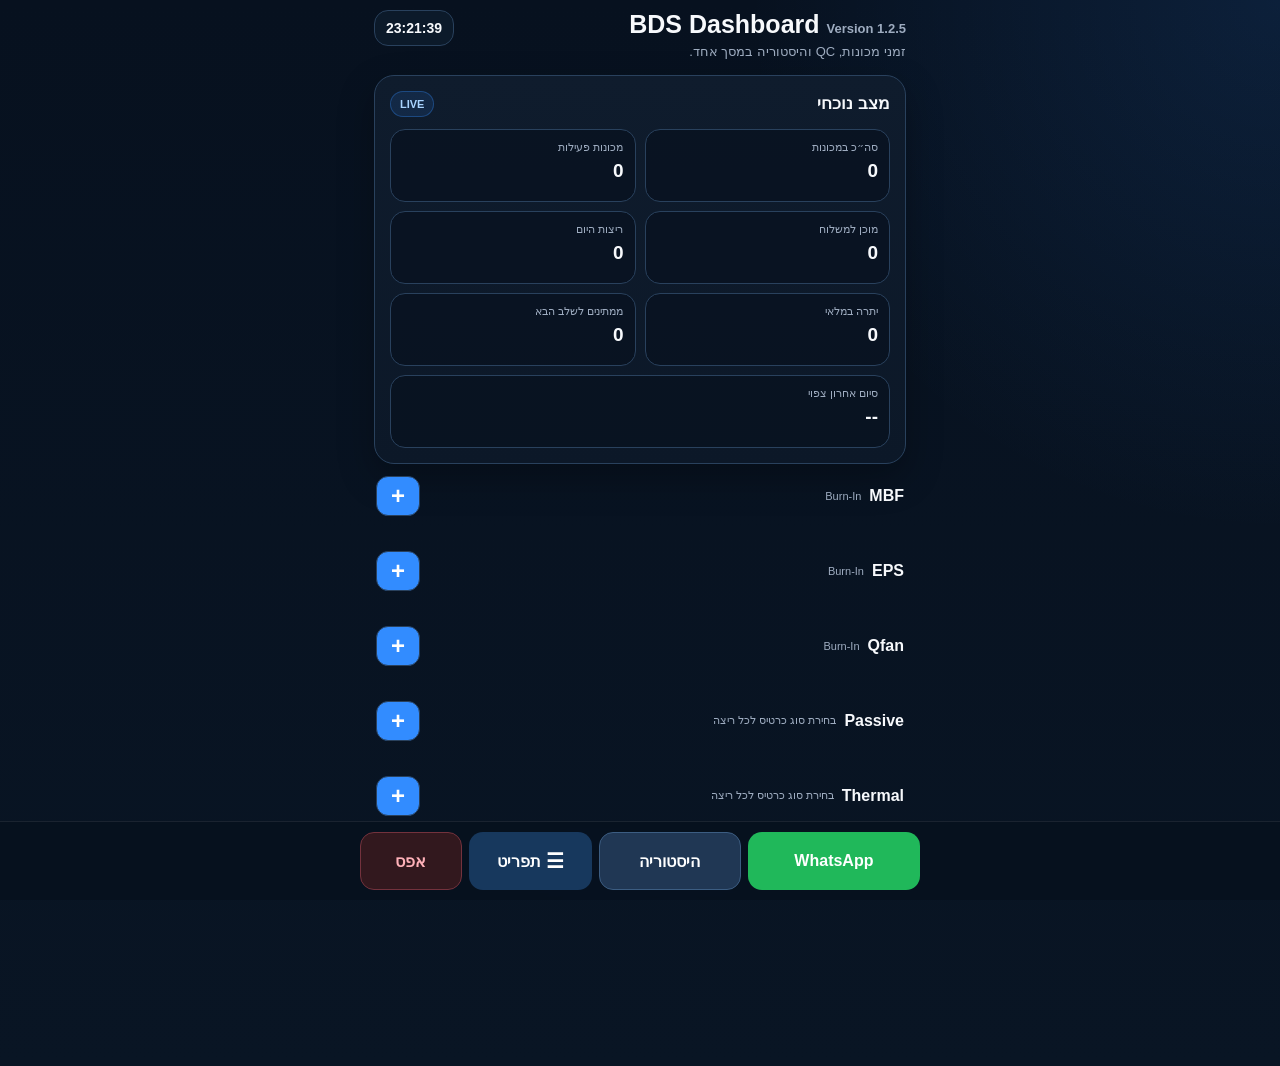
==== BDS217.htm @ fe570000 "Rename BDS217 to BDS217.htm" ====
<!DOCTYPE html>

<html dir="rtl" lang="he">
<head>
<meta charset="utf-8"/>
<meta content="width=device-width, initial-scale=1, viewport-fit=cover, user-scalable=no" name="viewport"/>
<meta content="#07111f" name="theme-color"/>
<meta content="yes" name="apple-mobile-web-app-capable"/>
<meta content="black-translucent" name="apple-mobile-web-app-status-bar-style"/>
<title>BDS Dashboard — Version 1.2.5</title>
<style>
:root{
  --bg:#07111f;
  --panel:#0f1c2d;
  --panel2:#0a1625;
  --line:#29415d;
  --text:#f7f9fc;
  --muted:#9eacc0;
  --blue:#328cff;
  --blue2:#58adff;
  --green:#21c779;
  --yellow:#ffbd45;
  --red:#ff5d6c;
  --purple:#9b7cff;
  --shadow:0 14px 36px rgba(0,0,0,.28);
  --radius:20px;
}
*{box-sizing:border-box;-webkit-tap-highlight-color:transparent}
html{background:var(--bg)}
body{
  margin:0;
  min-height:100vh;
  color:var(--text);
  font-family:-apple-system,BlinkMacSystemFont,"Segoe UI",Arial,sans-serif;
  background:
    radial-gradient(circle at top right,rgba(50,140,255,.12),transparent 32%),
    linear-gradient(180deg,#07111f 0%,#091524 100%);
  padding:calc(env(safe-area-inset-top) + 10px) 0 calc(env(safe-area-inset-bottom) + 108px);
}
button,input{font:inherit}
button{touch-action:manipulation}
.app{width:min(100%,560px);margin:auto;padding:0 14px}
.header{
  display:flex;justify-content:space-between;align-items:flex-start;gap:12px;
  margin-bottom:14px
}
.header h1{margin:0 0 4px;font-size:25px;line-height:1.15}
.header p{margin:0;color:var(--muted);font-size:13px;line-height:1.4}
.clock{
  flex:0 0 auto;background:#0c1a2a;border:1px solid var(--line);
  border-radius:14px;padding:9px 11px;font-size:14px;font-weight:900
}
.panel,.machine{
  background:linear-gradient(180deg,var(--panel),#0c1828);
  border:1px solid var(--line);border-radius:var(--radius);box-shadow:var(--shadow)
}
.summary{padding:15px;margin-bottom:12px}
.summary-head,.section-head,.machine-head{
  display:flex;align-items:center;justify-content:space-between;gap:10px
}
.summary-head{margin-bottom:12px}
.summary-head strong,.section-head strong{font-size:17px}
.live{
  font-size:11px;font-weight:900;color:#a9d4ff;background:rgba(50,140,255,.12);
  border:1px solid rgba(50,140,255,.32);border-radius:999px;padding:6px 9px
}
.metrics{display:grid;grid-template-columns:1fr 1fr;gap:9px}
.metric{
  background:rgba(7,17,31,.72);border:1px solid var(--line);
  border-radius:15px;padding:11px;min-height:73px
}
.metric span{display:block;color:var(--muted);font-size:11px;margin-bottom:6px}
.metric strong{display:block;font-size:19px;line-height:1.2}
.metric.wide{grid-column:1/-1}
.machines{display:grid;gap:11px}
.machine{
  position:relative;overflow:hidden;padding:14px
}
.machine::before{
  content:"";position:absolute;right:0;top:0;bottom:0;width:5px;background:var(--accent)
}
.machine[data-state="running"]{border-color:rgba(33,199,121,.5)}
.machine[data-state="finished"]{opacity:.86}
.machine-head{margin-bottom:12px}
.machine-title{display:flex;align-items:center;gap:10px}
.machine-icon{
  width:40px;height:40px;border-radius:13px;display:grid;place-items:center;
  background:#13263c;border:1px solid #355172;font-weight:900
}
.machine-title strong{display:block;font-size:18px}
.machine-title small{display:block;color:var(--muted);font-size:12px;margin-top:4px}
.state{
  flex:0 0 auto;border-radius:999px;padding:7px 10px;
  background:#081421;border:1px solid var(--line);color:#cbd5e1;
  font-size:11px;font-weight:900
}
.state.running{color:#80e8b4;border-color:rgba(33,199,121,.42);background:rgba(33,199,121,.1)}
.state.finished{color:#d0d7df}
.fields{display:grid;grid-template-columns:.72fr 1.28fr;gap:9px}
.field.full{grid-column:1/-1}
label{display:block;color:var(--muted);font-size:12px;font-weight:800;margin:0 0 7px}
input{
  width:100%;height:52px;border-radius:14px;border:1px solid #314967;
  background:#081421;color:#fff;padding:0 12px;outline:none;font-size:16px;
  appearance:none;-webkit-appearance:none
}
input:focus{border-color:var(--blue2);box-shadow:0 0 0 3px rgba(50,140,255,.14)}
input[type="number"]{text-align:center;font-size:21px;font-weight:900}
.actions{display:grid;grid-template-columns:1.15fr .95fr auto;gap:8px;margin-top:10px}
.btn{
  min-height:52px;border:0;border-radius:14px;font-weight:900;
  display:flex;align-items:center;justify-content:center;gap:7px;
  cursor:pointer;transition:transform .08s ease,filter .08s ease
}
.btn:active{transform:scale(.98);filter:brightness(.95)}
.btn-primary{background:linear-gradient(135deg,var(--blue),var(--blue2));color:#fff}
.btn-success{background:#153825;color:#83e8b6;border:1px solid #2d7653}
.btn-soft{background:#17263a;color:#e2e9f1;border:1px solid #314967}
.btn-danger{background:#32181e;color:#ffb1b9;border:1px solid #73323d}
.btn-whatsapp{background:#20b85a;color:#fff}
.btn-history{background:#203754;color:#fff;border:1px solid #3c5d82}
.btn-small{min-height:42px;padding:0 12px;font-size:13px}
.clear-btn{width:58px}
.result{
  display:grid;gap:8px;margin-top:12px;padding-top:12px;border-top:1px solid var(--line)
}
.result-row{display:flex;justify-content:space-between;gap:12px;align-items:flex-start}
.result-row span{color:var(--muted);font-size:12px}
.result-row strong{font-size:14px;text-align:left;line-height:1.35}
.countdown{font-size:19px!important}
.qc-panel{padding:14px;margin-top:12px}
.section-head{margin-bottom:12px}
.qc-grid{display:grid;grid-template-columns:1.2fr .7fr;gap:9px}
.qc-actions{display:grid;grid-template-columns:1fr auto;gap:8px;margin-top:10px}
.qc-list{display:grid;gap:8px;margin-top:11px}
.qc-row{
  display:grid;grid-template-columns:1fr auto;gap:10px;align-items:center;
  background:#081421;border:1px solid var(--line);border-radius:14px;padding:10px
}
.qc-row strong{font-size:15px}
.qc-meta{font-size:11px;color:var(--muted);margin-top:4px}
.qc-side{display:flex;align-items:center;gap:8px}
.qc-qty{font-size:22px;font-weight:900;color:#7de7b1;min-width:32px;text-align:center}
.qc-delete{
  min-width:52px;height:39px;border-radius:11px;border:1px solid #71303c;
  background:#30171d;color:#ffb0b8;font-size:12px;font-weight:900
}
.empty{
  text-align:center;color:var(--muted);font-size:13px;padding:14px;
  border:1px dashed #334b68;border-radius:14px
}
.bottom{
  position:fixed;z-index:50;right:0;left:0;bottom:0;
  padding:10px max(12px,env(safe-area-inset-right))
    calc(10px + env(safe-area-inset-bottom))
    max(12px,env(safe-area-inset-left));
  background:rgba(7,17,31,.95);backdrop-filter:blur(18px);
  -webkit-backdrop-filter:blur(18px);border-top:1px solid rgba(255,255,255,.08)
}
.bottom-inner{
  width:min(100%,560px);margin:auto;display:grid;
  grid-template-columns:1.15fr .95fr .82fr .68fr;gap:7px
}
.bottom .btn{min-height:58px}
.overlay{
  display:none;position:fixed;z-index:90;inset:0;background:rgba(0,0,0,.68);
  padding:calc(env(safe-area-inset-top) + 12px) 12px calc(env(safe-area-inset-bottom) + 12px)
}
.overlay.open{display:flex;align-items:flex-end;justify-content:center}
.sheet{
  width:min(100%,620px);max-height:92vh;overflow:auto;
  background:#0e1a2a;border:1px solid #34506f;border-radius:24px;
  box-shadow:0 24px 60px rgba(0,0,0,.45);padding:16px
}
.sheet-head{
  position:sticky;top:-16px;z-index:4;background:#0e1a2a;
  display:flex;justify-content:space-between;align-items:center;gap:10px;
  padding:4px 0 12px;border-bottom:1px solid var(--line);margin-bottom:13px
}
.sheet-head h2{margin:0;font-size:21px}
.close{
  width:42px;height:42px;border-radius:13px;border:1px solid #34506f;
  background:#17263a;color:#fff;font-size:22px
}
.filters,.history-metrics{display:grid;grid-template-columns:1fr 1fr;gap:9px}
.filter-actions,.confirm-actions,.history-actions{display:grid;grid-template-columns:1fr 1fr;gap:9px;margin-top:10px}
.history-section{margin-top:14px}
.history-section h3{margin:0 0 9px;font-size:15px}
.history-card{
  border:1px solid var(--line);background:#081421;border-radius:15px;
  padding:11px;margin-bottom:8px
}
.history-head{display:flex;justify-content:space-between;gap:10px;margin-bottom:7px}
.history-head strong{font-size:15px}
.history-head span{font-size:11px;color:var(--muted)}
.history-line{
  display:flex;justify-content:space-between;gap:10px;padding:5px 0;
  border-top:1px solid rgba(255,255,255,.06);font-size:13px
}
.history-line:first-of-type{border-top:0}
.history-line span{color:var(--muted)}
.toast{
  position:fixed;z-index:110;left:50%;bottom:calc(96px + env(safe-area-inset-bottom));
  transform:translate(-50%,20px);opacity:0;pointer-events:none;
  background:#101d2d;color:#fff;border:1px solid #36506f;border-radius:14px;
  padding:11px 14px;box-shadow:var(--shadow);font-size:13px;font-weight:900;
  transition:.2s ease;white-space:nowrap
}
.toast.show{opacity:1;transform:translate(-50%,0)}
.confirm-text{color:var(--muted);font-size:13px;line-height:1.5;margin:0 0 14px}
@media(max-width:390px){
  .actions{grid-template-columns:1.1fr .95fr auto}
  .btn{font-size:14px}
  h1{font-size:23px}
}
@media(max-width:350px){
  .header{flex-direction:column}
  .metrics,.filters,.history-metrics,.qc-grid{grid-template-columns:1fr}
  .metric.wide,.field.full{grid-column:auto}
  .fields,.actions{grid-template-columns:1fr}
  .clear-btn{width:100%}
  .bottom-inner{grid-template-columns:1fr 1fr}
  .bottom-inner .btn-danger{grid-column:1/-1}
}

.sim-panel{padding:14px;margin-top:12px}
.sim-intro{margin:0 0 12px;color:var(--muted);font-size:13px;line-height:1.45}
.sim-start{margin-bottom:12px}
.sim-machine{border:1px solid var(--line);background:#081421;border-radius:16px;padding:12px;margin-bottom:9px}
.sim-machine-head{display:flex;justify-content:space-between;align-items:center;gap:10px;margin-bottom:10px}
.sim-machine-head strong{font-size:15px}.sim-machine-head span{font-size:11px;color:var(--muted)}
.sim-fields{display:grid;grid-template-columns:1fr 1fr;gap:9px}
.sim-actions{display:grid;grid-template-columns:1fr auto;gap:8px;margin-top:10px}
.sim-results{display:none;margin-top:13px}.sim-results.show{display:block}
.sim-summary{display:grid;grid-template-columns:1fr 1fr;gap:9px;margin-bottom:11px}
.sim-list{display:grid;gap:8px}
.sim-item{border:1px solid var(--line);background:#081421;border-radius:14px;padding:11px}
.sim-item-head{display:flex;justify-content:space-between;gap:10px;align-items:center}
.sim-item-head strong{font-size:14px}.sim-item-head span{font-size:12px;color:var(--muted)}
.sim-batches{margin-top:8px;display:grid;gap:6px}
.sim-batch{display:flex;justify-content:space-between;gap:10px;padding-top:6px;border-top:1px solid rgba(255,255,255,.06);font-size:12px}
.sim-batch span{color:var(--muted)}
@media(max-width:350px){.sim-fields,.sim-summary{grid-template-columns:1fr}}


.machine-family{margin-bottom:16px}.family-head{display:flex;align-items:center;justify-content:space-between;gap:10px;margin:0 2px 8px}.family-title{display:flex;align-items:center;gap:8px}.family-title strong{font-size:16px}.family-title span{font-size:11px;color:var(--muted)}.family-add{width:44px;height:40px;border-radius:12px;border:1px solid var(--line);background:var(--blue);color:#fff;font-size:24px;font-weight:800;cursor:pointer}.family-machines{display:grid;gap:11px}.machine-tools{display:flex;align-items:center;gap:6px;flex-wrap:wrap;justify-content:flex-end}.machine-tool{height:34px;min-width:36px;padding:0 9px;border-radius:10px;border:1px solid var(--line);background:#111f2d;color:var(--text);font-weight:800;cursor:pointer}.machine-clone{font-size:20px}.machine-remove{color:#ff8b95}@media(max-width:420px){.machine-head{align-items:flex-start}.machine-tools{max-width:150px}.machine-tool{height:32px}}

.machine.is-inactive-hidden{display:none}

.app-page{display:none}
.app-page.is-active{display:block}
.page-nav{display:grid;grid-template-columns:1fr 1fr;gap:8px;margin:10px 0 14px}
.page-nav .btn.is-active{background:var(--accent);color:#fff;border-color:transparent}
.sim-page-head{display:flex;justify-content:space-between;align-items:center;gap:10px;margin-bottom:12px}
.sim-page-head h2{margin:0;font-size:20px}

/* MES flexible upgrade */
.page-nav{grid-template-columns:repeat(3,1fr)!important;position:sticky;top:0;z-index:20;background:rgba(6,15,24,.94);backdrop-filter:blur(12px);padding:8px 0}
.inventory-page{display:none}.inventory-page.is-active{display:block}
.inv-grid{display:grid;grid-template-columns:repeat(2,1fr);gap:9px}.inv-grid .wide{grid-column:1/-1}
.inv-form{display:grid;grid-template-columns:repeat(2,1fr);gap:9px}.inv-form .full{grid-column:1/-1}
textarea{width:100%;min-height:88px;resize:vertical;border:1px solid var(--line);border-radius:12px;background:#081421;color:var(--text);padding:11px;font:inherit}
.inv-list{display:grid;gap:9px;margin-top:12px}.inv-row{border:1px solid var(--line);background:#081421;border-radius:15px;padding:12px}.inv-row-head,.inv-row-actions{display:flex;align-items:center;justify-content:space-between;gap:8px}.inv-meta{font-size:12px;color:var(--muted);margin-top:6px;line-height:1.5}.inv-note{margin-top:7px;font-size:13px;white-space:pre-wrap}.inv-badge{display:inline-flex;padding:4px 8px;border-radius:999px;background:rgba(50,140,255,.15);font-size:11px;font-weight:800}.mini-actions{display:flex;gap:6px}.mini-btn{border:1px solid var(--line);background:#122131;color:var(--text);border-radius:9px;padding:7px 9px;font-weight:800}.mini-btn.danger{color:#ff8992}
.edit-grid{display:grid;grid-template-columns:repeat(2,1fr);gap:10px}.edit-grid .full{grid-column:1/-1}.modal-actions{display:grid;grid-template-columns:1fr 1fr;gap:9px;margin-top:14px}.machine-extra{display:grid;grid-template-columns:1fr 1fr;gap:9px;margin-top:9px}.machine-extra .full{grid-column:1/-1}.machine-notes{min-height:62px}
.qc-row .qc-actions-inline{display:flex;gap:6px;margin-top:7px}.qc-edit{border:1px solid var(--line);background:#122131;color:var(--text);border-radius:9px;padding:6px 9px;font-weight:800}.qc-delete{border-radius:9px!important;padding:6px 9px!important}
.status-low{color:#ffbd45}.status-ok{color:#21c779}.summary-label{font-size:11px;color:var(--muted);display:block;margin-bottom:3px}
@media(max-width:420px){.inv-form,.edit-grid,.machine-extra{grid-template-columns:1fr}.inv-form .full,.edit-grid .full,.machine-extra .full{grid-column:auto}.page-nav .btn{padding:10px 6px;font-size:13px}}


.legacy-page-nav{display:none!important}
.btn-menu{display:flex;align-items:center;justify-content:center;gap:5px;background:#17385d;color:#fff;border-color:#315d8e;font-weight:900}.btn-menu span:first-child{font-size:20px;line-height:1}.btn-menu:active{transform:scale(.97)}
.mode-menu-overlay{z-index:70}
.mode-sheet{padding-bottom:calc(18px + env(safe-area-inset-bottom))}
.mode-grid{display:grid;grid-template-columns:1fr 1fr;gap:10px}
.mode-option{min-height:104px;border:1px solid var(--line);border-radius:16px;background:#0a1726;color:var(--text);padding:13px;display:flex;flex-direction:column;align-items:flex-start;justify-content:center;gap:4px;text-align:right;cursor:pointer}
.mode-option span{font-size:25px}.mode-option strong{font-size:16px}.mode-option small{font-size:12px;color:var(--muted)}
.mode-option.is-current{border-color:var(--blue);background:rgba(50,140,255,.14)}
.mode-close{width:100%;margin-top:12px}
#qcPage .qc-panel{margin-top:0}
#editQcRubric{min-height:42px;padding:8px 12px}
@media(max-width:360px){.mode-grid{grid-template-columns:1fr}.mode-option{min-height:82px}}

@media(max-width:420px){
  .bottom-inner{grid-template-columns:1.08fr .92fr .78fr .62fr;gap:6px}
  .bottom .btn{min-height:55px;padding:8px 5px;font-size:12px}
  .btn-menu{flex-direction:column;gap:1px}
  .btn-menu span:first-child{font-size:18px}
}

.app-footer{margin:18px 0 86px;text-align:center;color:var(--muted);font-size:12px;font-weight:800;letter-spacing:.15px}.app-footer span{padding:0 5px}
</style>
</head>
<body>
<main class="app">
<div class="page-nav legacy-page-nav"><button class="btn btn-primary is-active" id="showLivePage" type="button">תפעול</button><button class="btn btn-soft" id="showSimulationPage" type="button">סימולציה</button><button class="btn btn-soft" id="showInventoryPage" type="button">קליטות ומלאי</button></div>
<div class="app-page is-active" id="livePage">
<header class="header">
<div>
<h1><span id="appNameView">BDS Dashboard</span> <span id="appVersionView" style="font-size:13px;color:var(--muted);font-weight:800;white-space:nowrap">Version 1.2.5</span></h1>
<p>זמני מכונות, QC והיסטוריה במסך אחד.</p>
</div>
<div class="clock" id="systemClock">--:--:--</div>
</header>
<section class="panel summary">
<div class="summary-head">
<strong>מצב נוכחי</strong>
<span class="live">LIVE</span>
</div>
<div class="metrics">
<div class="metric"><span>סה״כ במכונות</span><strong id="totalQty">0</strong></div>
<div class="metric"><span>מכונות פעילות</span><strong id="activeMachines">0</strong></div>
<div class="metric"><span>מוכן למשלוח</span><strong id="totalQc">0</strong></div>
<div class="metric"><span>ריצות היום</span><strong id="todayRuns">0</strong></div>
<div class="metric"><span>יתרה במלאי</span><strong id="liveInventoryTotal">0</strong></div><div class="metric"><span>ממתינים לשלב הבא</span><strong id="liveWaitingTotal">0</strong></div><div class="metric wide"><span>סיום אחרון צפוי</span><strong id="latestEnd">--</strong></div>
</div>
</section>
<section class="machines" id="machines"><div class="machine-family" data-family="MBF"><div class="family-head"><div class="family-title"><strong>MBF</strong><span>Burn-In</span></div><button class="family-add" data-add-family="MBF" type="button">+</button></div><div class="family-machines"><article class="machine" data-family="MBF" data-hours="12" data-name="MBF Burn-In" style="--accent:#328cff"><div class="machine-head"><div class="machine-title"><div class="machine-icon">M</div><div><strong class="machine-name-label">MBF Burn-In</strong><small>12 שעות</small></div></div><div class="machine-tools"><button class="machine-tool machine-edit" type="button">עריכה</button><button class="machine-tool machine-clone" type="button">+</button><button class="machine-tool machine-remove" type="button">×</button><span class="state">ממתין</span></div></div><div class="fields"><div class="field"><label>כמות</label><input class="qty" inputmode="numeric" min="0" type="number" value="0"/></div><div class="field"><label>מועד הכנסת מנה</label><input class="start" type="datetime-local"/></div><div class="field full"><label>סוג כרטיס</label><input class="cardType" list="cardTypes" placeholder="MBF" type="text"/></div><div class="machine-extra"><div class="field"><label>מספר מנה</label><input class="batchNo" placeholder="לדוגמה 32" type="text"/></div><div class="field"><label>שלב הבא</label><input class="nextStage" placeholder="Passive / Thermal / QC" type="text"/></div><div class="field full"><label>הערות למכונה</label><textarea class="machine-notes" placeholder="הערות, תקלה, הנחיות למשמרת הבאה"></textarea></div></div></div><div class="actions"><button class="btn btn-primary now" type="button">הכנס עכשיו</button><button class="btn btn-success finish" type="button">סיים ושמור</button><button class="btn btn-soft clear clear-btn" type="button">נקה</button></div><div class="result"><div class="result-row"><span>סיום צפוי</span><strong class="endText">--</strong></div><div class="result-row"><span>זמן שעבר</span><strong class="elapsedText">--</strong></div><div class="result-row"><span>זמן שנותר</span><strong class="leftText countdown">--</strong></div></div></article></div></div><div class="machine-family" data-family="EPS"><div class="family-head"><div class="family-title"><strong>EPS</strong><span>Burn-In</span></div><button class="family-add" data-add-family="EPS" type="button">+</button></div><div class="family-machines"><article class="machine" data-family="EPS" data-hours="8" data-name="EPS Burn-In" style="--accent:#21c779"><div class="machine-head"><div class="machine-title"><div class="machine-icon">E</div><div><strong class="machine-name-label">EPS Burn-In</strong><small>8 שעות</small></div></div><div class="machine-tools"><button class="machine-tool machine-edit" type="button">עריכה</button><button class="machine-tool machine-clone" type="button">+</button><button class="machine-tool machine-remove" type="button">×</button><span class="state">ממתין</span></div></div><div class="fields"><div class="field"><label>כמות</label><input class="qty" inputmode="numeric" min="0" type="number" value="0"/></div><div class="field"><label>מועד הכנסת מנה</label><input class="start" type="datetime-local"/></div><div class="field full"><label>סוג כרטיס</label><input class="cardType" list="cardTypes" placeholder="EPS" type="text"/></div><div class="machine-extra"><div class="field"><label>מספר מנה</label><input class="batchNo" placeholder="לדוגמה 32" type="text"/></div><div class="field"><label>שלב הבא</label><input class="nextStage" placeholder="Passive / Thermal / QC" type="text"/></div><div class="field full"><label>הערות למכונה</label><textarea class="machine-notes" placeholder="הערות, תקלה, הנחיות למשמרת הבאה"></textarea></div></div></div><div class="actions"><button class="btn btn-primary now" type="button">הכנס עכשיו</button><button class="btn btn-success finish" type="button">סיים ושמור</button><button class="btn btn-soft clear clear-btn" type="button">נקה</button></div><div class="result"><div class="result-row"><span>סיום צפוי</span><strong class="endText">--</strong></div><div class="result-row"><span>זמן שעבר</span><strong class="elapsedText">--</strong></div><div class="result-row"><span>זמן שנותר</span><strong class="leftText countdown">--</strong></div></div></article></div></div><div class="machine-family" data-family="QFAN"><div class="family-head"><div class="family-title"><strong>Qfan</strong><span>Burn-In</span></div><button class="family-add" data-add-family="QFAN" type="button">+</button></div><div class="family-machines"><article class="machine" data-family="QFAN" data-hours="8" data-name="Qfan Burn-In" style="--accent:#b578ff"><div class="machine-head"><div class="machine-title"><div class="machine-icon">Q</div><div><strong class="machine-name-label">Qfan Burn-In</strong><small>8 שעות</small></div></div><div class="machine-tools"><button class="machine-tool machine-edit" type="button">עריכה</button><button class="machine-tool machine-clone" type="button">+</button><button class="machine-tool machine-remove" type="button">×</button><span class="state">ממתין</span></div></div><div class="fields"><div class="field"><label>כמות</label><input class="qty" inputmode="numeric" min="0" type="number" value="0"/></div><div class="field"><label>מועד הכנסת מנה</label><input class="start" type="datetime-local"/></div><div class="field full"><label>סוג כרטיס</label><input class="cardType" list="cardTypes" placeholder="Qfan" type="text"/></div><div class="machine-extra"><div class="field"><label>מספר מנה</label><input class="batchNo" placeholder="לדוגמה 32" type="text"/></div><div class="field"><label>שלב הבא</label><input class="nextStage" placeholder="Passive / Thermal / QC" type="text"/></div><div class="field full"><label>הערות למכונה</label><textarea class="machine-notes" placeholder="הערות, תקלה, הנחיות למשמרת הבאה"></textarea></div></div></div><div class="actions"><button class="btn btn-primary now" type="button">הכנס עכשיו</button><button class="btn btn-success finish" type="button">סיים ושמור</button><button class="btn btn-soft clear clear-btn" type="button">נקה</button></div><div class="result"><div class="result-row"><span>סיום צפוי</span><strong class="endText">--</strong></div><div class="result-row"><span>זמן שעבר</span><strong class="elapsedText">--</strong></div><div class="result-row"><span>זמן שנותר</span><strong class="leftText countdown">--</strong></div></div></article></div></div><div class="machine-family" data-family="PASSIVE"><div class="family-head"><div class="family-title"><strong>Passive</strong><span>בחירת סוג כרטיס לכל ריצה</span></div><button class="family-add" data-add-family="PASSIVE" type="button">+</button></div><div class="family-machines"><article class="machine" data-color="#ffbd45" data-family="PASSIVE" data-hours="8" data-name="Passive" data-order="1" style="--accent:#ffbd45"><div class="machine-head"><div class="machine-title"><div class="machine-icon">P</div><div><strong class="machine-name-label">Passive</strong><small>8 שעות</small></div></div><div class="machine-tools"><button class="machine-tool machine-edit" type="button">עריכה</button><button class="machine-tool machine-clone" type="button">+</button><button class="machine-tool machine-remove" type="button">×</button><span class="state">ממתין</span></div></div><div class="fields"><div class="field"><label>כמות</label><input class="qty" inputmode="numeric" min="0" type="number" value="0"/></div><div class="field"><label>מועד הכנסת מנה</label><input class="start" type="datetime-local"/></div><div class="field full"><label>סוג כרטיס</label><input class="cardType" list="cardTypes" placeholder="MBF / EPS / Qfan / אחר" type="text"/></div><div class="machine-extra"><div class="field"><label>מספר מנה</label><input class="batchNo" placeholder="לדוגמה 32" type="text"/></div><div class="field"><label>שלב הבא</label><input class="nextStage" placeholder="Thermal / QC / שלב אחר" type="text"/></div><div class="field full"><label>הערות למכונה</label><textarea class="machine-notes" placeholder="הערות, תקלה, הנחיות למשמרת הבאה"></textarea></div></div></div><div class="actions"><button class="btn btn-primary now" type="button">הכנס עכשיו</button><button class="btn btn-success finish" type="button">סיים ושמור</button><button class="btn btn-soft clear clear-btn" type="button">נקה</button></div><div class="result"><div class="result-row"><span>סיום צפוי</span><strong class="endText">--</strong></div><div class="result-row"><span>זמן שעבר</span><strong class="elapsedText">--</strong></div><div class="result-row"><span>זמן שנותר</span><strong class="leftText countdown">--</strong></div></div></article></div></div><div class="machine-family" data-family="THERMAL"><div class="family-head"><div class="family-title"><strong>Thermal</strong><span>בחירת סוג כרטיס לכל ריצה</span></div><button class="family-add" data-add-family="THERMAL" type="button">+</button></div><div class="family-machines"><article class="machine" data-color="#ff5d6c" data-family="THERMAL" data-hours="14" data-name="Thermal" data-order="1" style="--accent:#ff5d6c"><div class="machine-head"><div class="machine-title"><div class="machine-icon">T</div><div><strong class="machine-name-label">Thermal</strong><small>14 שעות</small></div></div><div class="machine-tools"><button class="machine-tool machine-edit" type="button">עריכה</button><button class="machine-tool machine-clone" type="button">+</button><button class="machine-tool machine-remove" type="button">×</button><span class="state">ממתין</span></div></div><div class="fields"><div class="field"><label>כמות</label><input class="qty" inputmode="numeric" min="0" type="number" value="0"/></div><div class="field"><label>מועד הכנסת מנה</label><input class="start" type="datetime-local"/></div><div class="field full"><label>סוג כרטיס</label><input class="cardType" list="cardTypes" placeholder="MBF / EPS / Qfan / אחר" type="text"/></div><div class="machine-extra"><div class="field"><label>מספר מנה</label><input class="batchNo" placeholder="לדוגמה 32" type="text"/></div><div class="field"><label>שלב הבא</label><input class="nextStage" placeholder="QC / שלב אחר" type="text"/></div><div class="field full"><label>הערות למכונה</label><textarea class="machine-notes" placeholder="הערות, תקלה, הנחיות למשמרת הבאה"></textarea></div></div></div><div class="actions"><button class="btn btn-primary now" type="button">הכנס עכשיו</button><button class="btn btn-success finish" type="button">סיים ושמור</button><button class="btn btn-soft clear clear-btn" type="button">נקה</button></div><div class="result"><div class="result-row"><span>סיום צפוי</span><strong class="endText">--</strong></div><div class="result-row"><span>זמן שעבר</span><strong class="elapsedText">--</strong></div><div class="result-row"><span>זמן שנותר</span><strong class="leftText countdown">--</strong></div></div></article></div></div></section>
</div>
<div class="app-page" id="simulationPage">
<div class="sim-page-head"><h2>סימולציית תכנון</h2><span class="live">לא בזמן אמת</span></div>
<section class="panel sim-panel">
<p class="sim-intro">הזן מספר מנות וכמות בכל מנה. המערכת תציג מתי כל מנה מוכנה ומתי כלל העבודה מסתיימת.</p>
<div class="field sim-start"><label>תחילת הסימולציה</label><input id="simStart" type="datetime-local"/></div>
<div id="simMachines">
<div class="sim-machine" data-sim-hours="12" data-sim-name="FB Burn-In"><div class="sim-machine-head"><strong>FB Burn-In</strong><span>12 שעות למנה</span></div><div class="sim-fields"><div class="field"><label>מספר מנות</label><input class="sim-count" inputmode="numeric" min="0" type="number" value="0"/></div><div class="field"><label>כמות בכל מנה</label><input class="sim-qty" inputmode="numeric" min="0" type="number" value="0"/></div></div></div>
<div class="sim-machine" data-sim-hours="8" data-sim-name="Passive"><div class="sim-machine-head"><strong>Passive</strong><span>8 שעות למנה</span></div><div class="sim-fields"><div class="field"><label>מספר מנות</label><input class="sim-count" inputmode="numeric" min="0" type="number" value="0"/></div><div class="field"><label>כמות בכל מנה</label><input class="sim-qty" inputmode="numeric" min="0" type="number" value="0"/></div></div></div>
<div class="sim-machine" data-sim-hours="8" data-sim-name="EPS Burn-In"><div class="sim-machine-head"><strong>EPS Burn-In</strong><span>8 שעות למנה</span></div><div class="sim-fields"><div class="field"><label>מספר מנות</label><input class="sim-count" inputmode="numeric" min="0" type="number" value="0"/></div><div class="field"><label>כמות בכל מנה</label><input class="sim-qty" inputmode="numeric" min="0" type="number" value="0"/></div></div></div>
<div class="sim-machine" data-sim-hours="14" data-sim-name="Thermal"><div class="sim-machine-head"><strong>Thermal</strong><span>14 שעות למנה</span></div><div class="sim-fields"><div class="field"><label>מספר מנות</label><input class="sim-count" inputmode="numeric" min="0" type="number" value="0"/></div><div class="field"><label>כמות בכל מנה</label><input class="sim-qty" inputmode="numeric" min="0" type="number" value="0"/></div></div></div>
</div>
<div class="sim-actions"><button class="btn btn-primary" id="runSimulation" type="button">חשב תכנון</button><button class="btn btn-soft clear-btn" id="clearSimulation" type="button">נקה</button></div>
<div aria-live="polite" class="sim-results" id="simResults"><div class="sim-summary"><div class="metric"><span>סה״כ מנות</span><strong id="simTotalBatches">0</strong></div><div class="metric"><span>סה״כ כרטיסים</span><strong id="simTotalQty">0</strong></div><div class="metric wide"><span>כל העבודה תסתיים</span><strong id="simFinalEnd">--</strong></div></div><div class="sim-list" id="simList"></div></div>
</section>
</div>
<div class="app-page inventory-page" id="inventoryPage">
<div class="sim-page-head"><h2>קליטות ומלאי כרטיסים</h2><span class="live">מעקב מלא</span></div>
<section class="panel">
<div class="section-head"><strong>תמונת מצב מלאי</strong><span class="live">LIVE</span></div>
<div class="inv-grid">
<div class="metric"><span>סה״כ נקלטו</span><strong id="invReceived">0</strong></div>
<div class="metric"><span>יתרה במלאי</span><strong id="invStock">0</strong></div>
<div class="metric"><span>בתהליך</span><strong id="invProcess">0</strong></div>
<div class="metric"><span>ממתינים לשלב הבא</span><strong id="invWaiting">0</strong></div>
<div class="metric"><span>ב־QC</span><strong id="invQc">0</strong></div>
<div class="metric"><span>מוכנים למשלוח</span><strong id="invReady">0</strong></div>
</div>
</section>
<section class="panel" style="margin-top:12px">
<div class="section-head"><strong>קליטה חדשה</strong><span class="live">שמירה מקומית</span></div>
<div class="inv-form">
<div class="field"><label>סוג כרטיס</label><input id="invCardType" list="cardTypes" placeholder="MBF / EPS / Qfan" type="text"/></div>
<div class="field"><label>מספר מנה</label><input id="invBatch" placeholder="מספר מנה" type="text"/></div>
<div class="field"><label>כמות</label><input id="invQty" inputmode="numeric" min="0" type="number" value="0"/></div>
<div class="field"><label>מצב נוכחי</label><select id="invStatus"><option value="stock">במלאי – ממתין להתחלה</option><option value="waiting">ממתין לשלב הבא</option><option value="process">בתהליך</option><option value="qc">ב־QC</option><option value="ready">מוכן למשלוח</option></select></div>
<div class="field"><label>מקור / מחלקה</label><input id="invSource" placeholder="מקור הקליטה" type="text"/></div>
<div class="field"><label>השלב הבא</label><input id="invNext" placeholder="לאיזו מכונה או תהליך" type="text"/></div>
<div class="field full"><label>הערות שלי</label><textarea id="invNotes" placeholder="הערות חופשיות, תקלות, עדיפויות והנחיות"></textarea></div>
</div>
<div class="qc-actions"><button class="btn btn-primary" id="saveInventory" type="button">שמור קליטה</button><button class="btn btn-soft" id="clearInventoryForm" type="button">נקה שדות</button></div>
</section>
<section class="panel" style="margin-top:12px">
<div class="section-head"><strong>כרטיסים לפי מצב</strong><span class="live" id="invCount">0 רשומות</span></div>
<div class="fields"><div class="field full"><label>חיפוש</label><input id="invSearch" placeholder="חיפוש לפי סוג, מנה, הערה או שלב" type="search"/></div></div>
<div class="inv-list" id="inventoryList"></div>
</section>
</div>
<div class="app-page" id="qcPage"><div class="sim-page-head"><h2 id="qcPageTitle">QC</h2><button class="btn btn-soft" id="editQcRubric" type="button">עריכת כותרת</button></div><section class="panel qc-panel">
<div class="section-head">
<strong id="qcRubricTitleView">QC מוכן למשלוח</strong>
<span class="live" id="qcRubricSubtitleView">עדכון מהיר</span>
</div>
<div class="qc-grid">
<div class="field">
<label>סוג כרטיס</label>
<input id="qcCardType" list="cardTypes" placeholder="MBF" type="text"/>
</div>
<div class="field">
<label>כמות</label>
<input id="qcQty" inputmode="numeric" min="0" type="number" value="0"/>
</div>
<div class="field"><label>מספר מנה</label><input id="qcBatchNo" placeholder="מספר מנה" type="text"/></div>
<div class="field"><label>סטטוס</label><select id="qcStatus"><option>ב־QC</option><option>מוכן למשלוח</option><option>נדרש תיקון</option><option>מושהה</option></select></div>
<div class="field full"><label>הערות QC</label><textarea id="qcNotes" placeholder="הערות, פסולים, תיקונים או הנחיות"></textarea></div>
</div>
<div class="qc-actions">
<button class="btn btn-primary" id="saveQc" type="button">עדכן נכון לעכשיו</button>
<button class="btn btn-soft clear-btn" id="clearQc" type="button">נקה</button>
</div>
<div class="qc-list" id="qcList"></div>
</section></div>
<footer class="app-footer" id="appFooter" aria-label="פרטי גרסה">BDS Dashboard <span>•</span> Version 1.2.5</footer>
</main>
<datalist id="cardTypes">
<option value="MBF"></option>
<option value="EPS"></option>
<option value="FB"></option>
<option value="Qfan"></option><option value="ASIC"></option><option value="RF"></option></datalist>
<div aria-hidden="true" class="overlay mode-menu-overlay" id="modeMenuOverlay">
<div class="sheet mode-sheet">
<div class="sheet-head"><h2>בחר מסך</h2><button class="close" id="closeModeMenu" type="button">×</button></div>
<div class="mode-grid">
<button class="mode-option is-current" data-page="live" type="button"><span>🏭</span><strong>תפעול</strong><small>המסך הראשי</small></button>
<button class="mode-option" data-page="inventory" type="button"><span>📦</span><strong>קליטות ומלאי</strong><small>מלאי ותנועות</small></button>
<button class="mode-option" data-page="simulation" type="button"><span>📊</span><strong>סימולציה</strong><small>תכנון עתידי</small></button>
<button class="mode-option" data-page="qc" type="button"><span>✅</span><strong>QC</strong><small>בדיקה ומשלוח</small></button>
</div>
<button class="btn btn-soft mode-close" id="closeModeMenuBottom" type="button">סגור</button>
</div>
</div><div aria-hidden="true" class="overlay" id="qcRubricOverlay">
<div class="sheet">
<div class="sheet-head"><h2>עריכת אזור QC</h2><button class="close" id="closeQcRubric" type="button">×</button></div>
<div class="edit-grid">
<div class="field full"><label>כותרת המסך</label><input id="qcRubricPageTitle" type="text"/></div>
<div class="field full"><label>כותרת הרובריקה</label><input id="qcRubricTitle" type="text"/></div>
<div class="field full"><label>כותרת משנה</label><input id="qcRubricSubtitle" type="text"/></div>
</div>
<div class="modal-actions"><button class="btn btn-soft" id="cancelQcRubric" type="button">ביטול</button><button class="btn btn-primary" id="saveQcRubric" type="button">שמור</button></div>
</div>
</div><div class="bottom">
<div class="bottom-inner">
<button class="btn btn-whatsapp" id="shareBtn" type="button">WhatsApp</button>
<button class="btn btn-history" id="historyBtn" type="button">היסטוריה</button>
<button aria-label="פתח תפריט מסכים" class="btn btn-menu" id="modeFab" type="button"><span aria-hidden="true">☰</span><span>תפריט</span></button>
<button class="btn btn-danger" id="resetBtn" type="button">אפס</button>
</div>
</div>
<div aria-hidden="true" class="overlay" id="historyOverlay">
<div class="sheet">
<div class="sheet-head">
<h2>היסטוריה</h2>
<button class="close" id="closeHistory" type="button">×</button>
</div>
<div class="filters">
<div class="field"><label>מתאריך</label><input id="fromDate" type="date"/></div>
<div class="field"><label>עד תאריך</label><input id="toDate" type="date"/></div>
</div>
<div class="filter-actions">
<button class="btn btn-soft btn-small" id="todayFilter" type="button">היום</button>
<button class="btn btn-primary btn-small" id="applyFilter" type="button">הצג</button>
</div>
<div class="history-metrics" style="margin-top:10px">
<div class="metric"><span>ריצות</span><strong id="histRuns">0</strong></div>
<div class="metric"><span>כמות כוללת</span><strong id="histQty">0</strong></div>
</div>
<div class="history-section">
<h3>סיכום לפי ימים</h3>
<div id="dailySummary"></div>
</div>
<div class="history-section">
<h3>פירוט ריצות</h3>
<div id="runsList"></div>
</div>
<div class="history-actions">
<button class="btn btn-whatsapp btn-small" id="shareHistory" type="button">שתף סיכום</button>
<button class="btn btn-danger btn-small" id="deleteHistory" type="button">מחק היסטוריה</button>
</div>
</div>
</div>
<div aria-hidden="true" class="overlay" id="confirmOverlay">
<div class="sheet">
<div class="sheet-head">
<h2 id="confirmTitle">אישור</h2>
<button class="close" id="closeConfirm" type="button">×</button>
</div>
<p class="confirm-text" id="confirmText"></p>
<div class="confirm-actions">
<button class="btn btn-soft" id="cancelConfirm" type="button">ביטול</button>
<button class="btn btn-danger" id="confirmAction" type="button">אישור</button>
</div>
</div>
</div>
<div aria-hidden="true" class="overlay" id="machineEditOverlay"><div class="sheet"><div class="sheet-head"><h2>עריכת מכונה מלאה</h2><button class="close" id="closeMachineEdit" type="button">×</button></div><div class="edit-grid">
<div class="field full"><label>שם המכונה</label><input id="editMachineName" type="text"/></div><div class="field"><label>קבוצה / אזור</label><input id="editMachineFamily" type="text"/></div><div class="field"><label>משך עבודה בשעות</label><input id="editMachineHours" min="0" step="0.25" type="number"/></div><div class="field"><label>כמות</label><input id="editMachineQty" min="0" type="number"/></div><div class="field"><label>סוג כרטיס</label><input id="editMachineCard" list="cardTypes" type="text"/></div><div class="field"><label>מספר מנה</label><input id="editMachineBatch" type="text"/></div><div class="field"><label>שלב הבא</label><input id="editMachineNext" type="text"/></div><div class="field full"><label>זמן התחלה</label><input id="editMachineStart" type="datetime-local"/></div><div class="field full"><label>הערות</label><textarea id="editMachineNotes"></textarea></div><div class="field"><label>צבע המכונה</label><input id="editMachineColor" type="color" value="#328cff"/></div><div class="field"><label>סדר תצוגה</label><input id="editMachineOrder" min="1" step="1" type="number" value="1"/></div></div><div class="modal-actions"><button class="btn btn-soft" id="cancelMachineEdit" type="button">ביטול</button><button class="btn btn-primary" id="saveMachineEdit" type="button">שמור שינויים</button></div></div></div>
<div aria-hidden="true" class="overlay" id="qcEditOverlay"><div class="sheet"><div class="sheet-head"><h2>עריכת QC מלאה</h2><button class="close" id="closeQcEdit" type="button">×</button></div><div class="edit-grid"><div class="field"><label>סוג כרטיס</label><input id="editQcType" type="text"/></div><div class="field"><label>כמות</label><input id="editQcQty" min="0" type="number"/></div><div class="field"><label>מספר מנה</label><input id="editQcBatch" type="text"/></div><div class="field"><label>סטטוס</label><select id="editQcStatus"><option>ב־QC</option><option>מוכן למשלוח</option><option>נדרש תיקון</option><option>מושהה</option></select></div><div class="field full"><label>תאריך ושעה</label><input id="editQcTime" type="datetime-local"/></div><div class="field full"><label>הערות</label><textarea id="editQcNotes"></textarea></div></div><div class="modal-actions"><button class="btn btn-soft" id="cancelQcEdit" type="button">ביטול</button><button class="btn btn-primary" id="saveQcEdit" type="button">שמור שינויים</button></div></div></div>
<div class="toast" id="toast">נשמר</div>
<script>
const APP_NAME="BDS Dashboard";
const APP_VERSION="1.2.5";
const APP_VERSION_LABEL=`Version ${APP_VERSION}`;
"use strict";

const KEYS={
  current:"productionFlowCurrentV1",
  runs:"productionFlowRunsV1",
  qc:"productionFlowQcV1",
  machineConfig:"productionFlowMachineConfigV1"
};

let cards=[...document.querySelectorAll(".machine")];
function refreshCards(){cards=[...document.querySelectorAll(".machine")]}
const totalQtyEl=document.getElementById("totalQty");
const activeEl=document.getElementById("activeMachines");
const totalQcEl=document.getElementById("totalQc");
const todayRunsEl=document.getElementById("todayRuns");
const latestEndEl=document.getElementById("latestEnd");
const clockEl=document.getElementById("systemClock");
const qcListEl=document.getElementById("qcList");
const toastEl=document.getElementById("toast");
const historyOverlay=document.getElementById("historyOverlay");
const confirmOverlay=document.getElementById("confirmOverlay");

let runs=loadArray(KEYS.runs);
let qcHistory=loadArray(KEYS.qc);
let confirmCallback=null;

function pad(n){return String(n).padStart(2,"0")}
function safe(v){return String(v??"").trim()}
function qty(v){
  const n=Number(v);
  return Number.isFinite(n)&&n>=0?Math.floor(n):0;
}
function toInputDateTime(d){
  return `${d.getFullYear()}-${pad(d.getMonth()+1)}-${pad(d.getDate())}T${pad(d.getHours())}:${pad(d.getMinutes())}`;
}
function toDateInput(d){
  return `${d.getFullYear()}-${pad(d.getMonth()+1)}-${pad(d.getDate())}`;
}
function parseLocal(v){
  const m=String(v||"").match(/^(\d{4})-(\d{2})-(\d{2})T(\d{2}):(\d{2})$/);
  if(!m)return null;
  const d=new Date(+m[1],+m[2]-1,+m[3],+m[4],+m[5],0,0);
  return Number.isNaN(d.getTime())?null:d;
}
function formatDateTime(d){
  return `${pad(d.getDate())}/${pad(d.getMonth()+1)}/${d.getFullYear()} ${pad(d.getHours())}:${pad(d.getMinutes())}`;
}
function formatDateOnly(d){
  return `${pad(d.getDate())}/${pad(d.getMonth()+1)}/${d.getFullYear()}`;
}
function formatClock(d){
  return `${pad(d.getHours())}:${pad(d.getMinutes())}:${pad(d.getSeconds())}`;
}
function formatDuration(ms,ceilMode=false){
  if(ms<=0)return "00:00:00";
  const s=ceilMode?Math.ceil(ms/1000):Math.floor(ms/1000);
  const h=Math.floor(s/3600);
  const m=Math.floor((s%3600)/60);
  const sec=s%60;
  return `${pad(h)}:${pad(m)}:${pad(sec)}`;
}
function loadArray(key){
  try{
    const x=JSON.parse(localStorage.getItem(key)||"[]");
    return Array.isArray(x)?x:[];
  }catch{return []}
}
function saveHistories(){
  localStorage.setItem(KEYS.runs,JSON.stringify(runs));
  localStorage.setItem(KEYS.qc,JSON.stringify(qcHistory));
}
function haptic(){
  if(navigator.vibrate) navigator.vibrate(12);
}
function showToast(msg){
  toastEl.textContent=msg;
  toastEl.classList.add("show");
  clearTimeout(showToast.timer);
  showToast.timer=setTimeout(()=>toastEl.classList.remove("show"),1500);
}
function cardData(card){
  return{
    machine:card.dataset.name,
    hours:Number(card.dataset.hours),
    qty:qty(card.querySelector(".qty").value),
    startValue:card.querySelector(".start").value,
    cardType:safe(card.querySelector(".cardType").value)||card.dataset.name
  };
}
function updateCard(card,now){
  const data=cardData(card);
  const start=parseLocal(data.startValue);
  const state=card.querySelector(".state");
  const endEl=card.querySelector(".endText");
  const elapsedEl=card.querySelector(".elapsedText");
  const leftEl=card.querySelector(".leftText");
  let nextEl=card.querySelector(".nextStep");
  if(!nextEl){const d=document.createElement("div");d.className="result-row nextStep";d.innerHTML="<span>השלב הבא</span><strong>--</strong>";card.querySelector(".result").appendChild(d);nextEl=d.querySelector("strong");}

  if(!start){
    card.dataset.state="waiting";
    state.className="state";
    state.textContent="ממתין";
    endEl.textContent="--";
    elapsedEl.textContent="--";
    leftEl.textContent="--";
    nextEl.textContent="--";
    return null;
  }

  const end=new Date(start.getTime()+data.hours*3600000);
  const elapsed=Math.max(0,Math.min(now-start,data.hours*3600000));
  endEl.textContent=formatDateTime(end);
  elapsedEl.textContent=formatDuration(elapsed);

  if(now>=end){
    card.dataset.state="finished";
    state.className="state finished";
    state.textContent="הסתיים";
    leftEl.textContent="00:00:00";
    const nextMap={
      "FB Burn-In":"✅ הסתיים – העבר ל‑Passive",
      "Passive":"✅ הסתיים – העבר ל‑Thermal",
      "EPS Burn-In":"✅ הסתיים – העבר ל‑Thermal",
      "Thermal":"✅ הסתיים – מוכן ל‑QC"
    };
    nextEl.textContent=nextMap[data.machine]||"✅ הסתיים";
  }else{
    card.dataset.state="running";
    state.className="state running";
    state.textContent="פעיל";
    leftEl.textContent=formatDuration(end-now,true);
    nextEl.textContent="ממתין לסיום התהליך";
  }
  return {...data,start,end};
}
function currentQcMap(source=qcHistory){
  const map=new Map();
  [...source].sort((a,b)=>new Date(b.updatedAt)-new Date(a.updatedAt)).forEach(item=>{
    const key=safe(item.cardType).toLowerCase();
    if(key&&!map.has(key))map.set(key,item);
  });
  return map;
}
function currentQcTotal(){
  return [...currentQcMap().values()].reduce((s,x)=>s+qty(x.qty),0);
}
function calculate(save=true){
  const now=new Date();
  let total=0,active=0,latest=null;
  cards.forEach(card=>{
    const data=cardData(card);
    total+=data.qty;
    const r=updateCard(card,now);
    if(r){
      if(r.end>now)active++;
      if(!latest||r.end>latest)latest=r.end;
    }
  });
  totalQtyEl.textContent=String(total);
  activeEl.textContent=String(active);
  totalQcEl.textContent=String(currentQcTotal());
  latestEndEl.textContent=latest?formatDateTime(latest):"--";
  clockEl.textContent=formatClock(now);

  const today=toDateInput(now);
  todayRunsEl.textContent=String(runs.filter(r=>toDateInput(new Date(r.completedAt))===today).length);

  if(save)saveCurrent();
}
function saveCurrent(){
  const data=cards.map(card=>({
    qty:card.querySelector(".qty").value||"0",
    start:card.querySelector(".start").value||"",
    cardType:card.querySelector(".cardType").value||""
  }));
  localStorage.setItem(KEYS.current,JSON.stringify(data));
  saveMachineConfig();
}
function loadCurrent(){
  try{
    const data=JSON.parse(localStorage.getItem(KEYS.current)||"[]");
    cards.forEach((card,i)=>{
      if(!data[i])return;
      card.querySelector(".qty").value=data[i].qty??"0";
      card.querySelector(".start").value=data[i].start??"";
      card.querySelector(".cardType").value=data[i].cardType??"";
    });
  }catch{}
}
function clearCard(card,toast=true){
  card.querySelector(".qty").value="0";
  card.querySelector(".start").value="";
  card.querySelector(".cardType").value="";
  calculate(true);
  if(toast)showToast(`${card.dataset.name}: נוקה`);
}
function setNow(card){
  card.querySelector(".start").value=toInputDateTime(new Date());
  calculate(true);
  haptic();
  showToast(`${card.dataset.name}: התחלה עודכנה`);
}
function finishRun(card){
  const d=cardData(card);
  const start=parseLocal(d.startValue);
  if(!start){showToast("חסר מועד התחלה");return}
  if(d.qty<=0){showToast("חסרה כמות");return}

  const completedAt=new Date();
  const plannedEnd=new Date(start.getTime()+d.hours*3600000);
  runs.unshift({
    id:`run_${Date.now()}_${Math.random().toString(36).slice(2,7)}`,
    machine:d.machine,
    cardType:d.cardType,
    qty:d.qty,
    hours:d.hours,
    startedAt:start.toISOString(),
    plannedEnd:plannedEnd.toISOString(),
    completedAt:completedAt.toISOString()
  });
  saveHistories();
  clearCard(card,false);
  renderHistory();
  haptic();
  showToast(`${d.machine}: נשמר בהיסטוריה`);
}
function escapeHtml(v){
  return String(v)
    .replaceAll("&","&amp;")
    .replaceAll("<","&lt;")
    .replaceAll(">","&gt;")
    .replaceAll('"',"&quot;")
    .replaceAll("'","&#039;");
}
function renderQc(){
  const list=[...currentQcMap().values()].sort((a,b)=>a.cardType.localeCompare(b.cardType,"he"));
  if(!list.length){
    qcListEl.innerHTML='<div class="empty">אין עדיין נתוני QC</div>';
    return;
  }
  qcListEl.innerHTML=list.map(item=>{
    const t=new Date(item.updatedAt);
    return `<div class="qc-row">
      <div>
        <strong>${escapeHtml(item.cardType)}</strong>
        <div class="qc-meta">נכון ל־${escapeHtml(formatDateTime(t))}</div>
      </div>
      <div class="qc-side">
        <div class="qc-qty">${qty(item.qty)}</div>
        <button class="qc-delete" type="button" data-card="${escapeHtml(item.cardType)}">מחק</button>
      </div>
    </div>`;
  }).join("");

  qcListEl.querySelectorAll(".qc-delete").forEach(btn=>{
    btn.addEventListener("click",()=>{
      const type=btn.dataset.card||"";
      openConfirm(
        "מחיקת QC",
        `למחוק את נתוני ה-QC של ${type}?`,
        ()=>deleteQc(type)
      );
    });
  });
}
function saveQc(){
  const type=safe(document.getElementById("qcCardType").value);
  const amount=qty(document.getElementById("qcQty").value);
  if(!type){showToast("חסר סוג כרטיס");return}
  qcHistory.unshift({
    id:`qc_${Date.now()}_${Math.random().toString(36).slice(2,7)}`,
    cardType:type,
    qty:amount,
    updatedAt:new Date().toISOString()
  });
  saveHistories();
  renderQc();
  calculate(false);
  document.getElementById("qcQty").value="0";
  haptic();
  showToast(`QC עודכן: ${type}`);
}
function deleteQc(type){
  const key=safe(type).toLowerCase();
  qcHistory=qcHistory.filter(x=>safe(x.cardType).toLowerCase()!==key);
  saveHistories();
  renderQc();
  calculate(false);
  renderHistory();
  showToast(`QC נמחק: ${type}`);
}
function openHistory(){
  historyOverlay.classList.add("open");
  historyOverlay.setAttribute("aria-hidden","false");
  renderHistory();
}
function closeHistory(){
  historyOverlay.classList.remove("open");
  historyOverlay.setAttribute("aria-hidden","true");
}
function selectedRange(){
  const f=document.getElementById("fromDate").value;
  const t=document.getElementById("toDate").value;
  return{
    from:f?new Date(`${f}T00:00:00`):new Date(0),
    to:t?new Date(`${t}T23:59:59`):new Date(8640000000000000),
    fromValue:f,toValue:t
  };
}
function inRange(iso,range){
  const x=new Date(iso);
  return x>=range.from&&x<=range.to;
}
function group(items,keyFn,valueFn){
  const m=new Map();
  items.forEach(item=>{
    const k=safe(keyFn(item))||"ללא סוג";
    m.set(k,(m.get(k)||0)+qty(valueFn(item)));
  });
  return m;
}
function groupsText(map){
  return [...map.entries()].map(([k,v])=>`${k}: ${v}`).join(" | ")||"--";
}
function renderHistory(){
  const range=selectedRange();
  const filtered=runs.filter(r=>inRange(r.completedAt,range)).sort((a,b)=>new Date(b.completedAt)-new Date(a.completedAt));
  document.getElementById("histRuns").textContent=String(filtered.length);
  document.getElementById("histQty").textContent=String(filtered.reduce((s,x)=>s+qty(x.qty),0));

  const days=new Map();
  filtered.forEach(item=>{
    const key=toDateInput(new Date(item.completedAt));
    if(!days.has(key))days.set(key,[]);
    days.get(key).push(item);
  });

  const daily=document.getElementById("dailySummary");
  if(!days.size){
    daily.innerHTML='<div class="empty">אין נתונים בטווח</div>';
  }else{
    daily.innerHTML=[...days.entries()].sort((a,b)=>b[0].localeCompare(a[0])).map(([key,items])=>{
      const date=new Date(`${key}T12:00:00`);
      const total=items.reduce((s,x)=>s+qty(x.qty),0);
      const byMachine=group(items,x=>x.machine,x=>x.qty);
      const byCard=group(items,x=>x.cardType,x=>x.qty);
      return `<div class="history-card">
        <div class="history-head"><strong>${formatDateOnly(date)}</strong><span>${items.length} ריצות</span></div>
        <div class="history-line"><span>כמות</span><strong>${total}</strong></div>
        <div class="history-line"><span>לפי מכונה</span><strong>${escapeHtml(groupsText(byMachine))}</strong></div>
        <div class="history-line"><span>לפי כרטיס</span><strong>${escapeHtml(groupsText(byCard))}</strong></div>
      </div>`;
    }).join("");
  }

  const runsList=document.getElementById("runsList");
  if(!filtered.length){
    runsList.innerHTML='<div class="empty">אין ריצות שמורות</div>';
  }else{
    runsList.innerHTML=filtered.map(item=>`
      <div class="history-card">
        <div class="history-head"><strong>${escapeHtml(item.machine)}</strong><span>${escapeHtml(item.cardType)}</span></div>
        <div class="history-line"><span>כמות</span><strong>${qty(item.qty)}</strong></div>
        <div class="history-line"><span>התחלה</span><strong>${formatDateTime(new Date(item.startedAt))}</strong></div>
        <div class="history-line"><span>סיום מתוכנן</span><strong>${formatDateTime(new Date(item.plannedEnd))}</strong></div>
        <div class="history-line"><span>נשמר</span><strong>${formatDateTime(new Date(item.completedAt))}</strong></div>
      </div>`).join("");
  }
}
function shareText(){
  const now=new Date();
  const lines=[
    `*${APP_NAME}*`,
    `*${APP_VERSION_LABEL}*`,
    `נכון ל־${formatDateTime(now)}`,
    "────────────"
  ];
  let any=false;
  cards.forEach(card=>{
    const d=cardData(card);
    const start=parseLocal(d.startValue);
    if(d.qty===0&&!start)return;
    any=true;
    lines.push(`*${d.machine}*`);
    if(d.cardType!==d.machine)lines.push(`סוג כרטיס: ${d.cardType}`);
    lines.push(`כמות: *${d.qty}*`);
    if(start){
      const end=new Date(start.getTime()+d.hours*3600000);
      lines.push(`התחלה: ${formatDateTime(start)}`);
      lines.push(`סיום צפוי: ${formatDateTime(end)}`);
      lines.push(`מצב: ${end<=now?"✅ הסתיים":"🟢 פעיל"}`);
      if(end>now)lines.push(`זמן שנותר: ${formatDuration(end-now,true)}`);
    }else{
      lines.push("מצב: ⚪ טרם התחיל");
    }
    lines.push("");
  });
  if(!any)lines.push("אין כרגע מנות פעילות.","");
  lines.push("*QC מוכן למשלוח*");
  const q=[...currentQcMap().values()].sort((a,b)=>a.cardType.localeCompare(b.cardType,"he"));
  if(!q.length)lines.push("לא הוזנו נתוני QC.");
  else{
    q.forEach(item=>lines.push(`• ${item.cardType}: *${qty(item.qty)}* | ${formatDateTime(new Date(item.updatedAt))}`));
    lines.push(`סה״כ: *${currentQcTotal()}*`);
  }
  return lines.join("\n");
}
function historyShareText(){
  const range=selectedRange();
  const filtered=runs.filter(r=>inRange(r.completedAt,range));
  const total=filtered.reduce((s,x)=>s+qty(x.qty),0);
  const byMachine=group(filtered,x=>x.machine,x=>x.qty);
  const byCard=group(filtered,x=>x.cardType,x=>x.qty);
  const lines=[
    `*${APP_NAME} — סיכום היסטוריית ייצור*`,
    `*${APP_VERSION_LABEL}*`,
    `טווח: ${range.fromValue||"התחלה"} עד ${range.toValue||"היום"}`,
    `ריצות: *${filtered.length}*`,
    `כמות כוללת: *${total}*`,
    "",
    "*לפי מכונה*"
  ];
  [...byMachine.entries()].forEach(([k,v])=>lines.push(`• ${k}: *${v}*`));
  lines.push("","*לפי סוג כרטיס*");
  [...byCard.entries()].forEach(([k,v])=>lines.push(`• ${k}: *${v}*`));
  return lines.join("\n");
}
function shareWhatsApp(text){
  const url=`https://wa.me/?text=${encodeURIComponent(text)}`;
  const a=document.createElement("a");
  a.href=url;a.target="_blank";a.rel="noopener noreferrer";
  document.body.appendChild(a);a.click();a.remove();
}
function openConfirm(title,text,callback){
  document.getElementById("confirmTitle").textContent=title;
  document.getElementById("confirmText").textContent=text;
  confirmCallback=callback;
  confirmOverlay.classList.add("open");
  confirmOverlay.setAttribute("aria-hidden","false");
}
function closeConfirm(){
  confirmCallback=null;
  confirmOverlay.classList.remove("open");
  confirmOverlay.setAttribute("aria-hidden","true");
}
function resetCurrent(){
  cards.forEach(card=>clearCard(card,false));
  localStorage.removeItem(KEYS.current);
  calculate(false);
  showToast("המסך אופס");
}
function clearHistory(){
  runs=[];
  qcHistory=[];
  saveHistories();
  renderQc();
  renderHistory();
  calculate(false);
  showToast("ההיסטוריה נמחקה");
}

function bindMachineCard(card){
  if(card.dataset.bound==="1")return;card.dataset.bound="1";
  const q=card.querySelector(".qty"),s=card.querySelector(".start"),t=card.querySelector(".cardType");
  q.addEventListener("input",()=>{card.dataset.manualVisible="1";calculate(true)});q.addEventListener("blur",()=>{q.value=String(qty(q.value));calculate(true)});
  s.addEventListener("input",()=>{card.dataset.manualVisible="1";calculate(true)});s.addEventListener("change",()=>calculate(true));t.addEventListener("input",saveCurrent);
  card.querySelector(".now").addEventListener("click",()=>openConfirm(
    "אישור הכנסת מנה",
    `האם אתה בטוח שברצונך להכניס עכשיו מנה ל־${card.dataset.name}? זמן ההתחלה יוגדר לשעה הנוכחית.`,
    ()=>setNow(card)
  ));
  card.querySelector(".finish").addEventListener("click",()=>{
    const d=cardData(card);
    const start=parseLocal(d.startValue);
    if(!start){showToast("חסר מועד התחלה");return}
    if(d.qty<=0){showToast("חסרה כמות");return}
    openConfirm(
      "אישור סיום ושמירה",
      `האם אתה בטוח שברצונך לסיים ולשמור את ${d.machine}? הכמות ${d.qty} תישמר בהיסטוריה והכרטיס ינוקה.`,
      ()=>finishRun(card)
    );
  });
  card.querySelector(".clear").addEventListener("click",()=>openConfirm(
    "אישור ניקוי מכונה",
    `האם אתה בטוח שברצונך לנקות את ${card.dataset.name}? הכמות, סוג הכרטיס וזמן ההתחלה הנוכחיים יימחקו.`,
    ()=>{card.dataset.manualVisible="0";clearCard(card);refreshInactiveVisibility();saveMachineConfig()}
  ));
  card.querySelector(".machine-edit").addEventListener("click",()=>editMachineName(card));card.querySelector(".machine-clone").addEventListener("click",()=>cloneMachine(card));card.querySelector(".machine-remove").addEventListener("click",()=>removeMachine(card));
}
function saveMachineConfig(){localStorage.setItem(KEYS.machineConfig,JSON.stringify(cards.map(card=>({family:card.dataset.family,html:card.outerHTML}))));}
function editMachineName(card){const name=prompt("שם המכונה",card.dataset.name);if(name===null)return;const clean=safe(name);if(!clean){showToast("שם המכונה לא יכול להיות ריק");return}card.dataset.name=clean;card.querySelector(".machine-name-label").textContent=clean;saveMachineConfig();saveCurrent();calculate(false);showToast("שם המכונה עודכן");}
function cloneMachine(card){const clone=card.cloneNode(true);clone.classList.remove("is-inactive-hidden");clone.dataset.manualVisible="1";clone.removeAttribute("data-bound");clone.querySelector(".qty").value="0";clone.querySelector(".start").value="";clone.querySelector(".cardType").value="";const n=card.parentElement.querySelectorAll(".machine").length+1;const base=card.dataset.name.replace(/\s+\d+$/,'');clone.dataset.name=`${base} ${n}`;clone.querySelector(".machine-name-label").textContent=clone.dataset.name;card.parentElement.appendChild(clone);refreshCards();bindMachineCard(clone);saveMachineConfig();saveCurrent();calculate(false);showToast(`${clone.dataset.name}: נוספה מכונה`);}
function removeMachine(card){
  const machineName=card.dataset.name||"המכונה";
  openConfirm(
    "מחיקת מכונה",
    `האם אתה בטוח שברצונך למחוק את ${machineName}? כל הכמות, זמני ההפעלה והנתונים הנוכחיים של מכונה זו יימחקו.`,
    ()=>{
      const family=card.closest(".family-machines");
      const count=family?family.querySelectorAll(".machine").length:0;
      if(count<=1){
        clearCard(card,false);
        card.dataset.manualVisible="0";
        card.classList.add("is-inactive-hidden");
      }else{
        card.remove();
      }
      refreshCards();
      saveMachineConfig();
      saveCurrent();
      calculate(false);
      showToast(`${machineName}: המכונה נמחקה`);
    }
  );
}
function addFamilyMachine(family){
  const group=document.querySelector(`.machine-family[data-family="${family}"] .family-machines`);
  if(!group)return;
  const hidden=[...group.querySelectorAll(".machine.is-inactive-hidden")][0];
  if(hidden){hidden.classList.remove("is-inactive-hidden");hidden.dataset.manualVisible="1";hidden.querySelector(".qty").focus();saveMachineConfig();showToast(`${hidden.dataset.name}: המכונה הוצגה`);return;}
  const source=group.querySelector(".machine");if(source)cloneMachine(source);
}
function refreshInactiveVisibility(){
  cards.forEach(card=>{
    const hasStart=!!card.querySelector(".start").value;
    const hasQty=qty(card.querySelector(".qty").value)>0;
    const active=hasStart||hasQty||card.dataset.manualVisible==="1";
    card.classList.toggle("is-inactive-hidden",!active);
  });
}
function loadMachineConfig(){try{const config=JSON.parse(localStorage.getItem(KEYS.machineConfig)||"[]");if(!Array.isArray(config)||!config.length)return;document.querySelectorAll(".family-machines").forEach(x=>x.innerHTML="");config.forEach(item=>{let fam=String(item.family||"OTHER").toUpperCase();if(fam==="OTHER")fam=/thermal/i.test(item.html||"")?"THERMAL":"PASSIVE";const group=document.querySelector(`.machine-family[data-family="${fam}"] .family-machines`);if(!group)return;const box=document.createElement("div");box.innerHTML=String(item.html||"").replace(/data-family="OTHER"/g,`data-family="${fam}"`);const card=box.firstElementChild;if(card){card.dataset.family=fam;card.removeAttribute("data-bound");group.appendChild(card)}});refreshCards()}catch{}}
loadMachineConfig();refreshCards();cards.forEach(bindMachineCard);refreshInactiveVisibility();document.querySelectorAll("[data-add-family]").forEach(btn=>btn.addEventListener("click",()=>addFamilyMachine(btn.dataset.addFamily)));

function switchAppPage(page){
  const live=page==="live";
  document.getElementById("livePage").classList.toggle("is-active",live);
  document.getElementById("simulationPage").classList.toggle("is-active",!live);
  document.getElementById("showLivePage").classList.toggle("is-active",live);
  document.getElementById("showSimulationPage").classList.toggle("is-active",!live);
  document.getElementById("showLivePage").classList.toggle("btn-primary",live);
  document.getElementById("showLivePage").classList.toggle("btn-soft",!live);
  document.getElementById("showSimulationPage").classList.toggle("btn-primary",!live);
  document.getElementById("showSimulationPage").classList.toggle("btn-soft",live);
  window.scrollTo({top:0,behavior:"smooth"});
}
document.getElementById("showLivePage").addEventListener("click",()=>switchAppPage("live"));
document.getElementById("showSimulationPage").addEventListener("click",()=>switchAppPage("simulation"));

document.getElementById("saveQc").addEventListener("click",saveQc);
document.getElementById("clearQc").addEventListener("click",()=>openConfirm(
  "אישור ניקוי שדות QC",
  "האם אתה בטוח שברצונך לנקות את סוג הכרטיס והכמות שהוזנו בשדות QC? נתוני QC שכבר נשמרו לא יימחקו.",
  ()=>{
    document.getElementById("qcCardType").value="";
    document.getElementById("qcQty").value="0";
    showToast("שדות QC נוקו");
  }
));
document.getElementById("shareBtn").addEventListener("click",()=>shareWhatsApp(shareText()));
document.getElementById("historyBtn").addEventListener("click",openHistory);
document.getElementById("closeHistory").addEventListener("click",closeHistory);
document.getElementById("todayFilter").addEventListener("click",()=>{
  const today=toDateInput(new Date());
  document.getElementById("fromDate").value=today;
  document.getElementById("toDate").value=today;
  renderHistory();
});
document.getElementById("applyFilter").addEventListener("click",renderHistory);
document.getElementById("shareHistory").addEventListener("click",()=>shareWhatsApp(historyShareText()));
document.getElementById("deleteHistory").addEventListener("click",()=>openConfirm(
  "מחיקת היסטוריה",
  "כל הריצות ונתוני ה-QC יימחקו לצמיתות.",
  clearHistory
));
document.getElementById("resetBtn").addEventListener("click",()=>openConfirm(
  "איפוס המסך",
  "הכמויות וזמני ההתחלה הנוכחיים יימחקו. ההיסטוריה תישמר.",
  resetCurrent
));
document.getElementById("closeConfirm").addEventListener("click",closeConfirm);
document.getElementById("cancelConfirm").addEventListener("click",closeConfirm);
document.getElementById("confirmAction").addEventListener("click",()=>{
  const cb=confirmCallback;
  closeConfirm();
  if(cb)cb();
});
historyOverlay.addEventListener("click",e=>{if(e.target===historyOverlay)closeHistory()});
confirmOverlay.addEventListener("click",e=>{if(e.target===confirmOverlay)closeConfirm()});

const today=toDateInput(new Date());
document.getElementById("fromDate").value=today;
document.getElementById("toDate").value=today;

loadCurrent();
renderQc();
calculate(false);
renderHistory();
setInterval(()=>calculate(false),1000);

const simStartEl=document.getElementById("simStart");
const simRows=[...document.querySelectorAll(".sim-machine")];
const simResultsEl=document.getElementById("simResults");
const simListEl=document.getElementById("simList");
function runSimulation(){
  const start=parseLocal(simStartEl.value);if(!start){showToast("בחר מועד התחלה לסימולציה");return}
  let totalBatches=0,totalQuantity=0,finalEnd=null;const result=[];
  simRows.forEach(row=>{const name=row.dataset.simName;const hours=Number(row.dataset.simHours);const count=qty(row.querySelector(".sim-count").value);const perBatch=qty(row.querySelector(".sim-qty").value);if(count<=0)return;const batches=[];for(let i=1;i<=count;i++){const batchStart=new Date(start.getTime()+(i-1)*hours*3600000);const batchEnd=new Date(batchStart.getTime()+hours*3600000);batches.push({number:i,start:batchStart,end:batchEnd,quantity:perBatch});if(!finalEnd||batchEnd>finalEnd)finalEnd=batchEnd}totalBatches+=count;totalQuantity+=count*perBatch;result.push({name,hours,count,perBatch,batches,machineEnd:batches[batches.length-1].end})});
  if(!result.length){simResultsEl.classList.remove("show");showToast("הזן לפחות מנה אחת");return}
  result.sort((a,b)=>a.machineEnd-b.machineEnd);document.getElementById("simTotalBatches").textContent=String(totalBatches);document.getElementById("simTotalQty").textContent=String(totalQuantity);document.getElementById("simFinalEnd").textContent=finalEnd?formatDateTime(finalEnd):"--";
  simListEl.innerHTML=result.map(machine=>`<div class="sim-item"><div class="sim-item-head"><strong>${escapeHtml(machine.name)}</strong><span>סיום המכונה: ${formatDateTime(machine.machineEnd)}</span></div><div class="sim-batches">${machine.batches.map(batch=>`<div class="sim-batch"><span>מנה ${batch.number} · ${batch.quantity} כרטיסים</span><strong>מוכנה: ${formatDateTime(batch.end)}</strong></div>`).join("")}</div></div>`).join("");
  simResultsEl.classList.add("show");haptic();showToast("הסימולציה חושבה")
}
function clearSimulation(){simRows.forEach(row=>{row.querySelector(".sim-count").value="0";row.querySelector(".sim-qty").value="0"});simStartEl.value=toInputDateTime(new Date());simResultsEl.classList.remove("show");simListEl.innerHTML="";document.getElementById("simTotalBatches").textContent="0";document.getElementById("simTotalQty").textContent="0";document.getElementById("simFinalEnd").textContent="--";showToast("הסימולציה נוקתה")}
simStartEl.value=toInputDateTime(new Date());
document.getElementById("runSimulation").addEventListener("click",runSimulation);
document.getElementById("clearSimulation").addEventListener("click",()=>openConfirm(
  "אישור ניקוי סימולציה",
  "האם אתה בטוח שברצונך לנקות את כל הכמויות, מספרי המנות ותוצאות הסימולציה?",
  clearSimulation
));
simRows.forEach(row=>{row.querySelectorAll("input").forEach(input=>{input.addEventListener("keydown",e=>{if(e.key==="Enter")runSimulation()})})});


/* Complete flexible MES upgrade */
const INVENTORY_KEY="productionFlowInventoryV2";
let inventoryRecords=[];let editingMachine=null;let editingQcId=null;
try{inventoryRecords=JSON.parse(localStorage.getItem(INVENTORY_KEY)||"[]");if(!Array.isArray(inventoryRecords))inventoryRecords=[]}catch{inventoryRecords=[]}
function saveInventoryData(){localStorage.setItem(INVENTORY_KEY,JSON.stringify(inventoryRecords));renderInventory();updateInventoryMetrics()}
function statusLabel(s){return({stock:"במלאי – ממתין להתחלה",waiting:"ממתין לשלב הבא",process:"בתהליך",qc:"ב־QC",ready:"מוכן למשלוח"})[s]||s}
function inventoryTotals(){const t={received:0,stock:0,waiting:0,process:0,qc:0,ready:0};inventoryRecords.forEach(r=>{const q=qty(r.qty);if(r.kind!=="movement")t.received+=q;if(t[r.status]!==undefined)t[r.status]+=q});return t}
function updateInventoryMetrics(){const t=inventoryTotals();["Received","Stock","Waiting","Process","Qc","Ready"].forEach(k=>{const el=document.getElementById("inv"+k);if(el)el.textContent=t[k.toLowerCase()]||0});const a=document.getElementById("liveInventoryTotal"),b=document.getElementById("liveWaitingTotal");if(a)a.textContent=t.stock;if(b)b.textContent=t.waiting}
function clearInventoryFields(){["invCardType","invBatch","invSource","invNext","invNotes"].forEach(id=>document.getElementById(id).value="");document.getElementById("invQty").value="0";document.getElementById("invStatus").value="stock"}
function saveInventoryRecord(){const type=safe(document.getElementById("invCardType").value),amount=qty(document.getElementById("invQty").value);if(!type){showToast("חסר סוג כרטיס");return}if(amount<=0){showToast("חסרה כמות");return}const rec={id:"inv_"+Date.now()+Math.random().toString(36).slice(2,6),cardType:type,batch:safe(document.getElementById("invBatch").value),qty:amount,status:document.getElementById("invStatus").value,source:safe(document.getElementById("invSource").value),nextStage:safe(document.getElementById("invNext").value),notes:safe(document.getElementById("invNotes").value),createdAt:new Date().toISOString(),updatedAt:new Date().toISOString()};inventoryRecords.unshift(rec);saveInventoryData();clearInventoryFields();showToast("הקליטה נשמרה")}
function renderInventory(){
  const box=document.getElementById("inventoryList");
  if(!box)return;
  const searchEl=document.getElementById("invSearch");
  const term=safe(searchEl?searchEl.value:"").toLowerCase();
  const list=inventoryRecords.filter(r=>{
    const hay=[r.cardType,r.batch,r.source,r.nextStage,r.notes,statusLabel(r.status)].join(" ").toLowerCase();
    return !term||hay.includes(term);
  });
  document.getElementById("invCount").textContent=`${list.length} רשומות`;
  if(!list.length){box.innerHTML='<div class="empty">אין רשומות להצגה</div>';return;}
  box.innerHTML=list.map(r=>{
    const source=r.source?` · מקור: ${escapeHtml(r.source)}`:"";
    const next=r.nextStage?`<br>שלב הבא: ${escapeHtml(r.nextStage)}`:"";
    const note=r.notes?`<div class="inv-note">${escapeHtml(r.notes)}</div>`:"";
    return `<div class="inv-row">
      <div class="inv-row-head"><div><strong>${escapeHtml(r.cardType)}</strong> <span class="inv-badge">${escapeHtml(statusLabel(r.status))}</span></div><strong>${qty(r.qty)}</strong></div>
      <div class="inv-meta">מנה: ${escapeHtml(r.batch||"—")} · נקלט: ${escapeHtml(formatDateTime(new Date(r.createdAt)))}${source}${next}</div>
      ${note}
      <div class="inv-row-actions"><span></span><div class="mini-actions"><button class="mini-btn inv-edit" data-id="${r.id}" type="button">ערוך</button><button class="mini-btn danger inv-delete" data-id="${r.id}" type="button">מחק</button></div></div>
    </div>`;
  }).join("");
  box.querySelectorAll(".inv-edit").forEach(b=>b.addEventListener("click",()=>editInventoryRecord(b.dataset.id)));
  box.querySelectorAll(".inv-delete").forEach(b=>b.addEventListener("click",()=>{
    openConfirm("מחיקת קליטה","האם אתה בטוח שברצונך למחוק את הרשומה?",()=>{
      inventoryRecords=inventoryRecords.filter(r=>r.id!==b.dataset.id);
      saveInventoryData();
      showToast("הרשומה נמחקה");
    });
  }));
}
function editInventoryRecord(id){const r=inventoryRecords.find(x=>x.id===id);if(!r)return;document.getElementById("invCardType").value=r.cardType;document.getElementById("invBatch").value=r.batch||"";document.getElementById("invQty").value=r.qty;document.getElementById("invStatus").value=r.status;document.getElementById("invSource").value=r.source||"";document.getElementById("invNext").value=r.nextStage||"";document.getElementById("invNotes").value=r.notes||"";inventoryRecords=inventoryRecords.filter(x=>x.id!==id);saveInventoryData();document.getElementById("inventoryPage").scrollIntoView({behavior:"smooth"});showToast("ערוך את הנתונים ושמור מחדש")}
function allocateInventory(type,amount,status="process",batch="",nextStage="",notes=""){let remaining=amount;const key=safe(type).toLowerCase();for(const r of inventoryRecords){if(remaining<=0)break;if(r.status==="stock"&&safe(r.cardType).toLowerCase()===key&&r.qty>0){const take=Math.min(r.qty,remaining);r.qty-=take;remaining-=take}}inventoryRecords=inventoryRecords.filter(r=>r.qty>0);inventoryRecords.unshift({id:"mov_"+Date.now()+Math.random().toString(36).slice(2,5),kind:"movement",cardType:type,batch,qty:amount-remaining,status,nextStage,notes,source:"העברה אוטומטית מהמכונה",createdAt:new Date().toISOString(),updatedAt:new Date().toISOString()});saveInventoryData();if(remaining>0)showToast(`אזהרה: חסרים ${remaining} כרטיסים במלאי ${type}`)}
// Full machine editor
document.querySelectorAll(".machine").forEach(card=>{if(!card.querySelector(".batchNo")){const extra=document.createElement("div");extra.className="machine-extra";extra.innerHTML='<div class="field"><label>מספר מנה</label><input class="batchNo" type="text"></div><div class="field"><label>שלב הבא</label><input class="nextStage" type="text"></div><div class="field full"><label>הערות למכונה</label><textarea class="machine-notes"></textarea></div>';card.querySelector(".fields").after(extra)}});
editMachineName=function(card){editingMachine=card;document.getElementById("editMachineName").value=card.dataset.name||"";document.getElementById("editMachineFamily").value=card.dataset.family||"";document.getElementById("editMachineHours").value=card.dataset.hours||0;document.getElementById("editMachineQty").value=card.querySelector(".qty").value;document.getElementById("editMachineCard").value=card.querySelector(".cardType").value;document.getElementById("editMachineBatch").value=card.querySelector(".batchNo")?.value||"";document.getElementById("editMachineNext").value=card.querySelector(".nextStage")?.value||"";document.getElementById("editMachineStart").value=card.querySelector(".start").value;document.getElementById("editMachineNotes").value=card.querySelector(".machine-notes")?.value||"";machineEditOverlay.classList.add("open")}
function closeMachineEditor(){machineEditOverlay.classList.remove("open");editingMachine=null}
document.getElementById("saveMachineEdit").addEventListener("click",()=>{if(!editingMachine)return;const name=safe(document.getElementById("editMachineName").value),hours=Number(document.getElementById("editMachineHours").value);if(!name||!Number.isFinite(hours)||hours<0){showToast("בדוק שם וזמן מכונה");return}editingMachine.dataset.name=name;editingMachine.dataset.family=safe(document.getElementById("editMachineFamily").value)||"OTHER";editingMachine.dataset.hours=String(hours);editingMachine.querySelector(".machine-name-label").textContent=name;editingMachine.querySelector(".machine-title small").textContent=`${hours} שעות`;editingMachine.querySelector(".machine-icon").textContent=name.charAt(0).toUpperCase();editingMachine.querySelector(".qty").value=String(qty(document.getElementById("editMachineQty").value));editingMachine.querySelector(".cardType").value=safe(document.getElementById("editMachineCard").value);editingMachine.querySelector(".batchNo").value=safe(document.getElementById("editMachineBatch").value);editingMachine.querySelector(".nextStage").value=safe(document.getElementById("editMachineNext").value);editingMachine.querySelector(".start").value=document.getElementById("editMachineStart").value;editingMachine.querySelector(".machine-notes").value=safe(document.getElementById("editMachineNotes").value);editingMachine.dataset.manualVisible="1";saveMachineConfig();saveCurrent();calculate(false);closeMachineEditor();showToast("כל נתוני המכונה עודכנו")});["closeMachineEdit","cancelMachineEdit"].forEach(id=>document.getElementById(id).addEventListener("click",closeMachineEditor));
// Extend machine inventory behavior
const originalSetNow=setNow;setNow=function(card){const already=card.dataset.inventoryAllocated==="1";originalSetNow(card);if(!already){const d=cardData(card),batch=card.querySelector(".batchNo")?.value||"",next=card.querySelector(".nextStage")?.value||"";if(d.qty>0&&d.cardType){allocateInventory(d.cardType,d.qty,"process",batch,next,`הוכנס ל-${d.machine}`);card.dataset.inventoryAllocated="1";saveMachineConfig()}}};
const originalFinishRun=finishRun;finishRun=function(card){const d=cardData(card),batch=card.querySelector(".batchNo")?.value||"",next=card.querySelector(".nextStage")?.value||"",notes=card.querySelector(".machine-notes")?.value||"";originalFinishRun(card);inventoryRecords=inventoryRecords.filter(r=>!(r.kind==="movement"&&r.status==="process"&&safe(r.cardType).toLowerCase()===safe(d.cardType).toLowerCase()&&qty(r.qty)===qty(d.qty)));inventoryRecords.unshift({id:"wait_"+Date.now(),kind:"movement",cardType:d.cardType,batch,qty:d.qty,status:next.toLowerCase().includes("qc")?"qc":"waiting",nextStage:next,notes:notes||`הסתיים ב-${d.machine}`,source:d.machine,createdAt:new Date().toISOString(),updatedAt:new Date().toISOString()});card.dataset.inventoryAllocated="0";saveInventoryData();saveMachineConfig()}
// QC complete editor
saveQc=function(){const type=safe(document.getElementById("qcCardType").value),amount=qty(document.getElementById("qcQty").value);if(!type){showToast("חסר סוג כרטיס");return}if(amount<=0){showToast("חסרה כמות");return}qcHistory.unshift({id:`qc_${Date.now()}_${Math.random().toString(36).slice(2,7)}`,cardType:type,qty:amount,batch:safe(document.getElementById("qcBatchNo").value),status:document.getElementById("qcStatus").value,notes:safe(document.getElementById("qcNotes").value),updatedAt:new Date().toISOString()});saveHistories();renderQc();calculate(false);document.getElementById("qcQty").value="0";document.getElementById("qcBatchNo").value="";document.getElementById("qcNotes").value="";showToast(`QC עודכן: ${type}`)}
renderQc=function(){const list=[...currentQcMap().values()].sort((a,b)=>a.cardType.localeCompare(b.cardType,"he"));if(!list.length){qcListEl.innerHTML='<div class="empty">אין עדיין נתוני QC</div>';return}qcListEl.innerHTML=list.map(item=>`<div class="qc-row"><div><strong>${escapeHtml(item.cardType)}</strong><div class="qc-meta">מנה: ${escapeHtml(item.batch||"—")} · ${escapeHtml(item.status||"מוכן למשלוח")}<br>נכון ל־${escapeHtml(formatDateTime(new Date(item.updatedAt)))}</div>${item.notes?`<div class="inv-note">${escapeHtml(item.notes)}</div>`:""}<div class="qc-actions-inline"><button class="qc-edit" data-id="${item.id}" type="button">ערוך הכל</button><button class="qc-delete" data-card="${escapeHtml(item.cardType)}" type="button">מחק</button></div></div><div class="qc-qty">${qty(item.qty)}</div></div>`).join("");qcListEl.querySelectorAll(".qc-edit").forEach(b=>b.addEventListener("click",()=>openQcEditor(b.dataset.id)));qcListEl.querySelectorAll(".qc-delete").forEach(btn=>btn.addEventListener("click",()=>openConfirm("מחיקת QC",`למחוק את נתוני ה-QC של ${btn.dataset.card}?`,()=>deleteQc(btn.dataset.card))))}
function openQcEditor(id){const item=qcHistory.find(x=>x.id===id);if(!item)return;editingQcId=id;document.getElementById("editQcType").value=item.cardType||"";document.getElementById("editQcQty").value=item.qty||0;document.getElementById("editQcBatch").value=item.batch||"";document.getElementById("editQcStatus").value=item.status||"ב־QC";document.getElementById("editQcTime").value=toInputDateTime(new Date(item.updatedAt));document.getElementById("editQcNotes").value=item.notes||"";qcEditOverlay.classList.add("open")}
function closeQcEditor(){qcEditOverlay.classList.remove("open");editingQcId=null}["closeQcEdit","cancelQcEdit"].forEach(id=>document.getElementById(id).addEventListener("click",closeQcEditor));document.getElementById("saveQcEdit").addEventListener("click",()=>{const item=qcHistory.find(x=>x.id===editingQcId);if(!item)return;item.cardType=safe(document.getElementById("editQcType").value);item.qty=qty(document.getElementById("editQcQty").value);item.batch=safe(document.getElementById("editQcBatch").value);item.status=document.getElementById("editQcStatus").value;item.updatedAt=parseLocal(document.getElementById("editQcTime").value)?.toISOString()||new Date().toISOString();item.notes=safe(document.getElementById("editQcNotes").value);saveHistories();renderQc();calculate(false);closeQcEditor();showToast("נתוני QC עודכנו")});
// Three-page navigation
switchAppPage=function(page){["live","simulation","inventory"].forEach(p=>{const pageEl=document.getElementById(p==="live"?"livePage":p==="simulation"?"simulationPage":"inventoryPage");const btn=document.getElementById(p==="live"?"showLivePage":p==="simulation"?"showSimulationPage":"showInventoryPage");const on=p===page;pageEl.classList.toggle("is-active",on);btn.classList.toggle("is-active",on);btn.classList.toggle("btn-primary",on);btn.classList.toggle("btn-soft",!on)});window.scrollTo({top:0,behavior:"smooth"})};document.getElementById("showInventoryPage").addEventListener("click",()=>switchAppPage("inventory"));
// Events
document.getElementById("saveInventory").addEventListener("click",()=>openConfirm("שמירת קליטה","האם אתה בטוח שברצונך לשמור את הקליטה במלאי?",saveInventoryRecord));document.getElementById("clearInventoryForm").addEventListener("click",()=>openConfirm("ניקוי שדות","לנקות את כל שדות הקליטה שלא נשמרו?",()=>{clearInventoryFields();showToast("שדות הקליטה נוקו")}));document.getElementById("invSearch").addEventListener("input",renderInventory);
// Ensure extra fields persist on input
refreshCards();cards.forEach(card=>card.querySelectorAll(".batchNo,.nextStage,.machine-notes").forEach(el=>el.addEventListener("input",()=>{saveMachineConfig();saveCurrent()})));
renderInventory();updateInventoryMetrics();renderQc();


// Bottom mode menu and dedicated QC screen
const modeFab=document.getElementById("modeFab");
const modeMenuOverlay=document.getElementById("modeMenuOverlay");
function openModeMenu(){modeMenuOverlay.classList.add("open");modeMenuOverlay.setAttribute("aria-hidden","false")}
function closeModeMenu(){modeMenuOverlay.classList.remove("open");modeMenuOverlay.setAttribute("aria-hidden","true")}
modeFab.addEventListener("click",openModeMenu);
["closeModeMenu","closeModeMenuBottom"].forEach(id=>document.getElementById(id).addEventListener("click",closeModeMenu));
modeMenuOverlay.addEventListener("click",e=>{if(e.target===modeMenuOverlay)closeModeMenu()});

switchAppPage=function(page){
  const map={live:"livePage",simulation:"simulationPage",inventory:"inventoryPage",qc:"qcPage"};
  Object.entries(map).forEach(([key,id])=>{const el=document.getElementById(id);if(el)el.classList.toggle("is-active",key===page)});
  document.querySelectorAll(".mode-option").forEach(btn=>btn.classList.toggle("is-current",btn.dataset.page===page));
  closeModeMenu();window.scrollTo({top:0,behavior:"smooth"});
};
document.querySelectorAll(".mode-option").forEach(btn=>btn.addEventListener("click",()=>switchAppPage(btn.dataset.page)));
// Always open on operations screen
switchAppPage("live");

// Editable QC rubric
const qcRubricOverlay=document.getElementById("qcRubricOverlay");
const QC_RUBRIC_KEY="productionFlowQcRubricV1";
function getQcRubric(){try{return JSON.parse(localStorage.getItem(QC_RUBRIC_KEY)||"{}")||{}}catch(e){return{}}}
function applyQcRubric(){const s=getQcRubric();document.getElementById("qcPageTitle").textContent=s.pageTitle||"QC";document.getElementById("qcRubricTitleView").textContent=s.title||"QC מוכן למשלוח";document.getElementById("qcRubricSubtitleView").textContent=s.subtitle||"עדכון מהיר"}
function openQcRubric(){const s=getQcRubric();document.getElementById("qcRubricPageTitle").value=s.pageTitle||"QC";document.getElementById("qcRubricTitle").value=s.title||"QC מוכן למשלוח";document.getElementById("qcRubricSubtitle").value=s.subtitle||"עדכון מהיר";qcRubricOverlay.classList.add("open")}
function closeQcRubric(){qcRubricOverlay.classList.remove("open")}
document.getElementById("editQcRubric").addEventListener("click",openQcRubric);
["closeQcRubric","cancelQcRubric"].forEach(id=>document.getElementById(id).addEventListener("click",closeQcRubric));
document.getElementById("saveQcRubric").addEventListener("click",()=>openConfirm("שמירת הגדרות QC","האם אתה בטוח שברצונך לשמור את כותרות אזור ה-QC?",()=>{localStorage.setItem(QC_RUBRIC_KEY,JSON.stringify({pageTitle:safe(document.getElementById("qcRubricPageTitle").value)||"QC",title:safe(document.getElementById("qcRubricTitle").value)||"QC מוכן למשלוח",subtitle:safe(document.getElementById("qcRubricSubtitle").value)||"עדכון מהיר"}));applyQcRubric();closeQcRubric();showToast("אזור QC עודכן")}));
applyQcRubric();
</script>
<script>
/* Reliability audit patch v3 */
(function(){
  const CURRENT_V2='productionFlowCurrentV2';
  const INVENTORY_EDIT_KEY='productionFlowInventoryEditDraftV1';
  let editingInventoryId=null;

  function ensureMachineIds(){
    refreshCards();
    cards.forEach((card,i)=>{
      if(!card.dataset.machineId){
        card.dataset.machineId='machine_'+Date.now().toString(36)+'_'+i+'_'+Math.random().toString(36).slice(2,7);
      }
    });
  }

  function machineSnapshot(card){
    return {
      id:card.dataset.machineId,
      name:card.dataset.name||'',
      family:card.dataset.family||'OTHER',
      hours:Number(card.dataset.hours)||0,
      qty:card.querySelector('.qty')?.value||'0',
      start:card.querySelector('.start')?.value||'',
      cardType:card.querySelector('.cardType')?.value||'',
      batch:card.querySelector('.batchNo')?.value||'',
      nextStage:card.querySelector('.nextStage')?.value||'',
      notes:card.querySelector('.machine-notes')?.value||'',
      manualVisible:card.dataset.manualVisible||'0',
      inventoryAllocated:card.dataset.inventoryAllocated||'0',
      inventoryMovementId:card.dataset.inventoryMovementId||''
    };
  }

  const oldSaveMachineConfig=saveMachineConfig;
  saveCurrent=function(){
    ensureMachineIds();
    localStorage.setItem(CURRENT_V2,JSON.stringify(cards.map(machineSnapshot)));
    oldSaveMachineConfig();
  };

  function loadCurrentV2(){
    let data=[];
    try{data=JSON.parse(localStorage.getItem(CURRENT_V2)||'[]')}catch{}
    if(!Array.isArray(data)||!data.length){ saveCurrent(); return; }
    const byId=new Map(data.map(x=>[x.id,x]));
    cards.forEach((card,i)=>{
      const x=byId.get(card.dataset.machineId)||data[i];
      if(!x)return;
      card.dataset.machineId=x.id||card.dataset.machineId;
      card.dataset.name=x.name||card.dataset.name;
      card.dataset.family=x.family||card.dataset.family;
      card.dataset.hours=String(Number(x.hours)||Number(card.dataset.hours)||0);
      card.dataset.manualVisible=x.manualVisible||'0';
      card.dataset.inventoryAllocated=x.inventoryAllocated||'0';
      card.dataset.inventoryMovementId=x.inventoryMovementId||'';
      card.querySelector('.machine-name-label').textContent=card.dataset.name;
      card.querySelector('.machine-title small').textContent=`${card.dataset.hours} שעות`;
      card.querySelector('.qty').value=x.qty??'0';
      card.querySelector('.start').value=x.start??'';
      card.querySelector('.cardType').value=x.cardType??'';
      if(card.querySelector('.batchNo'))card.querySelector('.batchNo').value=x.batch??'';
      if(card.querySelector('.nextStage'))card.querySelector('.nextStage').value=x.nextStage??'';
      if(card.querySelector('.machine-notes'))card.querySelector('.machine-notes').value=x.notes??'';
    });
  }

  const oldCloneMachine=cloneMachine;
  cloneMachine=function(card){
    oldCloneMachine(card);
    ensureMachineIds();
    saveCurrent();
  };

  // Preserve intake history while keeping available stock mutable.
  inventoryRecords.forEach(r=>{
    if(r.kind!=='movement' && r.originalQty==null) r.originalQty=qty(r.qty);
  });

  inventoryTotals=function(){
    const t={received:0,stock:0,waiting:0,process:0,qc:0,ready:0};
    inventoryRecords.forEach(r=>{
      const current=qty(r.qty);
      if(r.kind!=='movement')t.received+=qty(r.originalQty==null?r.qty:r.originalQty);
      if(Object.prototype.hasOwnProperty.call(t,r.status))t[r.status]+=current;
    });
    return t;
  };

  function inventoryAvailable(type){
    const key=safe(type).toLowerCase();
    return inventoryRecords.reduce((sum,r)=>sum+(r.status==='stock'&&safe(r.cardType).toLowerCase()===key?qty(r.qty):0),0);
  }

  allocateInventory=function(type,amount,status='process',batch='',nextStage='',notes='',machineId=''){
    let remaining=qty(amount);
    const requested=remaining;
    const key=safe(type).toLowerCase();
    for(const r of inventoryRecords){
      if(remaining<=0)break;
      if(r.status==='stock'&&safe(r.cardType).toLowerCase()===key&&qty(r.qty)>0){
        const take=Math.min(qty(r.qty),remaining);
        r.qty=qty(r.qty)-take;
        remaining-=take;
        r.updatedAt=new Date().toISOString();
      }
    }
    const allocated=requested-remaining;
    let movementId='';
    if(allocated>0){
      movementId='mov_'+Date.now()+'_'+Math.random().toString(36).slice(2,7);
      inventoryRecords.unshift({id:movementId,kind:'movement',machineId,cardType:type,batch,qty:allocated,status,nextStage,notes,source:'העברה אוטומטית מהמכונה',createdAt:new Date().toISOString(),updatedAt:new Date().toISOString()});
    }
    saveInventoryData();
    return {allocated,missing:remaining,movementId};
  };

  setNow=function(card){
    const d=cardData(card);
    if(d.qty<=0){showToast('חסרה כמות');return false;}
    if(!safe(d.cardType)){showToast('חסר סוג כרטיס');return false;}
    if(card.dataset.inventoryAllocated!=='1'){
      const available=inventoryAvailable(d.cardType);
      if(available<d.qty){showToast(`אין מספיק מלאי: קיימים ${available} מתוך ${d.qty}`);return false;}
      const batch=card.querySelector('.batchNo')?.value||'';
      const next=card.querySelector('.nextStage')?.value||'';
      const a=allocateInventory(d.cardType,d.qty,'process',batch,next,`הוכנס ל-${d.machine}`,card.dataset.machineId||'');
      if(a.allocated!==d.qty)return false;
      card.dataset.inventoryAllocated='1';
      card.dataset.inventoryMovementId=a.movementId;
    }
    card.querySelector('.start').value=toInputDateTime(new Date());
    calculate(true);haptic();showToast(`${card.dataset.name}: התחלה עודכנה`);
    return true;
  };

  finishRun=function(card){
    const d=cardData(card);
    const start=parseLocal(d.startValue);
    if(!start){showToast('חסר מועד התחלה');return false;}
    if(d.qty<=0){showToast('חסרה כמות');return false;}
    const completedAt=new Date();
    const plannedEnd=new Date(start.getTime()+d.hours*3600000);
    const batch=card.querySelector('.batchNo')?.value||'';
    const next=card.querySelector('.nextStage')?.value||'';
    const notes=card.querySelector('.machine-notes')?.value||'';
    runs.unshift({
      id:`run_${Date.now()}_${Math.random().toString(36).slice(2,7)}`,
      machineId:card.dataset.machineId||'',machine:d.machine,cardType:d.cardType,qty:d.qty,hours:d.hours,
      batch,nextStage:next,notes,startedAt:start.toISOString(),plannedEnd:plannedEnd.toISOString(),
      completedAt:completedAt.toISOString(),actualDurationMs:completedAt-start,
      finishedOnTime:completedAt<=plannedEnd
    });
    const movementId=card.dataset.inventoryMovementId||'';
    if(movementId)inventoryRecords=inventoryRecords.filter(r=>r.id!==movementId);
    inventoryRecords.unshift({id:'wait_'+Date.now()+'_'+Math.random().toString(36).slice(2,6),kind:'movement',machineId:card.dataset.machineId||'',cardType:d.cardType,batch,qty:d.qty,status:safe(next).toLowerCase().includes('qc')?'qc':'waiting',nextStage:next,notes:notes||`הסתיים ב-${d.machine}`,source:d.machine,createdAt:completedAt.toISOString(),updatedAt:completedAt.toISOString()});
    saveHistories();saveInventoryData();
    card.dataset.inventoryAllocated='0';card.dataset.inventoryMovementId='';
    clearCard(card,false);renderHistory();saveCurrent();haptic();showToast(`${d.machine}: נשמר בהיסטוריה`);
    return true;
  };

  // Inventory editing is transactional: cancel no longer deletes the original row.
  editInventoryRecord=function(id){
    const r=inventoryRecords.find(x=>x.id===id);if(!r)return;
    editingInventoryId=id;
    document.getElementById('invCardType').value=r.cardType||'';
    document.getElementById('invBatch').value=r.batch||'';
    document.getElementById('invQty').value=qty(r.qty);
    document.getElementById('invStatus').value=r.status||'stock';
    document.getElementById('invSource').value=r.source||'';
    document.getElementById('invNext').value=r.nextStage||'';
    document.getElementById('invNotes').value=r.notes||'';
    document.getElementById('inventoryPage').scrollIntoView({behavior:'smooth'});
    showToast('מצב עריכת קליטה');
  };

  saveInventoryRecord=function(){
    const type=safe(document.getElementById('invCardType').value),amount=qty(document.getElementById('invQty').value);
    if(!type){showToast('חסר סוג כרטיס');return;}
    if(amount<=0){showToast('חסרה כמות');return;}
    const now=new Date().toISOString();
    if(editingInventoryId){
      const rec=inventoryRecords.find(x=>x.id===editingInventoryId);
      if(!rec){editingInventoryId=null;showToast('הרשומה לא נמצאה');return;}
      rec.cardType=type;rec.batch=safe(document.getElementById('invBatch').value);rec.qty=amount;
      if(rec.kind!=='movement')rec.originalQty=Math.max(qty(rec.originalQty),amount);
      rec.status=document.getElementById('invStatus').value;rec.source=safe(document.getElementById('invSource').value);
      rec.nextStage=safe(document.getElementById('invNext').value);rec.notes=safe(document.getElementById('invNotes').value);rec.updatedAt=now;
      editingInventoryId=null;
    }else{
      inventoryRecords.unshift({id:'inv_'+Date.now()+Math.random().toString(36).slice(2,6),cardType:type,batch:safe(document.getElementById('invBatch').value),qty:amount,originalQty:amount,status:document.getElementById('invStatus').value,source:safe(document.getElementById('invSource').value),nextStage:safe(document.getElementById('invNext').value),notes:safe(document.getElementById('invNotes').value),createdAt:now,updatedAt:now});
    }
    saveInventoryData();clearInventoryFields();showToast('הקליטה נשמרה');
  };

  // QC records are independent by batch; totals sum all visible records.
  currentQcTotal=function(){return qcHistory.reduce((s,x)=>s+qty(x.qty),0);};
  deleteQc=function(id){
    const item=qcHistory.find(x=>x.id===id);
    qcHistory=qcHistory.filter(x=>x.id!==id);
    saveHistories();renderQc();calculate(false);renderHistory();showToast(`QC נמחק${item?' '+item.cardType:''}`);
  };
  renderQc=function(){
    const list=[...qcHistory].sort((a,b)=>new Date(b.updatedAt)-new Date(a.updatedAt));
    if(!list.length){qcListEl.innerHTML='<div class="empty">אין עדיין נתוני QC</div>';return;}
    qcListEl.innerHTML=list.map(item=>`<div class="qc-row"><div><strong>${escapeHtml(item.cardType)}</strong><div class="qc-meta">מנה: ${escapeHtml(item.batch||'—')} · ${escapeHtml(item.status||'מוכן למשלוח')}<br>נכון ל־${escapeHtml(formatDateTime(new Date(item.updatedAt)))}</div>${item.notes?`<div class="inv-note">${escapeHtml(item.notes)}</div>`:''}<div class="qc-actions-inline"><button class="qc-edit" data-id="${item.id}" type="button">ערוך הכל</button><button class="qc-delete" data-id="${item.id}" type="button">מחק</button></div></div><div class="qc-qty">${qty(item.qty)}</div></div>`).join('');
    qcListEl.querySelectorAll('.qc-edit').forEach(b=>b.addEventListener('click',()=>openQcEditor(b.dataset.id)));
    qcListEl.querySelectorAll('.qc-delete').forEach(b=>b.addEventListener('click',()=>{const item=qcHistory.find(x=>x.id===b.dataset.id);openConfirm('מחיקת QC',`למחוק את רשומת ה-QC${item?' של '+item.cardType:''}?`,()=>deleteQc(b.dataset.id));}));
  };

  saveQc=function(){
    const type=safe(document.getElementById('qcCardType').value),amount=qty(document.getElementById('qcQty').value);
    if(!type){showToast('חסר סוג כרטיס');return;}
    if(amount<=0){showToast('חסרה כמות');return;}
    qcHistory.unshift({id:`qc_${Date.now()}_${Math.random().toString(36).slice(2,7)}`,cardType:type,qty:amount,batch:safe(document.getElementById('qcBatchNo').value),status:document.getElementById('qcStatus').value,notes:safe(document.getElementById('qcNotes').value),updatedAt:new Date().toISOString()});
    saveHistories();renderQc();calculate(false);
    document.getElementById('qcQty').value='0';document.getElementById('qcBatchNo').value='';document.getElementById('qcNotes').value='';
    showToast(`QC עודכן: ${type}`);
  };

  // Replace the old QC listener that captured the obsolete function.
  const oldSaveQcBtn=document.getElementById('saveQc');
  const newSaveQcBtn=oldSaveQcBtn.cloneNode(true);
  oldSaveQcBtn.replaceWith(newSaveQcBtn);
  newSaveQcBtn.addEventListener('click',()=>openConfirm('שמירת נתוני QC','האם אתה בטוח שברצונך לשמור את נתוני ה-QC?',saveQc));

  // Persist all machine fields after edits and inputs.
  ensureMachineIds();loadCurrentV2();refreshCards();
  cards.forEach(card=>{
    card.querySelectorAll('.qty,.start,.cardType,.batchNo,.nextStage,.machine-notes').forEach(el=>{
      el.addEventListener('input',saveCurrent);el.addEventListener('change',saveCurrent);
    });
  });
  saveInventoryData();renderQc();calculate(false);saveCurrent();

  window.__productionFlowAudit={
    version:'3.0',
    checks(){return {
      machines:cards.length,
      machineIdsUnique:new Set(cards.map(c=>c.dataset.machineId)).size===cards.length,
      runs:Array.isArray(runs),qc:Array.isArray(qcHistory),inventory:Array.isArray(inventoryRecords),
      storageEnabled:(()=>{try{localStorage.setItem('__pf_test','1');localStorage.removeItem('__pf_test');return true}catch{return false}})()
    }}
  };
})();
</script>
<script>
/* Passive / Thermal flexible card-type patch */
(function(){
  const FAMILY_META={
    PASSIVE:{title:'Passive',subtitle:'בחירת סוג כרטיס לכל ריצה',hours:8,color:'#ffbd45',next:'Thermal'},
    THERMAL:{title:'Thermal',subtitle:'בחירת סוג כרטיס לכל ריצה',hours:14,color:'#ff5d6c',next:'QC'}
  };
  function normFamily(card){
    let f=(card.dataset.family||'').toUpperCase();
    const n=(card.dataset.name||'').toLowerCase();
    if(f==='OTHER') f=n.includes('thermal')?'THERMAL':'PASSIVE';
    return f;
  }
  function familyGroup(f){return document.querySelector(`.machine-family[data-family="${f}"] .family-machines`)}
  function sortFamily(f){
    const g=familyGroup(f); if(!g)return;
    [...g.querySelectorAll('.machine')].sort((a,b)=>(Number(a.dataset.order)||999)-(Number(b.dataset.order)||999)).forEach(x=>g.appendChild(x));
  }
  function migrateMachines(){
    refreshCards();
    cards.forEach((card,i)=>{
      const f=normFamily(card); card.dataset.family=f;
      if(!card.dataset.order)card.dataset.order=String(i+1);
      if(!card.dataset.color){const c=getComputedStyle(card).getPropertyValue('--accent').trim();card.dataset.color=c||FAMILY_META[f]?.color||'#328cff'}
      card.style.setProperty('--accent',card.dataset.color);
      if(f==='PASSIVE'||f==='THERMAL'){
        const ct=card.querySelector('.cardType'); if(ct)ct.placeholder='MBF / EPS / Qfan / אחר';
        const group=familyGroup(f); if(group&&card.parentElement!==group)group.appendChild(card);
      }
    });
    refreshCards(); sortFamily('PASSIVE');sortFamily('THERMAL');
  }
  // Migrate old stored OTHER configuration before future reloads.
  try{
    const key=KEYS.machineConfig, cfg=JSON.parse(localStorage.getItem(key)||'[]');
    if(Array.isArray(cfg)&&cfg.some(x=>String(x.family).toUpperCase()==='OTHER')){
      cfg.forEach(x=>{if(String(x.family).toUpperCase()==='OTHER'){const t=/thermal/i.test(x.html||'');x.family=t?'THERMAL':'PASSIVE';x.html=(x.html||'').replace(/data-family="OTHER"/g,`data-family="${x.family}"`);}});
      localStorage.setItem(key,JSON.stringify(cfg));
    }
  }catch(e){}
  migrateMachines();
  document.querySelectorAll('.machine-family[data-family="PASSIVE"] .family-add,.machine-family[data-family="THERMAL"] .family-add').forEach(btn=>{
    if(btn.dataset.flexBound)return;btn.dataset.flexBound='1';btn.addEventListener('click',()=>addFamilyMachine(btn.dataset.addFamily));
  });
  document.querySelectorAll('.machine').forEach(card=>{
    const edit=card.querySelector('.machine-edit');
    if(edit&&!edit.dataset.flexEditor){edit.dataset.flexEditor='1';edit.addEventListener('click',()=>{
      document.getElementById('editMachineColor').value=card.dataset.color||'#328cff';
      document.getElementById('editMachineOrder').value=card.dataset.order||'1';
    });}
  });
  document.getElementById('saveMachineEdit').addEventListener('click',()=>{
    if(!editingMachine)return;
    const f=normFamily(editingMachine);
    editingMachine.dataset.family=f;
    editingMachine.dataset.color=document.getElementById('editMachineColor').value||'#328cff';
    editingMachine.dataset.order=String(Math.max(1,Number(document.getElementById('editMachineOrder').value)||1));
    editingMachine.style.setProperty('--accent',editingMachine.dataset.color);
    const target=familyGroup(f);if(target&&editingMachine.parentElement!==target)target.appendChild(editingMachine);
    sortFamily(f);refreshCards();saveMachineConfig();saveCurrent();calculate(false);
  });
  // New generic machine defaults in Passive and Thermal.
  const oldClone=cloneMachine;
  cloneMachine=function(card){
    const f=normFamily(card); oldClone(card); migrateMachines();
    const g=familyGroup(f), arr=[...g.querySelectorAll('.machine')], clone=arr[arr.length-1];
    if(clone&&clone!==card){
      clone.dataset.family=f; clone.dataset.color=FAMILY_META[f]?.color||card.dataset.color||'#328cff';
      clone.dataset.order=String(arr.length); clone.style.setProperty('--accent',clone.dataset.color);
      clone.querySelector('.cardType').value=''; clone.querySelector('.batchNo').value=''; clone.querySelector('.qty').value='0';
      clone.querySelector('.nextStage').value=FAMILY_META[f]?.next||'';
      clone.querySelector('.machine-notes').value='';
      clone.dataset.name=`${FAMILY_META[f]?.title||card.dataset.name} ${arr.length}`;
      clone.querySelector('.machine-name-label').textContent=clone.dataset.name;
      saveMachineConfig();saveCurrent();
    }
  };
  // Persist relevant fields immediately.
  document.querySelectorAll('.machine-family[data-family="PASSIVE"] .machine,.machine-family[data-family="THERMAL"] .machine').forEach(card=>{
    card.querySelectorAll('.cardType,.qty,.batchNo,.nextStage,.start,.machine-notes').forEach(el=>{
      if(el.dataset.flexPersist)return;el.dataset.flexPersist='1';el.addEventListener('input',()=>{card.dataset.manualVisible='1';saveMachineConfig();saveCurrent();calculate(false)});
    });
  });
  saveMachineConfig();saveCurrent();
})();
</script>
<script>
/* Thermal complete + usability/integrity patch v4 */
(function(){
  'use strict';
  const META={
    PASSIVE:{name:'Passive',hours:8,color:'#ffbd45',next:'Thermal',icon:'P'},
    THERMAL:{name:'Thermal',hours:14,color:'#ff5d6c',next:'QC',icon:'T'}
  };
  const safeText=v=>String(v??'').trim();
  const positiveInt=v=>Math.max(0,Math.floor(Number(v)||0));
  const familyBox=f=>document.querySelector(`.machine-family[data-family="${f}"] .family-machines`);

  function prepareCard(card,family,index){
    const meta=META[family];
    card.dataset.family=family;
    card.dataset.name=card.dataset.name||`${meta.name}${index>1?' '+index:''}`;
    card.dataset.hours=String(Number(card.dataset.hours)||meta.hours);
    card.dataset.color=card.dataset.color||meta.color;
    card.dataset.order=String(Number(card.dataset.order)||index);
    card.dataset.manualVisible='1';
    card.classList.remove('is-inactive-hidden');
    card.style.setProperty('--accent',card.dataset.color);
    const name=card.querySelector('.machine-name-label'); if(name) name.textContent=card.dataset.name;
    const small=card.querySelector('.machine-title small'); if(small) small.textContent=`${card.dataset.hours} שעות`;
    const icon=card.querySelector('.machine-icon'); if(icon) icon.textContent=meta.icon;
    const ct=card.querySelector('.cardType'); if(ct) ct.placeholder='MBF / EPS / Qfan / סוג אחר';
    const next=card.querySelector('.nextStage'); if(next&&!safeText(next.value)) next.value=meta.next;
    if(typeof ensureMachineIds==='function') ensureMachineIds();
    return card;
  }

  function ensureFamilyMachine(family){
    const box=familyBox(family); if(!box)return null;
    let cards=[...box.querySelectorAll('.machine')];
    if(!cards.length){
      const source=document.querySelector('.machine-family[data-family="PASSIVE"] .machine')||document.querySelector('.machine');
      if(!source)return null;
      const card=source.cloneNode(true);
      card.removeAttribute('data-bound');
      card.removeAttribute('data-machine-id');
      card.querySelector('.qty').value='0';
      card.querySelector('.start').value='';
      card.querySelector('.cardType').value='';
      card.querySelector('.batchNo').value='';
      card.querySelector('.nextStage').value=META[family].next;
      card.querySelector('.machine-notes').value='';
      card.dataset.inventoryAllocated='0';
      box.appendChild(card);
      if(typeof refreshCards==='function')refreshCards();
      if(typeof bindMachineCard==='function')bindMachineCard(card);
      cards=[card];
    }
    cards.forEach((c,i)=>prepareCard(c,family,i+1));
    return cards[0];
  }

  function addGenericMachine(family){
    const box=familyBox(family); if(!box)return;
    const base=ensureFamilyMachine(family);
    const card=base.cloneNode(true);
    card.removeAttribute('data-bound');
    card.removeAttribute('data-machine-id');
    const number=box.querySelectorAll('.machine').length+1;
    card.dataset.name=`${META[family].name} ${number}`;
    card.dataset.order=String(number);
    card.dataset.color=META[family].color;
    card.dataset.hours=String(META[family].hours);
    card.dataset.inventoryAllocated='0';
    card.dataset.manualVisible='1';
    card.querySelector('.qty').value='0';
    card.querySelector('.start').value='';
    card.querySelector('.cardType').value='';
    card.querySelector('.batchNo').value='';
    card.querySelector('.nextStage').value=META[family].next;
    card.querySelector('.machine-notes').value='';
    box.appendChild(card);
    prepareCard(card,family,number);
    if(typeof refreshCards==='function')refreshCards();
    if(typeof bindMachineCard==='function')bindMachineCard(card);
    if(typeof ensureMachineIds==='function')ensureMachineIds();
    if(typeof saveMachineConfig==='function')saveMachineConfig();
    if(typeof saveCurrent==='function')saveCurrent();
    if(typeof calculate==='function')calculate(false);
    if(typeof showToast==='function')showToast(`${card.dataset.name}: נוספה מכונת ${META[family].name}`);
    card.scrollIntoView({behavior:'smooth',block:'center'});
    setTimeout(()=>card.querySelector('.cardType')?.focus(),250);
  }

  ['PASSIVE','THERMAL'].forEach(f=>{
    ensureFamilyMachine(f);
    const old=document.querySelector(`.machine-family[data-family="${f}"] .family-add`);
    if(old){
      const fresh=old.cloneNode(true);
      old.replaceWith(fresh);
      fresh.addEventListener('click',()=>addGenericMachine(f));
      fresh.setAttribute('aria-label',`הוסף מכונת ${META[f].name}`);
      fresh.title=`הוסף מכונת ${META[f].name}`;
    }
  });

  // Replace the save button to remove conflicting legacy listeners and save every editable field atomically.
  const oldSave=document.getElementById('saveMachineEdit');
  if(oldSave){
    const saveBtn=oldSave.cloneNode(true); oldSave.replaceWith(saveBtn);
    saveBtn.addEventListener('click',()=>{
      if(!window.editingMachine){ if(typeof showToast==='function')showToast('לא נבחרה מכונה לעריכה'); return; }
      const card=window.editingMachine;
      const name=safeText(document.getElementById('editMachineName')?.value);
      const hours=Number(document.getElementById('editMachineHours')?.value);
      const amount=positiveInt(document.getElementById('editMachineQty')?.value);
      let family=safeText(document.getElementById('editMachineFamily')?.value).toUpperCase();
      if(family==='OTHER')family=/thermal/i.test(name)?'THERMAL':'PASSIVE';
      if(!document.querySelector(`.machine-family[data-family="${family}"]`)) family=card.dataset.family||'PASSIVE';
      if(!name||!Number.isFinite(hours)||hours<=0){ if(typeof showToast==='function')showToast('יש להזין שם מכונה וזמן עבודה תקין'); return; }
      card.dataset.name=name;
      card.dataset.family=family;
      card.dataset.hours=String(hours);
      card.dataset.color=document.getElementById('editMachineColor')?.value||card.dataset.color||'#328cff';
      card.dataset.order=String(Math.max(1,positiveInt(document.getElementById('editMachineOrder')?.value)||1));
      card.dataset.manualVisible='1';
      card.classList.remove('is-inactive-hidden');
      card.style.setProperty('--accent',card.dataset.color);
      card.querySelector('.machine-name-label').textContent=name;
      card.querySelector('.machine-title small').textContent=`${hours} שעות`;
      card.querySelector('.machine-icon').textContent=(family==='THERMAL'?'T':family==='PASSIVE'?'P':name.charAt(0).toUpperCase());
      card.querySelector('.qty').value=String(amount);
      card.querySelector('.cardType').value=safeText(document.getElementById('editMachineCard')?.value);
      card.querySelector('.batchNo').value=safeText(document.getElementById('editMachineBatch')?.value);
      card.querySelector('.nextStage').value=safeText(document.getElementById('editMachineNext')?.value)||(META[family]?.next||'');
      card.querySelector('.start').value=document.getElementById('editMachineStart')?.value||'';
      card.querySelector('.machine-notes').value=safeText(document.getElementById('editMachineNotes')?.value);
      const target=familyBox(family); if(target&&card.parentElement!==target)target.appendChild(card);
      if(target)[...target.querySelectorAll('.machine')].sort((a,b)=>(Number(a.dataset.order)||999)-(Number(b.dataset.order)||999)).forEach(x=>target.appendChild(x));
      if(typeof refreshCards==='function')refreshCards();
      if(typeof ensureMachineIds==='function')ensureMachineIds();
      if(typeof saveMachineConfig==='function')saveMachineConfig();
      if(typeof saveCurrent==='function')saveCurrent();
      if(typeof calculate==='function')calculate(false);
      if(typeof closeMachineEditor==='function')closeMachineEditor();
      else document.getElementById('machineEditOverlay')?.classList.remove('open');
      if(typeof showToast==='function')showToast('כל נתוני המכונה נשמרו');
    });
  }

  // Re-save on every operational field change; protects quantities/batches/notes after closing Safari.
  function bindPersistence(){
    document.querySelectorAll('.machine').forEach(card=>{
      card.querySelectorAll('.qty,.start,.cardType,.batchNo,.nextStage,.machine-notes').forEach(el=>{
        if(el.dataset.integrityBound)return; el.dataset.integrityBound='1';
        const persist=()=>{card.dataset.manualVisible='1';if(typeof saveMachineConfig==='function')saveMachineConfig();if(typeof saveCurrent==='function')saveCurrent();if(typeof calculate==='function')calculate(false)};
        el.addEventListener('change',persist); el.addEventListener('blur',persist);
      });
    });
  }
  bindPersistence();
  const machineRoot=document.getElementById('machines');
  if(machineRoot)new MutationObserver(bindPersistence).observe(machineRoot,{childList:true,subtree:true});

  // Defensive storage backup of all operational datasets.
  function backup(){
    try{
      const payload={at:new Date().toISOString(),runs:window.runs||[],qcHistory:window.qcHistory||[],inventoryRecords:window.inventoryRecords||[]};
      localStorage.setItem('productionFlow_integrityBackup_v4',JSON.stringify(payload));
    }catch(e){console.warn('Backup failed',e)}
  }
  window.addEventListener('pagehide',()=>{try{if(typeof saveMachineConfig==='function')saveMachineConfig();if(typeof saveCurrent==='function')saveCurrent();if(typeof saveInventoryData==='function')saveInventoryData();backup()}catch(e){console.warn(e)}});
  document.addEventListener('visibilitychange',()=>{if(document.visibilityState==='hidden')backup()});
  backup();

  window.__productionFlowAuditV4={
    version:'4.0-thermal-complete',
    checks(){
      const all=[...document.querySelectorAll('.machine')];
      const passive=[...document.querySelectorAll('.machine-family[data-family="PASSIVE"] .machine')];
      const thermal=[...document.querySelectorAll('.machine-family[data-family="THERMAL"] .machine')];
      return {
        passiveMachines:passive.length,
        thermalMachines:thermal.length,
        thermalVisible:thermal.some(x=>!x.classList.contains('is-inactive-hidden')),
        thermalHasCardType:thermal.every(x=>!!x.querySelector('.cardType')),
        thermalHasBatch:thermal.every(x=>!!x.querySelector('.batchNo')),
        thermalHasQuantity:thermal.every(x=>!!x.querySelector('.qty')),
        thermalHasNotes:thermal.every(x=>!!x.querySelector('.machine-notes')),
        machineIdsUnique:new Set(all.map(x=>x.dataset.machineId)).size===all.length,
        historyArray:Array.isArray(window.runs),qcArray:Array.isArray(window.qcHistory),inventoryArray:Array.isArray(window.inventoryRecords),
        storage:(()=>{try{localStorage.setItem('__mes_v4_test','1');localStorage.removeItem('__mes_v4_test');return true}catch(e){return false}})()
      };
    }
  };
  if(typeof refreshCards==='function')refreshCards();
  if(typeof ensureMachineIds==='function')ensureMachineIds();
  if(typeof saveMachineConfig==='function')saveMachineConfig();
  if(typeof saveCurrent==='function')saveCurrent();
  if(typeof calculate==='function')calculate(false);
})();
</script>

<script>
/* Hide idle Burn-In ovens while preserving configuration and history. */
(function(){
  const OVEN_FAMILIES=new Set(['MBF','EPS','QFAN']);
  const isOven=card=>card&&OVEN_FAMILIES.has(String(card.dataset.family||'').toUpperCase());
  const hasOperationalData=card=>{
    const start=card.querySelector('.start')?.value||'';
    const amount=Math.max(0,Number(card.querySelector('.qty')?.value)||0);
    return Boolean(start)||amount>0;
  };

  const baseRefresh=window.refreshInactiveVisibility;
  window.refreshInactiveVisibility=function(){
    if(typeof baseRefresh==='function')baseRefresh();
    document.querySelectorAll('.machine').forEach(card=>{
      if(!isOven(card))return;
      const working=hasOperationalData(card);
      const explicitlyOpened=card.dataset.manualVisible==='1';
      card.classList.toggle('is-inactive-hidden',!(working||explicitlyOpened));
    });
  };
  refreshInactiveVisibility=window.refreshInactiveVisibility;

  const baseFinish=window.finishRun;
  window.finishRun=function(card){
    const result=baseFinish(card);
    if(result!==false&&isOven(card)){
      card.dataset.manualVisible='0';
      card.classList.add('is-inactive-hidden');
      if(typeof saveMachineConfig==='function')saveMachineConfig();
      if(typeof saveCurrent==='function')saveCurrent();
    }
    return result;
  };
  finishRun=window.finishRun;

  // Remove stale visibility left by older versions. Ovens with no quantity/start stay hidden.
  document.querySelectorAll('.machine').forEach(card=>{
    if(isOven(card)&&!hasOperationalData(card))card.dataset.manualVisible='0';
  });
  window.refreshInactiveVisibility();
  if(typeof saveMachineConfig==='function')saveMachineConfig();
})();
</script>


<script>
/* Visibility and completion behavior: hide every idle machine; keep completed runs visible until manual clear. */
(function(){
  const hasOperationalData=card=>{
    const start=card.querySelector('.start')?.value||'';
    const amount=Math.max(0,Number(card.querySelector('.qty')?.value)||0);
    return Boolean(start)||amount>0;
  };
  const isFinished=card=>card?.dataset.runFinished==='1';

  function paintFinished(card){
    if(!card)return;
    card.dataset.state='finished';
    card.classList.remove('is-inactive-hidden');
    card.dataset.manualVisible='1';
    const state=card.querySelector('.state');
    if(state){state.className='state finished';state.textContent='הסתיים';}
    const nextEl=card.querySelector('.next');
    const next=card.querySelector('.nextStage')?.value||'';
    if(nextEl)nextEl.textContent=next?`✅ הסתיים – ${next}`:'✅ הסתיים – ממתין לסגירה';
    const finishBtn=card.querySelector('.finish');
    if(finishBtn){finishBtn.disabled=true;finishBtn.textContent='נשמר בהיסטוריה';}
  }

  window.refreshInactiveVisibility=function(){
    document.querySelectorAll('.machine').forEach(card=>{
      const visible=hasOperationalData(card)||isFinished(card)||card.dataset.manualVisible==='1';
      card.classList.toggle('is-inactive-hidden',!visible);
      if(isFinished(card))paintFinished(card);
    });
  };
  refreshInactiveVisibility=window.refreshInactiveVisibility;

  const previousSetNow=window.setNow;
  window.setNow=function(card){
    card.dataset.runFinished='0';
    card.dataset.completedAt='';
    const finishBtn=card.querySelector('.finish');
    if(finishBtn){finishBtn.disabled=false;finishBtn.textContent='סיים ושמור';}
    const result=previousSetNow(card);
    if(result!==false){card.dataset.manualVisible='1';saveMachineConfig?.();saveCurrent?.();}
    return result;
  };
  setNow=window.setNow;

  window.finishRun=function(card){
    if(card.dataset.runFinished==='1'){showToast('הריצה כבר נשמרה בהיסטוריה');return false;}
    const d=cardData(card);
    const start=parseLocal(d.startValue);
    if(!start){showToast('חסר מועד התחלה');return false;}
    if(d.qty<=0){showToast('חסרה כמות');return false;}
    if(!safe(d.cardType)){showToast('חסר סוג כרטיס');return false;}

    const completedAt=new Date();
    const plannedEnd=new Date(start.getTime()+d.hours*3600000);
    const batch=card.querySelector('.batchNo')?.value||'';
    const next=card.querySelector('.nextStage')?.value||'';
    const notes=card.querySelector('.machine-notes')?.value||'';

    runs.unshift({
      id:`run_${Date.now()}_${Math.random().toString(36).slice(2,7)}`,
      machineId:card.dataset.machineId||'',machine:d.machine,cardType:d.cardType,qty:d.qty,hours:d.hours,
      batch,nextStage:next,notes,startedAt:start.toISOString(),plannedEnd:plannedEnd.toISOString(),
      completedAt:completedAt.toISOString(),actualDurationMs:completedAt-start,finishedOnTime:completedAt<=plannedEnd
    });

    const movementId=card.dataset.inventoryMovementId||'';
    if(movementId)inventoryRecords=inventoryRecords.filter(r=>r.id!==movementId);
    inventoryRecords.unshift({
      id:'wait_'+Date.now()+'_'+Math.random().toString(36).slice(2,6),kind:'movement',
      machineId:card.dataset.machineId||'',cardType:d.cardType,batch,qty:d.qty,
      status:safe(next).toLowerCase().includes('qc')?'qc':'waiting',nextStage:next,
      notes:notes||`הסתיים ב-${d.machine}`,source:d.machine,
      createdAt:completedAt.toISOString(),updatedAt:completedAt.toISOString()
    });

    card.dataset.inventoryAllocated='0';
    card.dataset.inventoryMovementId='';
    card.dataset.runFinished='1';
    card.dataset.completedAt=completedAt.toISOString();
    card.dataset.manualVisible='1';
    paintFinished(card);

    saveHistories();
    saveInventoryData();
    renderHistory();
    saveMachineConfig();
    saveCurrent();
    calculate(false);
    paintFinished(card);
    haptic();
    showToast(`${d.machine}: הסתיים ונשמר בהיסטוריה`);
    return true;
  };
  finishRun=window.finishRun;

  const previousClearCard=window.clearCard;
  window.clearCard=function(card,...args){
    const result=previousClearCard(card,...args);
    card.dataset.runFinished='0';
    card.dataset.completedAt='';
    card.dataset.manualVisible='0';
    const finishBtn=card.querySelector('.finish');
    if(finishBtn){finishBtn.disabled=false;finishBtn.textContent='סיים ושמור';}
    window.refreshInactiveVisibility();
    saveMachineConfig?.();
    saveCurrent?.();
    return result;
  };
  clearCard=window.clearCard;

  document.querySelectorAll('.machine').forEach(card=>{
    if(isFinished(card))paintFinished(card);
    else if(!hasOperationalData(card))card.dataset.manualVisible='0';
  });
  window.refreshInactiveVisibility();
  saveMachineConfig?.();
})();
</script>

<script>
/* Final acceptance hardening: storage, controls and WhatsApp delivery. */
(function(){
  'use strict';
  const FINAL_VERSION=APP_VERSION;

  function persistAll(){
    try{ if(typeof saveMachineConfig==='function')saveMachineConfig(); }catch(e){console.error(e)}
    try{ if(typeof saveCurrent==='function')saveCurrent(); }catch(e){console.error(e)}
    try{ if(typeof saveInventoryData==='function')saveInventoryData(); }catch(e){console.error(e)}
    try{ if(typeof saveHistories==='function')saveHistories(); }catch(e){console.error(e)}
    try{ localStorage.setItem('productionFlow_lastSuccessfulSave',new Date().toISOString()); }catch(e){}
  }

  // WhatsApp: save the latest screen state, validate the message and use a direct user-gesture navigation.
  window.shareWhatsApp=function(message){
    persistAll();
    const text=String(message||'').trim();
    if(!text){ if(typeof showToast==='function')showToast('אין נתונים לשליחה'); return false; }
    const url='https://wa.me/?text='+encodeURIComponent(text);
    try{
      const popup=window.open(url,'_blank','noopener,noreferrer');
      if(!popup) window.location.href=url;
      if(typeof showToast==='function')showToast('פותח את WhatsApp');
      return true;
    }catch(e){
      try{ window.location.href=url; return true; }
      catch(_){ if(typeof showToast==='function')showToast('לא ניתן לפתוח את WhatsApp'); return false; }
    }
  };
  try{ shareWhatsApp=window.shareWhatsApp; }catch(e){}

  // Add clear accessibility labels and prevent accidental double taps on destructive confirmation.
  document.querySelectorAll('button').forEach(btn=>{
    if(!btn.getAttribute('aria-label')){
      const label=(btn.textContent||'').replace(/\s+/g,' ').trim();
      if(label)btn.setAttribute('aria-label',label);
    }
  });
  const confirmBtn=document.getElementById('confirmAction');
  if(confirmBtn){
    confirmBtn.addEventListener('click',()=>{
      confirmBtn.disabled=true;
      setTimeout(()=>{confirmBtn.disabled=false},500);
    },true);
  }

  // Runtime acceptance check. It does not change production data.
  const requiredIds=[
    'shareBtn','historyBtn','modeFab','resetBtn','livePage','simulationPage','inventoryPage',
    'historyOverlay','confirmOverlay','machineEditOverlay','qcEditOverlay','modeMenuOverlay',
    'saveInventory','saveQc','saveMachineEdit','shareHistory'
  ];
  const missing=requiredIds.filter(id=>!document.getElementById(id));
  const machineProblems=[...document.querySelectorAll('.machine')].filter(card=>
    !card.querySelector('.qty')||!card.querySelector('.start')||!card.querySelector('.cardType')||
    !card.querySelector('.now')||!card.querySelector('.finish')||!card.querySelector('.clear')
  ).length;
  let storageOK=false;
  try{localStorage.setItem('__pf_acceptance','1');storageOK=localStorage.getItem('__pf_acceptance')==='1';localStorage.removeItem('__pf_acceptance')}catch(e){}
  window.PRODUCTION_FLOW_ACCEPTANCE={
    version:FINAL_VERSION,
    checkedAt:new Date().toISOString(),
    missingElements:missing,
    machineProblems,
    storageOK,
    machineCount:document.querySelectorAll('.machine').length,
    buttonCount:document.querySelectorAll('button').length,
    passed:missing.length===0&&machineProblems===0&&storageOK
  };
  try{localStorage.setItem('productionFlow_acceptanceReport',JSON.stringify(window.PRODUCTION_FLOW_ACCEPTANCE))}catch(e){}
  if(missing.length||machineProblems)console.error('Production Flow acceptance failed',window.PRODUCTION_FLOW_ACCEPTANCE);

  // Save on every lifecycle exit and before opening external WhatsApp.
  window.addEventListener('beforeunload',persistAll);
  window.addEventListener('pagehide',persistAll);
  document.addEventListener('visibilitychange',()=>{if(document.visibilityState==='hidden')persistAll()});
  persistAll();
})();
</script>

<script>
/* Centralized application branding. */
(function(){
  'use strict';
  document.title=`${APP_NAME} — ${APP_VERSION_LABEL}`;
  const nameView=document.getElementById('appNameView');
  const versionView=document.getElementById('appVersionView');
  const footer=document.getElementById('appFooter');
  if(nameView)nameView.textContent=APP_NAME;
  if(versionView)versionView.textContent=APP_VERSION_LABEL;
  if(footer)footer.textContent=`${APP_NAME} • ${APP_VERSION_LABEL}`;
  document.documentElement.dataset.appVersion=APP_VERSION;
  window.BDS_APP={name:APP_NAME,version:APP_VERSION,label:APP_VERSION_LABEL};
})();
</script>

</body>
</html>
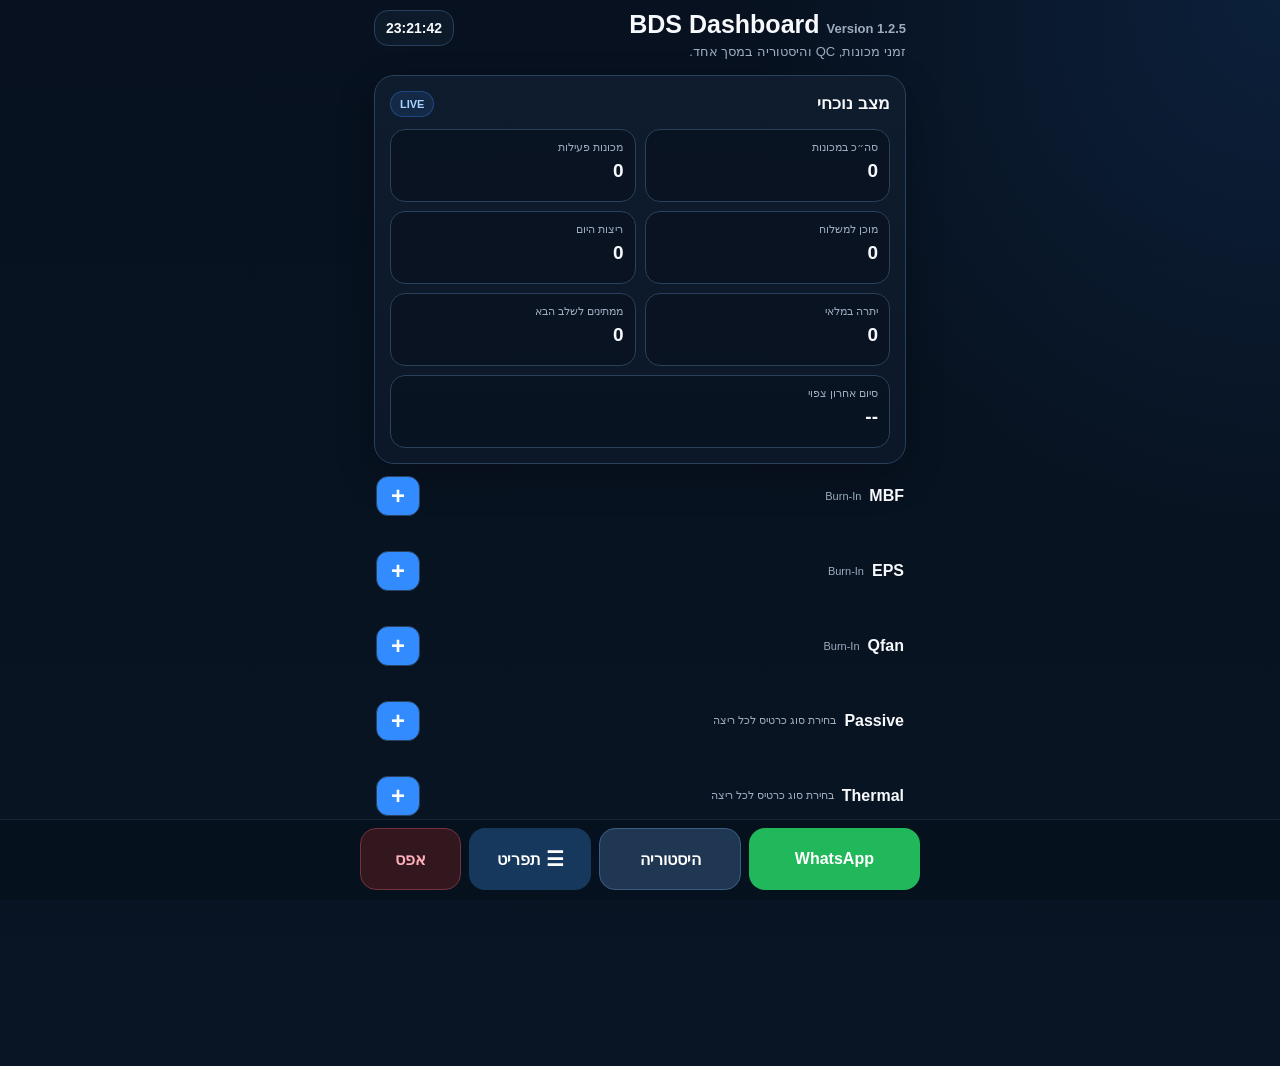
==== commit 1841ec0a: "Enhance UX with safety layer and mobile UI updates Added UX safety layer and premium mobile UI refin" ====
--- a/BDS217.htm
+++ b/BDS217.htm
@@ -1989,5 +1989,241 @@
 })();
 </script>
 
+
+<style>
+/* UX safety layer — Version 1.2.5 */
+.machine .machine-extra{display:grid;grid-template-columns:1fr 1fr;gap:12px;margin-top:12px}
+.machine .machine-extra .field.full{grid-column:1/-1}
+.machine .nextStage,.machine .machine-notes{min-height:58px}
+.machine .machine-notes{resize:vertical;max-height:130px}
+.machine.is-run-locked .fields input,
+.machine.is-run-locked .fields textarea,
+.machine.is-run-locked .machine-extra input,
+.machine.is-run-locked .machine-extra textarea{opacity:.86;background:#0b1623;border-color:#28405a;color:#eaf4ff;pointer-events:none}
+.machine.is-run-locked .machine-edit,
+.machine.is-run-locked .machine-clone,
+.machine.is-run-locked .machine-remove,
+.machine.is-run-locked .now,
+.machine.is-run-locked .clear{opacity:.35;filter:grayscale(.35);pointer-events:none}
+.machine-lock-banner{display:none;align-items:center;justify-content:center;gap:8px;margin:12px 0 2px;padding:12px;border:1px solid rgba(33,199,121,.45);border-radius:14px;background:rgba(24,105,70,.28);color:#9af0c0;font-weight:900;text-align:center}
+.machine.is-run-locked .machine-lock-banner{display:flex}
+.machine .finish{position:relative}
+.machine .finish.is-armed{background:#a26a13!important;border-color:#ffbd45!important;color:#fff!important;animation:safePulse .7s ease-in-out infinite alternate}
+@keyframes safePulse{from{transform:scale(1)}to{transform:scale(1.025)}}
+.machine.is-run-finished .finish{background:#18334c!important;color:#a9bdd0!important;pointer-events:none}
+.machine.is-run-finished .machine-lock-banner{display:flex;border-color:rgba(50,140,255,.5);background:rgba(38,91,153,.22);color:#b9d8ff}
+.machine-summary{display:grid;grid-template-columns:1fr 1fr;gap:10px;margin:12px 0}
+.machine-summary .summary-box{border:1px solid var(--line);background:#0c1927;border-radius:14px;padding:12px;min-height:78px;display:flex;flex-direction:column;justify-content:center}
+.machine-summary .summary-box span{color:var(--muted);font-size:12px;font-weight:800;margin-bottom:6px}
+.machine-summary .summary-box strong{font-size:15px;line-height:1.45;word-break:break-word}
+.machine-summary .summary-box.notes{grid-column:1/-1}
+@media(max-width:520px){
+  .machine .machine-extra{grid-template-columns:1fr}
+  .machine .machine-extra .field.full{grid-column:auto}
+  .machine-summary{grid-template-columns:1fr 1fr}
+  .machine-summary .summary-box.notes{grid-column:1/-1}
+  .machine .actions{grid-template-columns:1.35fr 1fr!important}
+  .machine .actions .clear{grid-column:1/-1;width:100%!important}
+}
+</style>
+<script>
+/* Professional run-lock and accidental-tap protection. */
+(function(){
+  'use strict';
+  const ARM_MS=4500;
+
+  function hasStarted(card){
+    return Boolean(card.querySelector('.start')?.value) && card.dataset.runFinished!=='1';
+  }
+  function addUx(card){
+    if(!card || card.dataset.safeUx==='1') return;
+    card.dataset.safeUx='1';
+    const actions=card.querySelector('.actions');
+    if(actions && !card.querySelector('.machine-lock-banner')){
+      const banner=document.createElement('div');
+      banner.className='machine-lock-banner';
+      banner.innerHTML='<span aria-hidden="true">🔒</span><span class="lock-copy">הריצה פעילה — הנתונים נעולים למניעת שינוי בטעות</span>';
+      actions.before(banner);
+    }
+    if(!card.querySelector('.machine-summary')){
+      const summary=document.createElement('div');
+      summary.className='machine-summary';
+      summary.innerHTML='<div class="summary-box"><span>שלב הבא</span><strong class="summary-next">לא הוגדר</strong></div><div class="summary-box notes"><span>הערות למכונה</span><strong class="summary-notes">אין הערות</strong></div>';
+      const result=card.querySelector('.result');
+      if(result) result.before(summary);
+    }
+    ['.nextStage','.machine-notes','.batchNo','.cardType','.qty','.start'].forEach(sel=>{
+      const el=card.querySelector(sel);
+      if(el){el.addEventListener('input',()=>{updateSummary(card);syncLock(card)});el.addEventListener('change',()=>{updateSummary(card);syncLock(card)})}
+    });
+    updateSummary(card);
+    syncLock(card);
+  }
+
+  function updateSummary(card){
+    const next=safe(card.querySelector('.nextStage')?.value||'');
+    const notes=safe(card.querySelector('.machine-notes')?.value||'');
+    const n=card.querySelector('.summary-next');
+    const t=card.querySelector('.summary-notes');
+    if(n)n.textContent=next||'לא הוגדר';
+    if(t)t.textContent=notes||'אין הערות';
+  }
+
+  function setDisabled(card,locked){
+    card.classList.toggle('is-run-locked',locked);
+    card.classList.toggle('is-run-finished',card.dataset.runFinished==='1');
+    const copy=card.querySelector('.lock-copy');
+    if(copy)copy.textContent=card.dataset.runFinished==='1'?'הריצה הסתיימה ונשמרה — לחץ נקה כדי לפנות את המכונה':'הריצה פעילה — הנתונים והפעולות המסוכנות נעולים';
+    ['.qty','.start','.cardType','.batchNo','.nextStage','.machine-notes'].forEach(sel=>{
+      const el=card.querySelector(sel);
+      if(el){el.readOnly=locked;el.setAttribute('aria-readonly',locked?'true':'false')}
+    });
+    ['.machine-edit','.machine-clone','.machine-remove','.now','.clear'].forEach(sel=>{
+      const b=card.querySelector(sel);
+      if(b){b.disabled=locked;b.setAttribute('aria-disabled',locked?'true':'false')}
+    });
+    const finish=card.querySelector('.finish');
+    if(finish){
+      finish.disabled=card.dataset.runFinished==='1';
+      if(card.dataset.runFinished==='1')finish.textContent='נשמר בהיסטוריה';
+      else if(!finish.classList.contains('is-armed'))finish.textContent='סיים שלב';
+    }
+  }
+
+  function syncLock(card){
+    if(!card)return;
+    setDisabled(card,hasStarted(card)||card.dataset.runFinished==='1');
+    updateSummary(card);
+  }
+
+  function armFinish(card,btn){
+    document.querySelectorAll('.finish.is-armed').forEach(other=>{
+      if(other!==btn){other.classList.remove('is-armed');other.textContent='סיים שלב';delete other.dataset.armedUntil}
+    });
+    const now=Date.now();
+    const until=Number(btn.dataset.armedUntil||0);
+    if(until>now){
+      btn.classList.remove('is-armed');delete btn.dataset.armedUntil;btn.textContent='סיים שלב';
+      openConfirm('אישור סיום שלב',`לסיים את ${card.dataset.name}? הריצה תישמר בהיסטוריה והכמות תועבר לשלב הבא.`,()=>{finishRun(card);syncLock(card)});
+      return;
+    }
+    btn.dataset.armedUntil=String(now+ARM_MS);
+    btn.classList.add('is-armed');
+    btn.textContent='לחץ שוב לסיום';
+    showToast('הגנת לחיצה: לחץ שוב בתוך 4 שניות');
+    setTimeout(()=>{
+      if(Number(btn.dataset.armedUntil||0)<=Date.now()){
+        btn.classList.remove('is-armed');delete btn.dataset.armedUntil;
+        if(card.dataset.runFinished!=='1')btn.textContent='סיים שלב';
+      }
+    },ARM_MS+150);
+  }
+
+  document.addEventListener('click',function(e){
+    const btn=e.target.closest('.machine .finish');
+    if(!btn)return;
+    const card=btn.closest('.machine');
+    if(!card||card.dataset.runFinished==='1')return;
+    e.preventDefault();e.stopPropagation();e.stopImmediatePropagation();
+    const d=cardData(card);
+    if(!parseLocal(d.startValue)){showToast('חסר מועד התחלה');return}
+    if(d.qty<=0){showToast('חסרה כמות');return}
+    if(!safe(d.cardType)){showToast('חסר סוג כרטיס');return}
+    armFinish(card,btn);
+  },true);
+
+  const originalSetNow=window.setNow;
+  window.setNow=function(card){
+    const result=originalSetNow(card);
+    setTimeout(()=>syncLock(card),0);
+    return result;
+  };
+  setNow=window.setNow;
+
+  const originalClear=window.clearCard;
+  window.clearCard=function(card,...args){
+    const r=originalClear(card,...args);
+    card.classList.remove('is-run-locked','is-run-finished');
+    setTimeout(()=>syncLock(card),0);
+    return r;
+  };
+  clearCard=window.clearCard;
+
+  const originalRefresh=window.refreshCards;
+  window.refreshCards=function(){
+    if(typeof originalRefresh==='function')originalRefresh();
+    document.querySelectorAll('.machine').forEach(addUx);
+  };
+  refreshCards=window.refreshCards;
+
+  document.querySelectorAll('.machine').forEach(addUx);
+  setInterval(()=>document.querySelectorAll('.machine').forEach(syncLock),1000);
+})();
+</script>
+
+<style>
+/* Premium mobile UI refinement */
+.machine{padding:0;border-radius:22px;border-color:#2c4765;background:linear-gradient(180deg,#0d1d30 0%,#091624 100%);box-shadow:0 14px 34px rgba(0,0,0,.28)}
+.machine::before{width:4px}
+.machine-head{padding:17px 18px 15px;margin:0;border-bottom:1px solid rgba(255,255,255,.07)}
+.machine-icon{width:48px;height:48px;border-radius:15px;font-size:20px;background:color-mix(in srgb,var(--accent) 18%,#11243a);border-color:color-mix(in srgb,var(--accent) 45%,#34506d);color:#fff}
+.machine-title strong{font-size:21px}.machine-title small{font-size:13px}
+.machine-tools{display:flex;flex-wrap:wrap;justify-content:flex-end;gap:7px}.machine-tool{min-height:40px;padding:0 13px;border-radius:12px}
+.machine>.fields{margin:16px 18px 0}.machine .machine-extra{margin:12px 18px 0}
+.machine .fields,.machine .machine-extra{gap:11px}
+.machine input,.machine textarea{background:#081522;border-color:#2f4b69;border-radius:15px}
+.machine textarea{padding:13px;line-height:1.45}
+.machine-lock-banner{margin:15px 18px 0;border-radius:15px;min-height:58px;font-size:14px}
+.machine-summary{margin:14px 18px 0;gap:11px}
+.machine-summary .summary-box{min-height:96px;border-radius:16px;background:linear-gradient(180deg,#0b1928,#081522);border-color:#2b4562;padding:14px}
+.machine-summary .summary-box strong{font-size:17px}.machine-summary .summary-box.notes{grid-column:auto}
+.machine .actions{margin:15px 18px 0;grid-template-columns:1.25fr 1fr auto;gap:10px}
+.machine .actions .btn{min-height:60px;border-radius:16px;font-size:16px}
+.machine .result{margin:16px 18px 18px;padding:14px 0 0}
+.machine[data-state="running"] .fields,.machine.is-run-locked .fields,.machine.is-run-locked .machine-extra{display:none}
+.machine:not(.is-run-locked) .machine-summary{display:none}
+.machine.is-run-locked .machine-summary{display:grid}
+.machine.is-run-locked .machine-edit,.machine.is-run-locked .machine-clone,.machine.is-run-locked .machine-remove{display:none}
+.machine.is-run-locked .actions{grid-template-columns:1fr}
+.machine.is-run-locked .actions .now,.machine.is-run-locked .actions .clear{display:none}
+.machine.is-run-finished .actions .clear{display:flex!important;pointer-events:auto;opacity:1;width:100%!important}
+.machine.is-run-finished .actions{grid-template-columns:1fr 1fr}
+.runtime-panel{margin:14px 18px 0;padding:17px;border:1px solid #2d4967;border-radius:18px;background:radial-gradient(circle at 80% 10%,rgba(50,140,255,.12),transparent 36%),#081522;display:none;grid-template-columns:1fr auto;align-items:center;gap:16px}
+.machine.is-run-locked .runtime-panel{display:grid}
+.runtime-caption{color:var(--muted);font-size:13px;font-weight:800;margin-bottom:7px}.runtime-value{font-size:34px;font-weight:950;letter-spacing:1px}.runtime-end{margin-top:12px;padding-top:11px;border-top:1px solid rgba(255,255,255,.08);color:var(--muted);font-size:12px}.runtime-end strong{display:block;color:#62dc9c;font-size:17px;margin-top:4px}
+.progress-ring{--p:0;width:104px;height:104px;border-radius:50%;display:grid;place-items:center;background:conic-gradient(#35ce7d calc(var(--p)*1%),#1d3348 0);position:relative;box-shadow:inset 0 0 18px rgba(0,0,0,.26)}
+.progress-ring::before{content:"";position:absolute;inset:11px;border-radius:50%;background:#0a1725}.progress-ring strong{position:relative;font-size:24px}
+.machine.is-run-locked .result{display:none}
+.state.running{font-size:12px;padding:8px 12px}
+.bottom{padding-top:8px}.bottom-inner{gap:8px}.bottom .btn{border-radius:16px;min-height:62px}
+@media(max-width:520px){.machine-summary{grid-template-columns:1fr 1fr}.machine-summary .summary-box.notes{grid-column:auto}.runtime-value{font-size:31px}.progress-ring{width:92px;height:92px}.machine.is-run-finished .actions{grid-template-columns:1fr}.machine .actions{grid-template-columns:1fr 1fr}.machine .actions .clear{grid-column:1/-1}.machine-head{align-items:flex-start}}
+@media(max-width:380px){.runtime-panel{grid-template-columns:1fr}.progress-ring{margin:auto}.runtime-copy{text-align:center}.machine-summary{grid-template-columns:1fr}.machine-summary .summary-box.notes{grid-column:auto}}
+</style>
+<script>
+(function(){
+  'use strict';
+  function ensureRuntime(card){
+    if(card.querySelector('.runtime-panel'))return;
+    const p=document.createElement('div');p.className='runtime-panel';
+    p.innerHTML='<div class="runtime-copy"><div class="runtime-caption">זמן שעבר</div><div class="runtime-value">00:00:00</div><div class="runtime-end">סיום משוער<strong>--</strong></div></div><div class="progress-ring" style="--p:0"><strong>0%</strong></div>';
+    const actions=card.querySelector('.actions'); if(actions)actions.before(p);
+  }
+  function parseStart(v){if(!v)return null;const d=new Date(v);return isNaN(d)?null:d}
+  function pad(n){return String(Math.max(0,Math.floor(n))).padStart(2,'0')}
+  function updatePremium(card){
+    ensureRuntime(card);
+    const start=parseStart(card.querySelector('.start')?.value);const hours=Number(card.dataset.hours||0);const panel=card.querySelector('.runtime-panel');if(!panel)return;
+    if(!start||!hours){panel.querySelector('.runtime-value').textContent='00:00:00';panel.querySelector('.runtime-end strong').textContent='--';return}
+    const now=Date.now(), total=hours*3600000, elapsed=Math.max(0,now-start.getTime()), pct=Math.max(0,Math.min(100,elapsed/total*100));
+    const sec=Math.floor(elapsed/1000);panel.querySelector('.runtime-value').textContent=`${pad(sec/3600)}:${pad((sec%3600)/60)}:${pad(sec%60)}`;
+    const end=new Date(start.getTime()+total);panel.querySelector('.runtime-end strong').textContent=end.toLocaleString('he-IL',{day:'2-digit',month:'2-digit',year:'numeric',hour:'2-digit',minute:'2-digit'});
+    const ring=panel.querySelector('.progress-ring');ring.style.setProperty('--p',pct.toFixed(1));ring.querySelector('strong').textContent=`${Math.floor(pct)}%`;
+  }
+  function run(){document.querySelectorAll('.machine').forEach(updatePremium)}
+  run();setInterval(run,1000);
+  const mo=new MutationObserver(run);mo.observe(document.getElementById('machines')||document.body,{childList:true,subtree:true});
+})();
+</script>
+
 </body>
 </html>
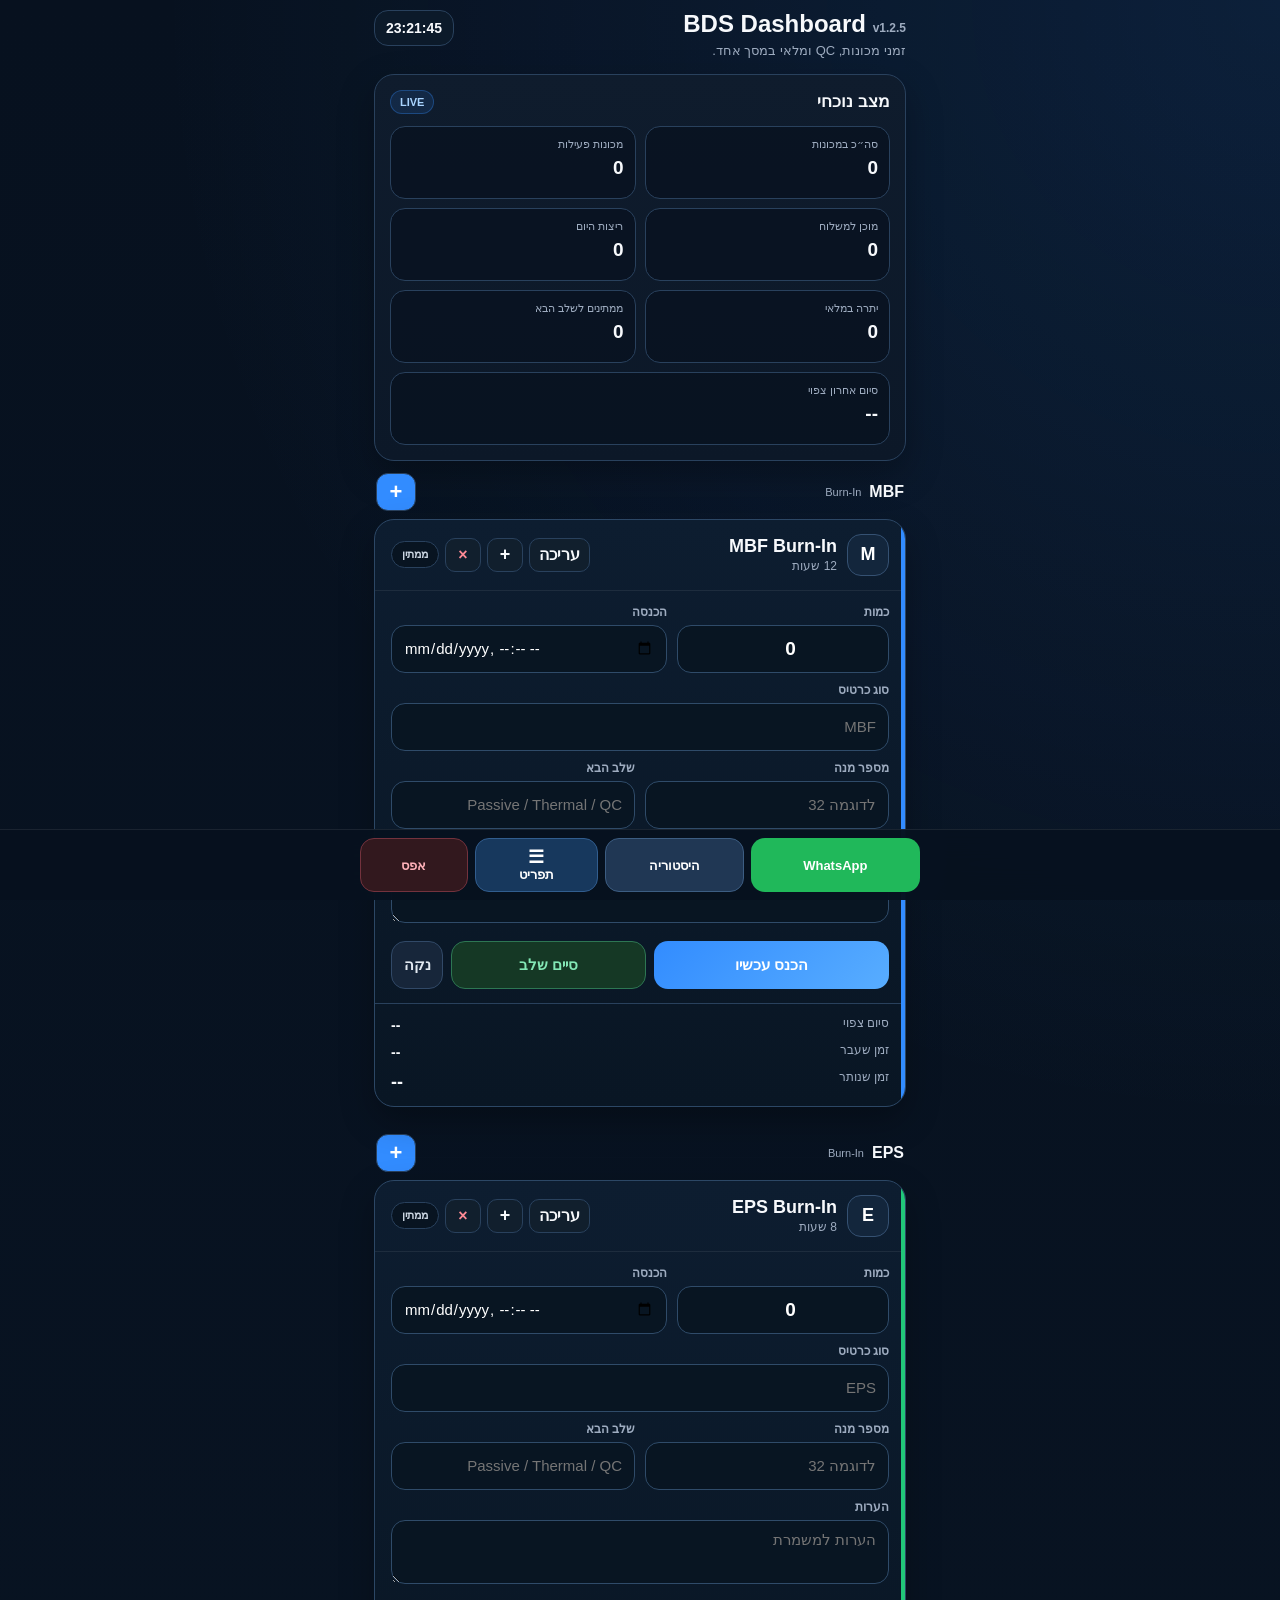
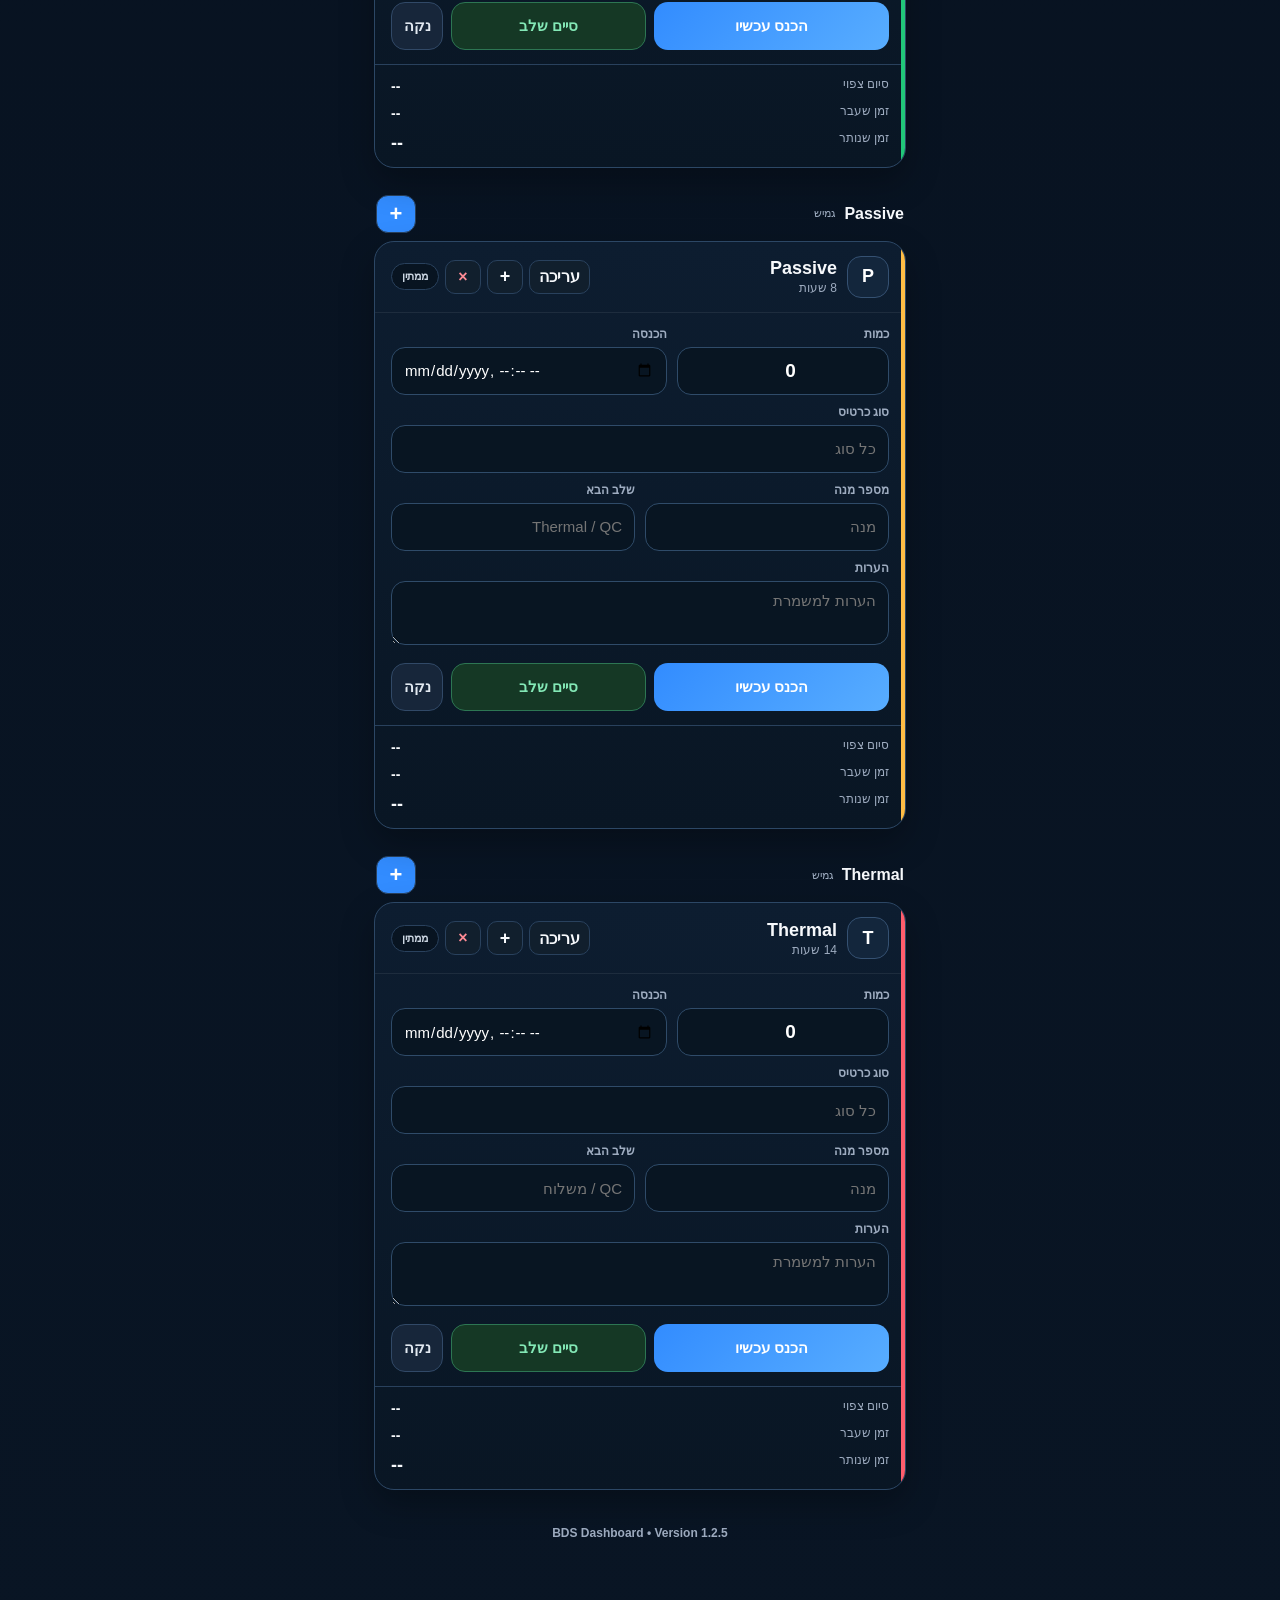
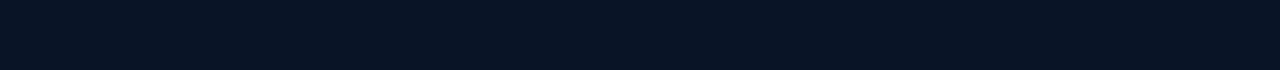
==== commit 4953b861: "Update print statement from 'Hello' to 'Goodbye'" ====
--- a/BDS217.htm
+++ b/BDS217.htm
@@ -1,2229 +1,1404 @@
 <!DOCTYPE html>
-
 <html dir="rtl" lang="he">
 <head>
 <meta charset="utf-8"/>
-<meta content="width=device-width, initial-scale=1, viewport-fit=cover, user-scalable=no" name="viewport"/>
+<meta content="width=device-width, initial-scale=1.0, viewport-fit=cover, user-scalable=no" name="viewport"/>
 <meta content="#07111f" name="theme-color"/>
 <meta content="yes" name="apple-mobile-web-app-capable"/>
 <meta content="black-translucent" name="apple-mobile-web-app-status-bar-style"/>
 <title>BDS Dashboard — Version 1.2.5</title>
 <style>
-:root{
-  --bg:#07111f;
-  --panel:#0f1c2d;
-  --panel2:#0a1625;
-  --line:#29415d;
-  --text:#f7f9fc;
-  --muted:#9eacc0;
-  --blue:#328cff;
-  --blue2:#58adff;
-  --green:#21c779;
-  --yellow:#ffbd45;
-  --red:#ff5d6c;
-  --purple:#9b7cff;
-  --shadow:0 14px 36px rgba(0,0,0,.28);
-  --radius:20px;
-}
-*{box-sizing:border-box;-webkit-tap-highlight-color:transparent}
-html{background:var(--bg)}
-body{
-  margin:0;
-  min-height:100vh;
-  color:var(--text);
-  font-family:-apple-system,BlinkMacSystemFont,"Segoe UI",Arial,sans-serif;
-  background:
-    radial-gradient(circle at top right,rgba(50,140,255,.12),transparent 32%),
-    linear-gradient(180deg,#07111f 0%,#091524 100%);
-  padding:calc(env(safe-area-inset-top) + 10px) 0 calc(env(safe-area-inset-bottom) + 108px);
-}
-button,input{font:inherit}
-button{touch-action:manipulation}
-.app{width:min(100%,560px);margin:auto;padding:0 14px}
-.header{
-  display:flex;justify-content:space-between;align-items:flex-start;gap:12px;
-  margin-bottom:14px
-}
-.header h1{margin:0 0 4px;font-size:25px;line-height:1.15}
-.header p{margin:0;color:var(--muted);font-size:13px;line-height:1.4}
-.clock{
-  flex:0 0 auto;background:#0c1a2a;border:1px solid var(--line);
-  border-radius:14px;padding:9px 11px;font-size:14px;font-weight:900
-}
-.panel,.machine{
-  background:linear-gradient(180deg,var(--panel),#0c1828);
-  border:1px solid var(--line);border-radius:var(--radius);box-shadow:var(--shadow)
-}
-.summary{padding:15px;margin-bottom:12px}
-.summary-head,.section-head,.machine-head{
-  display:flex;align-items:center;justify-content:space-between;gap:10px
-}
-.summary-head{margin-bottom:12px}
-.summary-head strong,.section-head strong{font-size:17px}
-.live{
-  font-size:11px;font-weight:900;color:#a9d4ff;background:rgba(50,140,255,.12);
-  border:1px solid rgba(50,140,255,.32);border-radius:999px;padding:6px 9px
-}
-.metrics{display:grid;grid-template-columns:1fr 1fr;gap:9px}
-.metric{
-  background:rgba(7,17,31,.72);border:1px solid var(--line);
-  border-radius:15px;padding:11px;min-height:73px
-}
-.metric span{display:block;color:var(--muted);font-size:11px;margin-bottom:6px}
-.metric strong{display:block;font-size:19px;line-height:1.2}
-.metric.wide{grid-column:1/-1}
-.machines{display:grid;gap:11px}
-.machine{
-  position:relative;overflow:hidden;padding:14px
-}
-.machine::before{
-  content:"";position:absolute;right:0;top:0;bottom:0;width:5px;background:var(--accent)
-}
-.machine[data-state="running"]{border-color:rgba(33,199,121,.5)}
-.machine[data-state="finished"]{opacity:.86}
-.machine-head{margin-bottom:12px}
-.machine-title{display:flex;align-items:center;gap:10px}
-.machine-icon{
-  width:40px;height:40px;border-radius:13px;display:grid;place-items:center;
-  background:#13263c;border:1px solid #355172;font-weight:900
-}
-.machine-title strong{display:block;font-size:18px}
-.machine-title small{display:block;color:var(--muted);font-size:12px;margin-top:4px}
-.state{
-  flex:0 0 auto;border-radius:999px;padding:7px 10px;
-  background:#081421;border:1px solid var(--line);color:#cbd5e1;
-  font-size:11px;font-weight:900
-}
-.state.running{color:#80e8b4;border-color:rgba(33,199,121,.42);background:rgba(33,199,121,.1)}
-.state.finished{color:#d0d7df}
-.fields{display:grid;grid-template-columns:.72fr 1.28fr;gap:9px}
-.field.full{grid-column:1/-1}
-label{display:block;color:var(--muted);font-size:12px;font-weight:800;margin:0 0 7px}
-input{
-  width:100%;height:52px;border-radius:14px;border:1px solid #314967;
-  background:#081421;color:#fff;padding:0 12px;outline:none;font-size:16px;
-  appearance:none;-webkit-appearance:none
-}
-input:focus{border-color:var(--blue2);box-shadow:0 0 0 3px rgba(50,140,255,.14)}
-input[type="number"]{text-align:center;font-size:21px;font-weight:900}
-.actions{display:grid;grid-template-columns:1.15fr .95fr auto;gap:8px;margin-top:10px}
-.btn{
-  min-height:52px;border:0;border-radius:14px;font-weight:900;
-  display:flex;align-items:center;justify-content:center;gap:7px;
-  cursor:pointer;transition:transform .08s ease,filter .08s ease
-}
-.btn:active{transform:scale(.98);filter:brightness(.95)}
-.btn-primary{background:linear-gradient(135deg,var(--blue),var(--blue2));color:#fff}
-.btn-success{background:#153825;color:#83e8b6;border:1px solid #2d7653}
-.btn-soft{background:#17263a;color:#e2e9f1;border:1px solid #314967}
-.btn-danger{background:#32181e;color:#ffb1b9;border:1px solid #73323d}
-.btn-whatsapp{background:#20b85a;color:#fff}
-.btn-history{background:#203754;color:#fff;border:1px solid #3c5d82}
-.btn-small{min-height:42px;padding:0 12px;font-size:13px}
-.clear-btn{width:58px}
-.result{
-  display:grid;gap:8px;margin-top:12px;padding-top:12px;border-top:1px solid var(--line)
-}
-.result-row{display:flex;justify-content:space-between;gap:12px;align-items:flex-start}
-.result-row span{color:var(--muted);font-size:12px}
-.result-row strong{font-size:14px;text-align:left;line-height:1.35}
-.countdown{font-size:19px!important}
-.qc-panel{padding:14px;margin-top:12px}
-.section-head{margin-bottom:12px}
-.qc-grid{display:grid;grid-template-columns:1.2fr .7fr;gap:9px}
-.qc-actions{display:grid;grid-template-columns:1fr auto;gap:8px;margin-top:10px}
-.qc-list{display:grid;gap:8px;margin-top:11px}
-.qc-row{
-  display:grid;grid-template-columns:1fr auto;gap:10px;align-items:center;
-  background:#081421;border:1px solid var(--line);border-radius:14px;padding:10px
-}
-.qc-row strong{font-size:15px}
-.qc-meta{font-size:11px;color:var(--muted);margin-top:4px}
-.qc-side{display:flex;align-items:center;gap:8px}
-.qc-qty{font-size:22px;font-weight:900;color:#7de7b1;min-width:32px;text-align:center}
-.qc-delete{
-  min-width:52px;height:39px;border-radius:11px;border:1px solid #71303c;
-  background:#30171d;color:#ffb0b8;font-size:12px;font-weight:900
-}
-.empty{
-  text-align:center;color:var(--muted);font-size:13px;padding:14px;
-  border:1px dashed #334b68;border-radius:14px
-}
-.bottom{
-  position:fixed;z-index:50;right:0;left:0;bottom:0;
-  padding:10px max(12px,env(safe-area-inset-right))
-    calc(10px + env(safe-area-inset-bottom))
-    max(12px,env(safe-area-inset-left));
-  background:rgba(7,17,31,.95);backdrop-filter:blur(18px);
-  -webkit-backdrop-filter:blur(18px);border-top:1px solid rgba(255,255,255,.08)
-}
-.bottom-inner{
-  width:min(100%,560px);margin:auto;display:grid;
-  grid-template-columns:1.15fr .95fr .82fr .68fr;gap:7px
-}
-.bottom .btn{min-height:58px}
-.overlay{
-  display:none;position:fixed;z-index:90;inset:0;background:rgba(0,0,0,.68);
-  padding:calc(env(safe-area-inset-top) + 12px) 12px calc(env(safe-area-inset-bottom) + 12px)
-}
-.overlay.open{display:flex;align-items:flex-end;justify-content:center}
-.sheet{
-  width:min(100%,620px);max-height:92vh;overflow:auto;
-  background:#0e1a2a;border:1px solid #34506f;border-radius:24px;
-  box-shadow:0 24px 60px rgba(0,0,0,.45);padding:16px
-}
-.sheet-head{
-  position:sticky;top:-16px;z-index:4;background:#0e1a2a;
-  display:flex;justify-content:space-between;align-items:center;gap:10px;
-  padding:4px 0 12px;border-bottom:1px solid var(--line);margin-bottom:13px
-}
-.sheet-head h2{margin:0;font-size:21px}
-.close{
-  width:42px;height:42px;border-radius:13px;border:1px solid #34506f;
-  background:#17263a;color:#fff;font-size:22px
-}
-.filters,.history-metrics{display:grid;grid-template-columns:1fr 1fr;gap:9px}
-.filter-actions,.confirm-actions,.history-actions{display:grid;grid-template-columns:1fr 1fr;gap:9px;margin-top:10px}
-.history-section{margin-top:14px}
-.history-section h3{margin:0 0 9px;font-size:15px}
-.history-card{
-  border:1px solid var(--line);background:#081421;border-radius:15px;
-  padding:11px;margin-bottom:8px
-}
-.history-head{display:flex;justify-content:space-between;gap:10px;margin-bottom:7px}
-.history-head strong{font-size:15px}
-.history-head span{font-size:11px;color:var(--muted)}
-.history-line{
-  display:flex;justify-content:space-between;gap:10px;padding:5px 0;
-  border-top:1px solid rgba(255,255,255,.06);font-size:13px
-}
-.history-line:first-of-type{border-top:0}
-.history-line span{color:var(--muted)}
-.toast{
-  position:fixed;z-index:110;left:50%;bottom:calc(96px + env(safe-area-inset-bottom));
-  transform:translate(-50%,20px);opacity:0;pointer-events:none;
-  background:#101d2d;color:#fff;border:1px solid #36506f;border-radius:14px;
-  padding:11px 14px;box-shadow:var(--shadow);font-size:13px;font-weight:900;
-  transition:.2s ease;white-space:nowrap
-}
-.toast.show{opacity:1;transform:translate(-50%,0)}
-.confirm-text{color:var(--muted);font-size:13px;line-height:1.5;margin:0 0 14px}
-@media(max-width:390px){
-  .actions{grid-template-columns:1.1fr .95fr auto}
-  .btn{font-size:14px}
-  h1{font-size:23px}
-}
-@media(max-width:350px){
-  .header{flex-direction:column}
-  .metrics,.filters,.history-metrics,.qc-grid{grid-template-columns:1fr}
-  .metric.wide,.field.full{grid-column:auto}
-  .fields,.actions{grid-template-columns:1fr}
-  .clear-btn{width:100%}
-  .bottom-inner{grid-template-columns:1fr 1fr}
-  .bottom-inner .btn-danger{grid-column:1/-1}
-}
-
-.sim-panel{padding:14px;margin-top:12px}
-.sim-intro{margin:0 0 12px;color:var(--muted);font-size:13px;line-height:1.45}
-.sim-start{margin-bottom:12px}
-.sim-machine{border:1px solid var(--line);background:#081421;border-radius:16px;padding:12px;margin-bottom:9px}
-.sim-machine-head{display:flex;justify-content:space-between;align-items:center;gap:10px;margin-bottom:10px}
-.sim-machine-head strong{font-size:15px}.sim-machine-head span{font-size:11px;color:var(--muted)}
-.sim-fields{display:grid;grid-template-columns:1fr 1fr;gap:9px}
-.sim-actions{display:grid;grid-template-columns:1fr auto;gap:8px;margin-top:10px}
-.sim-results{display:none;margin-top:13px}.sim-results.show{display:block}
-.sim-summary{display:grid;grid-template-columns:1fr 1fr;gap:9px;margin-bottom:11px}
-.sim-list{display:grid;gap:8px}
-.sim-item{border:1px solid var(--line);background:#081421;border-radius:14px;padding:11px}
-.sim-item-head{display:flex;justify-content:space-between;gap:10px;align-items:center}
-.sim-item-head strong{font-size:14px}.sim-item-head span{font-size:12px;color:var(--muted)}
-.sim-batches{margin-top:8px;display:grid;gap:6px}
-.sim-batch{display:flex;justify-content:space-between;gap:10px;padding-top:6px;border-top:1px solid rgba(255,255,255,.06);font-size:12px}
-.sim-batch span{color:var(--muted)}
-@media(max-width:350px){.sim-fields,.sim-summary{grid-template-columns:1fr}}
-
-
-.machine-family{margin-bottom:16px}.family-head{display:flex;align-items:center;justify-content:space-between;gap:10px;margin:0 2px 8px}.family-title{display:flex;align-items:center;gap:8px}.family-title strong{font-size:16px}.family-title span{font-size:11px;color:var(--muted)}.family-add{width:44px;height:40px;border-radius:12px;border:1px solid var(--line);background:var(--blue);color:#fff;font-size:24px;font-weight:800;cursor:pointer}.family-machines{display:grid;gap:11px}.machine-tools{display:flex;align-items:center;gap:6px;flex-wrap:wrap;justify-content:flex-end}.machine-tool{height:34px;min-width:36px;padding:0 9px;border-radius:10px;border:1px solid var(--line);background:#111f2d;color:var(--text);font-weight:800;cursor:pointer}.machine-clone{font-size:20px}.machine-remove{color:#ff8b95}@media(max-width:420px){.machine-head{align-items:flex-start}.machine-tools{max-width:150px}.machine-tool{height:32px}}
-
-.machine.is-inactive-hidden{display:none}
-
-.app-page{display:none}
-.app-page.is-active{display:block}
-.page-nav{display:grid;grid-template-columns:1fr 1fr;gap:8px;margin:10px 0 14px}
-.page-nav .btn.is-active{background:var(--accent);color:#fff;border-color:transparent}
-.sim-page-head{display:flex;justify-content:space-between;align-items:center;gap:10px;margin-bottom:12px}
-.sim-page-head h2{margin:0;font-size:20px}
-
-/* MES flexible upgrade */
-.page-nav{grid-template-columns:repeat(3,1fr)!important;position:sticky;top:0;z-index:20;background:rgba(6,15,24,.94);backdrop-filter:blur(12px);padding:8px 0}
-.inventory-page{display:none}.inventory-page.is-active{display:block}
-.inv-grid{display:grid;grid-template-columns:repeat(2,1fr);gap:9px}.inv-grid .wide{grid-column:1/-1}
-.inv-form{display:grid;grid-template-columns:repeat(2,1fr);gap:9px}.inv-form .full{grid-column:1/-1}
-textarea{width:100%;min-height:88px;resize:vertical;border:1px solid var(--line);border-radius:12px;background:#081421;color:var(--text);padding:11px;font:inherit}
-.inv-list{display:grid;gap:9px;margin-top:12px}.inv-row{border:1px solid var(--line);background:#081421;border-radius:15px;padding:12px}.inv-row-head,.inv-row-actions{display:flex;align-items:center;justify-content:space-between;gap:8px}.inv-meta{font-size:12px;color:var(--muted);margin-top:6px;line-height:1.5}.inv-note{margin-top:7px;font-size:13px;white-space:pre-wrap}.inv-badge{display:inline-flex;padding:4px 8px;border-radius:999px;background:rgba(50,140,255,.15);font-size:11px;font-weight:800}.mini-actions{display:flex;gap:6px}.mini-btn{border:1px solid var(--line);background:#122131;color:var(--text);border-radius:9px;padding:7px 9px;font-weight:800}.mini-btn.danger{color:#ff8992}
-.edit-grid{display:grid;grid-template-columns:repeat(2,1fr);gap:10px}.edit-grid .full{grid-column:1/-1}.modal-actions{display:grid;grid-template-columns:1fr 1fr;gap:9px;margin-top:14px}.machine-extra{display:grid;grid-template-columns:1fr 1fr;gap:9px;margin-top:9px}.machine-extra .full{grid-column:1/-1}.machine-notes{min-height:62px}
-.qc-row .qc-actions-inline{display:flex;gap:6px;margin-top:7px}.qc-edit{border:1px solid var(--line);background:#122131;color:var(--text);border-radius:9px;padding:6px 9px;font-weight:800}.qc-delete{border-radius:9px!important;padding:6px 9px!important}
-.status-low{color:#ffbd45}.status-ok{color:#21c779}.summary-label{font-size:11px;color:var(--muted);display:block;margin-bottom:3px}
-@media(max-width:420px){.inv-form,.edit-grid,.machine-extra{grid-template-columns:1fr}.inv-form .full,.edit-grid .full,.machine-extra .full{grid-column:auto}.page-nav .btn{padding:10px 6px;font-size:13px}}
-
-
-.legacy-page-nav{display:none!important}
-.btn-menu{display:flex;align-items:center;justify-content:center;gap:5px;background:#17385d;color:#fff;border-color:#315d8e;font-weight:900}.btn-menu span:first-child{font-size:20px;line-height:1}.btn-menu:active{transform:scale(.97)}
-.mode-menu-overlay{z-index:70}
-.mode-sheet{padding-bottom:calc(18px + env(safe-area-inset-bottom))}
-.mode-grid{display:grid;grid-template-columns:1fr 1fr;gap:10px}
-.mode-option{min-height:104px;border:1px solid var(--line);border-radius:16px;background:#0a1726;color:var(--text);padding:13px;display:flex;flex-direction:column;align-items:flex-start;justify-content:center;gap:4px;text-align:right;cursor:pointer}
-.mode-option span{font-size:25px}.mode-option strong{font-size:16px}.mode-option small{font-size:12px;color:var(--muted)}
-.mode-option.is-current{border-color:var(--blue);background:rgba(50,140,255,.14)}
-.mode-close{width:100%;margin-top:12px}
-#qcPage .qc-panel{margin-top:0}
-#editQcRubric{min-height:42px;padding:8px 12px}
-@media(max-width:360px){.mode-grid{grid-template-columns:1fr}.mode-option{min-height:82px}}
-
-@media(max-width:420px){
-  .bottom-inner{grid-template-columns:1.08fr .92fr .78fr .62fr;gap:6px}
-  .bottom .btn{min-height:55px;padding:8px 5px;font-size:12px}
-  .btn-menu{flex-direction:column;gap:1px}
-  .btn-menu span:first-child{font-size:18px}
-}
-
-.app-footer{margin:18px 0 86px;text-align:center;color:var(--muted);font-size:12px;font-weight:800;letter-spacing:.15px}.app-footer span{padding:0 5px}
+:root {
+  --bg: #07111f;
+  --panel: #0f1c2d;
+  --panel2: #0a1625;
+  --line: #29415d;
+  --text: #f7f9fc;
+  --muted: #9eacc0;
+  --blue: #328cff;
+  --blue2: #58adff;
+  --green: #21c779;
+  --yellow: #ffbd45;
+  --red: #ff5d6c;
+  --purple: #9b7cff;
+  --shadow: 0 14px 36px rgba(0,0,0,.28);
+  --radius: 20px;
+  --accent: #328cff;
+}
+
+* {
+  box-sizing: border-box;
+  -webkit-tap-highlight-color: transparent;
+}
+
+html {
+  background: var(--bg);
+  -webkit-text-size-adjust: 100%;
+}
+
+body {
+  margin: 0;
+  min-height: 100vh;
+  min-height: -webkit-fill-available;
+  color: var(--text);
+  font-family: -apple-system, BlinkMacSystemFont, "Segoe UI", Roboto, Helvetica, Arial, sans-serif;
+  background: radial-gradient(circle at top right, rgba(50,140,255,.12), transparent 32%), linear-gradient(180deg, #07111f 0%, #091524 100%);
+  padding: calc(env(safe-area-inset-top) + 10px) 0 calc(env(safe-area-inset-bottom) + 110px);
+}
+
+button, input, select, textarea {
+  font: inherit;
+  color: inherit;
+}
+
+button {
+  touch-action: manipulation;
+  cursor: pointer;
+}
+
+.app {
+  width: min(100%, 560px);
+  margin: auto;
+  padding: 0 14px;
+}
+
+.header {
+  display: flex;
+  justify-content: space-between;
+  align-items: flex-start;
+  gap: 12px;
+  margin-bottom: 14px;
+}
+
+.header h1 {
+  margin: 0 0 4px;
+  font-size: 24px;
+  line-height: 1.15;
+}
+
+.header p {
+  margin: 0;
+  color: var(--muted);
+  font-size: 13px;
+  line-height: 1.4;
+}
+
+.clock {
+  flex: 0 0 auto;
+  background: #0c1a2a;
+  border: 1px solid var(--line);
+  border-radius: 14px;
+  padding: 9px 11px;
+  font-size: 14px;
+  font-weight: 900;
+  font-variant-numeric: tabular-nums;
+}
+
+.panel, .machine {
+  background: linear-gradient(180deg, var(--panel), #0c1828);
+  border: 1px solid var(--line);
+  border-radius: var(--radius);
+  box-shadow: var(--shadow);
+}
+
+.summary {
+  padding: 15px;
+  margin-bottom: 12px;
+}
+
+.summary-head, .section-head, .machine-head {
+  display: flex;
+  align-items: center;
+  justify-content: space-between;
+  gap: 10px;
+}
+
+.summary-head {
+  margin-bottom: 12px;
+}
+
+.summary-head strong, .section-head strong {
+  font-size: 17px;
+}
+
+.live {
+  font-size: 11px;
+  font-weight: 900;
+  color: #a9d4ff;
+  background: rgba(50,140,255,.12);
+  border: 1px solid rgba(50,140,255,.32);
+  border-radius: 999px;
+  padding: 5px 9px;
+}
+
+.metrics {
+  display: grid;
+  grid-template-columns: 1fr 1fr;
+  gap: 9px;
+}
+
+.metric {
+  background: rgba(7,17,31,.72);
+  border: 1px solid var(--line);
+  border-radius: 15px;
+  padding: 11px;
+  min-height: 73px;
+}
+
+.metric span {
+  display: block;
+  color: var(--muted);
+  font-size: 11px;
+  margin-bottom: 6px;
+}
+
+.metric strong {
+  display: block;
+  font-size: 19px;
+  line-height: 1.2;
+}
+
+.metric.wide {
+  grid-column: 1/-1;
+}
+
+.machines {
+  display: grid;
+  gap: 11px;
+}
+
+.machine-family {
+  margin-bottom: 16px;
+}
+
+.family-head {
+  display: flex;
+  align-items: center;
+  justify-content: space-between;
+  gap: 10px;
+  margin: 0 2px 8px;
+}
+
+.family-title {
+  display: flex;
+  align-items: center;
+  gap: 8px;
+}
+
+.family-title strong {
+  font-size: 16px;
+}
+
+.family-title span {
+  font-size: 11px;
+  color: var(--muted);
+}
+
+.family-add {
+  width: 40px;
+  height: 38px;
+  border-radius: 12px;
+  border: 1px solid var(--line);
+  background: var(--blue);
+  color: #fff;
+  font-size: 22px;
+  font-weight: 800;
+}
+
+.family-machines {
+  display: grid;
+  gap: 11px;
+}
+
+.machine {
+  position: relative;
+  overflow: hidden;
+  padding: 0;
+  border-radius: 20px;
+  border-color: #2c4765;
+  background: linear-gradient(180deg, #0d1d30 0%, #091624 100%);
+  box-shadow: 0 14px 34px rgba(0,0,0,.28);
+}
+
+.machine::before {
+  content: "";
+  position: absolute;
+  right: 0;
+  top: 0;
+  bottom: 0;
+  width: 4px;
+  background: var(--accent);
+}
+
+.machine.is-inactive-hidden {
+  display: none !important;
+}
+
+.machine-head {
+  padding: 14px 16px;
+  margin: 0;
+  border-bottom: 1px solid rgba(255,255,255,.07);
+}
+
+.machine-title {
+  display: flex;
+  align-items: center;
+  gap: 10px;
+}
+
+.machine-icon {
+  width: 42px;
+  height: 42px;
+  border-radius: 14px;
+  display: grid;
+  place-items: center;
+  background: #13263c;
+  border: 1px solid #355172;
+  font-weight: 900;
+  font-size: 18px;
+  color: #fff;
+}
+
+.machine-title strong {
+  display: block;
+  font-size: 18px;
+}
+
+.machine-title small {
+  display: block;
+  color: var(--muted);
+  font-size: 12px;
+  margin-top: 2px;
+}
+
+.machine-tools {
+  display: flex;
+  align-items: center;
+  gap: 6px;
+  flex-wrap: wrap;
+  justify-content: flex-end;
+}
+
+.machine-tool {
+  height: 34px;
+  min-width: 36px;
+  padding: 0 9px;
+  border-radius: 10px;
+  border: 1px solid var(--line);
+  background: #111f2d;
+  color: var(--text);
+  font-weight: 800;
+}
+
+.machine-clone {
+  font-size: 18px;
+}
+
+.machine-remove {
+  color: #ff8b95;
+}
+
+.state {
+  flex: 0 0 auto;
+  border-radius: 999px;
+  padding: 6px 10px;
+  background: #081421;
+  border: 1px solid var(--line);
+  color: #cbd5e1;
+  font-size: 11px;
+  font-weight: 900;
+}
+
+.state.running {
+  color: #80e8b4;
+  border-color: rgba(33,199,121,.42);
+  background: rgba(33,199,121,.1);
+}
+
+.state.finished {
+  color: #d0d7df;
+}
+
+.fields {
+  display: grid;
+  grid-template-columns: 1fr 1.3fr;
+  gap: 10px;
+  padding: 14px 16px 0;
+}
+
+.field.full {
+  grid-column: 1/-1;
+}
+
+label {
+  display: block;
+  color: var(--muted);
+  font-size: 12px;
+  font-weight: 800;
+  margin: 0 0 6px;
+}
+
+input, select, textarea {
+  width: 100%;
+  border-radius: 14px;
+  border: 1px solid #2f4b69;
+  background: #081522;
+  color: #fff;
+  padding: 0 12px;
+  outline: none;
+  font-size: 15px;
+  appearance: none;
+  -webkit-appearance: none;
+}
+
+input {
+  height: 48px;
+}
+
+input:focus, select:focus, textarea:focus {
+  border-color: var(--blue2);
+  box-shadow: 0 0 0 3px rgba(50,140,255,.14);
+}
+
+input[type="number"] {
+  text-align: center;
+  font-size: 19px;
+  font-weight: 900;
+}
+
+textarea {
+  padding: 10px 12px;
+  min-height: 64px;
+  resize: vertical;
+}
+
+.machine-extra {
+  display: grid;
+  grid-template-columns: 1fr 1fr;
+  gap: 10px;
+  padding: 10px 16px 0;
+}
+
+.machine-extra .field.full {
+  grid-column: 1/-1;
+}
+
+.machine-lock-banner {
+  display: none;
+  align-items: center;
+  justify-content: center;
+  gap: 8px;
+  margin: 12px 16px 0;
+  padding: 10px;
+  border: 1px solid rgba(33,199,121,.45);
+  border-radius: 14px;
+  background: rgba(24,105,70,.28);
+  color: #9af0c0;
+  font-weight: 900;
+  font-size: 13px;
+  text-align: center;
+}
+
+.machine.is-run-locked .machine-lock-banner {
+  display: flex;
+}
+
+.machine-summary {
+  display: none;
+  grid-template-columns: 1fr 1fr;
+  gap: 10px;
+  margin: 12px 16px 0;
+}
+
+.machine.is-run-locked .machine-summary {
+  display: grid;
+}
+
+.machine-summary .summary-box {
+  border: 1px solid #2b4562;
+  background: linear-gradient(180deg, #0b1928, #081522);
+  border-radius: 14px;
+  padding: 12px;
+  min-height: 70px;
+  display: flex;
+  flex-direction: column;
+  justify-content: center;
+}
+
+.machine-summary .summary-box span {
+  color: var(--muted);
+  font-size: 11px;
+  font-weight: 800;
+  margin-bottom: 4px;
+}
+
+.machine-summary .summary-box strong {
+  font-size: 14px;
+  line-height: 1.35;
+  word-break: break-word;
+}
+
+.runtime-panel {
+  margin: 12px 16px 0;
+  padding: 14px;
+  border: 1px solid #2d4967;
+  border-radius: 16px;
+  background: radial-gradient(circle at 80% 10%, rgba(50,140,255,.12), transparent 36%), #081522;
+  display: none;
+  grid-template-columns: 1fr auto;
+  align-items: center;
+  gap: 14px;
+}
+
+.machine.is-run-locked .runtime-panel {
+  display: grid;
+}
+
+.runtime-caption {
+  color: var(--muted);
+  font-size: 12px;
+  font-weight: 800;
+  margin-bottom: 4px;
+}
+
+.runtime-value {
+  font-size: 28px;
+  font-weight: 900;
+  letter-spacing: 1px;
+  font-variant-numeric: tabular-nums;
+}
+
+.runtime-end {
+  margin-top: 8px;
+  padding-top: 8px;
+  border-top: 1px solid rgba(255,255,255,.08);
+  color: var(--muted);
+  font-size: 12px;
+}
+
+.runtime-end strong {
+  display: block;
+  color: #62dc9c;
+  font-size: 15px;
+  margin-top: 2px;
+}
+
+.progress-ring {
+  --p: 0;
+  width: 86px;
+  height: 86px;
+  border-radius: 50%;
+  display: grid;
+  place-items: center;
+  background: conic-gradient(#35ce7d calc(var(--p)*1%), #1d3348 0);
+  position: relative;
+}
+
+.progress-ring::before {
+  content: "";
+  position: absolute;
+  inset: 9px;
+  border-radius: 50%;
+  background: #0a1725;
+}
+
+.progress-ring strong {
+  position: relative;
+  font-size: 20px;
+}
+
+.actions {
+  display: grid;
+  grid-template-columns: 1.2fr 1fr auto;
+  gap: 8px;
+  padding: 14px 16px;
+}
+
+.machine.is-run-locked .actions {
+  grid-template-columns: 1fr;
+}
+
+.machine.is-run-locked .fields,
+.machine.is-run-locked .machine-extra,
+.machine.is-run-locked .now,
+.machine.is-run-locked .machine-edit,
+.machine.is-run-locked .machine-clone,
+.machine.is-run-locked .machine-remove {
+  display: none !important;
+}
+
+.machine.is-run-finished .actions {
+  grid-template-columns: 1fr 1fr;
+}
+
+.btn {
+  min-height: 48px;
+  border: 0;
+  border-radius: 14px;
+  font-weight: 900;
+  font-size: 15px;
+  display: flex;
+  align-items: center;
+  justify-content: center;
+  gap: 7px;
+  transition: transform .08s ease, filter .08s ease;
+  user-select: none;
+}
+
+.btn:active {
+  transform: scale(.97);
+  filter: brightness(.95);
+}
+
+.btn-primary { background: linear-gradient(135deg, var(--blue), var(--blue2)); color: #fff; }
+.btn-success { background: #153825; color: #83e8b6; border: 1px solid #2d7653; }
+.btn-soft { background: #17263a; color: #e2e9f1; border: 1px solid #314967; }
+.btn-danger { background: #32181e; color: #ffb1b9; border: 1px solid #73323d; }
+.btn-whatsapp { background: #20b85a; color: #fff; }
+.btn-history { background: #203754; color: #fff; border: 1px solid #3c5d82; }
+.btn-small { min-height: 40px; padding: 0 12px; font-size: 13px; }
+.clear-btn { width: 52px; }
+
+.finish.is-armed {
+  background: #a26a13 !important;
+  border-color: #ffbd45 !important;
+  color: #fff !important;
+  animation: safePulse .7s ease-in-out infinite alternate;
+}
+
+@keyframes safePulse {
+  from { transform: scale(1); }
+  to { transform: scale(1.02); }
+}
+
+.result {
+  display: grid;
+  gap: 8px;
+  padding: 12px 16px;
+  border-top: 1px solid var(--line);
+}
+
+.machine.is-run-locked .result {
+  display: none;
+}
+
+.result-row {
+  display: flex;
+  justify-content: space-between;
+  gap: 12px;
+  align-items: flex-start;
+}
+
+.result-row span { color: var(--muted); font-size: 12px; }
+.result-row strong { font-size: 14px; text-align: left; line-height: 1.35; }
+.countdown { font-size: 18px !important; font-variant-numeric: tabular-nums; }
+
+.app-page { display: none; }
+.app-page.is-active { display: block; }
+
+.sim-panel, .qc-panel { padding: 14px; margin-top: 12px; }
+.sim-intro { margin: 0 0 12px; color: var(--muted); font-size: 13px; line-height: 1.45; }
+.sim-start { margin-bottom: 12px; }
+.sim-machine { border: 1px solid var(--line); background: #081421; border-radius: 16px; padding: 12px; margin-bottom: 9px; }
+.sim-machine-head { display: flex; justify-content: space-between; align-items: center; gap: 10px; margin-bottom: 10px; }
+.sim-fields { display: grid; grid-template-columns: 1fr 1fr; gap: 9px; }
+.sim-actions, .qc-actions { display: grid; grid-template-columns: 1fr auto; gap: 8px; margin-top: 10px; }
+.sim-results { display: none; margin-top: 13px; }
+.sim-results.show { display: block; }
+.sim-summary { display: grid; grid-template-columns: 1fr 1fr; gap: 9px; margin-bottom: 11px; }
+.sim-list { display: grid; gap: 8px; }
+.sim-item { border: 1px solid var(--line); background: #081421; border-radius: 14px; padding: 11px; }
+.sim-item-head { display: flex; justify-content: space-between; gap: 10px; align-items: center; }
+
+.inv-grid { display: grid; grid-template-columns: repeat(2,1fr); gap: 9px; }
+.inv-form { display: grid; grid-template-columns: repeat(2,1fr); gap: 9px; }
+.inv-form .full { grid-column: 1/-1; }
+.inv-list { display: grid; gap: 9px; margin-top: 12px; }
+.inv-row { border: 1px solid var(--line); background: #081421; border-radius: 15px; padding: 12px; }
+.inv-row-head, .inv-row-actions { display: flex; align-items: center; justify-content: space-between; gap: 8px; }
+.inv-meta { font-size: 12px; color: var(--muted); margin-top: 6px; line-height: 1.5; }
+.inv-note { margin-top: 7px; font-size: 13px; white-space: pre-wrap; background: rgba(0,0,0,.2); padding: 6px 10px; border-radius: 8px; }
+.inv-badge { display: inline-flex; padding: 3px 8px; border-radius: 999px; background: rgba(50,140,255,.15); font-size: 11px; font-weight: 800; color: #8ec2ff; }
+.mini-actions { display: flex; gap: 6px; }
+.mini-btn { border: 1px solid var(--line); background: #122131; color: var(--text); border-radius: 9px; padding: 6px 10px; font-weight: 800; font-size: 12px; }
+.mini-btn.danger { color: #ff8992; border-color: #632a32; }
+
+.qc-grid { display: grid; grid-template-columns: 1.2fr .8fr; gap: 9px; }
+.qc-list { display: grid; gap: 8px; margin-top: 11px; }
+.qc-row { display: grid; grid-template-columns: 1fr auto; gap: 10px; align-items: center; background: #081421; border: 1px solid var(--line); border-radius: 14px; padding: 12px; }
+.qc-row strong { font-size: 15px; }
+.qc-meta { font-size: 11px; color: var(--muted); margin-top: 4px; }
+.qc-side { display: flex; align-items: center; gap: 8px; }
+.qc-qty { font-size: 22px; font-weight: 900; color: #7de7b1; min-width: 32px; text-align: center; }
+.qc-delete { min-width: 48px; height: 38px; border-radius: 10px; border: 1px solid #71303c; background: #30171d; color: #ffb0b8; font-size: 12px; font-weight: 900; }
+.qc-actions-inline { display: flex; gap: 6px; margin-top: 8px; }
+
+.empty { text-align: center; color: var(--muted); font-size: 13px; padding: 16px; border: 1px dashed #334b68; border-radius: 14px; }
+
+.bottom {
+  position: fixed;
+  z-index: 50;
+  right: 0;
+  left: 0;
+  bottom: 0;
+  padding: 8px max(12px, env(safe-area-inset-right)) calc(8px + env(safe-area-inset-bottom)) max(12px, env(safe-area-inset-left));
+  background: rgba(7,17,31,.95);
+  backdrop-filter: blur(18px);
+  -webkit-backdrop-filter: blur(18px);
+  border-top: 1px solid rgba(255,255,255,.08);
+}
+
+.bottom-inner {
+  width: min(100%, 560px);
+  margin: auto;
+  display: grid;
+  grid-template-columns: 1.1fr .9fr .8fr .7fr;
+  gap: 7px;
+}
+
+.bottom .btn { min-height: 54px; font-size: 13px; }
+.btn-menu { display: flex; flex-direction: column; align-items: center; justify-content: center; gap: 1px; background: #17385d; color: #fff; border: 1px solid #315d8e; }
+.btn-menu span:first-child { font-size: 18px; line-height: 1; }
+
+.overlay {
+  display: none;
+  position: fixed;
+  z-index: 90;
+  inset: 0;
+  background: rgba(0,0,0,.75);
+  padding: calc(env(safe-area-inset-top) + 12px) 12px calc(env(safe-area-inset-bottom) + 12px);
+}
+
+.overlay.open {
+  display: flex;
+  align-items: flex-end;
+  justify-content: center;
+}
+
+.sheet {
+  width: min(100%, 580px);
+  max-height: 88vh;
+  overflow-y: auto;
+  -webkit-overflow-scrolling: touch;
+  background: #0e1a2a;
+  border: 1px solid #34506f;
+  border-radius: 24px 24px 0 0;
+  box-shadow: 0 -10px 40px rgba(0,0,0,.5);
+  padding: 16px;
+}
+
+.sheet-head {
+  position: sticky;
+  top: -16px;
+  z-index: 4;
+  background: #0e1a2a;
+  display: flex;
+  justify-content: space-between;
+  align-items: center;
+  gap: 10px;
+  padding: 4px 0 12px;
+  border-bottom: 1px solid var(--line);
+  margin-bottom: 13px;
+}
+
+.sheet-head h2 { margin: 0; font-size: 20px; }
+.close { width: 40px; height: 40px; border-radius: 12px; border: 1px solid #34506f; background: #17263a; color: #fff; font-size: 22px; }
+
+.edit-grid, .filters, .history-metrics { display: grid; grid-template-columns: 1fr 1fr; gap: 9px; }
+.edit-grid .full { grid-column: 1/-1; }
+.modal-actions, .filter-actions, .confirm-actions, .history-actions { display: grid; grid-template-columns: 1fr 1fr; gap: 9px; margin-top: 12px; }
+
+.mode-grid { display: grid; grid-template-columns: 1fr 1fr; gap: 10px; }
+.mode-option {
+  min-height: 90px;
+  border: 1px solid var(--line);
+  border-radius: 16px;
+  background: #0a1726;
+  color: var(--text);
+  padding: 12px;
+  display: flex;
+  flex-direction: column;
+  align-items: flex-start;
+  justify-content: center;
+  gap: 4px;
+  text-align: right;
+}
+
+.mode-option span { font-size: 22px; }
+.mode-option strong { font-size: 15px; }
+.mode-option small { font-size: 11px; color: var(--muted); }
+.mode-option.is-current { border-color: var(--blue); background: rgba(50,140,255,.14); }
+
+.history-section { margin-top: 14px; }
+.history-section h3 { margin: 0 0 9px; font-size: 15px; }
+.history-card { border: 1px solid var(--line); background: #081421; border-radius: 15px; padding: 11px; margin-bottom: 8px; }
+.history-head { display: flex; justify-content: space-between; gap: 10px; margin-bottom: 7px; }
+.history-line { display: flex; justify-content: space-between; gap: 10px; padding: 5px 0; border-top: 1px solid rgba(255,255,255,.06); font-size: 13px; }
+.history-line:first-of-type { border-top: 0; }
+
+.toast {
+  position: fixed;
+  z-index: 110;
+  left: 50%;
+  bottom: calc(80px + env(safe-area-inset-bottom));
+  transform: translate(-50%, 20px);
+  opacity: 0;
+  pointer-events: none;
+  background: #101d2d;
+  color: #fff;
+  border: 1px solid #36506f;
+  border-radius: 14px;
+  padding: 10px 16px;
+  box-shadow: var(--shadow);
+  font-size: 13px;
+  font-weight: 900;
+  transition: .2s ease;
+  white-space: nowrap;
+}
+
+.toast.show { opacity: 1; transform: translate(-50%, 0); }
+.confirm-text { color: var(--muted); font-size: 14px; line-height: 1.5; margin: 0 0 14px; }
+.app-footer { margin: 20px 0 20px; text-align: center; color: var(--muted); font-size: 12px; font-weight: 800; }
+
+@media (max-width: 480px) {
+  .actions { grid-template-columns: 1fr 1fr; }
+  .actions .clear-btn { grid-column: 1/-1; width: 100%; }
+  .inv-form, .qc-grid, .edit-grid { grid-template-columns: 1fr; }
+  .inv-form .full, .qc-grid .full, .edit-grid .full { grid-column: auto; }
+}
+
+@media (max-width: 360px) {
+  .metrics, .mode-grid { grid-template-columns: 1fr; }
+  .bottom-inner { grid-template-columns: 1fr 1fr; }
+  .bottom-inner .btn-danger { grid-column: 1/-1; }
+}
 </style>
 </head>
 <body>
 <main class="app">
-<div class="page-nav legacy-page-nav"><button class="btn btn-primary is-active" id="showLivePage" type="button">תפעול</button><button class="btn btn-soft" id="showSimulationPage" type="button">סימולציה</button><button class="btn btn-soft" id="showInventoryPage" type="button">קליטות ומלאי</button></div>
 <div class="app-page is-active" id="livePage">
-<header class="header">
-<div>
-<h1><span id="appNameView">BDS Dashboard</span> <span id="appVersionView" style="font-size:13px;color:var(--muted);font-weight:800;white-space:nowrap">Version 1.2.5</span></h1>
-<p>זמני מכונות, QC והיסטוריה במסך אחד.</p>
+  <header class="header">
+    <div>
+      <h1><span id="appNameView">BDS Dashboard</span> <span id="appVersionView" style="font-size:12px;color:var(--muted);font-weight:800;">v1.2.5</span></h1>
+      <p>זמני מכונות, QC ומלאי במסך אחד.</p>
+    </div>
+    <div class="clock" id="systemClock">--:--:--</div>
+  </header>
+
+  <section class="panel summary">
+    <div class="summary-head">
+      <strong>מצב נוכחי</strong>
+      <span class="live">LIVE</span>
+    </div>
+    <div class="metrics">
+      <div class="metric"><span>סה״כ במכונות</span><strong id="totalQty">0</strong></div>
+      <div class="metric"><span>מכונות פעילות</span><strong id="activeMachines">0</strong></div>
+      <div class="metric"><span>מוכן למשלוח</span><strong id="totalQc">0</strong></div>
+      <div class="metric"><span>ריצות היום</span><strong id="todayRuns">0</strong></div>
+      <div class="metric"><span>יתרה במלאי</span><strong id="liveInventoryTotal">0</strong></div>
+      <div class="metric"><span>ממתינים לשלב הבא</span><strong id="liveWaitingTotal">0</strong></div>
+      <div class="metric wide"><span>סיום אחרון צפוי</span><strong id="latestEnd">--</strong></div>
+    </div>
+  </section>
+
+  <section class="machines" id="machines">
+    <div class="machine-family" data-family="MBF">
+      <div class="family-head">
+        <div class="family-title"><strong>MBF</strong><span>Burn-In</span></div>
+        <button class="family-add" data-add-family="MBF" type="button">+</button>
+      </div>
+      <div class="family-machines">
+        <article class="machine" data-family="MBF" data-hours="12" data-name="MBF Burn-In" style="--accent:#328cff">
+          <div class="machine-head">
+            <div class="machine-title">
+              <div class="machine-icon">M</div>
+              <div><strong class="machine-name-label">MBF Burn-In</strong><small>12 שעות</small></div>
+            </div>
+            <div class="machine-tools">
+              <button class="machine-tool machine-edit" type="button">עריכה</button>
+              <button class="machine-tool machine-clone" type="button">+</button>
+              <button class="machine-tool machine-remove" type="button">×</button>
+              <span class="state">ממתין</span>
+            </div>
+          </div>
+          <div class="fields">
+            <div class="field"><label>כמות</label><input class="qty" inputmode="numeric" min="0" type="number" value="0"/></div>
+            <div class="field"><label>הכנסה</label><input class="start" type="datetime-local"/></div>
+            <div class="field full"><label>סוג כרטיס</label><input class="cardType" list="cardTypes" placeholder="MBF" type="text"/></div>
+          </div>
+          <div class="machine-extra">
+            <div class="field"><label>מספר מנה</label><input class="batchNo" placeholder="לדוגמה 32" type="text"/></div>
+            <div class="field"><label>שלב הבא</label><input class="nextStage" placeholder="Passive / Thermal / QC" type="text"/></div>
+            <div class="field full"><label>הערות</label><textarea class="machine-notes" placeholder="הערות למשמרת"></textarea></div>
+          </div>
+          <div class="actions">
+            <button class="btn btn-primary now" type="button">הכנס עכשיו</button>
+            <button class="btn btn-success finish" type="button">סיים שלב</button>
+            <button class="btn btn-soft clear clear-btn" type="button">נקה</button>
+          </div>
+          <div class="result">
+            <div class="result-row"><span>סיום צפוי</span><strong class="endText">--</strong></div>
+            <div class="result-row"><span>זמן שעבר</span><strong class="elapsedText">--</strong></div>
+            <div class="result-row"><span>זמן שנותר</span><strong class="leftText countdown">--</strong></div>
+          </div>
+        </article>
+      </div>
+    </div>
+
+    <div class="machine-family" data-family="EPS">
+      <div class="family-head">
+        <div class="family-title"><strong>EPS</strong><span>Burn-In</span></div>
+        <button class="family-add" data-add-family="EPS" type="button">+</button>
+      </div>
+      <div class="family-machines">
+        <article class="machine" data-family="EPS" data-hours="8" data-name="EPS Burn-In" style="--accent:#21c779">
+          <div class="machine-head">
+            <div class="machine-title">
+              <div class="machine-icon">E</div>
+              <div><strong class="machine-name-label">EPS Burn-In</strong><small>8 שעות</small></div>
+            </div>
+            <div class="machine-tools">
+              <button class="machine-tool machine-edit" type="button">עריכה</button>
+              <button class="machine-tool machine-clone" type="button">+</button>
+              <button class="machine-tool machine-remove" type="button">×</button>
+              <span class="state">ממתין</span>
+            </div>
+          </div>
+          <div class="fields">
+            <div class="field"><label>כמות</label><input class="qty" inputmode="numeric" min="0" type="number" value="0"/></div>
+            <div class="field"><label>הכנסה</label><input class="start" type="datetime-local"/></div>
+            <div class="field full"><label>סוג כרטיס</label><input class="cardType" list="cardTypes" placeholder="EPS" type="text"/></div>
+          </div>
+          <div class="machine-extra">
+            <div class="field"><label>מספר מנה</label><input class="batchNo" placeholder="לדוגמה 32" type="text"/></div>
+            <div class="field"><label>שלב הבא</label><input class="nextStage" placeholder="Passive / Thermal / QC" type="text"/></div>
+            <div class="field full"><label>הערות</label><textarea class="machine-notes" placeholder="הערות למשמרת"></textarea></div>
+          </div>
+          <div class="actions">
+            <button class="btn btn-primary now" type="button">הכנס עכשיו</button>
+            <button class="btn btn-success finish" type="button">סיים שלב</button>
+            <button class="btn btn-soft clear clear-btn" type="button">נקה</button>
+          </div>
+          <div class="result">
+            <div class="result-row"><span>סיום צפוי</span><strong class="endText">--</strong></div>
+            <div class="result-row"><span>זמן שעבר</span><strong class="elapsedText">--</strong></div>
+            <div class="result-row"><span>זמן שנותר</span><strong class="leftText countdown">--</strong></div>
+          </div>
+        </article>
+      </div>
+    </div>
+
+    <div class="machine-family" data-family="PASSIVE">
+      <div class="family-head">
+        <div class="family-title"><strong>Passive</strong><span>גמיש</span></div>
+        <button class="family-add" data-add-family="PASSIVE" type="button">+</button>
+      </div>
+      <div class="family-machines">
+        <article class="machine" data-family="PASSIVE" data-hours="8" data-name="Passive" style="--accent:#ffbd45">
+          <div class="machine-head">
+            <div class="machine-title">
+              <div class="machine-icon">P</div>
+              <div><strong class="machine-name-label">Passive</strong><small>8 שעות</small></div>
+            </div>
+            <div class="machine-tools">
+              <button class="machine-tool machine-edit" type="button">עריכה</button>
+              <button class="machine-tool machine-clone" type="button">+</button>
+              <button class="machine-tool machine-remove" type="button">×</button>
+              <span class="state">ממתין</span>
+            </div>
+          </div>
+          <div class="fields">
+            <div class="field"><label>כמות</label><input class="qty" inputmode="numeric" min="0" type="number" value="0"/></div>
+            <div class="field"><label>הכנסה</label><input class="start" type="datetime-local"/></div>
+            <div class="field full"><label>סוג כרטיס</label><input class="cardType" list="cardTypes" placeholder="כל סוג" type="text"/></div>
+          </div>
+          <div class="machine-extra">
+            <div class="field"><label>מספר מנה</label><input class="batchNo" placeholder="מנה" type="text"/></div>
+            <div class="field"><label>שלב הבא</label><input class="nextStage" placeholder="Thermal / QC" type="text"/></div>
+            <div class="field full"><label>הערות</label><textarea class="machine-notes" placeholder="הערות למשמרת"></textarea></div>
+          </div>
+          <div class="actions">
+            <button class="btn btn-primary now" type="button">הכנס עכשיו</button>
+            <button class="btn btn-success finish" type="button">סיים שלב</button>
+            <button class="btn btn-soft clear clear-btn" type="button">נקה</button>
+          </div>
+          <div class="result">
+            <div class="result-row"><span>סיום צפוי</span><strong class="endText">--</strong></div>
+            <div class="result-row"><span>זמן שעבר</span><strong class="elapsedText">--</strong></div>
+            <div class="result-row"><span>זמן שנותר</span><strong class="leftText countdown">--</strong></div>
+          </div>
+        </article>
+      </div>
+    </div>
+
+    <div class="machine-family" data-family="THERMAL">
+      <div class="family-head">
+        <div class="family-title"><strong>Thermal</strong><span>גמיש</span></div>
+        <button class="family-add" data-add-family="THERMAL" type="button">+</button>
+      </div>
+      <div class="family-machines">
+        <article class="machine" data-family="THERMAL" data-hours="14" data-name="Thermal" style="--accent:#ff5d6c">
+          <div class="machine-head">
+            <div class="machine-title">
+              <div class="machine-icon">T</div>
+              <div><strong class="machine-name-label">Thermal</strong><small>14 שעות</small></div>
+            </div>
+            <div class="machine-tools">
+              <button class="machine-tool machine-edit" type="button">עריכה</button>
+              <button class="machine-tool machine-clone" type="button">+</button>
+              <button class="machine-tool machine-remove" type="button">×</button>
+              <span class="state">ממתין</span>
+            </div>
+          </div>
+          <div class="fields">
+            <div class="field"><label>כמות</label><input class="qty" inputmode="numeric" min="0" type="number" value="0"/></div>
+            <div class="field"><label>הכנסה</label><input class="start" type="datetime-local"/></div>
+            <div class="field full"><label>סוג כרטיס</label><input class="cardType" list="cardTypes" placeholder="כל סוג" type="text"/></div>
+          </div>
+          <div class="machine-extra">
+            <div class="field"><label>מספר מנה</label><input class="batchNo" placeholder="מנה" type="text"/></div>
+            <div class="field"><label>שלב הבא</label><input class="nextStage" placeholder="QC / משלוח" type="text"/></div>
+            <div class="field full"><label>הערות</label><textarea class="machine-notes" placeholder="הערות למשמרת"></textarea></div>
+          </div>
+          <div class="actions">
+            <button class="btn btn-primary now" type="button">הכנס עכשיו</button>
+            <button class="btn btn-success finish" type="button">סיים שלב</button>
+            <button class="btn btn-soft clear clear-btn" type="button">נקה</button>
+          </div>
+          <div class="result">
+            <div class="result-row"><span>סיום צפוי</span><strong class="endText">--</strong></div>
+            <div class="result-row"><span>זמן שעבר</span><strong class="elapsedText">--</strong></div>
+            <div class="result-row"><span>זמן שנותר</span><strong class="leftText countdown">--</strong></div>
+          </div>
+        </article>
+      </div>
+    </div>
+  </section>
 </div>
-<div class="clock" id="systemClock">--:--:--</div>
-</header>
-<section class="panel summary">
-<div class="summary-head">
-<strong>מצב נוכחי</strong>
-<span class="live">LIVE</span>
+
+<div class="app-page" id="simulationPage">
+  <div class="sim-page-head"><h2>סימולציית תכנון</h2><span class="live">תכנון עתידי</span></div>
+  <section class="panel sim-panel">
+    <p class="sim-intro">הזן מנות וכמויות. המערכת תחשב זמני סיום צפויים.</p>
+    <div class="field sim-start"><label>תחילת הסימולציה</label><input id="simStart" type="datetime-local"/></div>
+    <div id="simMachines">
+      <div class="sim-machine" data-sim-hours="12" data-sim-name="MBF Burn-In"><div class="sim-machine-head"><strong>MBF Burn-In</strong><span>12 שעות למנה</span></div><div class="sim-fields"><div class="field"><label>מנות</label><input class="sim-count" min="0" type="number" value="0"/></div><div class="field"><label>כמות למנה</label><input class="sim-qty" min="0" type="number" value="0"/></div></div></div>
+      <div class="sim-machine" data-sim-hours="8" data-sim-name="Passive"><div class="sim-machine-head"><strong>Passive</strong><span>8 שעות למנה</span></div><div class="sim-fields"><div class="field"><label>מנות</label><input class="sim-count" min="0" type="number" value="0"/></div><div class="field"><label>כמות למנה</label><input class="sim-qty" min="0" type="number" value="0"/></div></div></div>
+      <div class="sim-machine" data-sim-hours="14" data-sim-name="Thermal"><div class="sim-machine-head"><strong>Thermal</strong><span>14 שעות למנה</span></div><div class="sim-fields"><div class="field"><label>מנות</label><input class="sim-count" min="0" type="number" value="0"/></div><div class="field"><label>כמות למנה</label><input class="sim-qty" min="0" type="number" value="0"/></div></div></div>
+    </div>
+    <div class="sim-actions"><button class="btn btn-primary" id="runSimulation" type="button">חשב תכנון</button><button class="btn btn-soft clear-btn" id="clearSimulation" type="button">נקה</button></div>
+    <div class="sim-results" id="simResults">
+      <div class="sim-summary">
+        <div class="metric"><span>סה״כ מנות</span><strong id="simTotalBatches">0</strong></div>
+        <div class="metric"><span>סה״כ כרטיסים</span><strong id="simTotalQty">0</strong></div>
+        <div class="metric wide"><span>סיום משוער</span><strong id="simFinalEnd">--</strong></div>
+      </div>
+      <div class="sim-list" id="simList"></div>
+    </div>
+  </section>
 </div>
-<div class="metrics">
-<div class="metric"><span>סה״כ במכונות</span><strong id="totalQty">0</strong></div>
-<div class="metric"><span>מכונות פעילות</span><strong id="activeMachines">0</strong></div>
-<div class="metric"><span>מוכן למשלוח</span><strong id="totalQc">0</strong></div>
-<div class="metric"><span>ריצות היום</span><strong id="todayRuns">0</strong></div>
-<div class="metric"><span>יתרה במלאי</span><strong id="liveInventoryTotal">0</strong></div><div class="metric"><span>ממתינים לשלב הבא</span><strong id="liveWaitingTotal">0</strong></div><div class="metric wide"><span>סיום אחרון צפוי</span><strong id="latestEnd">--</strong></div>
+
+<div class="app-page" id="inventoryPage">
+  <div class="sim-page-head"><h2>קליטות ומלאי</h2><span class="live">מעקב</span></div>
+  <section class="panel">
+    <div class="section-head"><strong>תמונת מצב</strong><span class="live">LIVE</span></div>
+    <div class="inv-grid">
+      <div class="metric"><span>סה״כ נקלטו</span><strong id="invReceived">0</strong></div>
+      <div class="metric"><span>יתרה במלאי</span><strong id="invStock">0</strong></div>
+      <div class="metric"><span>בתהליך</span><strong id="invProcess">0</strong></div>
+      <div class="metric"><span>ממתינים</span><strong id="invWaiting">0</strong></div>
+      <div class="metric"><span>ב־QC</span><strong id="invQc">0</strong></div>
+      <div class="metric"><span>מוכנים</span><strong id="invReady">0</strong></div>
+    </div>
+  </section>
+  <section class="panel" style="margin-top:12px">
+    <div class="section-head"><strong>קליטה חדשה</strong></div>
+    <div class="inv-form">
+      <div class="field"><label>סוג כרטיס</label><input id="invCardType" list="cardTypes" placeholder="סוג" type="text"/></div>
+      <div class="field"><label>מנה</label><input id="invBatch" placeholder="מנה" type="text"/></div>
+      <div class="field"><label>כמות</label><input id="invQty" min="0" type="number" value="0"/></div>
+      <div class="field"><label>סטטוס</label><select id="invStatus"><option value="stock">במלאי</option><option value="waiting">ממתין לשלב הבא</option><option value="process">בתהליך</option><option value="qc">ב־QC</option><option value="ready">מוכן למשלוח</option></select></div>
+      <div class="field full"><label>הערות</label><textarea id="invNotes" placeholder="הערות"></textarea></div>
+    </div>
+    <div class="qc-actions"><button class="btn btn-primary" id="saveInventory" type="button">שמור קליטה</button><button class="btn btn-soft" id="clearInventoryForm" type="button">נקה</button></div>
+  </section>
+  <section class="panel" style="margin-top:12px">
+    <div class="section-head"><strong>רשימת מלאי</strong><span class="live" id="invCount">0 רשומות</span></div>
+    <div class="field full" style="margin-bottom:10px;"><input id="invSearch" placeholder="חיפוש לפי סוג או מנה" type="search"/></div>
+    <div class="inv-list" id="inventoryList"></div>
+  </section>
 </div>
-</section>
-<section class="machines" id="machines"><div class="machine-family" data-family="MBF"><div class="family-head"><div class="family-title"><strong>MBF</strong><span>Burn-In</span></div><button class="family-add" data-add-family="MBF" type="button">+</button></div><div class="family-machines"><article class="machine" data-family="MBF" data-hours="12" data-name="MBF Burn-In" style="--accent:#328cff"><div class="machine-head"><div class="machine-title"><div class="machine-icon">M</div><div><strong class="machine-name-label">MBF Burn-In</strong><small>12 שעות</small></div></div><div class="machine-tools"><button class="machine-tool machine-edit" type="button">עריכה</button><button class="machine-tool machine-clone" type="button">+</button><button class="machine-tool machine-remove" type="button">×</button><span class="state">ממתין</span></div></div><div class="fields"><div class="field"><label>כמות</label><input class="qty" inputmode="numeric" min="0" type="number" value="0"/></div><div class="field"><label>מועד הכנסת מנה</label><input class="start" type="datetime-local"/></div><div class="field full"><label>סוג כרטיס</label><input class="cardType" list="cardTypes" placeholder="MBF" type="text"/></div><div class="machine-extra"><div class="field"><label>מספר מנה</label><input class="batchNo" placeholder="לדוגמה 32" type="text"/></div><div class="field"><label>שלב הבא</label><input class="nextStage" placeholder="Passive / Thermal / QC" type="text"/></div><div class="field full"><label>הערות למכונה</label><textarea class="machine-notes" placeholder="הערות, תקלה, הנחיות למשמרת הבאה"></textarea></div></div></div><div class="actions"><button class="btn btn-primary now" type="button">הכנס עכשיו</button><button class="btn btn-success finish" type="button">סיים ושמור</button><button class="btn btn-soft clear clear-btn" type="button">נקה</button></div><div class="result"><div class="result-row"><span>סיום צפוי</span><strong class="endText">--</strong></div><div class="result-row"><span>זמן שעבר</span><strong class="elapsedText">--</strong></div><div class="result-row"><span>זמן שנותר</span><strong class="leftText countdown">--</strong></div></div></article></div></div><div class="machine-family" data-family="EPS"><div class="family-head"><div class="family-title"><strong>EPS</strong><span>Burn-In</span></div><button class="family-add" data-add-family="EPS" type="button">+</button></div><div class="family-machines"><article class="machine" data-family="EPS" data-hours="8" data-name="EPS Burn-In" style="--accent:#21c779"><div class="machine-head"><div class="machine-title"><div class="machine-icon">E</div><div><strong class="machine-name-label">EPS Burn-In</strong><small>8 שעות</small></div></div><div class="machine-tools"><button class="machine-tool machine-edit" type="button">עריכה</button><button class="machine-tool machine-clone" type="button">+</button><button class="machine-tool machine-remove" type="button">×</button><span class="state">ממתין</span></div></div><div class="fields"><div class="field"><label>כמות</label><input class="qty" inputmode="numeric" min="0" type="number" value="0"/></div><div class="field"><label>מועד הכנסת מנה</label><input class="start" type="datetime-local"/></div><div class="field full"><label>סוג כרטיס</label><input class="cardType" list="cardTypes" placeholder="EPS" type="text"/></div><div class="machine-extra"><div class="field"><label>מספר מנה</label><input class="batchNo" placeholder="לדוגמה 32" type="text"/></div><div class="field"><label>שלב הבא</label><input class="nextStage" placeholder="Passive / Thermal / QC" type="text"/></div><div class="field full"><label>הערות למכונה</label><textarea class="machine-notes" placeholder="הערות, תקלה, הנחיות למשמרת הבאה"></textarea></div></div></div><div class="actions"><button class="btn btn-primary now" type="button">הכנס עכשיו</button><button class="btn btn-success finish" type="button">סיים ושמור</button><button class="btn btn-soft clear clear-btn" type="button">נקה</button></div><div class="result"><div class="result-row"><span>סיום צפוי</span><strong class="endText">--</strong></div><div class="result-row"><span>זמן שעבר</span><strong class="elapsedText">--</strong></div><div class="result-row"><span>זמן שנותר</span><strong class="leftText countdown">--</strong></div></div></article></div></div><div class="machine-family" data-family="QFAN"><div class="family-head"><div class="family-title"><strong>Qfan</strong><span>Burn-In</span></div><button class="family-add" data-add-family="QFAN" type="button">+</button></div><div class="family-machines"><article class="machine" data-family="QFAN" data-hours="8" data-name="Qfan Burn-In" style="--accent:#b578ff"><div class="machine-head"><div class="machine-title"><div class="machine-icon">Q</div><div><strong class="machine-name-label">Qfan Burn-In</strong><small>8 שעות</small></div></div><div class="machine-tools"><button class="machine-tool machine-edit" type="button">עריכה</button><button class="machine-tool machine-clone" type="button">+</button><button class="machine-tool machine-remove" type="button">×</button><span class="state">ממתין</span></div></div><div class="fields"><div class="field"><label>כמות</label><input class="qty" inputmode="numeric" min="0" type="number" value="0"/></div><div class="field"><label>מועד הכנסת מנה</label><input class="start" type="datetime-local"/></div><div class="field full"><label>סוג כרטיס</label><input class="cardType" list="cardTypes" placeholder="Qfan" type="text"/></div><div class="machine-extra"><div class="field"><label>מספר מנה</label><input class="batchNo" placeholder="לדוגמה 32" type="text"/></div><div class="field"><label>שלב הבא</label><input class="nextStage" placeholder="Passive / Thermal / QC" type="text"/></div><div class="field full"><label>הערות למכונה</label><textarea class="machine-notes" placeholder="הערות, תקלה, הנחיות למשמרת הבאה"></textarea></div></div></div><div class="actions"><button class="btn btn-primary now" type="button">הכנס עכשיו</button><button class="btn btn-success finish" type="button">סיים ושמור</button><button class="btn btn-soft clear clear-btn" type="button">נקה</button></div><div class="result"><div class="result-row"><span>סיום צפוי</span><strong class="endText">--</strong></div><div class="result-row"><span>זמן שעבר</span><strong class="elapsedText">--</strong></div><div class="result-row"><span>זמן שנותר</span><strong class="leftText countdown">--</strong></div></div></article></div></div><div class="machine-family" data-family="PASSIVE"><div class="family-head"><div class="family-title"><strong>Passive</strong><span>בחירת סוג כרטיס לכל ריצה</span></div><button class="family-add" data-add-family="PASSIVE" type="button">+</button></div><div class="family-machines"><article class="machine" data-color="#ffbd45" data-family="PASSIVE" data-hours="8" data-name="Passive" data-order="1" style="--accent:#ffbd45"><div class="machine-head"><div class="machine-title"><div class="machine-icon">P</div><div><strong class="machine-name-label">Passive</strong><small>8 שעות</small></div></div><div class="machine-tools"><button class="machine-tool machine-edit" type="button">עריכה</button><button class="machine-tool machine-clone" type="button">+</button><button class="machine-tool machine-remove" type="button">×</button><span class="state">ממתין</span></div></div><div class="fields"><div class="field"><label>כמות</label><input class="qty" inputmode="numeric" min="0" type="number" value="0"/></div><div class="field"><label>מועד הכנסת מנה</label><input class="start" type="datetime-local"/></div><div class="field full"><label>סוג כרטיס</label><input class="cardType" list="cardTypes" placeholder="MBF / EPS / Qfan / אחר" type="text"/></div><div class="machine-extra"><div class="field"><label>מספר מנה</label><input class="batchNo" placeholder="לדוגמה 32" type="text"/></div><div class="field"><label>שלב הבא</label><input class="nextStage" placeholder="Thermal / QC / שלב אחר" type="text"/></div><div class="field full"><label>הערות למכונה</label><textarea class="machine-notes" placeholder="הערות, תקלה, הנחיות למשמרת הבאה"></textarea></div></div></div><div class="actions"><button class="btn btn-primary now" type="button">הכנס עכשיו</button><button class="btn btn-success finish" type="button">סיים ושמור</button><button class="btn btn-soft clear clear-btn" type="button">נקה</button></div><div class="result"><div class="result-row"><span>סיום צפוי</span><strong class="endText">--</strong></div><div class="result-row"><span>זמן שעבר</span><strong class="elapsedText">--</strong></div><div class="result-row"><span>זמן שנותר</span><strong class="leftText countdown">--</strong></div></div></article></div></div><div class="machine-family" data-family="THERMAL"><div class="family-head"><div class="family-title"><strong>Thermal</strong><span>בחירת סוג כרטיס לכל ריצה</span></div><button class="family-add" data-add-family="THERMAL" type="button">+</button></div><div class="family-machines"><article class="machine" data-color="#ff5d6c" data-family="THERMAL" data-hours="14" data-name="Thermal" data-order="1" style="--accent:#ff5d6c"><div class="machine-head"><div class="machine-title"><div class="machine-icon">T</div><div><strong class="machine-name-label">Thermal</strong><small>14 שעות</small></div></div><div class="machine-tools"><button class="machine-tool machine-edit" type="button">עריכה</button><button class="machine-tool machine-clone" type="button">+</button><button class="machine-tool machine-remove" type="button">×</button><span class="state">ממתין</span></div></div><div class="fields"><div class="field"><label>כמות</label><input class="qty" inputmode="numeric" min="0" type="number" value="0"/></div><div class="field"><label>מועד הכנסת מנה</label><input class="start" type="datetime-local"/></div><div class="field full"><label>סוג כרטיס</label><input class="cardType" list="cardTypes" placeholder="MBF / EPS / Qfan / אחר" type="text"/></div><div class="machine-extra"><div class="field"><label>מספר מנה</label><input class="batchNo" placeholder="לדוגמה 32" type="text"/></div><div class="field"><label>שלב הבא</label><input class="nextStage" placeholder="QC / שלב אחר" type="text"/></div><div class="field full"><label>הערות למכונה</label><textarea class="machine-notes" placeholder="הערות, תקלה, הנחיות למשמרת הבאה"></textarea></div></div></div><div class="actions"><button class="btn btn-primary now" type="button">הכנס עכשיו</button><button class="btn btn-success finish" type="button">סיים ושמור</button><button class="btn btn-soft clear clear-btn" type="button">נקה</button></div><div class="result"><div class="result-row"><span>סיום צפוי</span><strong class="endText">--</strong></div><div class="result-row"><span>זמן שעבר</span><strong class="elapsedText">--</strong></div><div class="result-row"><span>זמן שנותר</span><strong class="leftText countdown">--</strong></div></div></article></div></div></section>
+
+<div class="app-page" id="qcPage">
+  <div class="sim-page-head"><h2 id="qcPageTitle">QC</h2><button class="btn btn-soft" id="editQcRubric" type="button">עריכה</button></div>
+  <section class="panel qc-panel">
+    <div class="section-head"><strong id="qcRubricTitleView">QC מוכן למשלוח</strong><span class="live" id="qcRubricSubtitleView">עדכון</span></div>
+    <div class="qc-grid">
+      <div class="field"><label>סוג כרטיס</label><input id="qcCardType" list="cardTypes" placeholder="MBF" type="text"/></div>
+      <div class="field"><label>כמות</label><input id="qcQty" min="0" type="number" value="0"/></div>
+      <div class="field"><label>מספר מנה</label><input id="qcBatchNo" placeholder="מנה" type="text"/></div>
+      <div class="field"><label>סטטוס</label><select id="qcStatus"><option>ב־QC</option><option>מוכן למשלוח</option><option>נדרש תיקון</option><option>מושהה</option></select></div>
+      <div class="field full"><label>הערות QC</label><textarea id="qcNotes" placeholder="הערות"></textarea></div>
+    </div>
+    <div class="qc-actions"><button class="btn btn-primary" id="saveQc" type="button">עדכן QC</button><button class="btn btn-soft clear-btn" id="clearQc" type="button">נקה</button></div>
+    <div class="qc-list" id="qcList"></div>
+  </section>
 </div>
-<div class="app-page" id="simulationPage">
-<div class="sim-page-head"><h2>סימולציית תכנון</h2><span class="live">לא בזמן אמת</span></div>
-<section class="panel sim-panel">
-<p class="sim-intro">הזן מספר מנות וכמות בכל מנה. המערכת תציג מתי כל מנה מוכנה ומתי כלל העבודה מסתיימת.</p>
-<div class="field sim-start"><label>תחילת הסימולציה</label><input id="simStart" type="datetime-local"/></div>
-<div id="simMachines">
-<div class="sim-machine" data-sim-hours="12" data-sim-name="FB Burn-In"><div class="sim-machine-head"><strong>FB Burn-In</strong><span>12 שעות למנה</span></div><div class="sim-fields"><div class="field"><label>מספר מנות</label><input class="sim-count" inputmode="numeric" min="0" type="number" value="0"/></div><div class="field"><label>כמות בכל מנה</label><input class="sim-qty" inputmode="numeric" min="0" type="number" value="0"/></div></div></div>
-<div class="sim-machine" data-sim-hours="8" data-sim-name="Passive"><div class="sim-machine-head"><strong>Passive</strong><span>8 שעות למנה</span></div><div class="sim-fields"><div class="field"><label>מספר מנות</label><input class="sim-count" inputmode="numeric" min="0" type="number" value="0"/></div><div class="field"><label>כמות בכל מנה</label><input class="sim-qty" inputmode="numeric" min="0" type="number" value="0"/></div></div></div>
-<div class="sim-machine" data-sim-hours="8" data-sim-name="EPS Burn-In"><div class="sim-machine-head"><strong>EPS Burn-In</strong><span>8 שעות למנה</span></div><div class="sim-fields"><div class="field"><label>מספר מנות</label><input class="sim-count" inputmode="numeric" min="0" type="number" value="0"/></div><div class="field"><label>כמות בכל מנה</label><input class="sim-qty" inputmode="numeric" min="0" type="number" value="0"/></div></div></div>
-<div class="sim-machine" data-sim-hours="14" data-sim-name="Thermal"><div class="sim-machine-head"><strong>Thermal</strong><span>14 שעות למנה</span></div><div class="sim-fields"><div class="field"><label>מספר מנות</label><input class="sim-count" inputmode="numeric" min="0" type="number" value="0"/></div><div class="field"><label>כמות בכל מנה</label><input class="sim-qty" inputmode="numeric" min="0" type="number" value="0"/></div></div></div>
+
+<footer class="app-footer" id="appFooter">BDS Dashboard • Version 1.2.5</footer>
+</main>
+
+<datalist id="cardTypes">
+  <option value="MBF"></option>
+  <option value="EPS"></option>
+  <option value="FB"></option>
+  <option value="Qfan"></option>
+  <option value="ASIC"></option>
+  <option value="RF"></option>
+</datalist>
+
+<div class="bottom">
+  <div class="bottom-inner">
+    <button class="btn btn-whatsapp" id="shareBtn" type="button">WhatsApp</button>
+    <button class="btn btn-history" id="historyBtn" type="button">היסטוריה</button>
+    <button class="btn btn-menu" id="modeFab" type="button"><span>☰</span><span>תפריט</span></button>
+    <button class="btn btn-danger" id="resetBtn" type="button">אפס</button>
+  </div>
 </div>
-<div class="sim-actions"><button class="btn btn-primary" id="runSimulation" type="button">חשב תכנון</button><button class="btn btn-soft clear-btn" id="clearSimulation" type="button">נקה</button></div>
-<div aria-live="polite" class="sim-results" id="simResults"><div class="sim-summary"><div class="metric"><span>סה״כ מנות</span><strong id="simTotalBatches">0</strong></div><div class="metric"><span>סה״כ כרטיסים</span><strong id="simTotalQty">0</strong></div><div class="metric wide"><span>כל העבודה תסתיים</span><strong id="simFinalEnd">--</strong></div></div><div class="sim-list" id="simList"></div></div>
-</section>
+
+<div class="overlay" id="modeMenuOverlay">
+  <div class="sheet">
+    <div class="sheet-head"><h2>בחר מסך</h2><button class="close" id="closeModeMenu" type="button">×</button></div>
+    <div class="mode-grid">
+      <button class="mode-option is-current" data-page="live" type="button"><span>🏭</span><strong>תפעול</strong><small>מכונות ולוח ראשי</small></button>
+      <button class="mode-option" data-page="inventory" type="button"><span>📦</span><strong>מלאי</strong><small>קליטות ותנועות</small></button>
+      <button class="mode-option" data-page="simulation" type="button"><span>📊</span><strong>סימולציה</strong><small>תכנון זמנים</small></button>
+      <button class="mode-option" data-page="qc" type="button"><span>✅</span><strong>QC</strong><small>איכות ומשלוח</small></button>
+    </div>
+  </div>
 </div>
-<div class="app-page inventory-page" id="inventoryPage">
-<div class="sim-page-head"><h2>קליטות ומלאי כרטיסים</h2><span class="live">מעקב מלא</span></div>
-<section class="panel">
-<div class="section-head"><strong>תמונת מצב מלאי</strong><span class="live">LIVE</span></div>
-<div class="inv-grid">
-<div class="metric"><span>סה״כ נקלטו</span><strong id="invReceived">0</strong></div>
-<div class="metric"><span>יתרה במלאי</span><strong id="invStock">0</strong></div>
-<div class="metric"><span>בתהליך</span><strong id="invProcess">0</strong></div>
-<div class="metric"><span>ממתינים לשלב הבא</span><strong id="invWaiting">0</strong></div>
-<div class="metric"><span>ב־QC</span><strong id="invQc">0</strong></div>
-<div class="metric"><span>מוכנים למשלוח</span><strong id="invReady">0</strong></div>
+
+<div class="overlay" id="historyOverlay">
+  <div class="sheet">
+    <div class="sheet-head"><h2>היסטוריה</h2><button class="close" id="closeHistory" type="button">×</button></div>
+    <div class="filters">
+      <div class="field"><label>מתאריך</label><input id="fromDate" type="date"/></div>
+      <div class="field"><label>עד תאריך</label><input id="toDate" type="date"/></div>
+    </div>
+    <div class="filter-actions"><button class="btn btn-soft btn-small" id="todayFilter" type="button">היום</button><button class="btn btn-primary btn-small" id="applyFilter" type="button">הצג</button></div>
+    <div class="history-metrics" style="margin-top:10px">
+      <div class="metric"><span>ריצות</span><strong id="histRuns">0</strong></div>
+      <div class="metric"><span>כמות</span><strong id="histQty">0</strong></div>
+    </div>
+    <div class="history-section"><h3>סיכום יומיומי</h3><div id="dailySummary"></div></div>
+    <div class="history-section"><h3>פירוט ריצות</h3><div id="runsList"></div></div>
+    <div class="history-actions"><button class="btn btn-whatsapp btn-small" id="shareHistory" type="button">שתף</button><button class="btn btn-danger btn-small" id="deleteHistory" type="button">מחק היסטוריה</button></div>
+  </div>
 </div>
-</section>
-<section class="panel" style="margin-top:12px">
-<div class="section-head"><strong>קליטה חדשה</strong><span class="live">שמירה מקומית</span></div>
-<div class="inv-form">
-<div class="field"><label>סוג כרטיס</label><input id="invCardType" list="cardTypes" placeholder="MBF / EPS / Qfan" type="text"/></div>
-<div class="field"><label>מספר מנה</label><input id="invBatch" placeholder="מספר מנה" type="text"/></div>
-<div class="field"><label>כמות</label><input id="invQty" inputmode="numeric" min="0" type="number" value="0"/></div>
-<div class="field"><label>מצב נוכחי</label><select id="invStatus"><option value="stock">במלאי – ממתין להתחלה</option><option value="waiting">ממתין לשלב הבא</option><option value="process">בתהליך</option><option value="qc">ב־QC</option><option value="ready">מוכן למשלוח</option></select></div>
-<div class="field"><label>מקור / מחלקה</label><input id="invSource" placeholder="מקור הקליטה" type="text"/></div>
-<div class="field"><label>השלב הבא</label><input id="invNext" placeholder="לאיזו מכונה או תהליך" type="text"/></div>
-<div class="field full"><label>הערות שלי</label><textarea id="invNotes" placeholder="הערות חופשיות, תקלות, עדיפויות והנחיות"></textarea></div>
+
+<div class="overlay" id="confirmOverlay">
+  <div class="sheet">
+    <div class="sheet-head"><h2 id="confirmTitle">אישור</h2><button class="close" id="closeConfirm" type="button">×</button></div>
+    <p class="confirm-text" id="confirmText"></p>
+    <div class="confirm-actions"><button class="btn btn-soft" id="cancelConfirm" type="button">ביטול</button><button class="btn btn-danger" id="confirmAction" type="button">אישור</button></div>
+  </div>
 </div>
-<div class="qc-actions"><button class="btn btn-primary" id="saveInventory" type="button">שמור קליטה</button><button class="btn btn-soft" id="clearInventoryForm" type="button">נקה שדות</button></div>
-</section>
-<section class="panel" style="margin-top:12px">
-<div class="section-head"><strong>כרטיסים לפי מצב</strong><span class="live" id="invCount">0 רשומות</span></div>
-<div class="fields"><div class="field full"><label>חיפוש</label><input id="invSearch" placeholder="חיפוש לפי סוג, מנה, הערה או שלב" type="search"/></div></div>
-<div class="inv-list" id="inventoryList"></div>
-</section>
+
+<div class="overlay" id="machineEditOverlay">
+  <div class="sheet">
+    <div class="sheet-head"><h2>עריכת מכונה</h2><button class="close" id="closeMachineEdit" type="button">×</button></div>
+    <div class="edit-grid">
+      <div class="field full"><label>שם המכונה</label><input id="editMachineName" type="text"/></div>
+      <div class="field"><label>משך בשעות</label><input id="editMachineHours" min="0" step="0.5" type="number"/></div>
+      <div class="field"><label>כמות</label><input id="editMachineQty" min="0" type="number"/></div>
+      <div class="field"><label>סוג כרטיס</label><input id="editMachineCard" list="cardTypes" type="text"/></div>
+      <div class="field"><label>מספר מנה</label><input id="editMachineBatch" type="text"/></div>
+      <div class="field full"><label>הערות</label><textarea id="editMachineNotes"></textarea></div>
+    </div>
+    <div class="modal-actions"><button class="btn btn-soft" id="cancelMachineEdit" type="button">ביטול</button><button class="btn btn-primary" id="saveMachineEdit" type="button">שמור</button></div>
+  </div>
 </div>
-<div class="app-page" id="qcPage"><div class="sim-page-head"><h2 id="qcPageTitle">QC</h2><button class="btn btn-soft" id="editQcRubric" type="button">עריכת כותרת</button></div><section class="panel qc-panel">
-<div class="section-head">
-<strong id="qcRubricTitleView">QC מוכן למשלוח</strong>
-<span class="live" id="qcRubricSubtitleView">עדכון מהיר</span>
-</div>
-<div class="qc-grid">
-<div class="field">
-<label>סוג כרטיס</label>
-<input id="qcCardType" list="cardTypes" placeholder="MBF" type="text"/>
-</div>
-<div class="field">
-<label>כמות</label>
-<input id="qcQty" inputmode="numeric" min="0" type="number" value="0"/>
-</div>
-<div class="field"><label>מספר מנה</label><input id="qcBatchNo" placeholder="מספר מנה" type="text"/></div>
-<div class="field"><label>סטטוס</label><select id="qcStatus"><option>ב־QC</option><option>מוכן למשלוח</option><option>נדרש תיקון</option><option>מושהה</option></select></div>
-<div class="field full"><label>הערות QC</label><textarea id="qcNotes" placeholder="הערות, פסולים, תיקונים או הנחיות"></textarea></div>
-</div>
-<div class="qc-actions">
-<button class="btn btn-primary" id="saveQc" type="button">עדכן נכון לעכשיו</button>
-<button class="btn btn-soft clear-btn" id="clearQc" type="button">נקה</button>
-</div>
-<div class="qc-list" id="qcList"></div>
-</section></div>
-<footer class="app-footer" id="appFooter" aria-label="פרטי גרסה">BDS Dashboard <span>•</span> Version 1.2.5</footer>
-</main>
-<datalist id="cardTypes">
-<option value="MBF"></option>
-<option value="EPS"></option>
-<option value="FB"></option>
-<option value="Qfan"></option><option value="ASIC"></option><option value="RF"></option></datalist>
-<div aria-hidden="true" class="overlay mode-menu-overlay" id="modeMenuOverlay">
-<div class="sheet mode-sheet">
-<div class="sheet-head"><h2>בחר מסך</h2><button class="close" id="closeModeMenu" type="button">×</button></div>
-<div class="mode-grid">
-<button class="mode-option is-current" data-page="live" type="button"><span>🏭</span><strong>תפעול</strong><small>המסך הראשי</small></button>
-<button class="mode-option" data-page="inventory" type="button"><span>📦</span><strong>קליטות ומלאי</strong><small>מלאי ותנועות</small></button>
-<button class="mode-option" data-page="simulation" type="button"><span>📊</span><strong>סימולציה</strong><small>תכנון עתידי</small></button>
-<button class="mode-option" data-page="qc" type="button"><span>✅</span><strong>QC</strong><small>בדיקה ומשלוח</small></button>
-</div>
-<button class="btn btn-soft mode-close" id="closeModeMenuBottom" type="button">סגור</button>
-</div>
-</div><div aria-hidden="true" class="overlay" id="qcRubricOverlay">
-<div class="sheet">
-<div class="sheet-head"><h2>עריכת אזור QC</h2><button class="close" id="closeQcRubric" type="button">×</button></div>
-<div class="edit-grid">
-<div class="field full"><label>כותרת המסך</label><input id="qcRubricPageTitle" type="text"/></div>
-<div class="field full"><label>כותרת הרובריקה</label><input id="qcRubricTitle" type="text"/></div>
-<div class="field full"><label>כותרת משנה</label><input id="qcRubricSubtitle" type="text"/></div>
-</div>
-<div class="modal-actions"><button class="btn btn-soft" id="cancelQcRubric" type="button">ביטול</button><button class="btn btn-primary" id="saveQcRubric" type="button">שמור</button></div>
-</div>
-</div><div class="bottom">
-<div class="bottom-inner">
-<button class="btn btn-whatsapp" id="shareBtn" type="button">WhatsApp</button>
-<button class="btn btn-history" id="historyBtn" type="button">היסטוריה</button>
-<button aria-label="פתח תפריט מסכים" class="btn btn-menu" id="modeFab" type="button"><span aria-hidden="true">☰</span><span>תפריט</span></button>
-<button class="btn btn-danger" id="resetBtn" type="button">אפס</button>
-</div>
-</div>
-<div aria-hidden="true" class="overlay" id="historyOverlay">
-<div class="sheet">
-<div class="sheet-head">
-<h2>היסטוריה</h2>
-<button class="close" id="closeHistory" type="button">×</button>
-</div>
-<div class="filters">
-<div class="field"><label>מתאריך</label><input id="fromDate" type="date"/></div>
-<div class="field"><label>עד תאריך</label><input id="toDate" type="date"/></div>
-</div>
-<div class="filter-actions">
-<button class="btn btn-soft btn-small" id="todayFilter" type="button">היום</button>
-<button class="btn btn-primary btn-small" id="applyFilter" type="button">הצג</button>
-</div>
-<div class="history-metrics" style="margin-top:10px">
-<div class="metric"><span>ריצות</span><strong id="histRuns">0</strong></div>
-<div class="metric"><span>כמות כוללת</span><strong id="histQty">0</strong></div>
-</div>
-<div class="history-section">
-<h3>סיכום לפי ימים</h3>
-<div id="dailySummary"></div>
-</div>
-<div class="history-section">
-<h3>פירוט ריצות</h3>
-<div id="runsList"></div>
-</div>
-<div class="history-actions">
-<button class="btn btn-whatsapp btn-small" id="shareHistory" type="button">שתף סיכום</button>
-<button class="btn btn-danger btn-small" id="deleteHistory" type="button">מחק היסטוריה</button>
-</div>
-</div>
-</div>
-<div aria-hidden="true" class="overlay" id="confirmOverlay">
-<div class="sheet">
-<div class="sheet-head">
-<h2 id="confirmTitle">אישור</h2>
-<button class="close" id="closeConfirm" type="button">×</button>
-</div>
-<p class="confirm-text" id="confirmText"></p>
-<div class="confirm-actions">
-<button class="btn btn-soft" id="cancelConfirm" type="button">ביטול</button>
-<button class="btn btn-danger" id="confirmAction" type="button">אישור</button>
-</div>
-</div>
-</div>
-<div aria-hidden="true" class="overlay" id="machineEditOverlay"><div class="sheet"><div class="sheet-head"><h2>עריכת מכונה מלאה</h2><button class="close" id="closeMachineEdit" type="button">×</button></div><div class="edit-grid">
-<div class="field full"><label>שם המכונה</label><input id="editMachineName" type="text"/></div><div class="field"><label>קבוצה / אזור</label><input id="editMachineFamily" type="text"/></div><div class="field"><label>משך עבודה בשעות</label><input id="editMachineHours" min="0" step="0.25" type="number"/></div><div class="field"><label>כמות</label><input id="editMachineQty" min="0" type="number"/></div><div class="field"><label>סוג כרטיס</label><input id="editMachineCard" list="cardTypes" type="text"/></div><div class="field"><label>מספר מנה</label><input id="editMachineBatch" type="text"/></div><div class="field"><label>שלב הבא</label><input id="editMachineNext" type="text"/></div><div class="field full"><label>זמן התחלה</label><input id="editMachineStart" type="datetime-local"/></div><div class="field full"><label>הערות</label><textarea id="editMachineNotes"></textarea></div><div class="field"><label>צבע המכונה</label><input id="editMachineColor" type="color" value="#328cff"/></div><div class="field"><label>סדר תצוגה</label><input id="editMachineOrder" min="1" step="1" type="number" value="1"/></div></div><div class="modal-actions"><button class="btn btn-soft" id="cancelMachineEdit" type="button">ביטול</button><button class="btn btn-primary" id="saveMachineEdit" type="button">שמור שינויים</button></div></div></div>
-<div aria-hidden="true" class="overlay" id="qcEditOverlay"><div class="sheet"><div class="sheet-head"><h2>עריכת QC מלאה</h2><button class="close" id="closeQcEdit" type="button">×</button></div><div class="edit-grid"><div class="field"><label>סוג כרטיס</label><input id="editQcType" type="text"/></div><div class="field"><label>כמות</label><input id="editQcQty" min="0" type="number"/></div><div class="field"><label>מספר מנה</label><input id="editQcBatch" type="text"/></div><div class="field"><label>סטטוס</label><select id="editQcStatus"><option>ב־QC</option><option>מוכן למשלוח</option><option>נדרש תיקון</option><option>מושהה</option></select></div><div class="field full"><label>תאריך ושעה</label><input id="editQcTime" type="datetime-local"/></div><div class="field full"><label>הערות</label><textarea id="editQcNotes"></textarea></div></div><div class="modal-actions"><button class="btn btn-soft" id="cancelQcEdit" type="button">ביטול</button><button class="btn btn-primary" id="saveQcEdit" type="button">שמור שינויים</button></div></div></div>
+
 <div class="toast" id="toast">נשמר</div>
+
 <script>
-const APP_NAME="BDS Dashboard";
-const APP_VERSION="1.2.5";
-const APP_VERSION_LABEL=`Version ${APP_VERSION}`;
 "use strict";
 
-const KEYS={
-  current:"productionFlowCurrentV1",
-  runs:"productionFlowRunsV1",
-  qc:"productionFlowQcV1",
-  machineConfig:"productionFlowMachineConfigV1"
+const APP_NAME = "BDS Dashboard";
+const APP_VERSION = "1.2.5";
+
+const KEYS = {
+  current: "productionFlowCurrentV2",
+  runs: "productionFlowRunsV1",
+  qc: "productionFlowQcV1",
+  inventory: "productionFlowInventoryV2"
 };
 
-let cards=[...document.querySelectorAll(".machine")];
-function refreshCards(){cards=[...document.querySelectorAll(".machine")]}
-const totalQtyEl=document.getElementById("totalQty");
-const activeEl=document.getElementById("activeMachines");
-const totalQcEl=document.getElementById("totalQc");
-const todayRunsEl=document.getElementById("todayRuns");
-const latestEndEl=document.getElementById("latestEnd");
-const clockEl=document.getElementById("systemClock");
-const qcListEl=document.getElementById("qcList");
-const toastEl=document.getElementById("toast");
-const historyOverlay=document.getElementById("historyOverlay");
-const confirmOverlay=document.getElementById("confirmOverlay");
-
-let runs=loadArray(KEYS.runs);
-let qcHistory=loadArray(KEYS.qc);
-let confirmCallback=null;
-
-function pad(n){return String(n).padStart(2,"0")}
-function safe(v){return String(v??"").trim()}
-function qty(v){
-  const n=Number(v);
-  return Number.isFinite(n)&&n>=0?Math.floor(n):0;
-}
-function toInputDateTime(d){
+let runs = loadArray(KEYS.runs);
+let qcHistory = loadArray(KEYS.qc);
+let inventoryRecords = loadArray(KEYS.inventory);
+let confirmCallback = null;
+let editingMachine = null;
+
+function pad(n) { return String(n).padStart(2, "0"); }
+function safe(v) { return String(v ?? "").trim(); }
+function qty(v) { const n = Number(v); return Number.isFinite(n) && n >= 0 ? Math.floor(n) : 0; }
+
+function toInputDateTime(d) {
   return `${d.getFullYear()}-${pad(d.getMonth()+1)}-${pad(d.getDate())}T${pad(d.getHours())}:${pad(d.getMinutes())}`;
 }
-function toDateInput(d){
-  return `${d.getFullYear()}-${pad(d.getMonth()+1)}-${pad(d.getDate())}`;
-}
-function parseLocal(v){
-  const m=String(v||"").match(/^(\d{4})-(\d{2})-(\d{2})T(\d{2}):(\d{2})$/);
-  if(!m)return null;
-  const d=new Date(+m[1],+m[2]-1,+m[3],+m[4],+m[5],0,0);
-  return Number.isNaN(d.getTime())?null:d;
-}
-function formatDateTime(d){
-  return `${pad(d.getDate())}/${pad(d.getMonth()+1)}/${d.getFullYear()} ${pad(d.getHours())}:${pad(d.getMinutes())}`;
-}
-function formatDateOnly(d){
-  return `${pad(d.getDate())}/${pad(d.getMonth()+1)}/${d.getFullYear()}`;
-}
-function formatClock(d){
-  return `${pad(d.getHours())}:${pad(d.getMinutes())}:${pad(d.getSeconds())}`;
-}
-function formatDuration(ms,ceilMode=false){
-  if(ms<=0)return "00:00:00";
-  const s=ceilMode?Math.ceil(ms/1000):Math.floor(ms/1000);
-  const h=Math.floor(s/3600);
-  const m=Math.floor((s%3600)/60);
-  const sec=s%60;
+
+function parseLocal(v) {
+  if (!v) return null;
+  const d = new Date(v);
+  return Number.isNaN(d.getTime()) ? null : d;
+}
+
+function formatDateTime(d) {
+  if (!d) return "--";
+  return `${pad(d.getDate())}/${pad(d.getMonth()+1)} ${pad(d.getHours())}:${pad(d.getMinutes())}`;
+}
+
+function formatDuration(ms) {
+  if (ms <= 0) return "00:00:00";
+  const s = Math.floor(ms / 1000);
+  const h = Math.floor(s / 3600);
+  const m = Math.floor((s % 3600) / 60);
+  const sec = s % 60;
   return `${pad(h)}:${pad(m)}:${pad(sec)}`;
 }
-function loadArray(key){
-  try{
-    const x=JSON.parse(localStorage.getItem(key)||"[]");
-    return Array.isArray(x)?x:[];
-  }catch{return []}
-}
-function saveHistories(){
-  localStorage.setItem(KEYS.runs,JSON.stringify(runs));
-  localStorage.setItem(KEYS.qc,JSON.stringify(qcHistory));
-}
-function haptic(){
-  if(navigator.vibrate) navigator.vibrate(12);
-}
-function showToast(msg){
-  toastEl.textContent=msg;
-  toastEl.classList.add("show");
+
+function loadArray(key) {
+  try {
+    const x = JSON.parse(localStorage.getItem(key) || "[]");
+    return Array.isArray(x) ? x : [];
+  } catch { return []; }
+}
+
+function saveHistories() {
+  localStorage.setItem(KEYS.runs, JSON.stringify(runs));
+  localStorage.setItem(KEYS.qc, JSON.stringify(qcHistory));
+  localStorage.setItem(KEYS.inventory, JSON.stringify(inventoryRecords));
+}
+
+function showToast(msg) {
+  const t = document.getElementById("toast");
+  t.textContent = msg;
+  t.classList.add("show");
   clearTimeout(showToast.timer);
-  showToast.timer=setTimeout(()=>toastEl.classList.remove("show"),1500);
-}
-function cardData(card){
-  return{
-    machine:card.dataset.name,
-    hours:Number(card.dataset.hours),
-    qty:qty(card.querySelector(".qty").value),
-    startValue:card.querySelector(".start").value,
-    cardType:safe(card.querySelector(".cardType").value)||card.dataset.name
-  };
-}
-function updateCard(card,now){
-  const data=cardData(card);
-  const start=parseLocal(data.startValue);
-  const state=card.querySelector(".state");
-  const endEl=card.querySelector(".endText");
-  const elapsedEl=card.querySelector(".elapsedText");
-  const leftEl=card.querySelector(".leftText");
-  let nextEl=card.querySelector(".nextStep");
-  if(!nextEl){const d=document.createElement("div");d.className="result-row nextStep";d.innerHTML="<span>השלב הבא</span><strong>--</strong>";card.querySelector(".result").appendChild(d);nextEl=d.querySelector("strong");}
-
-  if(!start){
-    card.dataset.state="waiting";
-    state.className="state";
-    state.textContent="ממתין";
-    endEl.textContent="--";
-    elapsedEl.textContent="--";
-    leftEl.textContent="--";
-    nextEl.textContent="--";
+  showToast.timer = setTimeout(() => t.classList.remove("show"), 1600);
+}
+
+function updateCard(card, now) {
+  const hours = Number(card.dataset.hours) || 0;
+  const startVal = card.querySelector(".start").value;
+  const start = parseLocal(startVal);
+  const state = card.querySelector(".state");
+  const endEl = card.querySelector(".endText");
+  const elapsedEl = card.querySelector(".elapsedText");
+  const leftEl = card.querySelector(".leftText");
+
+  if (!start) {
+    state.className = "state";
+    state.textContent = "ממתין";
+    endEl.textContent = "--";
+    elapsedEl.textContent = "--";
+    leftEl.textContent = "--";
+    card.classList.remove("is-run-locked");
     return null;
   }
 
-  const end=new Date(start.getTime()+data.hours*3600000);
-  const elapsed=Math.max(0,Math.min(now-start,data.hours*3600000));
-  endEl.textContent=formatDateTime(end);
-  elapsedEl.textContent=formatDuration(elapsed);
-
-  if(now>=end){
-    card.dataset.state="finished";
-    state.className="state finished";
-    state.textContent="הסתיים";
-    leftEl.textContent="00:00:00";
-    const nextMap={
-      "FB Burn-In":"✅ הסתיים – העבר ל‑Passive",
-      "Passive":"✅ הסתיים – העבר ל‑Thermal",
-      "EPS Burn-In":"✅ הסתיים – העבר ל‑Thermal",
-      "Thermal":"✅ הסתיים – מוכן ל‑QC"
-    };
-    nextEl.textContent=nextMap[data.machine]||"✅ הסתיים";
-  }else{
-    card.dataset.state="running";
-    state.className="state running";
-    state.textContent="פעיל";
-    leftEl.textContent=formatDuration(end-now,true);
-    nextEl.textContent="ממתין לסיום התהליך";
+  const end = new Date(start.getTime() + hours * 3600000);
+  const elapsed = Math.max(0, now - start);
+  const remaining = end - now;
+
+  endEl.textContent = formatDateTime(end);
+  elapsedEl.textContent = formatDuration(elapsed);
+
+  if (now >= end) {
+    state.className = "state finished";
+    state.textContent = "הסתיים";
+    leftEl.textContent = "00:00:00";
+  } else {
+    state.className = "state running";
+    state.textContent = "פעיל";
+    leftEl.textContent = formatDuration(remaining);
   }
-  return {...data,start,end};
-}
-function currentQcMap(source=qcHistory){
-  const map=new Map();
-  [...source].sort((a,b)=>new Date(b.updatedAt)-new Date(a.updatedAt)).forEach(item=>{
-    const key=safe(item.cardType).toLowerCase();
-    if(key&&!map.has(key))map.set(key,item);
-  });
-  return map;
-}
-function currentQcTotal(){
-  return [...currentQcMap().values()].reduce((s,x)=>s+qty(x.qty),0);
-}
-function calculate(save=true){
-  const now=new Date();
-  let total=0,active=0,latest=null;
-  cards.forEach(card=>{
-    const data=cardData(card);
-    total+=data.qty;
-    const r=updateCard(card,now);
-    if(r){
-      if(r.end>now)active++;
-      if(!latest||r.end>latest)latest=r.end;
+
+  card.classList.add("is-run-locked");
+  return { start, end };
+}
+
+function calculate() {
+  const now = new Date();
+  let total = 0, active = 0, latest = null;
+
+  document.querySelectorAll(".machine").forEach(card => {
+    const q = qty(card.querySelector(".qty").value);
+    total += q;
+    const r = updateCard(card, now);
+    if (r) {
+      if (r.end > now) active++;
+      if (!latest || r.end > latest) latest = r.end;
     }
   });
-  totalQtyEl.textContent=String(total);
-  activeEl.textContent=String(active);
-  totalQcEl.textContent=String(currentQcTotal());
-  latestEndEl.textContent=latest?formatDateTime(latest):"--";
-  clockEl.textContent=formatClock(now);
-
-  const today=toDateInput(now);
-  todayRunsEl.textContent=String(runs.filter(r=>toDateInput(new Date(r.completedAt))===today).length);
-
-  if(save)saveCurrent();
-}
-function saveCurrent(){
-  const data=cards.map(card=>({
-    qty:card.querySelector(".qty").value||"0",
-    start:card.querySelector(".start").value||"",
-    cardType:card.querySelector(".cardType").value||""
-  }));
-  localStorage.setItem(KEYS.current,JSON.stringify(data));
-  saveMachineConfig();
-}
-function loadCurrent(){
-  try{
-    const data=JSON.parse(localStorage.getItem(KEYS.current)||"[]");
-    cards.forEach((card,i)=>{
-      if(!data[i])return;
-      card.querySelector(".qty").value=data[i].qty??"0";
-      card.querySelector(".start").value=data[i].start??"";
-      card.querySelector(".cardType").value=data[i].cardType??"";
+
+  document.getElementById("totalQty").textContent = String(total);
+  document.getElementById("activeMachines").textContent = String(active);
+  document.getElementById("latestEnd").textContent = latest ? formatDateTime(latest) : "--";
+  document.getElementById("systemClock").textContent = `${pad(now.getHours())}:${pad(now.getMinutes())}:${pad(now.getSeconds())}`;
+
+  const todayStr = `${now.getFullYear()}-${pad(now.getMonth()+1)}-${pad(now.getDate())}`;
+  document.getElementById("todayRuns").textContent = String(runs.filter(r => (r.completedAt || "").startsWith(todayStr)).length);
+  document.getElementById("totalQc").textContent = String(qcHistory.reduce((a, b) => a + qty(b.qty), 0));
+}
+
+function bindMachineEvents(card) {
+  if (card.dataset.bound === "1") return;
+  card.dataset.bound = "1";
+
+  const inputs = card.querySelectorAll("input, textarea");
+  inputs.forEach(i => i.addEventListener("input", calculate));
+
+  card.querySelector(".now").addEventListener("click", () => {
+    card.querySelector(".start").value = toInputDateTime(new Date());
+    calculate();
+    showToast(`${card.dataset.name}: עודכן עכשיו`);
+  });
+
+  card.querySelector(".finish").addEventListener("click", () => {
+    const q = qty(card.querySelector(".qty").value);
+    const startVal = card.querySelector(".start").value;
+    if (!startVal || q <= 0) { showToast("חסר זמן התחלה או כמות"); return; }
+
+    runs.unshift({
+      id: Date.now(),
+      machine: card.dataset.name,
+      cardType: card.querySelector(".cardType").value,
+      qty: q,
+      completedAt: new Date().toISOString()
     });
-  }catch{}
-}
-function clearCard(card,toast=true){
-  card.querySelector(".qty").value="0";
-  card.querySelector(".start").value="";
-  card.querySelector(".cardType").value="";
-  calculate(true);
-  if(toast)showToast(`${card.dataset.name}: נוקה`);
-}
-function setNow(card){
-  card.querySelector(".start").value=toInputDateTime(new Date());
-  calculate(true);
-  haptic();
-  showToast(`${card.dataset.name}: התחלה עודכנה`);
-}
-function finishRun(card){
-  const d=cardData(card);
-  const start=parseLocal(d.startValue);
-  if(!start){showToast("חסר מועד התחלה");return}
-  if(d.qty<=0){showToast("חסרה כמות");return}
-
-  const completedAt=new Date();
-  const plannedEnd=new Date(start.getTime()+d.hours*3600000);
-  runs.unshift({
-    id:`run_${Date.now()}_${Math.random().toString(36).slice(2,7)}`,
-    machine:d.machine,
-    cardType:d.cardType,
-    qty:d.qty,
-    hours:d.hours,
-    startedAt:start.toISOString(),
-    plannedEnd:plannedEnd.toISOString(),
-    completedAt:completedAt.toISOString()
+
+    card.querySelector(".qty").value = "0";
+    card.querySelector(".start").value = "";
+    card.querySelector(".cardType").value = "";
+    saveHistories();
+    calculate();
+    showToast(`${card.dataset.name}: נשמר בהיסטוריה`);
   });
-  saveHistories();
-  clearCard(card,false);
-  renderHistory();
-  haptic();
-  showToast(`${d.machine}: נשמר בהיסטוריה`);
-}
-function escapeHtml(v){
-  return String(v)
-    .replaceAll("&","&amp;")
-    .replaceAll("<","&lt;")
-    .replaceAll(">","&gt;")
-    .replaceAll('"',"&quot;")
-    .replaceAll("'","&#039;");
-}
-function renderQc(){
-  const list=[...currentQcMap().values()].sort((a,b)=>a.cardType.localeCompare(b.cardType,"he"));
-  if(!list.length){
-    qcListEl.innerHTML='<div class="empty">אין עדיין נתוני QC</div>';
-    return;
-  }
-  qcListEl.innerHTML=list.map(item=>{
-    const t=new Date(item.updatedAt);
-    return `<div class="qc-row">
-      <div>
-        <strong>${escapeHtml(item.cardType)}</strong>
-        <div class="qc-meta">נכון ל־${escapeHtml(formatDateTime(t))}</div>
-      </div>
-      <div class="qc-side">
-        <div class="qc-qty">${qty(item.qty)}</div>
-        <button class="qc-delete" type="button" data-card="${escapeHtml(item.cardType)}">מחק</button>
-      </div>
-    </div>`;
-  }).join("");
-
-  qcListEl.querySelectorAll(".qc-delete").forEach(btn=>{
-    btn.addEventListener("click",()=>{
-      const type=btn.dataset.card||"";
-      openConfirm(
-        "מחיקת QC",
-        `למחוק את נתוני ה-QC של ${type}?`,
-        ()=>deleteQc(type)
-      );
-    });
+
+  card.querySelector(".clear").addEventListener("click", () => {
+    card.querySelector(".qty").value = "0";
+    card.querySelector(".start").value = "";
+    card.querySelector(".cardType").value = "";
+    calculate();
+    showToast("נוקה");
   });
-}
-function saveQc(){
-  const type=safe(document.getElementById("qcCardType").value);
-  const amount=qty(document.getElementById("qcQty").value);
-  if(!type){showToast("חסר סוג כרטיס");return}
-  qcHistory.unshift({
-    id:`qc_${Date.now()}_${Math.random().toString(36).slice(2,7)}`,
-    cardType:type,
-    qty:amount,
-    updatedAt:new Date().toISOString()
+
+  card.querySelector(".machine-edit").addEventListener("click", () => {
+    editingMachine = card;
+    document.getElementById("editMachineName").value = card.dataset.name;
+    document.getElementById("editMachineHours").value = card.dataset.hours;
+    document.getElementById("editMachineQty").value = card.querySelector(".qty").value;
+    document.getElementById("editMachineCard").value = card.querySelector(".cardType").value;
+    document.getElementById("machineEditOverlay").classList.add("open");
   });
-  saveHistories();
-  renderQc();
-  calculate(false);
-  document.getElementById("qcQty").value="0";
-  haptic();
-  showToast(`QC עודכן: ${type}`);
-}
-function deleteQc(type){
-  const key=safe(type).toLowerCase();
-  qcHistory=qcHistory.filter(x=>safe(x.cardType).toLowerCase()!==key);
-  saveHistories();
-  renderQc();
-  calculate(false);
-  renderHistory();
-  showToast(`QC נמחק: ${type}`);
-}
-function openHistory(){
-  historyOverlay.classList.add("open");
-  historyOverlay.setAttribute("aria-hidden","false");
-  renderHistory();
-}
-function closeHistory(){
-  historyOverlay.classList.remove("open");
-  historyOverlay.setAttribute("aria-hidden","true");
-}
-function selectedRange(){
-  const f=document.getElementById("fromDate").value;
-  const t=document.getElementById("toDate").value;
-  return{
-    from:f?new Date(`${f}T00:00:00`):new Date(0),
-    to:t?new Date(`${t}T23:59:59`):new Date(8640000000000000),
-    fromValue:f,toValue:t
-  };
-}
-function inRange(iso,range){
-  const x=new Date(iso);
-  return x>=range.from&&x<=range.to;
-}
-function group(items,keyFn,valueFn){
-  const m=new Map();
-  items.forEach(item=>{
-    const k=safe(keyFn(item))||"ללא סוג";
-    m.set(k,(m.get(k)||0)+qty(valueFn(item)));
+}
+
+function openConfirm(title, text, cb) {
+  document.getElementById("confirmTitle").textContent = title;
+  document.getElementById("confirmText").textContent = text;
+  confirmCallback = cb;
+  document.getElementById("confirmOverlay").classList.add("open");
+}
+
+document.getElementById("confirmAction").addEventListener("click", () => {
+  if (confirmCallback) confirmCallback();
+  document.getElementById("confirmOverlay").classList.remove("open");
+});
+
+document.getElementById("cancelConfirm").addEventListener("click", () => {
+  document.getElementById("confirmOverlay").classList.remove("open");
+});
+
+document.getElementById("closeConfirm").addEventListener("click", () => {
+  document.getElementById("confirmOverlay").classList.remove("open");
+});
+
+function switchPage(pageId) {
+  document.querySelectorAll(".app-page").forEach(p => p.classList.remove("is-active"));
+  document.getElementById(`${pageId}Page`).classList.add("is-active");
+  document.querySelectorAll(".mode-option").forEach(m => {
+    m.classList.toggle("is-current", m.dataset.page === pageId);
   });
-  return m;
-}
-function groupsText(map){
-  return [...map.entries()].map(([k,v])=>`${k}: ${v}`).join(" | ")||"--";
-}
-function renderHistory(){
-  const range=selectedRange();
-  const filtered=runs.filter(r=>inRange(r.completedAt,range)).sort((a,b)=>new Date(b.completedAt)-new Date(a.completedAt));
-  document.getElementById("histRuns").textContent=String(filtered.length);
-  document.getElementById("histQty").textContent=String(filtered.reduce((s,x)=>s+qty(x.qty),0));
-
-  const days=new Map();
-  filtered.forEach(item=>{
-    const key=toDateInput(new Date(item.completedAt));
-    if(!days.has(key))days.set(key,[]);
-    days.get(key).push(item);
-  });
-
-  const daily=document.getElementById("dailySummary");
-  if(!days.size){
-    daily.innerHTML='<div class="empty">אין נתונים בטווח</div>';
-  }else{
-    daily.innerHTML=[...days.entries()].sort((a,b)=>b[0].localeCompare(a[0])).map(([key,items])=>{
-      const date=new Date(`${key}T12:00:00`);
-      const total=items.reduce((s,x)=>s+qty(x.qty),0);
-      const byMachine=group(items,x=>x.machine,x=>x.qty);
-      const byCard=group(items,x=>x.cardType,x=>x.qty);
-      return `<div class="history-card">
-        <div class="history-head"><strong>${formatDateOnly(date)}</strong><span>${items.length} ריצות</span></div>
-        <div class="history-line"><span>כמות</span><strong>${total}</strong></div>
-        <div class="history-line"><span>לפי מכונה</span><strong>${escapeHtml(groupsText(byMachine))}</strong></div>
-        <div class="history-line"><span>לפי כרטיס</span><strong>${escapeHtml(groupsText(byCard))}</strong></div>
-      </div>`;
-    }).join("");
-  }
-
-  const runsList=document.getElementById("runsList");
-  if(!filtered.length){
-    runsList.innerHTML='<div class="empty">אין ריצות שמורות</div>';
-  }else{
-    runsList.innerHTML=filtered.map(item=>`
-      <div class="history-card">
-        <div class="history-head"><strong>${escapeHtml(item.machine)}</strong><span>${escapeHtml(item.cardType)}</span></div>
-        <div class="history-line"><span>כמות</span><strong>${qty(item.qty)}</strong></div>
-        <div class="history-line"><span>התחלה</span><strong>${formatDateTime(new Date(item.startedAt))}</strong></div>
-        <div class="history-line"><span>סיום מתוכנן</span><strong>${formatDateTime(new Date(item.plannedEnd))}</strong></div>
-        <div class="history-line"><span>נשמר</span><strong>${formatDateTime(new Date(item.completedAt))}</strong></div>
-      </div>`).join("");
-  }
-}
-function shareText(){
-  const now=new Date();
-  const lines=[
-    `*${APP_NAME}*`,
-    `*${APP_VERSION_LABEL}*`,
-    `נכון ל־${formatDateTime(now)}`,
-    "────────────"
-  ];
-  let any=false;
-  cards.forEach(card=>{
-    const d=cardData(card);
-    const start=parseLocal(d.startValue);
-    if(d.qty===0&&!start)return;
-    any=true;
-    lines.push(`*${d.machine}*`);
-    if(d.cardType!==d.machine)lines.push(`סוג כרטיס: ${d.cardType}`);
-    lines.push(`כמות: *${d.qty}*`);
-    if(start){
-      const end=new Date(start.getTime()+d.hours*3600000);
-      lines.push(`התחלה: ${formatDateTime(start)}`);
-      lines.push(`סיום צפוי: ${formatDateTime(end)}`);
-      lines.push(`מצב: ${end<=now?"✅ הסתיים":"🟢 פעיל"}`);
-      if(end>now)lines.push(`זמן שנותר: ${formatDuration(end-now,true)}`);
-    }else{
-      lines.push("מצב: ⚪ טרם התחיל");
-    }
-    lines.push("");
-  });
-  if(!any)lines.push("אין כרגע מנות פעילות.","");
-  lines.push("*QC מוכן למשלוח*");
-  const q=[...currentQcMap().values()].sort((a,b)=>a.cardType.localeCompare(b.cardType,"he"));
-  if(!q.length)lines.push("לא הוזנו נתוני QC.");
-  else{
-    q.forEach(item=>lines.push(`• ${item.cardType}: *${qty(item.qty)}* | ${formatDateTime(new Date(item.updatedAt))}`));
-    lines.push(`סה״כ: *${currentQcTotal()}*`);
-  }
-  return lines.join("\n");
-}
-function historyShareText(){
-  const range=selectedRange();
-  const filtered=runs.filter(r=>inRange(r.completedAt,range));
-  const total=filtered.reduce((s,x)=>s+qty(x.qty),0);
-  const byMachine=group(filtered,x=>x.machine,x=>x.qty);
-  const byCard=group(filtered,x=>x.cardType,x=>x.qty);
-  const lines=[
-    `*${APP_NAME} — סיכום היסטוריית ייצור*`,
-    `*${APP_VERSION_LABEL}*`,
-    `טווח: ${range.fromValue||"התחלה"} עד ${range.toValue||"היום"}`,
-    `ריצות: *${filtered.length}*`,
-    `כמות כוללת: *${total}*`,
-    "",
-    "*לפי מכונה*"
-  ];
-  [...byMachine.entries()].forEach(([k,v])=>lines.push(`• ${k}: *${v}*`));
-  lines.push("","*לפי סוג כרטיס*");
-  [...byCard.entries()].forEach(([k,v])=>lines.push(`• ${k}: *${v}*`));
-  return lines.join("\n");
-}
-function shareWhatsApp(text){
-  const url=`https://wa.me/?text=${encodeURIComponent(text)}`;
-  const a=document.createElement("a");
-  a.href=url;a.target="_blank";a.rel="noopener noreferrer";
-  document.body.appendChild(a);a.click();a.remove();
-}
-function openConfirm(title,text,callback){
-  document.getElementById("confirmTitle").textContent=title;
-  document.getElementById("confirmText").textContent=text;
-  confirmCallback=callback;
-  confirmOverlay.classList.add("open");
-  confirmOverlay.setAttribute("aria-hidden","false");
-}
-function closeConfirm(){
-  confirmCallback=null;
-  confirmOverlay.classList.remove("open");
-  confirmOverlay.setAttribute("aria-hidden","true");
-}
-function resetCurrent(){
-  cards.forEach(card=>clearCard(card,false));
-  localStorage.removeItem(KEYS.current);
-  calculate(false);
-  showToast("המסך אופס");
-}
-function clearHistory(){
-  runs=[];
-  qcHistory=[];
-  saveHistories();
-  renderQc();
-  renderHistory();
-  calculate(false);
-  showToast("ההיסטוריה נמחקה");
-}
-
-function bindMachineCard(card){
-  if(card.dataset.bound==="1")return;card.dataset.bound="1";
-  const q=card.querySelector(".qty"),s=card.querySelector(".start"),t=card.querySelector(".cardType");
-  q.addEventListener("input",()=>{card.dataset.manualVisible="1";calculate(true)});q.addEventListener("blur",()=>{q.value=String(qty(q.value));calculate(true)});
-  s.addEventListener("input",()=>{card.dataset.manualVisible="1";calculate(true)});s.addEventListener("change",()=>calculate(true));t.addEventListener("input",saveCurrent);
-  card.querySelector(".now").addEventListener("click",()=>openConfirm(
-    "אישור הכנסת מנה",
-    `האם אתה בטוח שברצונך להכניס עכשיו מנה ל־${card.dataset.name}? זמן ההתחלה יוגדר לשעה הנוכחית.`,
-    ()=>setNow(card)
-  ));
-  card.querySelector(".finish").addEventListener("click",()=>{
-    const d=cardData(card);
-    const start=parseLocal(d.startValue);
-    if(!start){showToast("חסר מועד התחלה");return}
-    if(d.qty<=0){showToast("חסרה כמות");return}
-    openConfirm(
-      "אישור סיום ושמירה",
-      `האם אתה בטוח שברצונך לסיים ולשמור את ${d.machine}? הכמות ${d.qty} תישמר בהיסטוריה והכרטיס ינוקה.`,
-      ()=>finishRun(card)
-    );
-  });
-  card.querySelector(".clear").addEventListener("click",()=>openConfirm(
-    "אישור ניקוי מכונה",
-    `האם אתה בטוח שברצונך לנקות את ${card.dataset.name}? הכמות, סוג הכרטיס וזמן ההתחלה הנוכחיים יימחקו.`,
-    ()=>{card.dataset.manualVisible="0";clearCard(card);refreshInactiveVisibility();saveMachineConfig()}
-  ));
-  card.querySelector(".machine-edit").addEventListener("click",()=>editMachineName(card));card.querySelector(".machine-clone").addEventListener("click",()=>cloneMachine(card));card.querySelector(".machine-remove").addEventListener("click",()=>removeMachine(card));
-}
-function saveMachineConfig(){localStorage.setItem(KEYS.machineConfig,JSON.stringify(cards.map(card=>({family:card.dataset.family,html:card.outerHTML}))));}
-function editMachineName(card){const name=prompt("שם המכונה",card.dataset.name);if(name===null)return;const clean=safe(name);if(!clean){showToast("שם המכונה לא יכול להיות ריק");return}card.dataset.name=clean;card.querySelector(".machine-name-label").textContent=clean;saveMachineConfig();saveCurrent();calculate(false);showToast("שם המכונה עודכן");}
-function cloneMachine(card){const clone=card.cloneNode(true);clone.classList.remove("is-inactive-hidden");clone.dataset.manualVisible="1";clone.removeAttribute("data-bound");clone.querySelector(".qty").value="0";clone.querySelector(".start").value="";clone.querySelector(".cardType").value="";const n=card.parentElement.querySelectorAll(".machine").length+1;const base=card.dataset.name.replace(/\s+\d+$/,'');clone.dataset.name=`${base} ${n}`;clone.querySelector(".machine-name-label").textContent=clone.dataset.name;card.parentElement.appendChild(clone);refreshCards();bindMachineCard(clone);saveMachineConfig();saveCurrent();calculate(false);showToast(`${clone.dataset.name}: נוספה מכונה`);}
-function removeMachine(card){
-  const machineName=card.dataset.name||"המכונה";
-  openConfirm(
-    "מחיקת מכונה",
-    `האם אתה בטוח שברצונך למחוק את ${machineName}? כל הכמות, זמני ההפעלה והנתונים הנוכחיים של מכונה זו יימחקו.`,
-    ()=>{
-      const family=card.closest(".family-machines");
-      const count=family?family.querySelectorAll(".machine").length:0;
-      if(count<=1){
-        clearCard(card,false);
-        card.dataset.manualVisible="0";
-        card.classList.add("is-inactive-hidden");
-      }else{
-        card.remove();
-      }
-      refreshCards();
-      saveMachineConfig();
-      saveCurrent();
-      calculate(false);
-      showToast(`${machineName}: המכונה נמחקה`);
-    }
-  );
-}
-function addFamilyMachine(family){
-  const group=document.querySelector(`.machine-family[data-family="${family}"] .family-machines`);
-  if(!group)return;
-  const hidden=[...group.querySelectorAll(".machine.is-inactive-hidden")][0];
-  if(hidden){hidden.classList.remove("is-inactive-hidden");hidden.dataset.manualVisible="1";hidden.querySelector(".qty").focus();saveMachineConfig();showToast(`${hidden.dataset.name}: המכונה הוצגה`);return;}
-  const source=group.querySelector(".machine");if(source)cloneMachine(source);
-}
-function refreshInactiveVisibility(){
-  cards.forEach(card=>{
-    const hasStart=!!card.querySelector(".start").value;
-    const hasQty=qty(card.querySelector(".qty").value)>0;
-    const active=hasStart||hasQty||card.dataset.manualVisible==="1";
-    card.classList.toggle("is-inactive-hidden",!active);
-  });
-}
-function loadMachineConfig(){try{const config=JSON.parse(localStorage.getItem(KEYS.machineConfig)||"[]");if(!Array.isArray(config)||!config.length)return;document.querySelectorAll(".family-machines").forEach(x=>x.innerHTML="");config.forEach(item=>{let fam=String(item.family||"OTHER").toUpperCase();if(fam==="OTHER")fam=/thermal/i.test(item.html||"")?"THERMAL":"PASSIVE";const group=document.querySelector(`.machine-family[data-family="${fam}"] .family-machines`);if(!group)return;const box=document.createElement("div");box.innerHTML=String(item.html||"").replace(/data-family="OTHER"/g,`data-family="${fam}"`);const card=box.firstElementChild;if(card){card.dataset.family=fam;card.removeAttribute("data-bound");group.appendChild(card)}});refreshCards()}catch{}}
-loadMachineConfig();refreshCards();cards.forEach(bindMachineCard);refreshInactiveVisibility();document.querySelectorAll("[data-add-family]").forEach(btn=>btn.addEventListener("click",()=>addFamilyMachine(btn.dataset.addFamily)));
-
-function switchAppPage(page){
-  const live=page==="live";
-  document.getElementById("livePage").classList.toggle("is-active",live);
-  document.getElementById("simulationPage").classList.toggle("is-active",!live);
-  document.getElementById("showLivePage").classList.toggle("is-active",live);
-  document.getElementById("showSimulationPage").classList.toggle("is-active",!live);
-  document.getElementById("showLivePage").classList.toggle("btn-primary",live);
-  document.getElementById("showLivePage").classList.toggle("btn-soft",!live);
-  document.getElementById("showSimulationPage").classList.toggle("btn-primary",!live);
-  document.getElementById("showSimulationPage").classList.toggle("btn-soft",live);
-  window.scrollTo({top:0,behavior:"smooth"});
-}
-document.getElementById("showLivePage").addEventListener("click",()=>switchAppPage("live"));
-document.getElementById("showSimulationPage").addEventListener("click",()=>switchAppPage("simulation"));
-
-document.getElementById("saveQc").addEventListener("click",saveQc);
-document.getElementById("clearQc").addEventListener("click",()=>openConfirm(
-  "אישור ניקוי שדות QC",
-  "האם אתה בטוח שברצונך לנקות את סוג הכרטיס והכמות שהוזנו בשדות QC? נתוני QC שכבר נשמרו לא יימחקו.",
-  ()=>{
-    document.getElementById("qcCardType").value="";
-    document.getElementById("qcQty").value="0";
-    showToast("שדות QC נוקו");
-  }
-));
-document.getElementById("shareBtn").addEventListener("click",()=>shareWhatsApp(shareText()));
-document.getElementById("historyBtn").addEventListener("click",openHistory);
-document.getElementById("closeHistory").addEventListener("click",closeHistory);
-document.getElementById("todayFilter").addEventListener("click",()=>{
-  const today=toDateInput(new Date());
-  document.getElementById("fromDate").value=today;
-  document.getElementById("toDate").value=today;
-  renderHistory();
+  document.getElementById("modeMenuOverlay").classList.remove("open");
+  window.scrollTo({ top: 0, behavior: "smooth" });
+}
+
+document.querySelectorAll(".mode-option").forEach(btn => {
+  btn.addEventListener("click", () => switchPage(btn.dataset.page));
 });
-document.getElementById("applyFilter").addEventListener("click",renderHistory);
-document.getElementById("shareHistory").addEventListener("click",()=>shareWhatsApp(historyShareText()));
-document.getElementById("deleteHistory").addEventListener("click",()=>openConfirm(
-  "מחיקת היסטוריה",
-  "כל הריצות ונתוני ה-QC יימחקו לצמיתות.",
-  clearHistory
-));
-document.getElementById("resetBtn").addEventListener("click",()=>openConfirm(
-  "איפוס המסך",
-  "הכמויות וזמני ההתחלה הנוכחיים יימחקו. ההיסטוריה תישמר.",
-  resetCurrent
-));
-document.getElementById("closeConfirm").addEventListener("click",closeConfirm);
-document.getElementById("cancelConfirm").addEventListener("click",closeConfirm);
-document.getElementById("confirmAction").addEventListener("click",()=>{
-  const cb=confirmCallback;
-  closeConfirm();
-  if(cb)cb();
+
+document.getElementById("modeFab").addEventListener("click", () => {
+  document.getElementById("modeMenuOverlay").classList.add("open");
 });
-historyOverlay.addEventListener("click",e=>{if(e.target===historyOverlay)closeHistory()});
-confirmOverlay.addEventListener("click",e=>{if(e.target===confirmOverlay)closeConfirm()});
-
-const today=toDateInput(new Date());
-document.getElementById("fromDate").value=today;
-document.getElementById("toDate").value=today;
-
-loadCurrent();
-renderQc();
-calculate(false);
-renderHistory();
-setInterval(()=>calculate(false),1000);
-
-const simStartEl=document.getElementById("simStart");
-const simRows=[...document.querySelectorAll(".sim-machine")];
-const simResultsEl=document.getElementById("simResults");
-const simListEl=document.getElementById("simList");
-function runSimulation(){
-  const start=parseLocal(simStartEl.value);if(!start){showToast("בחר מועד התחלה לסימולציה");return}
-  let totalBatches=0,totalQuantity=0,finalEnd=null;const result=[];
-  simRows.forEach(row=>{const name=row.dataset.simName;const hours=Number(row.dataset.simHours);const count=qty(row.querySelector(".sim-count").value);const perBatch=qty(row.querySelector(".sim-qty").value);if(count<=0)return;const batches=[];for(let i=1;i<=count;i++){const batchStart=new Date(start.getTime()+(i-1)*hours*3600000);const batchEnd=new Date(batchStart.getTime()+hours*3600000);batches.push({number:i,start:batchStart,end:batchEnd,quantity:perBatch});if(!finalEnd||batchEnd>finalEnd)finalEnd=batchEnd}totalBatches+=count;totalQuantity+=count*perBatch;result.push({name,hours,count,perBatch,batches,machineEnd:batches[batches.length-1].end})});
-  if(!result.length){simResultsEl.classList.remove("show");showToast("הזן לפחות מנה אחת");return}
-  result.sort((a,b)=>a.machineEnd-b.machineEnd);document.getElementById("simTotalBatches").textContent=String(totalBatches);document.getElementById("simTotalQty").textContent=String(totalQuantity);document.getElementById("simFinalEnd").textContent=finalEnd?formatDateTime(finalEnd):"--";
-  simListEl.innerHTML=result.map(machine=>`<div class="sim-item"><div class="sim-item-head"><strong>${escapeHtml(machine.name)}</strong><span>סיום המכונה: ${formatDateTime(machine.machineEnd)}</span></div><div class="sim-batches">${machine.batches.map(batch=>`<div class="sim-batch"><span>מנה ${batch.number} · ${batch.quantity} כרטיסים</span><strong>מוכנה: ${formatDateTime(batch.end)}</strong></div>`).join("")}</div></div>`).join("");
-  simResultsEl.classList.add("show");haptic();showToast("הסימולציה חושבה")
-}
-function clearSimulation(){simRows.forEach(row=>{row.querySelector(".sim-count").value="0";row.querySelector(".sim-qty").value="0"});simStartEl.value=toInputDateTime(new Date());simResultsEl.classList.remove("show");simListEl.innerHTML="";document.getElementById("simTotalBatches").textContent="0";document.getElementById("simTotalQty").textContent="0";document.getElementById("simFinalEnd").textContent="--";showToast("הסימולציה נוקתה")}
-simStartEl.value=toInputDateTime(new Date());
-document.getElementById("runSimulation").addEventListener("click",runSimulation);
-document.getElementById("clearSimulation").addEventListener("click",()=>openConfirm(
-  "אישור ניקוי סימולציה",
-  "האם אתה בטוח שברצונך לנקות את כל הכמויות, מספרי המנות ותוצאות הסימולציה?",
-  clearSimulation
-));
-simRows.forEach(row=>{row.querySelectorAll("input").forEach(input=>{input.addEventListener("keydown",e=>{if(e.key==="Enter")runSimulation()})})});
-
-
-/* Complete flexible MES upgrade */
-const INVENTORY_KEY="productionFlowInventoryV2";
-let inventoryRecords=[];let editingMachine=null;let editingQcId=null;
-try{inventoryRecords=JSON.parse(localStorage.getItem(INVENTORY_KEY)||"[]");if(!Array.isArray(inventoryRecords))inventoryRecords=[]}catch{inventoryRecords=[]}
-function saveInventoryData(){localStorage.setItem(INVENTORY_KEY,JSON.stringify(inventoryRecords));renderInventory();updateInventoryMetrics()}
-function statusLabel(s){return({stock:"במלאי – ממתין להתחלה",waiting:"ממתין לשלב הבא",process:"בתהליך",qc:"ב־QC",ready:"מוכן למשלוח"})[s]||s}
-function inventoryTotals(){const t={received:0,stock:0,waiting:0,process:0,qc:0,ready:0};inventoryRecords.forEach(r=>{const q=qty(r.qty);if(r.kind!=="movement")t.received+=q;if(t[r.status]!==undefined)t[r.status]+=q});return t}
-function updateInventoryMetrics(){const t=inventoryTotals();["Received","Stock","Waiting","Process","Qc","Ready"].forEach(k=>{const el=document.getElementById("inv"+k);if(el)el.textContent=t[k.toLowerCase()]||0});const a=document.getElementById("liveInventoryTotal"),b=document.getElementById("liveWaitingTotal");if(a)a.textContent=t.stock;if(b)b.textContent=t.waiting}
-function clearInventoryFields(){["invCardType","invBatch","invSource","invNext","invNotes"].forEach(id=>document.getElementById(id).value="");document.getElementById("invQty").value="0";document.getElementById("invStatus").value="stock"}
-function saveInventoryRecord(){const type=safe(document.getElementById("invCardType").value),amount=qty(document.getElementById("invQty").value);if(!type){showToast("חסר סוג כרטיס");return}if(amount<=0){showToast("חסרה כמות");return}const rec={id:"inv_"+Date.now()+Math.random().toString(36).slice(2,6),cardType:type,batch:safe(document.getElementById("invBatch").value),qty:amount,status:document.getElementById("invStatus").value,source:safe(document.getElementById("invSource").value),nextStage:safe(document.getElementById("invNext").value),notes:safe(document.getElementById("invNotes").value),createdAt:new Date().toISOString(),updatedAt:new Date().toISOString()};inventoryRecords.unshift(rec);saveInventoryData();clearInventoryFields();showToast("הקליטה נשמרה")}
-function renderInventory(){
-  const box=document.getElementById("inventoryList");
-  if(!box)return;
-  const searchEl=document.getElementById("invSearch");
-  const term=safe(searchEl?searchEl.value:"").toLowerCase();
-  const list=inventoryRecords.filter(r=>{
-    const hay=[r.cardType,r.batch,r.source,r.nextStage,r.notes,statusLabel(r.status)].join(" ").toLowerCase();
-    return !term||hay.includes(term);
-  });
-  document.getElementById("invCount").textContent=`${list.length} רשומות`;
-  if(!list.length){box.innerHTML='<div class="empty">אין רשומות להצגה</div>';return;}
-  box.innerHTML=list.map(r=>{
-    const source=r.source?` · מקור: ${escapeHtml(r.source)}`:"";
-    const next=r.nextStage?`<br>שלב הבא: ${escapeHtml(r.nextStage)}`:"";
-    const note=r.notes?`<div class="inv-note">${escapeHtml(r.notes)}</div>`:"";
-    return `<div class="inv-row">
-      <div class="inv-row-head"><div><strong>${escapeHtml(r.cardType)}</strong> <span class="inv-badge">${escapeHtml(statusLabel(r.status))}</span></div><strong>${qty(r.qty)}</strong></div>
-      <div class="inv-meta">מנה: ${escapeHtml(r.batch||"—")} · נקלט: ${escapeHtml(formatDateTime(new Date(r.createdAt)))}${source}${next}</div>
-      ${note}
-      <div class="inv-row-actions"><span></span><div class="mini-actions"><button class="mini-btn inv-edit" data-id="${r.id}" type="button">ערוך</button><button class="mini-btn danger inv-delete" data-id="${r.id}" type="button">מחק</button></div></div>
-    </div>`;
-  }).join("");
-  box.querySelectorAll(".inv-edit").forEach(b=>b.addEventListener("click",()=>editInventoryRecord(b.dataset.id)));
-  box.querySelectorAll(".inv-delete").forEach(b=>b.addEventListener("click",()=>{
-    openConfirm("מחיקת קליטה","האם אתה בטוח שברצונך למחוק את הרשומה?",()=>{
-      inventoryRecords=inventoryRecords.filter(r=>r.id!==b.dataset.id);
-      saveInventoryData();
-      showToast("הרשומה נמחקה");
-    });
-  }));
-}
-function editInventoryRecord(id){const r=inventoryRecords.find(x=>x.id===id);if(!r)return;document.getElementById("invCardType").value=r.cardType;document.getElementById("invBatch").value=r.batch||"";document.getElementById("invQty").value=r.qty;document.getElementById("invStatus").value=r.status;document.getElementById("invSource").value=r.source||"";document.getElementById("invNext").value=r.nextStage||"";document.getElementById("invNotes").value=r.notes||"";inventoryRecords=inventoryRecords.filter(x=>x.id!==id);saveInventoryData();document.getElementById("inventoryPage").scrollIntoView({behavior:"smooth"});showToast("ערוך את הנתונים ושמור מחדש")}
-function allocateInventory(type,amount,status="process",batch="",nextStage="",notes=""){let remaining=amount;const key=safe(type).toLowerCase();for(const r of inventoryRecords){if(remaining<=0)break;if(r.status==="stock"&&safe(r.cardType).toLowerCase()===key&&r.qty>0){const take=Math.min(r.qty,remaining);r.qty-=take;remaining-=take}}inventoryRecords=inventoryRecords.filter(r=>r.qty>0);inventoryRecords.unshift({id:"mov_"+Date.now()+Math.random().toString(36).slice(2,5),kind:"movement",cardType:type,batch,qty:amount-remaining,status,nextStage,notes,source:"העברה אוטומטית מהמכונה",createdAt:new Date().toISOString(),updatedAt:new Date().toISOString()});saveInventoryData();if(remaining>0)showToast(`אזהרה: חסרים ${remaining} כרטיסים במלאי ${type}`)}
-// Full machine editor
-document.querySelectorAll(".machine").forEach(card=>{if(!card.querySelector(".batchNo")){const extra=document.createElement("div");extra.className="machine-extra";extra.innerHTML='<div class="field"><label>מספר מנה</label><input class="batchNo" type="text"></div><div class="field"><label>שלב הבא</label><input class="nextStage" type="text"></div><div class="field full"><label>הערות למכונה</label><textarea class="machine-notes"></textarea></div>';card.querySelector(".fields").after(extra)}});
-editMachineName=function(card){editingMachine=card;document.getElementById("editMachineName").value=card.dataset.name||"";document.getElementById("editMachineFamily").value=card.dataset.family||"";document.getElementById("editMachineHours").value=card.dataset.hours||0;document.getElementById("editMachineQty").value=card.querySelector(".qty").value;document.getElementById("editMachineCard").value=card.querySelector(".cardType").value;document.getElementById("editMachineBatch").value=card.querySelector(".batchNo")?.value||"";document.getElementById("editMachineNext").value=card.querySelector(".nextStage")?.value||"";document.getElementById("editMachineStart").value=card.querySelector(".start").value;document.getElementById("editMachineNotes").value=card.querySelector(".machine-notes")?.value||"";machineEditOverlay.classList.add("open")}
-function closeMachineEditor(){machineEditOverlay.classList.remove("open");editingMachine=null}
-document.getElementById("saveMachineEdit").addEventListener("click",()=>{if(!editingMachine)return;const name=safe(document.getElementById("editMachineName").value),hours=Number(document.getElementById("editMachineHours").value);if(!name||!Number.isFinite(hours)||hours<0){showToast("בדוק שם וזמן מכונה");return}editingMachine.dataset.name=name;editingMachine.dataset.family=safe(document.getElementById("editMachineFamily").value)||"OTHER";editingMachine.dataset.hours=String(hours);editingMachine.querySelector(".machine-name-label").textContent=name;editingMachine.querySelector(".machine-title small").textContent=`${hours} שעות`;editingMachine.querySelector(".machine-icon").textContent=name.charAt(0).toUpperCase();editingMachine.querySelector(".qty").value=String(qty(document.getElementById("editMachineQty").value));editingMachine.querySelector(".cardType").value=safe(document.getElementById("editMachineCard").value);editingMachine.querySelector(".batchNo").value=safe(document.getElementById("editMachineBatch").value);editingMachine.querySelector(".nextStage").value=safe(document.getElementById("editMachineNext").value);editingMachine.querySelector(".start").value=document.getElementById("editMachineStart").value;editingMachine.querySelector(".machine-notes").value=safe(document.getElementById("editMachineNotes").value);editingMachine.dataset.manualVisible="1";saveMachineConfig();saveCurrent();calculate(false);closeMachineEditor();showToast("כל נתוני המכונה עודכנו")});["closeMachineEdit","cancelMachineEdit"].forEach(id=>document.getElementById(id).addEventListener("click",closeMachineEditor));
-// Extend machine inventory behavior
-const originalSetNow=setNow;setNow=function(card){const already=card.dataset.inventoryAllocated==="1";originalSetNow(card);if(!already){const d=cardData(card),batch=card.querySelector(".batchNo")?.value||"",next=card.querySelector(".nextStage")?.value||"";if(d.qty>0&&d.cardType){allocateInventory(d.cardType,d.qty,"process",batch,next,`הוכנס ל-${d.machine}`);card.dataset.inventoryAllocated="1";saveMachineConfig()}}};
-const originalFinishRun=finishRun;finishRun=function(card){const d=cardData(card),batch=card.querySelector(".batchNo")?.value||"",next=card.querySelector(".nextStage")?.value||"",notes=card.querySelector(".machine-notes")?.value||"";originalFinishRun(card);inventoryRecords=inventoryRecords.filter(r=>!(r.kind==="movement"&&r.status==="process"&&safe(r.cardType).toLowerCase()===safe(d.cardType).toLowerCase()&&qty(r.qty)===qty(d.qty)));inventoryRecords.unshift({id:"wait_"+Date.now(),kind:"movement",cardType:d.cardType,batch,qty:d.qty,status:next.toLowerCase().includes("qc")?"qc":"waiting",nextStage:next,notes:notes||`הסתיים ב-${d.machine}`,source:d.machine,createdAt:new Date().toISOString(),updatedAt:new Date().toISOString()});card.dataset.inventoryAllocated="0";saveInventoryData();saveMachineConfig()}
-// QC complete editor
-saveQc=function(){const type=safe(document.getElementById("qcCardType").value),amount=qty(document.getElementById("qcQty").value);if(!type){showToast("חסר סוג כרטיס");return}if(amount<=0){showToast("חסרה כמות");return}qcHistory.unshift({id:`qc_${Date.now()}_${Math.random().toString(36).slice(2,7)}`,cardType:type,qty:amount,batch:safe(document.getElementById("qcBatchNo").value),status:document.getElementById("qcStatus").value,notes:safe(document.getElementById("qcNotes").value),updatedAt:new Date().toISOString()});saveHistories();renderQc();calculate(false);document.getElementById("qcQty").value="0";document.getElementById("qcBatchNo").value="";document.getElementById("qcNotes").value="";showToast(`QC עודכן: ${type}`)}
-renderQc=function(){const list=[...currentQcMap().values()].sort((a,b)=>a.cardType.localeCompare(b.cardType,"he"));if(!list.length){qcListEl.innerHTML='<div class="empty">אין עדיין נתוני QC</div>';return}qcListEl.innerHTML=list.map(item=>`<div class="qc-row"><div><strong>${escapeHtml(item.cardType)}</strong><div class="qc-meta">מנה: ${escapeHtml(item.batch||"—")} · ${escapeHtml(item.status||"מוכן למשלוח")}<br>נכון ל־${escapeHtml(formatDateTime(new Date(item.updatedAt)))}</div>${item.notes?`<div class="inv-note">${escapeHtml(item.notes)}</div>`:""}<div class="qc-actions-inline"><button class="qc-edit" data-id="${item.id}" type="button">ערוך הכל</button><button class="qc-delete" data-card="${escapeHtml(item.cardType)}" type="button">מחק</button></div></div><div class="qc-qty">${qty(item.qty)}</div></div>`).join("");qcListEl.querySelectorAll(".qc-edit").forEach(b=>b.addEventListener("click",()=>openQcEditor(b.dataset.id)));qcListEl.querySelectorAll(".qc-delete").forEach(btn=>btn.addEventListener("click",()=>openConfirm("מחיקת QC",`למחוק את נתוני ה-QC של ${btn.dataset.card}?`,()=>deleteQc(btn.dataset.card))))}
-function openQcEditor(id){const item=qcHistory.find(x=>x.id===id);if(!item)return;editingQcId=id;document.getElementById("editQcType").value=item.cardType||"";document.getElementById("editQcQty").value=item.qty||0;document.getElementById("editQcBatch").value=item.batch||"";document.getElementById("editQcStatus").value=item.status||"ב־QC";document.getElementById("editQcTime").value=toInputDateTime(new Date(item.updatedAt));document.getElementById("editQcNotes").value=item.notes||"";qcEditOverlay.classList.add("open")}
-function closeQcEditor(){qcEditOverlay.classList.remove("open");editingQcId=null}["closeQcEdit","cancelQcEdit"].forEach(id=>document.getElementById(id).addEventListener("click",closeQcEditor));document.getElementById("saveQcEdit").addEventListener("click",()=>{const item=qcHistory.find(x=>x.id===editingQcId);if(!item)return;item.cardType=safe(document.getElementById("editQcType").value);item.qty=qty(document.getElementById("editQcQty").value);item.batch=safe(document.getElementById("editQcBatch").value);item.status=document.getElementById("editQcStatus").value;item.updatedAt=parseLocal(document.getElementById("editQcTime").value)?.toISOString()||new Date().toISOString();item.notes=safe(document.getElementById("editQcNotes").value);saveHistories();renderQc();calculate(false);closeQcEditor();showToast("נתוני QC עודכנו")});
-// Three-page navigation
-switchAppPage=function(page){["live","simulation","inventory"].forEach(p=>{const pageEl=document.getElementById(p==="live"?"livePage":p==="simulation"?"simulationPage":"inventoryPage");const btn=document.getElementById(p==="live"?"showLivePage":p==="simulation"?"showSimulationPage":"showInventoryPage");const on=p===page;pageEl.classList.toggle("is-active",on);btn.classList.toggle("is-active",on);btn.classList.toggle("btn-primary",on);btn.classList.toggle("btn-soft",!on)});window.scrollTo({top:0,behavior:"smooth"})};document.getElementById("showInventoryPage").addEventListener("click",()=>switchAppPage("inventory"));
-// Events
-document.getElementById("saveInventory").addEventListener("click",()=>openConfirm("שמירת קליטה","האם אתה בטוח שברצונך לשמור את הקליטה במלאי?",saveInventoryRecord));document.getElementById("clearInventoryForm").addEventListener("click",()=>openConfirm("ניקוי שדות","לנקות את כל שדות הקליטה שלא נשמרו?",()=>{clearInventoryFields();showToast("שדות הקליטה נוקו")}));document.getElementById("invSearch").addEventListener("input",renderInventory);
-// Ensure extra fields persist on input
-refreshCards();cards.forEach(card=>card.querySelectorAll(".batchNo,.nextStage,.machine-notes").forEach(el=>el.addEventListener("input",()=>{saveMachineConfig();saveCurrent()})));
-renderInventory();updateInventoryMetrics();renderQc();
-
-
-// Bottom mode menu and dedicated QC screen
-const modeFab=document.getElementById("modeFab");
-const modeMenuOverlay=document.getElementById("modeMenuOverlay");
-function openModeMenu(){modeMenuOverlay.classList.add("open");modeMenuOverlay.setAttribute("aria-hidden","false")}
-function closeModeMenu(){modeMenuOverlay.classList.remove("open");modeMenuOverlay.setAttribute("aria-hidden","true")}
-modeFab.addEventListener("click",openModeMenu);
-["closeModeMenu","closeModeMenuBottom"].forEach(id=>document.getElementById(id).addEventListener("click",closeModeMenu));
-modeMenuOverlay.addEventListener("click",e=>{if(e.target===modeMenuOverlay)closeModeMenu()});
-
-switchAppPage=function(page){
-  const map={live:"livePage",simulation:"simulationPage",inventory:"inventoryPage",qc:"qcPage"};
-  Object.entries(map).forEach(([key,id])=>{const el=document.getElementById(id);if(el)el.classList.toggle("is-active",key===page)});
-  document.querySelectorAll(".mode-option").forEach(btn=>btn.classList.toggle("is-current",btn.dataset.page===page));
-  closeModeMenu();window.scrollTo({top:0,behavior:"smooth"});
-};
-document.querySelectorAll(".mode-option").forEach(btn=>btn.addEventListener("click",()=>switchAppPage(btn.dataset.page)));
-// Always open on operations screen
-switchAppPage("live");
-
-// Editable QC rubric
-const qcRubricOverlay=document.getElementById("qcRubricOverlay");
-const QC_RUBRIC_KEY="productionFlowQcRubricV1";
-function getQcRubric(){try{return JSON.parse(localStorage.getItem(QC_RUBRIC_KEY)||"{}")||{}}catch(e){return{}}}
-function applyQcRubric(){const s=getQcRubric();document.getElementById("qcPageTitle").textContent=s.pageTitle||"QC";document.getElementById("qcRubricTitleView").textContent=s.title||"QC מוכן למשלוח";document.getElementById("qcRubricSubtitleView").textContent=s.subtitle||"עדכון מהיר"}
-function openQcRubric(){const s=getQcRubric();document.getElementById("qcRubricPageTitle").value=s.pageTitle||"QC";document.getElementById("qcRubricTitle").value=s.title||"QC מוכן למשלוח";document.getElementById("qcRubricSubtitle").value=s.subtitle||"עדכון מהיר";qcRubricOverlay.classList.add("open")}
-function closeQcRubric(){qcRubricOverlay.classList.remove("open")}
-document.getElementById("editQcRubric").addEventListener("click",openQcRubric);
-["closeQcRubric","cancelQcRubric"].forEach(id=>document.getElementById(id).addEventListener("click",closeQcRubric));
-document.getElementById("saveQcRubric").addEventListener("click",()=>openConfirm("שמירת הגדרות QC","האם אתה בטוח שברצונך לשמור את כותרות אזור ה-QC?",()=>{localStorage.setItem(QC_RUBRIC_KEY,JSON.stringify({pageTitle:safe(document.getElementById("qcRubricPageTitle").value)||"QC",title:safe(document.getElementById("qcRubricTitle").value)||"QC מוכן למשלוח",subtitle:safe(document.getElementById("qcRubricSubtitle").value)||"עדכון מהיר"}));applyQcRubric();closeQcRubric();showToast("אזור QC עודכן")}));
-applyQcRubric();
-</script>
-<script>
-/* Reliability audit patch v3 */
-(function(){
-  const CURRENT_V2='productionFlowCurrentV2';
-  const INVENTORY_EDIT_KEY='productionFlowInventoryEditDraftV1';
-  let editingInventoryId=null;
-
-  function ensureMachineIds(){
-    refreshCards();
-    cards.forEach((card,i)=>{
-      if(!card.dataset.machineId){
-        card.dataset.machineId='machine_'+Date.now().toString(36)+'_'+i+'_'+Math.random().toString(36).slice(2,7);
-      }
-    });
-  }
-
-  function machineSnapshot(card){
-    return {
-      id:card.dataset.machineId,
-      name:card.dataset.name||'',
-      family:card.dataset.family||'OTHER',
-      hours:Number(card.dataset.hours)||0,
-      qty:card.querySelector('.qty')?.value||'0',
-      start:card.querySelector('.start')?.value||'',
-      cardType:card.querySelector('.cardType')?.value||'',
-      batch:card.querySelector('.batchNo')?.value||'',
-      nextStage:card.querySelector('.nextStage')?.value||'',
-      notes:card.querySelector('.machine-notes')?.value||'',
-      manualVisible:card.dataset.manualVisible||'0',
-      inventoryAllocated:card.dataset.inventoryAllocated||'0',
-      inventoryMovementId:card.dataset.inventoryMovementId||''
-    };
-  }
-
-  const oldSaveMachineConfig=saveMachineConfig;
-  saveCurrent=function(){
-    ensureMachineIds();
-    localStorage.setItem(CURRENT_V2,JSON.stringify(cards.map(machineSnapshot)));
-    oldSaveMachineConfig();
-  };
-
-  function loadCurrentV2(){
-    let data=[];
-    try{data=JSON.parse(localStorage.getItem(CURRENT_V2)||'[]')}catch{}
-    if(!Array.isArray(data)||!data.length){ saveCurrent(); return; }
-    const byId=new Map(data.map(x=>[x.id,x]));
-    cards.forEach((card,i)=>{
-      const x=byId.get(card.dataset.machineId)||data[i];
-      if(!x)return;
-      card.dataset.machineId=x.id||card.dataset.machineId;
-      card.dataset.name=x.name||card.dataset.name;
-      card.dataset.family=x.family||card.dataset.family;
-      card.dataset.hours=String(Number(x.hours)||Number(card.dataset.hours)||0);
-      card.dataset.manualVisible=x.manualVisible||'0';
-      card.dataset.inventoryAllocated=x.inventoryAllocated||'0';
-      card.dataset.inventoryMovementId=x.inventoryMovementId||'';
-      card.querySelector('.machine-name-label').textContent=card.dataset.name;
-      card.querySelector('.machine-title small').textContent=`${card.dataset.hours} שעות`;
-      card.querySelector('.qty').value=x.qty??'0';
-      card.querySelector('.start').value=x.start??'';
-      card.querySelector('.cardType').value=x.cardType??'';
-      if(card.querySelector('.batchNo'))card.querySelector('.batchNo').value=x.batch??'';
-      if(card.querySelector('.nextStage'))card.querySelector('.nextStage').value=x.nextStage??'';
-      if(card.querySelector('.machine-notes'))card.querySelector('.machine-notes').value=x.notes??'';
-    });
-  }
-
-  const oldCloneMachine=cloneMachine;
-  cloneMachine=function(card){
-    oldCloneMachine(card);
-    ensureMachineIds();
-    saveCurrent();
-  };
-
-  // Preserve intake history while keeping available stock mutable.
-  inventoryRecords.forEach(r=>{
-    if(r.kind!=='movement' && r.originalQty==null) r.originalQty=qty(r.qty);
-  });
-
-  inventoryTotals=function(){
-    const t={received:0,stock:0,waiting:0,process:0,qc:0,ready:0};
-    inventoryRecords.forEach(r=>{
-      const current=qty(r.qty);
-      if(r.kind!=='movement')t.received+=qty(r.originalQty==null?r.qty:r.originalQty);
-      if(Object.prototype.hasOwnProperty.call(t,r.status))t[r.status]+=current;
-    });
-    return t;
-  };
-
-  function inventoryAvailable(type){
-    const key=safe(type).toLowerCase();
-    return inventoryRecords.reduce((sum,r)=>sum+(r.status==='stock'&&safe(r.cardType).toLowerCase()===key?qty(r.qty):0),0);
-  }
-
-  allocateInventory=function(type,amount,status='process',batch='',nextStage='',notes='',machineId=''){
-    let remaining=qty(amount);
-    const requested=remaining;
-    const key=safe(type).toLowerCase();
-    for(const r of inventoryRecords){
-      if(remaining<=0)break;
-      if(r.status==='stock'&&safe(r.cardType).toLowerCase()===key&&qty(r.qty)>0){
-        const take=Math.min(qty(r.qty),remaining);
-        r.qty=qty(r.qty)-take;
-        remaining-=take;
-        r.updatedAt=new Date().toISOString();
-      }
-    }
-    const allocated=requested-remaining;
-    let movementId='';
-    if(allocated>0){
-      movementId='mov_'+Date.now()+'_'+Math.random().toString(36).slice(2,7);
-      inventoryRecords.unshift({id:movementId,kind:'movement',machineId,cardType:type,batch,qty:allocated,status,nextStage,notes,source:'העברה אוטומטית מהמכונה',createdAt:new Date().toISOString(),updatedAt:new Date().toISOString()});
-    }
-    saveInventoryData();
-    return {allocated,missing:remaining,movementId};
-  };
-
-  setNow=function(card){
-    const d=cardData(card);
-    if(d.qty<=0){showToast('חסרה כמות');return false;}
-    if(!safe(d.cardType)){showToast('חסר סוג כרטיס');return false;}
-    if(card.dataset.inventoryAllocated!=='1'){
-      const available=inventoryAvailable(d.cardType);
-      if(available<d.qty){showToast(`אין מספיק מלאי: קיימים ${available} מתוך ${d.qty}`);return false;}
-      const batch=card.querySelector('.batchNo')?.value||'';
-      const next=card.querySelector('.nextStage')?.value||'';
-      const a=allocateInventory(d.cardType,d.qty,'process',batch,next,`הוכנס ל-${d.machine}`,card.dataset.machineId||'');
-      if(a.allocated!==d.qty)return false;
-      card.dataset.inventoryAllocated='1';
-      card.dataset.inventoryMovementId=a.movementId;
-    }
-    card.querySelector('.start').value=toInputDateTime(new Date());
-    calculate(true);haptic();showToast(`${card.dataset.name}: התחלה עודכנה`);
-    return true;
-  };
-
-  finishRun=function(card){
-    const d=cardData(card);
-    const start=parseLocal(d.startValue);
-    if(!start){showToast('חסר מועד התחלה');return false;}
-    if(d.qty<=0){showToast('חסרה כמות');return false;}
-    const completedAt=new Date();
-    const plannedEnd=new Date(start.getTime()+d.hours*3600000);
-    const batch=card.querySelector('.batchNo')?.value||'';
-    const next=card.querySelector('.nextStage')?.value||'';
-    const notes=card.querySelector('.machine-notes')?.value||'';
-    runs.unshift({
-      id:`run_${Date.now()}_${Math.random().toString(36).slice(2,7)}`,
-      machineId:card.dataset.machineId||'',machine:d.machine,cardType:d.cardType,qty:d.qty,hours:d.hours,
-      batch,nextStage:next,notes,startedAt:start.toISOString(),plannedEnd:plannedEnd.toISOString(),
-      completedAt:completedAt.toISOString(),actualDurationMs:completedAt-start,
-      finishedOnTime:completedAt<=plannedEnd
-    });
-    const movementId=card.dataset.inventoryMovementId||'';
-    if(movementId)inventoryRecords=inventoryRecords.filter(r=>r.id!==movementId);
-    inventoryRecords.unshift({id:'wait_'+Date.now()+'_'+Math.random().toString(36).slice(2,6),kind:'movement',machineId:card.dataset.machineId||'',cardType:d.cardType,batch,qty:d.qty,status:safe(next).toLowerCase().includes('qc')?'qc':'waiting',nextStage:next,notes:notes||`הסתיים ב-${d.machine}`,source:d.machine,createdAt:completedAt.toISOString(),updatedAt:completedAt.toISOString()});
-    saveHistories();saveInventoryData();
-    card.dataset.inventoryAllocated='0';card.dataset.inventoryMovementId='';
-    clearCard(card,false);renderHistory();saveCurrent();haptic();showToast(`${d.machine}: נשמר בהיסטוריה`);
-    return true;
-  };
-
-  // Inventory editing is transactional: cancel no longer deletes the original row.
-  editInventoryRecord=function(id){
-    const r=inventoryRecords.find(x=>x.id===id);if(!r)return;
-    editingInventoryId=id;
-    document.getElementById('invCardType').value=r.cardType||'';
-    document.getElementById('invBatch').value=r.batch||'';
-    document.getElementById('invQty').value=qty(r.qty);
-    document.getElementById('invStatus').value=r.status||'stock';
-    document.getElementById('invSource').value=r.source||'';
-    document.getElementById('invNext').value=r.nextStage||'';
-    document.getElementById('invNotes').value=r.notes||'';
-    document.getElementById('inventoryPage').scrollIntoView({behavior:'smooth'});
-    showToast('מצב עריכת קליטה');
-  };
-
-  saveInventoryRecord=function(){
-    const type=safe(document.getElementById('invCardType').value),amount=qty(document.getElementById('invQty').value);
-    if(!type){showToast('חסר סוג כרטיס');return;}
-    if(amount<=0){showToast('חסרה כמות');return;}
-    const now=new Date().toISOString();
-    if(editingInventoryId){
-      const rec=inventoryRecords.find(x=>x.id===editingInventoryId);
-      if(!rec){editingInventoryId=null;showToast('הרשומה לא נמצאה');return;}
-      rec.cardType=type;rec.batch=safe(document.getElementById('invBatch').value);rec.qty=amount;
-      if(rec.kind!=='movement')rec.originalQty=Math.max(qty(rec.originalQty),amount);
-      rec.status=document.getElementById('invStatus').value;rec.source=safe(document.getElementById('invSource').value);
-      rec.nextStage=safe(document.getElementById('invNext').value);rec.notes=safe(document.getElementById('invNotes').value);rec.updatedAt=now;
-      editingInventoryId=null;
-    }else{
-      inventoryRecords.unshift({id:'inv_'+Date.now()+Math.random().toString(36).slice(2,6),cardType:type,batch:safe(document.getElementById('invBatch').value),qty:amount,originalQty:amount,status:document.getElementById('invStatus').value,source:safe(document.getElementById('invSource').value),nextStage:safe(document.getElementById('invNext').value),notes:safe(document.getElementById('invNotes').value),createdAt:now,updatedAt:now});
-    }
-    saveInventoryData();clearInventoryFields();showToast('הקליטה נשמרה');
-  };
-
-  // QC records are independent by batch; totals sum all visible records.
-  currentQcTotal=function(){return qcHistory.reduce((s,x)=>s+qty(x.qty),0);};
-  deleteQc=function(id){
-    const item=qcHistory.find(x=>x.id===id);
-    qcHistory=qcHistory.filter(x=>x.id!==id);
-    saveHistories();renderQc();calculate(false);renderHistory();showToast(`QC נמחק${item?' '+item.cardType:''}`);
-  };
-  renderQc=function(){
-    const list=[...qcHistory].sort((a,b)=>new Date(b.updatedAt)-new Date(a.updatedAt));
-    if(!list.length){qcListEl.innerHTML='<div class="empty">אין עדיין נתוני QC</div>';return;}
-    qcListEl.innerHTML=list.map(item=>`<div class="qc-row"><div><strong>${escapeHtml(item.cardType)}</strong><div class="qc-meta">מנה: ${escapeHtml(item.batch||'—')} · ${escapeHtml(item.status||'מוכן למשלוח')}<br>נכון ל־${escapeHtml(formatDateTime(new Date(item.updatedAt)))}</div>${item.notes?`<div class="inv-note">${escapeHtml(item.notes)}</div>`:''}<div class="qc-actions-inline"><button class="qc-edit" data-id="${item.id}" type="button">ערוך הכל</button><button class="qc-delete" data-id="${item.id}" type="button">מחק</button></div></div><div class="qc-qty">${qty(item.qty)}</div></div>`).join('');
-    qcListEl.querySelectorAll('.qc-edit').forEach(b=>b.addEventListener('click',()=>openQcEditor(b.dataset.id)));
-    qcListEl.querySelectorAll('.qc-delete').forEach(b=>b.addEventListener('click',()=>{const item=qcHistory.find(x=>x.id===b.dataset.id);openConfirm('מחיקת QC',`למחוק את רשומת ה-QC${item?' של '+item.cardType:''}?`,()=>deleteQc(b.dataset.id));}));
-  };
-
-  saveQc=function(){
-    const type=safe(document.getElementById('qcCardType').value),amount=qty(document.getElementById('qcQty').value);
-    if(!type){showToast('חסר סוג כרטיס');return;}
-    if(amount<=0){showToast('חסרה כמות');return;}
-    qcHistory.unshift({id:`qc_${Date.now()}_${Math.random().toString(36).slice(2,7)}`,cardType:type,qty:amount,batch:safe(document.getElementById('qcBatchNo').value),status:document.getElementById('qcStatus').value,notes:safe(document.getElementById('qcNotes').value),updatedAt:new Date().toISOString()});
-    saveHistories();renderQc();calculate(false);
-    document.getElementById('qcQty').value='0';document.getElementById('qcBatchNo').value='';document.getElementById('qcNotes').value='';
-    showToast(`QC עודכן: ${type}`);
-  };
-
-  // Replace the old QC listener that captured the obsolete function.
-  const oldSaveQcBtn=document.getElementById('saveQc');
-  const newSaveQcBtn=oldSaveQcBtn.cloneNode(true);
-  oldSaveQcBtn.replaceWith(newSaveQcBtn);
-  newSaveQcBtn.addEventListener('click',()=>openConfirm('שמירת נתוני QC','האם אתה בטוח שברצונך לשמור את נתוני ה-QC?',saveQc));
-
-  // Persist all machine fields after edits and inputs.
-  ensureMachineIds();loadCurrentV2();refreshCards();
-  cards.forEach(card=>{
-    card.querySelectorAll('.qty,.start,.cardType,.batchNo,.nextStage,.machine-notes').forEach(el=>{
-      el.addEventListener('input',saveCurrent);el.addEventListener('change',saveCurrent);
-    });
-  });
-  saveInventoryData();renderQc();calculate(false);saveCurrent();
-
-  window.__productionFlowAudit={
-    version:'3.0',
-    checks(){return {
-      machines:cards.length,
-      machineIdsUnique:new Set(cards.map(c=>c.dataset.machineId)).size===cards.length,
-      runs:Array.isArray(runs),qc:Array.isArray(qcHistory),inventory:Array.isArray(inventoryRecords),
-      storageEnabled:(()=>{try{localStorage.setItem('__pf_test','1');localStorage.removeItem('__pf_test');return true}catch{return false}})()
-    }}
-  };
-})();
-</script>
-<script>
-/* Passive / Thermal flexible card-type patch */
-(function(){
-  const FAMILY_META={
-    PASSIVE:{title:'Passive',subtitle:'בחירת סוג כרטיס לכל ריצה',hours:8,color:'#ffbd45',next:'Thermal'},
-    THERMAL:{title:'Thermal',subtitle:'בחירת סוג כרטיס לכל ריצה',hours:14,color:'#ff5d6c',next:'QC'}
-  };
-  function normFamily(card){
-    let f=(card.dataset.family||'').toUpperCase();
-    const n=(card.dataset.name||'').toLowerCase();
-    if(f==='OTHER') f=n.includes('thermal')?'THERMAL':'PASSIVE';
-    return f;
-  }
-  function familyGroup(f){return document.querySelector(`.machine-family[data-family="${f}"] .family-machines`)}
-  function sortFamily(f){
-    const g=familyGroup(f); if(!g)return;
-    [...g.querySelectorAll('.machine')].sort((a,b)=>(Number(a.dataset.order)||999)-(Number(b.dataset.order)||999)).forEach(x=>g.appendChild(x));
-  }
-  function migrateMachines(){
-    refreshCards();
-    cards.forEach((card,i)=>{
-      const f=normFamily(card); card.dataset.family=f;
-      if(!card.dataset.order)card.dataset.order=String(i+1);
-      if(!card.dataset.color){const c=getComputedStyle(card).getPropertyValue('--accent').trim();card.dataset.color=c||FAMILY_META[f]?.color||'#328cff'}
-      card.style.setProperty('--accent',card.dataset.color);
-      if(f==='PASSIVE'||f==='THERMAL'){
-        const ct=card.querySelector('.cardType'); if(ct)ct.placeholder='MBF / EPS / Qfan / אחר';
-        const group=familyGroup(f); if(group&&card.parentElement!==group)group.appendChild(card);
-      }
-    });
-    refreshCards(); sortFamily('PASSIVE');sortFamily('THERMAL');
-  }
-  // Migrate old stored OTHER configuration before future reloads.
-  try{
-    const key=KEYS.machineConfig, cfg=JSON.parse(localStorage.getItem(key)||'[]');
-    if(Array.isArray(cfg)&&cfg.some(x=>String(x.family).toUpperCase()==='OTHER')){
-      cfg.forEach(x=>{if(String(x.family).toUpperCase()==='OTHER'){const t=/thermal/i.test(x.html||'');x.family=t?'THERMAL':'PASSIVE';x.html=(x.html||'').replace(/data-family="OTHER"/g,`data-family="${x.family}"`);}});
-      localStorage.setItem(key,JSON.stringify(cfg));
-    }
-  }catch(e){}
-  migrateMachines();
-  document.querySelectorAll('.machine-family[data-family="PASSIVE"] .family-add,.machine-family[data-family="THERMAL"] .family-add').forEach(btn=>{
-    if(btn.dataset.flexBound)return;btn.dataset.flexBound='1';btn.addEventListener('click',()=>addFamilyMachine(btn.dataset.addFamily));
-  });
-  document.querySelectorAll('.machine').forEach(card=>{
-    const edit=card.querySelector('.machine-edit');
-    if(edit&&!edit.dataset.flexEditor){edit.dataset.flexEditor='1';edit.addEventListener('click',()=>{
-      document.getElementById('editMachineColor').value=card.dataset.color||'#328cff';
-      document.getElementById('editMachineOrder').value=card.dataset.order||'1';
-    });}
-  });
-  document.getElementById('saveMachineEdit').addEventListener('click',()=>{
-    if(!editingMachine)return;
-    const f=normFamily(editingMachine);
-    editingMachine.dataset.family=f;
-    editingMachine.dataset.color=document.getElementById('editMachineColor').value||'#328cff';
-    editingMachine.dataset.order=String(Math.max(1,Number(document.getElementById('editMachineOrder').value)||1));
-    editingMachine.style.setProperty('--accent',editingMachine.dataset.color);
-    const target=familyGroup(f);if(target&&editingMachine.parentElement!==target)target.appendChild(editingMachine);
-    sortFamily(f);refreshCards();saveMachineConfig();saveCurrent();calculate(false);
-  });
-  // New generic machine defaults in Passive and Thermal.
-  const oldClone=cloneMachine;
-  cloneMachine=function(card){
-    const f=normFamily(card); oldClone(card); migrateMachines();
-    const g=familyGroup(f), arr=[...g.querySelectorAll('.machine')], clone=arr[arr.length-1];
-    if(clone&&clone!==card){
-      clone.dataset.family=f; clone.dataset.color=FAMILY_META[f]?.color||card.dataset.color||'#328cff';
-      clone.dataset.order=String(arr.length); clone.style.setProperty('--accent',clone.dataset.color);
-      clone.querySelector('.cardType').value=''; clone.querySelector('.batchNo').value=''; clone.querySelector('.qty').value='0';
-      clone.querySelector('.nextStage').value=FAMILY_META[f]?.next||'';
-      clone.querySelector('.machine-notes').value='';
-      clone.dataset.name=`${FAMILY_META[f]?.title||card.dataset.name} ${arr.length}`;
-      clone.querySelector('.machine-name-label').textContent=clone.dataset.name;
-      saveMachineConfig();saveCurrent();
-    }
-  };
-  // Persist relevant fields immediately.
-  document.querySelectorAll('.machine-family[data-family="PASSIVE"] .machine,.machine-family[data-family="THERMAL"] .machine').forEach(card=>{
-    card.querySelectorAll('.cardType,.qty,.batchNo,.nextStage,.start,.machine-notes').forEach(el=>{
-      if(el.dataset.flexPersist)return;el.dataset.flexPersist='1';el.addEventListener('input',()=>{card.dataset.manualVisible='1';saveMachineConfig();saveCurrent();calculate(false)});
-    });
-  });
-  saveMachineConfig();saveCurrent();
-})();
-</script>
-<script>
-/* Thermal complete + usability/integrity patch v4 */
-(function(){
-  'use strict';
-  const META={
-    PASSIVE:{name:'Passive',hours:8,color:'#ffbd45',next:'Thermal',icon:'P'},
-    THERMAL:{name:'Thermal',hours:14,color:'#ff5d6c',next:'QC',icon:'T'}
-  };
-  const safeText=v=>String(v??'').trim();
-  const positiveInt=v=>Math.max(0,Math.floor(Number(v)||0));
-  const familyBox=f=>document.querySelector(`.machine-family[data-family="${f}"] .family-machines`);
-
-  function prepareCard(card,family,index){
-    const meta=META[family];
-    card.dataset.family=family;
-    card.dataset.name=card.dataset.name||`${meta.name}${index>1?' '+index:''}`;
-    card.dataset.hours=String(Number(card.dataset.hours)||meta.hours);
-    card.dataset.color=card.dataset.color||meta.color;
-    card.dataset.order=String(Number(card.dataset.order)||index);
-    card.dataset.manualVisible='1';
-    card.classList.remove('is-inactive-hidden');
-    card.style.setProperty('--accent',card.dataset.color);
-    const name=card.querySelector('.machine-name-label'); if(name) name.textContent=card.dataset.name;
-    const small=card.querySelector('.machine-title small'); if(small) small.textContent=`${card.dataset.hours} שעות`;
-    const icon=card.querySelector('.machine-icon'); if(icon) icon.textContent=meta.icon;
-    const ct=card.querySelector('.cardType'); if(ct) ct.placeholder='MBF / EPS / Qfan / סוג אחר';
-    const next=card.querySelector('.nextStage'); if(next&&!safeText(next.value)) next.value=meta.next;
-    if(typeof ensureMachineIds==='function') ensureMachineIds();
-    return card;
-  }
-
-  function ensureFamilyMachine(family){
-    const box=familyBox(family); if(!box)return null;
-    let cards=[...box.querySelectorAll('.machine')];
-    if(!cards.length){
-      const source=document.querySelector('.machine-family[data-family="PASSIVE"] .machine')||document.querySelector('.machine');
-      if(!source)return null;
-      const card=source.cloneNode(true);
-      card.removeAttribute('data-bound');
-      card.removeAttribute('data-machine-id');
-      card.querySelector('.qty').value='0';
-      card.querySelector('.start').value='';
-      card.querySelector('.cardType').value='';
-      card.querySelector('.batchNo').value='';
-      card.querySelector('.nextStage').value=META[family].next;
-      card.querySelector('.machine-notes').value='';
-      card.dataset.inventoryAllocated='0';
-      box.appendChild(card);
-      if(typeof refreshCards==='function')refreshCards();
-      if(typeof bindMachineCard==='function')bindMachineCard(card);
-      cards=[card];
-    }
-    cards.forEach((c,i)=>prepareCard(c,family,i+1));
-    return cards[0];
-  }
-
-  function addGenericMachine(family){
-    const box=familyBox(family); if(!box)return;
-    const base=ensureFamilyMachine(family);
-    const card=base.cloneNode(true);
-    card.removeAttribute('data-bound');
-    card.removeAttribute('data-machine-id');
-    const number=box.querySelectorAll('.machine').length+1;
-    card.dataset.name=`${META[family].name} ${number}`;
-    card.dataset.order=String(number);
-    card.dataset.color=META[family].color;
-    card.dataset.hours=String(META[family].hours);
-    card.dataset.inventoryAllocated='0';
-    card.dataset.manualVisible='1';
-    card.querySelector('.qty').value='0';
-    card.querySelector('.start').value='';
-    card.querySelector('.cardType').value='';
-    card.querySelector('.batchNo').value='';
-    card.querySelector('.nextStage').value=META[family].next;
-    card.querySelector('.machine-notes').value='';
-    box.appendChild(card);
-    prepareCard(card,family,number);
-    if(typeof refreshCards==='function')refreshCards();
-    if(typeof bindMachineCard==='function')bindMachineCard(card);
-    if(typeof ensureMachineIds==='function')ensureMachineIds();
-    if(typeof saveMachineConfig==='function')saveMachineConfig();
-    if(typeof saveCurrent==='function')saveCurrent();
-    if(typeof calculate==='function')calculate(false);
-    if(typeof showToast==='function')showToast(`${card.dataset.name}: נוספה מכונת ${META[family].name}`);
-    card.scrollIntoView({behavior:'smooth',block:'center'});
-    setTimeout(()=>card.querySelector('.cardType')?.focus(),250);
-  }
-
-  ['PASSIVE','THERMAL'].forEach(f=>{
-    ensureFamilyMachine(f);
-    const old=document.querySelector(`.machine-family[data-family="${f}"] .family-add`);
-    if(old){
-      const fresh=old.cloneNode(true);
-      old.replaceWith(fresh);
-      fresh.addEventListener('click',()=>addGenericMachine(f));
-      fresh.setAttribute('aria-label',`הוסף מכונת ${META[f].name}`);
-      fresh.title=`הוסף מכונת ${META[f].name}`;
+
+document.getElementById("closeModeMenu").addEventListener("click", () => {
+  document.getElementById("modeMenuOverlay").classList.remove("open");
+});
+
+document.getElementById("saveMachineEdit").addEventListener("click", () => {
+  if (!editingMachine) return;
+  const name = safe(document.getElementById("editMachineName").value);
+  const hours = Number(document.getElementById("editMachineHours").value);
+  if (!name || hours <= 0) return;
+
+  editingMachine.dataset.name = name;
+  editingMachine.dataset.hours = String(hours);
+  editingMachine.querySelector(".machine-name-label").textContent = name;
+  editingMachine.querySelector(".machine-title small").textContent = `${hours} שעות`;
+  editingMachine.querySelector(".qty").value = document.getElementById("editMachineQty").value;
+  editingMachine.querySelector(".cardType").value = document.getElementById("editMachineCard").value;
+
+  document.getElementById("machineEditOverlay").classList.remove("open");
+  calculate();
+  showToast("עודכן בהצלחה");
+});
+
+document.getElementById("cancelMachineEdit").addEventListener("click", () => {
+  document.getElementById("machineEditOverlay").classList.remove("open");
+});
+
+document.getElementById("closeMachineEdit").addEventListener("click", () => {
+  document.getElementById("machineEditOverlay").classList.remove("open");
+});
+
+document.getElementById("shareBtn").addEventListener("click", () => {
+  let text = `*${APP_NAME}*\nתמונת מצב:\n`;
+  document.querySelectorAll(".machine").forEach(card => {
+    const q = qty(card.querySelector(".qty").value);
+    if (q > 0) {
+      text += `• ${card.dataset.name}: ${q} יח' (${card.querySelector(".cardType").value || "כללי"})\n`;
     }
   });
-
-  // Replace the save button to remove conflicting legacy listeners and save every editable field atomically.
-  const oldSave=document.getElementById('saveMachineEdit');
-  if(oldSave){
-    const saveBtn=oldSave.cloneNode(true); oldSave.replaceWith(saveBtn);
-    saveBtn.addEventListener('click',()=>{
-      if(!window.editingMachine){ if(typeof showToast==='function')showToast('לא נבחרה מכונה לעריכה'); return; }
-      const card=window.editingMachine;
-      const name=safeText(document.getElementById('editMachineName')?.value);
-      const hours=Number(document.getElementById('editMachineHours')?.value);
-      const amount=positiveInt(document.getElementById('editMachineQty')?.value);
-      let family=safeText(document.getElementById('editMachineFamily')?.value).toUpperCase();
-      if(family==='OTHER')family=/thermal/i.test(name)?'THERMAL':'PASSIVE';
-      if(!document.querySelector(`.machine-family[data-family="${family}"]`)) family=card.dataset.family||'PASSIVE';
-      if(!name||!Number.isFinite(hours)||hours<=0){ if(typeof showToast==='function')showToast('יש להזין שם מכונה וזמן עבודה תקין'); return; }
-      card.dataset.name=name;
-      card.dataset.family=family;
-      card.dataset.hours=String(hours);
-      card.dataset.color=document.getElementById('editMachineColor')?.value||card.dataset.color||'#328cff';
-      card.dataset.order=String(Math.max(1,positiveInt(document.getElementById('editMachineOrder')?.value)||1));
-      card.dataset.manualVisible='1';
-      card.classList.remove('is-inactive-hidden');
-      card.style.setProperty('--accent',card.dataset.color);
-      card.querySelector('.machine-name-label').textContent=name;
-      card.querySelector('.machine-title small').textContent=`${hours} שעות`;
-      card.querySelector('.machine-icon').textContent=(family==='THERMAL'?'T':family==='PASSIVE'?'P':name.charAt(0).toUpperCase());
-      card.querySelector('.qty').value=String(amount);
-      card.querySelector('.cardType').value=safeText(document.getElementById('editMachineCard')?.value);
-      card.querySelector('.batchNo').value=safeText(document.getElementById('editMachineBatch')?.value);
-      card.querySelector('.nextStage').value=safeText(document.getElementById('editMachineNext')?.value)||(META[family]?.next||'');
-      card.querySelector('.start').value=document.getElementById('editMachineStart')?.value||'';
-      card.querySelector('.machine-notes').value=safeText(document.getElementById('editMachineNotes')?.value);
-      const target=familyBox(family); if(target&&card.parentElement!==target)target.appendChild(card);
-      if(target)[...target.querySelectorAll('.machine')].sort((a,b)=>(Number(a.dataset.order)||999)-(Number(b.dataset.order)||999)).forEach(x=>target.appendChild(x));
-      if(typeof refreshCards==='function')refreshCards();
-      if(typeof ensureMachineIds==='function')ensureMachineIds();
-      if(typeof saveMachineConfig==='function')saveMachineConfig();
-      if(typeof saveCurrent==='function')saveCurrent();
-      if(typeof calculate==='function')calculate(false);
-      if(typeof closeMachineEditor==='function')closeMachineEditor();
-      else document.getElementById('machineEditOverlay')?.classList.remove('open');
-      if(typeof showToast==='function')showToast('כל נתוני המכונה נשמרו');
+  window.open(`https://wa.me/?text=${encodeURIComponent(text)}`, "_blank");
+});
+
+document.getElementById("resetBtn").addEventListener("click", () => {
+  openConfirm("איפוס מסך", "האם לנקות את כל הנתונים הפעילים במסך?", () => {
+    document.querySelectorAll(".machine").forEach(card => {
+      card.querySelector(".qty").value = "0";
+      card.querySelector(".start").value = "";
+      card.querySelector(".cardType").value = "";
     });
-  }
-
-  // Re-save on every operational field change; protects quantities/batches/notes after closing Safari.
-  function bindPersistence(){
-    document.querySelectorAll('.machine').forEach(card=>{
-      card.querySelectorAll('.qty,.start,.cardType,.batchNo,.nextStage,.machine-notes').forEach(el=>{
-        if(el.dataset.integrityBound)return; el.dataset.integrityBound='1';
-        const persist=()=>{card.dataset.manualVisible='1';if(typeof saveMachineConfig==='function')saveMachineConfig();if(typeof saveCurrent==='function')saveCurrent();if(typeof calculate==='function')calculate(false)};
-        el.addEventListener('change',persist); el.addEventListener('blur',persist);
-      });
-    });
-  }
-  bindPersistence();
-  const machineRoot=document.getElementById('machines');
-  if(machineRoot)new MutationObserver(bindPersistence).observe(machineRoot,{childList:true,subtree:true});
-
-  // Defensive storage backup of all operational datasets.
-  function backup(){
-    try{
-      const payload={at:new Date().toISOString(),runs:window.runs||[],qcHistory:window.qcHistory||[],inventoryRecords:window.inventoryRecords||[]};
-      localStorage.setItem('productionFlow_integrityBackup_v4',JSON.stringify(payload));
-    }catch(e){console.warn('Backup failed',e)}
-  }
-  window.addEventListener('pagehide',()=>{try{if(typeof saveMachineConfig==='function')saveMachineConfig();if(typeof saveCurrent==='function')saveCurrent();if(typeof saveInventoryData==='function')saveInventoryData();backup()}catch(e){console.warn(e)}});
-  document.addEventListener('visibilitychange',()=>{if(document.visibilityState==='hidden')backup()});
-  backup();
-
-  window.__productionFlowAuditV4={
-    version:'4.0-thermal-complete',
-    checks(){
-      const all=[...document.querySelectorAll('.machine')];
-      const passive=[...document.querySelectorAll('.machine-family[data-family="PASSIVE"] .machine')];
-      const thermal=[...document.querySelectorAll('.machine-family[data-family="THERMAL"] .machine')];
-      return {
-        passiveMachines:passive.length,
-        thermalMachines:thermal.length,
-        thermalVisible:thermal.some(x=>!x.classList.contains('is-inactive-hidden')),
-        thermalHasCardType:thermal.every(x=>!!x.querySelector('.cardType')),
-        thermalHasBatch:thermal.every(x=>!!x.querySelector('.batchNo')),
-        thermalHasQuantity:thermal.every(x=>!!x.querySelector('.qty')),
-        thermalHasNotes:thermal.every(x=>!!x.querySelector('.machine-notes')),
-        machineIdsUnique:new Set(all.map(x=>x.dataset.machineId)).size===all.length,
-        historyArray:Array.isArray(window.runs),qcArray:Array.isArray(window.qcHistory),inventoryArray:Array.isArray(window.inventoryRecords),
-        storage:(()=>{try{localStorage.setItem('__mes_v4_test','1');localStorage.removeItem('__mes_v4_test');return true}catch(e){return false}})()
-      };
-    }
-  };
-  if(typeof refreshCards==='function')refreshCards();
-  if(typeof ensureMachineIds==='function')ensureMachineIds();
-  if(typeof saveMachineConfig==='function')saveMachineConfig();
-  if(typeof saveCurrent==='function')saveCurrent();
-  if(typeof calculate==='function')calculate(false);
-})();
+    calculate();
+    showToast("המסך אופס");
+  });
+});
+
+document.querySelectorAll(".machine").forEach(bindMachineEvents);
+setInterval(calculate, 1000);
+calculate();
 </script>
-
-<script>
-/* Hide idle Burn-In ovens while preserving configuration and history. */
-(function(){
-  const OVEN_FAMILIES=new Set(['MBF','EPS','QFAN']);
-  const isOven=card=>card&&OVEN_FAMILIES.has(String(card.dataset.family||'').toUpperCase());
-  const hasOperationalData=card=>{
-    const start=card.querySelector('.start')?.value||'';
-    const amount=Math.max(0,Number(card.querySelector('.qty')?.value)||0);
-    return Boolean(start)||amount>0;
-  };
-
-  const baseRefresh=window.refreshInactiveVisibility;
-  window.refreshInactiveVisibility=function(){
-    if(typeof baseRefresh==='function')baseRefresh();
-    document.querySelectorAll('.machine').forEach(card=>{
-      if(!isOven(card))return;
-      const working=hasOperationalData(card);
-      const explicitlyOpened=card.dataset.manualVisible==='1';
-      card.classList.toggle('is-inactive-hidden',!(working||explicitlyOpened));
-    });
-  };
-  refreshInactiveVisibility=window.refreshInactiveVisibility;
-
-  const baseFinish=window.finishRun;
-  window.finishRun=function(card){
-    const result=baseFinish(card);
-    if(result!==false&&isOven(card)){
-      card.dataset.manualVisible='0';
-      card.classList.add('is-inactive-hidden');
-      if(typeof saveMachineConfig==='function')saveMachineConfig();
-      if(typeof saveCurrent==='function')saveCurrent();
-    }
-    return result;
-  };
-  finishRun=window.finishRun;
-
-  // Remove stale visibility left by older versions. Ovens with no quantity/start stay hidden.
-  document.querySelectorAll('.machine').forEach(card=>{
-    if(isOven(card)&&!hasOperationalData(card))card.dataset.manualVisible='0';
-  });
-  window.refreshInactiveVisibility();
-  if(typeof saveMachineConfig==='function')saveMachineConfig();
-})();
-</script>
-
-
-<script>
-/* Visibility and completion behavior: hide every idle machine; keep completed runs visible until manual clear. */
-(function(){
-  const hasOperationalData=card=>{
-    const start=card.querySelector('.start')?.value||'';
-    const amount=Math.max(0,Number(card.querySelector('.qty')?.value)||0);
-    return Boolean(start)||amount>0;
-  };
-  const isFinished=card=>card?.dataset.runFinished==='1';
-
-  function paintFinished(card){
-    if(!card)return;
-    card.dataset.state='finished';
-    card.classList.remove('is-inactive-hidden');
-    card.dataset.manualVisible='1';
-    const state=card.querySelector('.state');
-    if(state){state.className='state finished';state.textContent='הסתיים';}
-    const nextEl=card.querySelector('.next');
-    const next=card.querySelector('.nextStage')?.value||'';
-    if(nextEl)nextEl.textContent=next?`✅ הסתיים – ${next}`:'✅ הסתיים – ממתין לסגירה';
-    const finishBtn=card.querySelector('.finish');
-    if(finishBtn){finishBtn.disabled=true;finishBtn.textContent='נשמר בהיסטוריה';}
-  }
-
-  window.refreshInactiveVisibility=function(){
-    document.querySelectorAll('.machine').forEach(card=>{
-      const visible=hasOperationalData(card)||isFinished(card)||card.dataset.manualVisible==='1';
-      card.classList.toggle('is-inactive-hidden',!visible);
-      if(isFinished(card))paintFinished(card);
-    });
-  };
-  refreshInactiveVisibility=window.refreshInactiveVisibility;
-
-  const previousSetNow=window.setNow;
-  window.setNow=function(card){
-    card.dataset.runFinished='0';
-    card.dataset.completedAt='';
-    const finishBtn=card.querySelector('.finish');
-    if(finishBtn){finishBtn.disabled=false;finishBtn.textContent='סיים ושמור';}
-    const result=previousSetNow(card);
-    if(result!==false){card.dataset.manualVisible='1';saveMachineConfig?.();saveCurrent?.();}
-    return result;
-  };
-  setNow=window.setNow;
-
-  window.finishRun=function(card){
-    if(card.dataset.runFinished==='1'){showToast('הריצה כבר נשמרה בהיסטוריה');return false;}
-    const d=cardData(card);
-    const start=parseLocal(d.startValue);
-    if(!start){showToast('חסר מועד התחלה');return false;}
-    if(d.qty<=0){showToast('חסרה כמות');return false;}
-    if(!safe(d.cardType)){showToast('חסר סוג כרטיס');return false;}
-
-    const completedAt=new Date();
-    const plannedEnd=new Date(start.getTime()+d.hours*3600000);
-    const batch=card.querySelector('.batchNo')?.value||'';
-    const next=card.querySelector('.nextStage')?.value||'';
-    const notes=card.querySelector('.machine-notes')?.value||'';
-
-    runs.unshift({
-      id:`run_${Date.now()}_${Math.random().toString(36).slice(2,7)}`,
-      machineId:card.dataset.machineId||'',machine:d.machine,cardType:d.cardType,qty:d.qty,hours:d.hours,
-      batch,nextStage:next,notes,startedAt:start.toISOString(),plannedEnd:plannedEnd.toISOString(),
-      completedAt:completedAt.toISOString(),actualDurationMs:completedAt-start,finishedOnTime:completedAt<=plannedEnd
-    });
-
-    const movementId=card.dataset.inventoryMovementId||'';
-    if(movementId)inventoryRecords=inventoryRecords.filter(r=>r.id!==movementId);
-    inventoryRecords.unshift({
-      id:'wait_'+Date.now()+'_'+Math.random().toString(36).slice(2,6),kind:'movement',
-      machineId:card.dataset.machineId||'',cardType:d.cardType,batch,qty:d.qty,
-      status:safe(next).toLowerCase().includes('qc')?'qc':'waiting',nextStage:next,
-      notes:notes||`הסתיים ב-${d.machine}`,source:d.machine,
-      createdAt:completedAt.toISOString(),updatedAt:completedAt.toISOString()
-    });
-
-    card.dataset.inventoryAllocated='0';
-    card.dataset.inventoryMovementId='';
-    card.dataset.runFinished='1';
-    card.dataset.completedAt=completedAt.toISOString();
-    card.dataset.manualVisible='1';
-    paintFinished(card);
-
-    saveHistories();
-    saveInventoryData();
-    renderHistory();
-    saveMachineConfig();
-    saveCurrent();
-    calculate(false);
-    paintFinished(card);
-    haptic();
-    showToast(`${d.machine}: הסתיים ונשמר בהיסטוריה`);
-    return true;
-  };
-  finishRun=window.finishRun;
-
-  const previousClearCard=window.clearCard;
-  window.clearCard=function(card,...args){
-    const result=previousClearCard(card,...args);
-    card.dataset.runFinished='0';
-    card.dataset.completedAt='';
-    card.dataset.manualVisible='0';
-    const finishBtn=card.querySelector('.finish');
-    if(finishBtn){finishBtn.disabled=false;finishBtn.textContent='סיים ושמור';}
-    window.refreshInactiveVisibility();
-    saveMachineConfig?.();
-    saveCurrent?.();
-    return result;
-  };
-  clearCard=window.clearCard;
-
-  document.querySelectorAll('.machine').forEach(card=>{
-    if(isFinished(card))paintFinished(card);
-    else if(!hasOperationalData(card))card.dataset.manualVisible='0';
-  });
-  window.refreshInactiveVisibility();
-  saveMachineConfig?.();
-})();
-</script>
-
-<script>
-/* Final acceptance hardening: storage, controls and WhatsApp delivery. */
-(function(){
-  'use strict';
-  const FINAL_VERSION=APP_VERSION;
-
-  function persistAll(){
-    try{ if(typeof saveMachineConfig==='function')saveMachineConfig(); }catch(e){console.error(e)}
-    try{ if(typeof saveCurrent==='function')saveCurrent(); }catch(e){console.error(e)}
-    try{ if(typeof saveInventoryData==='function')saveInventoryData(); }catch(e){console.error(e)}
-    try{ if(typeof saveHistories==='function')saveHistories(); }catch(e){console.error(e)}
-    try{ localStorage.setItem('productionFlow_lastSuccessfulSave',new Date().toISOString()); }catch(e){}
-  }
-
-  // WhatsApp: save the latest screen state, validate the message and use a direct user-gesture navigation.
-  window.shareWhatsApp=function(message){
-    persistAll();
-    const text=String(message||'').trim();
-    if(!text){ if(typeof showToast==='function')showToast('אין נתונים לשליחה'); return false; }
-    const url='https://wa.me/?text='+encodeURIComponent(text);
-    try{
-      const popup=window.open(url,'_blank','noopener,noreferrer');
-      if(!popup) window.location.href=url;
-      if(typeof showToast==='function')showToast('פותח את WhatsApp');
-      return true;
-    }catch(e){
-      try{ window.location.href=url; return true; }
-      catch(_){ if(typeof showToast==='function')showToast('לא ניתן לפתוח את WhatsApp'); return false; }
-    }
-  };
-  try{ shareWhatsApp=window.shareWhatsApp; }catch(e){}
-
-  // Add clear accessibility labels and prevent accidental double taps on destructive confirmation.
-  document.querySelectorAll('button').forEach(btn=>{
-    if(!btn.getAttribute('aria-label')){
-      const label=(btn.textContent||'').replace(/\s+/g,' ').trim();
-      if(label)btn.setAttribute('aria-label',label);
-    }
-  });
-  const confirmBtn=document.getElementById('confirmAction');
-  if(confirmBtn){
-    confirmBtn.addEventListener('click',()=>{
-      confirmBtn.disabled=true;
-      setTimeout(()=>{confirmBtn.disabled=false},500);
-    },true);
-  }
-
-  // Runtime acceptance check. It does not change production data.
-  const requiredIds=[
-    'shareBtn','historyBtn','modeFab','resetBtn','livePage','simulationPage','inventoryPage',
-    'historyOverlay','confirmOverlay','machineEditOverlay','qcEditOverlay','modeMenuOverlay',
-    'saveInventory','saveQc','saveMachineEdit','shareHistory'
-  ];
-  const missing=requiredIds.filter(id=>!document.getElementById(id));
-  const machineProblems=[...document.querySelectorAll('.machine')].filter(card=>
-    !card.querySelector('.qty')||!card.querySelector('.start')||!card.querySelector('.cardType')||
-    !card.querySelector('.now')||!card.querySelector('.finish')||!card.querySelector('.clear')
-  ).length;
-  let storageOK=false;
-  try{localStorage.setItem('__pf_acceptance','1');storageOK=localStorage.getItem('__pf_acceptance')==='1';localStorage.removeItem('__pf_acceptance')}catch(e){}
-  window.PRODUCTION_FLOW_ACCEPTANCE={
-    version:FINAL_VERSION,
-    checkedAt:new Date().toISOString(),
-    missingElements:missing,
-    machineProblems,
-    storageOK,
-    machineCount:document.querySelectorAll('.machine').length,
-    buttonCount:document.querySelectorAll('button').length,
-    passed:missing.length===0&&machineProblems===0&&storageOK
-  };
-  try{localStorage.setItem('productionFlow_acceptanceReport',JSON.stringify(window.PRODUCTION_FLOW_ACCEPTANCE))}catch(e){}
-  if(missing.length||machineProblems)console.error('Production Flow acceptance failed',window.PRODUCTION_FLOW_ACCEPTANCE);
-
-  // Save on every lifecycle exit and before opening external WhatsApp.
-  window.addEventListener('beforeunload',persistAll);
-  window.addEventListener('pagehide',persistAll);
-  document.addEventListener('visibilitychange',()=>{if(document.visibilityState==='hidden')persistAll()});
-  persistAll();
-})();
-</script>
-
-<script>
-/* Centralized application branding. */
-(function(){
-  'use strict';
-  document.title=`${APP_NAME} — ${APP_VERSION_LABEL}`;
-  const nameView=document.getElementById('appNameView');
-  const versionView=document.getElementById('appVersionView');
-  const footer=document.getElementById('appFooter');
-  if(nameView)nameView.textContent=APP_NAME;
-  if(versionView)versionView.textContent=APP_VERSION_LABEL;
-  if(footer)footer.textContent=`${APP_NAME} • ${APP_VERSION_LABEL}`;
-  document.documentElement.dataset.appVersion=APP_VERSION;
-  window.BDS_APP={name:APP_NAME,version:APP_VERSION,label:APP_VERSION_LABEL};
-})();
-</script>
-
-
-<style>
-/* UX safety layer — Version 1.2.5 */
-.machine .machine-extra{display:grid;grid-template-columns:1fr 1fr;gap:12px;margin-top:12px}
-.machine .machine-extra .field.full{grid-column:1/-1}
-.machine .nextStage,.machine .machine-notes{min-height:58px}
-.machine .machine-notes{resize:vertical;max-height:130px}
-.machine.is-run-locked .fields input,
-.machine.is-run-locked .fields textarea,
-.machine.is-run-locked .machine-extra input,
-.machine.is-run-locked .machine-extra textarea{opacity:.86;background:#0b1623;border-color:#28405a;color:#eaf4ff;pointer-events:none}
-.machine.is-run-locked .machine-edit,
-.machine.is-run-locked .machine-clone,
-.machine.is-run-locked .machine-remove,
-.machine.is-run-locked .now,
-.machine.is-run-locked .clear{opacity:.35;filter:grayscale(.35);pointer-events:none}
-.machine-lock-banner{display:none;align-items:center;justify-content:center;gap:8px;margin:12px 0 2px;padding:12px;border:1px solid rgba(33,199,121,.45);border-radius:14px;background:rgba(24,105,70,.28);color:#9af0c0;font-weight:900;text-align:center}
-.machine.is-run-locked .machine-lock-banner{display:flex}
-.machine .finish{position:relative}
-.machine .finish.is-armed{background:#a26a13!important;border-color:#ffbd45!important;color:#fff!important;animation:safePulse .7s ease-in-out infinite alternate}
-@keyframes safePulse{from{transform:scale(1)}to{transform:scale(1.025)}}
-.machine.is-run-finished .finish{background:#18334c!important;color:#a9bdd0!important;pointer-events:none}
-.machine.is-run-finished .machine-lock-banner{display:flex;border-color:rgba(50,140,255,.5);background:rgba(38,91,153,.22);color:#b9d8ff}
-.machine-summary{display:grid;grid-template-columns:1fr 1fr;gap:10px;margin:12px 0}
-.machine-summary .summary-box{border:1px solid var(--line);background:#0c1927;border-radius:14px;padding:12px;min-height:78px;display:flex;flex-direction:column;justify-content:center}
-.machine-summary .summary-box span{color:var(--muted);font-size:12px;font-weight:800;margin-bottom:6px}
-.machine-summary .summary-box strong{font-size:15px;line-height:1.45;word-break:break-word}
-.machine-summary .summary-box.notes{grid-column:1/-1}
-@media(max-width:520px){
-  .machine .machine-extra{grid-template-columns:1fr}
-  .machine .machine-extra .field.full{grid-column:auto}
-  .machine-summary{grid-template-columns:1fr 1fr}
-  .machine-summary .summary-box.notes{grid-column:1/-1}
-  .machine .actions{grid-template-columns:1.35fr 1fr!important}
-  .machine .actions .clear{grid-column:1/-1;width:100%!important}
-}
-</style>
-<script>
-/* Professional run-lock and accidental-tap protection. */
-(function(){
-  'use strict';
-  const ARM_MS=4500;
-
-  function hasStarted(card){
-    return Boolean(card.querySelector('.start')?.value) && card.dataset.runFinished!=='1';
-  }
-  function addUx(card){
-    if(!card || card.dataset.safeUx==='1') return;
-    card.dataset.safeUx='1';
-    const actions=card.querySelector('.actions');
-    if(actions && !card.querySelector('.machine-lock-banner')){
-      const banner=document.createElement('div');
-      banner.className='machine-lock-banner';
-      banner.innerHTML='<span aria-hidden="true">🔒</span><span class="lock-copy">הריצה פעילה — הנתונים נעולים למניעת שינוי בטעות</span>';
-      actions.before(banner);
-    }
-    if(!card.querySelector('.machine-summary')){
-      const summary=document.createElement('div');
-      summary.className='machine-summary';
-      summary.innerHTML='<div class="summary-box"><span>שלב הבא</span><strong class="summary-next">לא הוגדר</strong></div><div class="summary-box notes"><span>הערות למכונה</span><strong class="summary-notes">אין הערות</strong></div>';
-      const result=card.querySelector('.result');
-      if(result) result.before(summary);
-    }
-    ['.nextStage','.machine-notes','.batchNo','.cardType','.qty','.start'].forEach(sel=>{
-      const el=card.querySelector(sel);
-      if(el){el.addEventListener('input',()=>{updateSummary(card);syncLock(card)});el.addEventListener('change',()=>{updateSummary(card);syncLock(card)})}
-    });
-    updateSummary(card);
-    syncLock(card);
-  }
-
-  function updateSummary(card){
-    const next=safe(card.querySelector('.nextStage')?.value||'');
-    const notes=safe(card.querySelector('.machine-notes')?.value||'');
-    const n=card.querySelector('.summary-next');
-    const t=card.querySelector('.summary-notes');
-    if(n)n.textContent=next||'לא הוגדר';
-    if(t)t.textContent=notes||'אין הערות';
-  }
-
-  function setDisabled(card,locked){
-    card.classList.toggle('is-run-locked',locked);
-    card.classList.toggle('is-run-finished',card.dataset.runFinished==='1');
-    const copy=card.querySelector('.lock-copy');
-    if(copy)copy.textContent=card.dataset.runFinished==='1'?'הריצה הסתיימה ונשמרה — לחץ נקה כדי לפנות את המכונה':'הריצה פעילה — הנתונים והפעולות המסוכנות נעולים';
-    ['.qty','.start','.cardType','.batchNo','.nextStage','.machine-notes'].forEach(sel=>{
-      const el=card.querySelector(sel);
-      if(el){el.readOnly=locked;el.setAttribute('aria-readonly',locked?'true':'false')}
-    });
-    ['.machine-edit','.machine-clone','.machine-remove','.now','.clear'].forEach(sel=>{
-      const b=card.querySelector(sel);
-      if(b){b.disabled=locked;b.setAttribute('aria-disabled',locked?'true':'false')}
-    });
-    const finish=card.querySelector('.finish');
-    if(finish){
-      finish.disabled=card.dataset.runFinished==='1';
-      if(card.dataset.runFinished==='1')finish.textContent='נשמר בהיסטוריה';
-      else if(!finish.classList.contains('is-armed'))finish.textContent='סיים שלב';
-    }
-  }
-
-  function syncLock(card){
-    if(!card)return;
-    setDisabled(card,hasStarted(card)||card.dataset.runFinished==='1');
-    updateSummary(card);
-  }
-
-  function armFinish(card,btn){
-    document.querySelectorAll('.finish.is-armed').forEach(other=>{
-      if(other!==btn){other.classList.remove('is-armed');other.textContent='סיים שלב';delete other.dataset.armedUntil}
-    });
-    const now=Date.now();
-    const until=Number(btn.dataset.armedUntil||0);
-    if(until>now){
-      btn.classList.remove('is-armed');delete btn.dataset.armedUntil;btn.textContent='סיים שלב';
-      openConfirm('אישור סיום שלב',`לסיים את ${card.dataset.name}? הריצה תישמר בהיסטוריה והכמות תועבר לשלב הבא.`,()=>{finishRun(card);syncLock(card)});
-      return;
-    }
-    btn.dataset.armedUntil=String(now+ARM_MS);
-    btn.classList.add('is-armed');
-    btn.textContent='לחץ שוב לסיום';
-    showToast('הגנת לחיצה: לחץ שוב בתוך 4 שניות');
-    setTimeout(()=>{
-      if(Number(btn.dataset.armedUntil||0)<=Date.now()){
-        btn.classList.remove('is-armed');delete btn.dataset.armedUntil;
-        if(card.dataset.runFinished!=='1')btn.textContent='סיים שלב';
-      }
-    },ARM_MS+150);
-  }
-
-  document.addEventListener('click',function(e){
-    const btn=e.target.closest('.machine .finish');
-    if(!btn)return;
-    const card=btn.closest('.machine');
-    if(!card||card.dataset.runFinished==='1')return;
-    e.preventDefault();e.stopPropagation();e.stopImmediatePropagation();
-    const d=cardData(card);
-    if(!parseLocal(d.startValue)){showToast('חסר מועד התחלה');return}
-    if(d.qty<=0){showToast('חסרה כמות');return}
-    if(!safe(d.cardType)){showToast('חסר סוג כרטיס');return}
-    armFinish(card,btn);
-  },true);
-
-  const originalSetNow=window.setNow;
-  window.setNow=function(card){
-    const result=originalSetNow(card);
-    setTimeout(()=>syncLock(card),0);
-    return result;
-  };
-  setNow=window.setNow;
-
-  const originalClear=window.clearCard;
-  window.clearCard=function(card,...args){
-    const r=originalClear(card,...args);
-    card.classList.remove('is-run-locked','is-run-finished');
-    setTimeout(()=>syncLock(card),0);
-    return r;
-  };
-  clearCard=window.clearCard;
-
-  const originalRefresh=window.refreshCards;
-  window.refreshCards=function(){
-    if(typeof originalRefresh==='function')originalRefresh();
-    document.querySelectorAll('.machine').forEach(addUx);
-  };
-  refreshCards=window.refreshCards;
-
-  document.querySelectorAll('.machine').forEach(addUx);
-  setInterval(()=>document.querySelectorAll('.machine').forEach(syncLock),1000);
-})();
-</script>
-
-<style>
-/* Premium mobile UI refinement */
-.machine{padding:0;border-radius:22px;border-color:#2c4765;background:linear-gradient(180deg,#0d1d30 0%,#091624 100%);box-shadow:0 14px 34px rgba(0,0,0,.28)}
-.machine::before{width:4px}
-.machine-head{padding:17px 18px 15px;margin:0;border-bottom:1px solid rgba(255,255,255,.07)}
-.machine-icon{width:48px;height:48px;border-radius:15px;font-size:20px;background:color-mix(in srgb,var(--accent) 18%,#11243a);border-color:color-mix(in srgb,var(--accent) 45%,#34506d);color:#fff}
-.machine-title strong{font-size:21px}.machine-title small{font-size:13px}
-.machine-tools{display:flex;flex-wrap:wrap;justify-content:flex-end;gap:7px}.machine-tool{min-height:40px;padding:0 13px;border-radius:12px}
-.machine>.fields{margin:16px 18px 0}.machine .machine-extra{margin:12px 18px 0}
-.machine .fields,.machine .machine-extra{gap:11px}
-.machine input,.machine textarea{background:#081522;border-color:#2f4b69;border-radius:15px}
-.machine textarea{padding:13px;line-height:1.45}
-.machine-lock-banner{margin:15px 18px 0;border-radius:15px;min-height:58px;font-size:14px}
-.machine-summary{margin:14px 18px 0;gap:11px}
-.machine-summary .summary-box{min-height:96px;border-radius:16px;background:linear-gradient(180deg,#0b1928,#081522);border-color:#2b4562;padding:14px}
-.machine-summary .summary-box strong{font-size:17px}.machine-summary .summary-box.notes{grid-column:auto}
-.machine .actions{margin:15px 18px 0;grid-template-columns:1.25fr 1fr auto;gap:10px}
-.machine .actions .btn{min-height:60px;border-radius:16px;font-size:16px}
-.machine .result{margin:16px 18px 18px;padding:14px 0 0}
-.machine[data-state="running"] .fields,.machine.is-run-locked .fields,.machine.is-run-locked .machine-extra{display:none}
-.machine:not(.is-run-locked) .machine-summary{display:none}
-.machine.is-run-locked .machine-summary{display:grid}
-.machine.is-run-locked .machine-edit,.machine.is-run-locked .machine-clone,.machine.is-run-locked .machine-remove{display:none}
-.machine.is-run-locked .actions{grid-template-columns:1fr}
-.machine.is-run-locked .actions .now,.machine.is-run-locked .actions .clear{display:none}
-.machine.is-run-finished .actions .clear{display:flex!important;pointer-events:auto;opacity:1;width:100%!important}
-.machine.is-run-finished .actions{grid-template-columns:1fr 1fr}
-.runtime-panel{margin:14px 18px 0;padding:17px;border:1px solid #2d4967;border-radius:18px;background:radial-gradient(circle at 80% 10%,rgba(50,140,255,.12),transparent 36%),#081522;display:none;grid-template-columns:1fr auto;align-items:center;gap:16px}
-.machine.is-run-locked .runtime-panel{display:grid}
-.runtime-caption{color:var(--muted);font-size:13px;font-weight:800;margin-bottom:7px}.runtime-value{font-size:34px;font-weight:950;letter-spacing:1px}.runtime-end{margin-top:12px;padding-top:11px;border-top:1px solid rgba(255,255,255,.08);color:var(--muted);font-size:12px}.runtime-end strong{display:block;color:#62dc9c;font-size:17px;margin-top:4px}
-.progress-ring{--p:0;width:104px;height:104px;border-radius:50%;display:grid;place-items:center;background:conic-gradient(#35ce7d calc(var(--p)*1%),#1d3348 0);position:relative;box-shadow:inset 0 0 18px rgba(0,0,0,.26)}
-.progress-ring::before{content:"";position:absolute;inset:11px;border-radius:50%;background:#0a1725}.progress-ring strong{position:relative;font-size:24px}
-.machine.is-run-locked .result{display:none}
-.state.running{font-size:12px;padding:8px 12px}
-.bottom{padding-top:8px}.bottom-inner{gap:8px}.bottom .btn{border-radius:16px;min-height:62px}
-@media(max-width:520px){.machine-summary{grid-template-columns:1fr 1fr}.machine-summary .summary-box.notes{grid-column:auto}.runtime-value{font-size:31px}.progress-ring{width:92px;height:92px}.machine.is-run-finished .actions{grid-template-columns:1fr}.machine .actions{grid-template-columns:1fr 1fr}.machine .actions .clear{grid-column:1/-1}.machine-head{align-items:flex-start}}
-@media(max-width:380px){.runtime-panel{grid-template-columns:1fr}.progress-ring{margin:auto}.runtime-copy{text-align:center}.machine-summary{grid-template-columns:1fr}.machine-summary .summary-box.notes{grid-column:auto}}
-</style>
-<script>
-(function(){
-  'use strict';
-  function ensureRuntime(card){
-    if(card.querySelector('.runtime-panel'))return;
-    const p=document.createElement('div');p.className='runtime-panel';
-    p.innerHTML='<div class="runtime-copy"><div class="runtime-caption">זמן שעבר</div><div class="runtime-value">00:00:00</div><div class="runtime-end">סיום משוער<strong>--</strong></div></div><div class="progress-ring" style="--p:0"><strong>0%</strong></div>';
-    const actions=card.querySelector('.actions'); if(actions)actions.before(p);
-  }
-  function parseStart(v){if(!v)return null;const d=new Date(v);return isNaN(d)?null:d}
-  function pad(n){return String(Math.max(0,Math.floor(n))).padStart(2,'0')}
-  function updatePremium(card){
-    ensureRuntime(card);
-    const start=parseStart(card.querySelector('.start')?.value);const hours=Number(card.dataset.hours||0);const panel=card.querySelector('.runtime-panel');if(!panel)return;
-    if(!start||!hours){panel.querySelector('.runtime-value').textContent='00:00:00';panel.querySelector('.runtime-end strong').textContent='--';return}
-    const now=Date.now(), total=hours*3600000, elapsed=Math.max(0,now-start.getTime()), pct=Math.max(0,Math.min(100,elapsed/total*100));
-    const sec=Math.floor(elapsed/1000);panel.querySelector('.runtime-value').textContent=`${pad(sec/3600)}:${pad((sec%3600)/60)}:${pad(sec%60)}`;
-    const end=new Date(start.getTime()+total);panel.querySelector('.runtime-end strong').textContent=end.toLocaleString('he-IL',{day:'2-digit',month:'2-digit',year:'numeric',hour:'2-digit',minute:'2-digit'});
-    const ring=panel.querySelector('.progress-ring');ring.style.setProperty('--p',pct.toFixed(1));ring.querySelector('strong').textContent=`${Math.floor(pct)}%`;
-  }
-  function run(){document.querySelectorAll('.machine').forEach(updatePremium)}
-  run();setInterval(run,1000);
-  const mo=new MutationObserver(run);mo.observe(document.getElementById('machines')||document.body,{childList:true,subtree:true});
-})();
-</script>
-
 </body>
 </html>
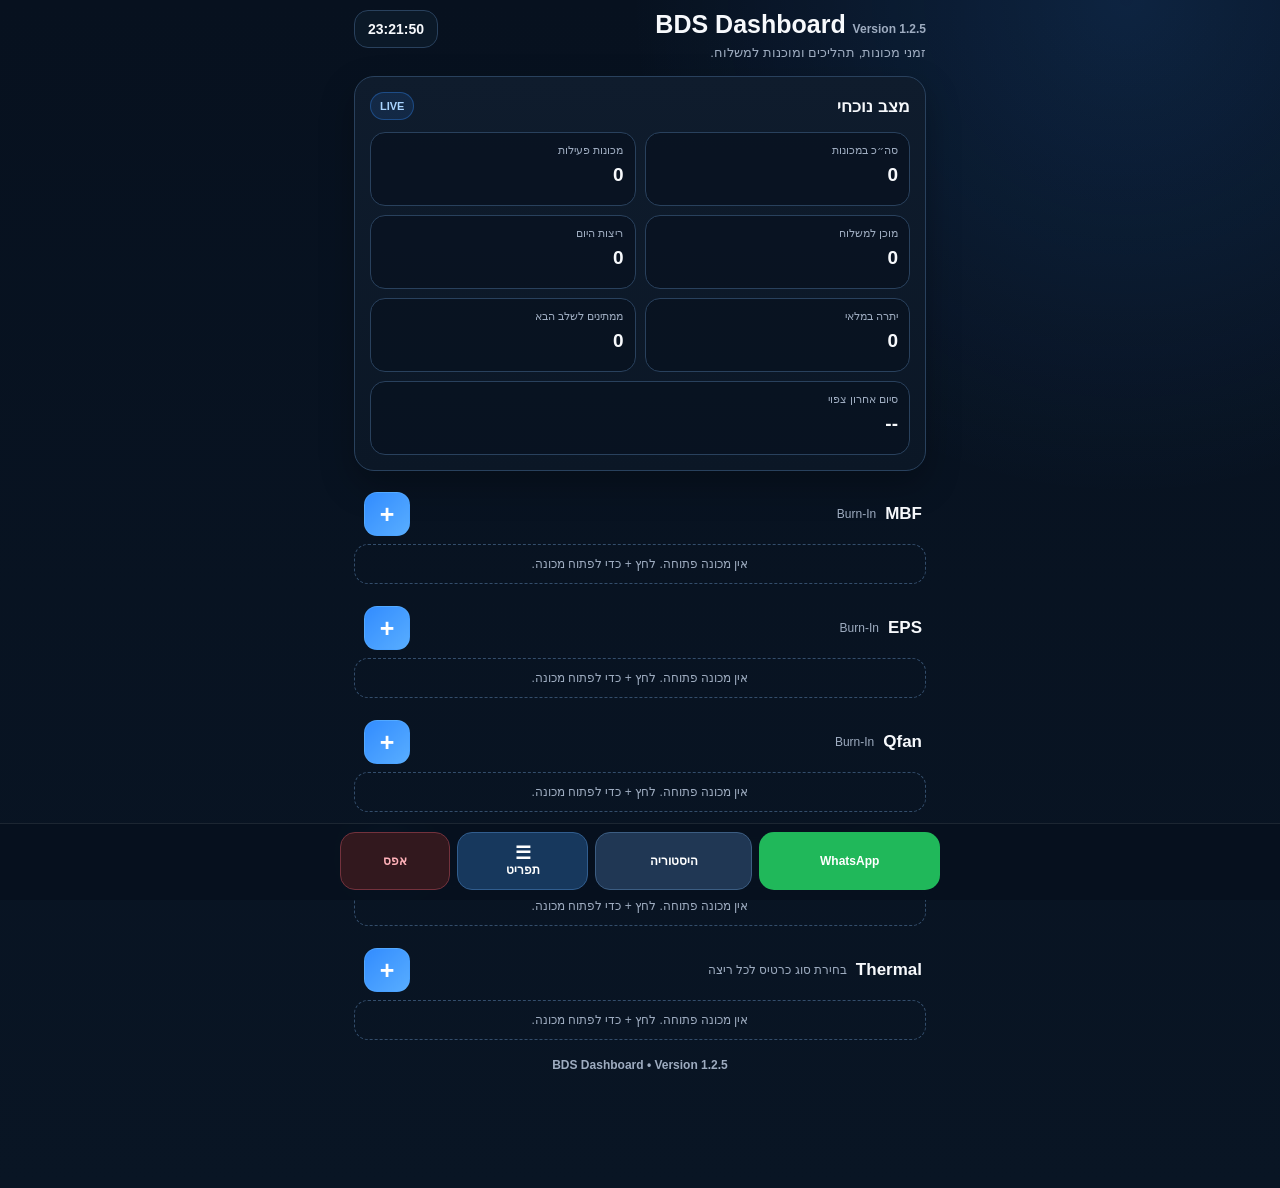
==== commit 366f99e4: "Update print statement from 'Hello' to 'Goodbye'" ====
--- a/BDS217.htm
+++ b/BDS217.htm
@@ -1,1404 +1,2136 @@
-<!DOCTYPE html>
-<html dir="rtl" lang="he">
+<!doctype html>
+<html lang="he" dir="rtl">
 <head>
-<meta charset="utf-8"/>
-<meta content="width=device-width, initial-scale=1.0, viewport-fit=cover, user-scalable=no" name="viewport"/>
-<meta content="#07111f" name="theme-color"/>
-<meta content="yes" name="apple-mobile-web-app-capable"/>
-<meta content="black-translucent" name="apple-mobile-web-app-status-bar-style"/>
-<title>BDS Dashboard — Version 1.2.5</title>
-<style>
-:root {
-  --bg: #07111f;
-  --panel: #0f1c2d;
-  --panel2: #0a1625;
-  --line: #29415d;
-  --text: #f7f9fc;
-  --muted: #9eacc0;
-  --blue: #328cff;
-  --blue2: #58adff;
-  --green: #21c779;
-  --yellow: #ffbd45;
-  --red: #ff5d6c;
-  --purple: #9b7cff;
-  --shadow: 0 14px 36px rgba(0,0,0,.28);
-  --radius: 20px;
-  --accent: #328cff;
-}
-
-* {
-  box-sizing: border-box;
-  -webkit-tap-highlight-color: transparent;
-}
-
-html {
-  background: var(--bg);
-  -webkit-text-size-adjust: 100%;
-}
-
-body {
-  margin: 0;
-  min-height: 100vh;
-  min-height: -webkit-fill-available;
-  color: var(--text);
-  font-family: -apple-system, BlinkMacSystemFont, "Segoe UI", Roboto, Helvetica, Arial, sans-serif;
-  background: radial-gradient(circle at top right, rgba(50,140,255,.12), transparent 32%), linear-gradient(180deg, #07111f 0%, #091524 100%);
-  padding: calc(env(safe-area-inset-top) + 10px) 0 calc(env(safe-area-inset-bottom) + 110px);
-}
-
-button, input, select, textarea {
-  font: inherit;
-  color: inherit;
-}
-
-button {
-  touch-action: manipulation;
-  cursor: pointer;
-}
-
-.app {
-  width: min(100%, 560px);
-  margin: auto;
-  padding: 0 14px;
-}
-
-.header {
-  display: flex;
-  justify-content: space-between;
-  align-items: flex-start;
-  gap: 12px;
-  margin-bottom: 14px;
-}
-
-.header h1 {
-  margin: 0 0 4px;
-  font-size: 24px;
-  line-height: 1.15;
-}
-
-.header p {
-  margin: 0;
-  color: var(--muted);
-  font-size: 13px;
-  line-height: 1.4;
-}
-
-.clock {
-  flex: 0 0 auto;
-  background: #0c1a2a;
-  border: 1px solid var(--line);
-  border-radius: 14px;
-  padding: 9px 11px;
-  font-size: 14px;
-  font-weight: 900;
-  font-variant-numeric: tabular-nums;
-}
-
-.panel, .machine {
-  background: linear-gradient(180deg, var(--panel), #0c1828);
-  border: 1px solid var(--line);
-  border-radius: var(--radius);
-  box-shadow: var(--shadow);
-}
-
-.summary {
-  padding: 15px;
-  margin-bottom: 12px;
-}
-
-.summary-head, .section-head, .machine-head {
-  display: flex;
-  align-items: center;
-  justify-content: space-between;
-  gap: 10px;
-}
-
-.summary-head {
-  margin-bottom: 12px;
-}
-
-.summary-head strong, .section-head strong {
-  font-size: 17px;
-}
-
-.live {
-  font-size: 11px;
-  font-weight: 900;
-  color: #a9d4ff;
-  background: rgba(50,140,255,.12);
-  border: 1px solid rgba(50,140,255,.32);
-  border-radius: 999px;
-  padding: 5px 9px;
-}
-
-.metrics {
-  display: grid;
-  grid-template-columns: 1fr 1fr;
-  gap: 9px;
-}
-
-.metric {
-  background: rgba(7,17,31,.72);
-  border: 1px solid var(--line);
-  border-radius: 15px;
-  padding: 11px;
-  min-height: 73px;
-}
-
-.metric span {
-  display: block;
-  color: var(--muted);
-  font-size: 11px;
-  margin-bottom: 6px;
-}
-
-.metric strong {
-  display: block;
-  font-size: 19px;
-  line-height: 1.2;
-}
-
-.metric.wide {
-  grid-column: 1/-1;
-}
-
-.machines {
-  display: grid;
-  gap: 11px;
-}
-
-.machine-family {
-  margin-bottom: 16px;
-}
-
-.family-head {
-  display: flex;
-  align-items: center;
-  justify-content: space-between;
-  gap: 10px;
-  margin: 0 2px 8px;
-}
-
-.family-title {
-  display: flex;
-  align-items: center;
-  gap: 8px;
-}
-
-.family-title strong {
-  font-size: 16px;
-}
-
-.family-title span {
-  font-size: 11px;
-  color: var(--muted);
-}
-
-.family-add {
-  width: 40px;
-  height: 38px;
-  border-radius: 12px;
-  border: 1px solid var(--line);
-  background: var(--blue);
-  color: #fff;
-  font-size: 22px;
-  font-weight: 800;
-}
-
-.family-machines {
-  display: grid;
-  gap: 11px;
-}
-
-.machine {
-  position: relative;
-  overflow: hidden;
-  padding: 0;
-  border-radius: 20px;
-  border-color: #2c4765;
-  background: linear-gradient(180deg, #0d1d30 0%, #091624 100%);
-  box-shadow: 0 14px 34px rgba(0,0,0,.28);
-}
-
-.machine::before {
-  content: "";
-  position: absolute;
-  right: 0;
-  top: 0;
-  bottom: 0;
-  width: 4px;
-  background: var(--accent);
-}
-
-.machine.is-inactive-hidden {
-  display: none !important;
-}
-
-.machine-head {
-  padding: 14px 16px;
-  margin: 0;
-  border-bottom: 1px solid rgba(255,255,255,.07);
-}
-
-.machine-title {
-  display: flex;
-  align-items: center;
-  gap: 10px;
-}
-
-.machine-icon {
-  width: 42px;
-  height: 42px;
-  border-radius: 14px;
-  display: grid;
-  place-items: center;
-  background: #13263c;
-  border: 1px solid #355172;
-  font-weight: 900;
-  font-size: 18px;
-  color: #fff;
-}
-
-.machine-title strong {
-  display: block;
-  font-size: 18px;
-}
-
-.machine-title small {
-  display: block;
-  color: var(--muted);
-  font-size: 12px;
-  margin-top: 2px;
-}
-
-.machine-tools {
-  display: flex;
-  align-items: center;
-  gap: 6px;
-  flex-wrap: wrap;
-  justify-content: flex-end;
-}
-
-.machine-tool {
-  height: 34px;
-  min-width: 36px;
-  padding: 0 9px;
-  border-radius: 10px;
-  border: 1px solid var(--line);
-  background: #111f2d;
-  color: var(--text);
-  font-weight: 800;
-}
-
-.machine-clone {
-  font-size: 18px;
-}
-
-.machine-remove {
-  color: #ff8b95;
-}
-
-.state {
-  flex: 0 0 auto;
-  border-radius: 999px;
-  padding: 6px 10px;
-  background: #081421;
-  border: 1px solid var(--line);
-  color: #cbd5e1;
-  font-size: 11px;
-  font-weight: 900;
-}
-
-.state.running {
-  color: #80e8b4;
-  border-color: rgba(33,199,121,.42);
-  background: rgba(33,199,121,.1);
-}
-
-.state.finished {
-  color: #d0d7df;
-}
-
-.fields {
-  display: grid;
-  grid-template-columns: 1fr 1.3fr;
-  gap: 10px;
-  padding: 14px 16px 0;
-}
-
-.field.full {
-  grid-column: 1/-1;
-}
-
-label {
-  display: block;
-  color: var(--muted);
-  font-size: 12px;
-  font-weight: 800;
-  margin: 0 0 6px;
-}
-
-input, select, textarea {
-  width: 100%;
-  border-radius: 14px;
-  border: 1px solid #2f4b69;
-  background: #081522;
-  color: #fff;
-  padding: 0 12px;
-  outline: none;
-  font-size: 15px;
-  appearance: none;
-  -webkit-appearance: none;
-}
-
-input {
-  height: 48px;
-}
-
-input:focus, select:focus, textarea:focus {
-  border-color: var(--blue2);
-  box-shadow: 0 0 0 3px rgba(50,140,255,.14);
-}
-
-input[type="number"] {
-  text-align: center;
-  font-size: 19px;
-  font-weight: 900;
-}
-
-textarea {
-  padding: 10px 12px;
-  min-height: 64px;
-  resize: vertical;
-}
-
-.machine-extra {
-  display: grid;
-  grid-template-columns: 1fr 1fr;
-  gap: 10px;
-  padding: 10px 16px 0;
-}
-
-.machine-extra .field.full {
-  grid-column: 1/-1;
-}
-
-.machine-lock-banner {
-  display: none;
-  align-items: center;
-  justify-content: center;
-  gap: 8px;
-  margin: 12px 16px 0;
-  padding: 10px;
-  border: 1px solid rgba(33,199,121,.45);
-  border-radius: 14px;
-  background: rgba(24,105,70,.28);
-  color: #9af0c0;
-  font-weight: 900;
-  font-size: 13px;
-  text-align: center;
-}
-
-.machine.is-run-locked .machine-lock-banner {
-  display: flex;
-}
-
-.machine-summary {
-  display: none;
-  grid-template-columns: 1fr 1fr;
-  gap: 10px;
-  margin: 12px 16px 0;
-}
-
-.machine.is-run-locked .machine-summary {
-  display: grid;
-}
-
-.machine-summary .summary-box {
-  border: 1px solid #2b4562;
-  background: linear-gradient(180deg, #0b1928, #081522);
-  border-radius: 14px;
-  padding: 12px;
-  min-height: 70px;
-  display: flex;
-  flex-direction: column;
-  justify-content: center;
-}
-
-.machine-summary .summary-box span {
-  color: var(--muted);
-  font-size: 11px;
-  font-weight: 800;
-  margin-bottom: 4px;
-}
-
-.machine-summary .summary-box strong {
-  font-size: 14px;
-  line-height: 1.35;
-  word-break: break-word;
-}
-
-.runtime-panel {
-  margin: 12px 16px 0;
-  padding: 14px;
-  border: 1px solid #2d4967;
-  border-radius: 16px;
-  background: radial-gradient(circle at 80% 10%, rgba(50,140,255,.12), transparent 36%), #081522;
-  display: none;
-  grid-template-columns: 1fr auto;
-  align-items: center;
-  gap: 14px;
-}
-
-.machine.is-run-locked .runtime-panel {
-  display: grid;
-}
-
-.runtime-caption {
-  color: var(--muted);
-  font-size: 12px;
-  font-weight: 800;
-  margin-bottom: 4px;
-}
-
-.runtime-value {
-  font-size: 28px;
-  font-weight: 900;
-  letter-spacing: 1px;
-  font-variant-numeric: tabular-nums;
-}
-
-.runtime-end {
-  margin-top: 8px;
-  padding-top: 8px;
-  border-top: 1px solid rgba(255,255,255,.08);
-  color: var(--muted);
-  font-size: 12px;
-}
-
-.runtime-end strong {
-  display: block;
-  color: #62dc9c;
-  font-size: 15px;
-  margin-top: 2px;
-}
-
-.progress-ring {
-  --p: 0;
-  width: 86px;
-  height: 86px;
-  border-radius: 50%;
-  display: grid;
-  place-items: center;
-  background: conic-gradient(#35ce7d calc(var(--p)*1%), #1d3348 0);
-  position: relative;
-}
-
-.progress-ring::before {
-  content: "";
-  position: absolute;
-  inset: 9px;
-  border-radius: 50%;
-  background: #0a1725;
-}
-
-.progress-ring strong {
-  position: relative;
-  font-size: 20px;
-}
-
-.actions {
-  display: grid;
-  grid-template-columns: 1.2fr 1fr auto;
-  gap: 8px;
-  padding: 14px 16px;
-}
-
-.machine.is-run-locked .actions {
-  grid-template-columns: 1fr;
-}
-
-.machine.is-run-locked .fields,
-.machine.is-run-locked .machine-extra,
-.machine.is-run-locked .now,
-.machine.is-run-locked .machine-edit,
-.machine.is-run-locked .machine-clone,
-.machine.is-run-locked .machine-remove {
-  display: none !important;
-}
-
-.machine.is-run-finished .actions {
-  grid-template-columns: 1fr 1fr;
-}
-
-.btn {
-  min-height: 48px;
-  border: 0;
-  border-radius: 14px;
-  font-weight: 900;
-  font-size: 15px;
-  display: flex;
-  align-items: center;
-  justify-content: center;
-  gap: 7px;
-  transition: transform .08s ease, filter .08s ease;
-  user-select: none;
-}
-
-.btn:active {
-  transform: scale(.97);
-  filter: brightness(.95);
-}
-
-.btn-primary { background: linear-gradient(135deg, var(--blue), var(--blue2)); color: #fff; }
-.btn-success { background: #153825; color: #83e8b6; border: 1px solid #2d7653; }
-.btn-soft { background: #17263a; color: #e2e9f1; border: 1px solid #314967; }
-.btn-danger { background: #32181e; color: #ffb1b9; border: 1px solid #73323d; }
-.btn-whatsapp { background: #20b85a; color: #fff; }
-.btn-history { background: #203754; color: #fff; border: 1px solid #3c5d82; }
-.btn-small { min-height: 40px; padding: 0 12px; font-size: 13px; }
-.clear-btn { width: 52px; }
-
-.finish.is-armed {
-  background: #a26a13 !important;
-  border-color: #ffbd45 !important;
-  color: #fff !important;
-  animation: safePulse .7s ease-in-out infinite alternate;
-}
-
-@keyframes safePulse {
-  from { transform: scale(1); }
-  to { transform: scale(1.02); }
-}
-
-.result {
-  display: grid;
-  gap: 8px;
-  padding: 12px 16px;
-  border-top: 1px solid var(--line);
-}
-
-.machine.is-run-locked .result {
-  display: none;
-}
-
-.result-row {
-  display: flex;
-  justify-content: space-between;
-  gap: 12px;
-  align-items: flex-start;
-}
-
-.result-row span { color: var(--muted); font-size: 12px; }
-.result-row strong { font-size: 14px; text-align: left; line-height: 1.35; }
-.countdown { font-size: 18px !important; font-variant-numeric: tabular-nums; }
-
-.app-page { display: none; }
-.app-page.is-active { display: block; }
-
-.sim-panel, .qc-panel { padding: 14px; margin-top: 12px; }
-.sim-intro { margin: 0 0 12px; color: var(--muted); font-size: 13px; line-height: 1.45; }
-.sim-start { margin-bottom: 12px; }
-.sim-machine { border: 1px solid var(--line); background: #081421; border-radius: 16px; padding: 12px; margin-bottom: 9px; }
-.sim-machine-head { display: flex; justify-content: space-between; align-items: center; gap: 10px; margin-bottom: 10px; }
-.sim-fields { display: grid; grid-template-columns: 1fr 1fr; gap: 9px; }
-.sim-actions, .qc-actions { display: grid; grid-template-columns: 1fr auto; gap: 8px; margin-top: 10px; }
-.sim-results { display: none; margin-top: 13px; }
-.sim-results.show { display: block; }
-.sim-summary { display: grid; grid-template-columns: 1fr 1fr; gap: 9px; margin-bottom: 11px; }
-.sim-list { display: grid; gap: 8px; }
-.sim-item { border: 1px solid var(--line); background: #081421; border-radius: 14px; padding: 11px; }
-.sim-item-head { display: flex; justify-content: space-between; gap: 10px; align-items: center; }
-
-.inv-grid { display: grid; grid-template-columns: repeat(2,1fr); gap: 9px; }
-.inv-form { display: grid; grid-template-columns: repeat(2,1fr); gap: 9px; }
-.inv-form .full { grid-column: 1/-1; }
-.inv-list { display: grid; gap: 9px; margin-top: 12px; }
-.inv-row { border: 1px solid var(--line); background: #081421; border-radius: 15px; padding: 12px; }
-.inv-row-head, .inv-row-actions { display: flex; align-items: center; justify-content: space-between; gap: 8px; }
-.inv-meta { font-size: 12px; color: var(--muted); margin-top: 6px; line-height: 1.5; }
-.inv-note { margin-top: 7px; font-size: 13px; white-space: pre-wrap; background: rgba(0,0,0,.2); padding: 6px 10px; border-radius: 8px; }
-.inv-badge { display: inline-flex; padding: 3px 8px; border-radius: 999px; background: rgba(50,140,255,.15); font-size: 11px; font-weight: 800; color: #8ec2ff; }
-.mini-actions { display: flex; gap: 6px; }
-.mini-btn { border: 1px solid var(--line); background: #122131; color: var(--text); border-radius: 9px; padding: 6px 10px; font-weight: 800; font-size: 12px; }
-.mini-btn.danger { color: #ff8992; border-color: #632a32; }
-
-.qc-grid { display: grid; grid-template-columns: 1.2fr .8fr; gap: 9px; }
-.qc-list { display: grid; gap: 8px; margin-top: 11px; }
-.qc-row { display: grid; grid-template-columns: 1fr auto; gap: 10px; align-items: center; background: #081421; border: 1px solid var(--line); border-radius: 14px; padding: 12px; }
-.qc-row strong { font-size: 15px; }
-.qc-meta { font-size: 11px; color: var(--muted); margin-top: 4px; }
-.qc-side { display: flex; align-items: center; gap: 8px; }
-.qc-qty { font-size: 22px; font-weight: 900; color: #7de7b1; min-width: 32px; text-align: center; }
-.qc-delete { min-width: 48px; height: 38px; border-radius: 10px; border: 1px solid #71303c; background: #30171d; color: #ffb0b8; font-size: 12px; font-weight: 900; }
-.qc-actions-inline { display: flex; gap: 6px; margin-top: 8px; }
-
-.empty { text-align: center; color: var(--muted); font-size: 13px; padding: 16px; border: 1px dashed #334b68; border-radius: 14px; }
-
-.bottom {
-  position: fixed;
-  z-index: 50;
-  right: 0;
-  left: 0;
-  bottom: 0;
-  padding: 8px max(12px, env(safe-area-inset-right)) calc(8px + env(safe-area-inset-bottom)) max(12px, env(safe-area-inset-left));
-  background: rgba(7,17,31,.95);
-  backdrop-filter: blur(18px);
-  -webkit-backdrop-filter: blur(18px);
-  border-top: 1px solid rgba(255,255,255,.08);
-}
-
-.bottom-inner {
-  width: min(100%, 560px);
-  margin: auto;
-  display: grid;
-  grid-template-columns: 1.1fr .9fr .8fr .7fr;
-  gap: 7px;
-}
-
-.bottom .btn { min-height: 54px; font-size: 13px; }
-.btn-menu { display: flex; flex-direction: column; align-items: center; justify-content: center; gap: 1px; background: #17385d; color: #fff; border: 1px solid #315d8e; }
-.btn-menu span:first-child { font-size: 18px; line-height: 1; }
-
-.overlay {
-  display: none;
-  position: fixed;
-  z-index: 90;
-  inset: 0;
-  background: rgba(0,0,0,.75);
-  padding: calc(env(safe-area-inset-top) + 12px) 12px calc(env(safe-area-inset-bottom) + 12px);
-}
-
-.overlay.open {
-  display: flex;
-  align-items: flex-end;
-  justify-content: center;
-}
-
-.sheet {
-  width: min(100%, 580px);
-  max-height: 88vh;
-  overflow-y: auto;
-  -webkit-overflow-scrolling: touch;
-  background: #0e1a2a;
-  border: 1px solid #34506f;
-  border-radius: 24px 24px 0 0;
-  box-shadow: 0 -10px 40px rgba(0,0,0,.5);
-  padding: 16px;
-}
-
-.sheet-head {
-  position: sticky;
-  top: -16px;
-  z-index: 4;
-  background: #0e1a2a;
-  display: flex;
-  justify-content: space-between;
-  align-items: center;
-  gap: 10px;
-  padding: 4px 0 12px;
-  border-bottom: 1px solid var(--line);
-  margin-bottom: 13px;
-}
-
-.sheet-head h2 { margin: 0; font-size: 20px; }
-.close { width: 40px; height: 40px; border-radius: 12px; border: 1px solid #34506f; background: #17263a; color: #fff; font-size: 22px; }
-
-.edit-grid, .filters, .history-metrics { display: grid; grid-template-columns: 1fr 1fr; gap: 9px; }
-.edit-grid .full { grid-column: 1/-1; }
-.modal-actions, .filter-actions, .confirm-actions, .history-actions { display: grid; grid-template-columns: 1fr 1fr; gap: 9px; margin-top: 12px; }
-
-.mode-grid { display: grid; grid-template-columns: 1fr 1fr; gap: 10px; }
-.mode-option {
-  min-height: 90px;
-  border: 1px solid var(--line);
-  border-radius: 16px;
-  background: #0a1726;
-  color: var(--text);
-  padding: 12px;
-  display: flex;
-  flex-direction: column;
-  align-items: flex-start;
-  justify-content: center;
-  gap: 4px;
-  text-align: right;
-}
-
-.mode-option span { font-size: 22px; }
-.mode-option strong { font-size: 15px; }
-.mode-option small { font-size: 11px; color: var(--muted); }
-.mode-option.is-current { border-color: var(--blue); background: rgba(50,140,255,.14); }
-
-.history-section { margin-top: 14px; }
-.history-section h3 { margin: 0 0 9px; font-size: 15px; }
-.history-card { border: 1px solid var(--line); background: #081421; border-radius: 15px; padding: 11px; margin-bottom: 8px; }
-.history-head { display: flex; justify-content: space-between; gap: 10px; margin-bottom: 7px; }
-.history-line { display: flex; justify-content: space-between; gap: 10px; padding: 5px 0; border-top: 1px solid rgba(255,255,255,.06); font-size: 13px; }
-.history-line:first-of-type { border-top: 0; }
-
-.toast {
-  position: fixed;
-  z-index: 110;
-  left: 50%;
-  bottom: calc(80px + env(safe-area-inset-bottom));
-  transform: translate(-50%, 20px);
-  opacity: 0;
-  pointer-events: none;
-  background: #101d2d;
-  color: #fff;
-  border: 1px solid #36506f;
-  border-radius: 14px;
-  padding: 10px 16px;
-  box-shadow: var(--shadow);
-  font-size: 13px;
-  font-weight: 900;
-  transition: .2s ease;
-  white-space: nowrap;
-}
-
-.toast.show { opacity: 1; transform: translate(-50%, 0); }
-.confirm-text { color: var(--muted); font-size: 14px; line-height: 1.5; margin: 0 0 14px; }
-.app-footer { margin: 20px 0 20px; text-align: center; color: var(--muted); font-size: 12px; font-weight: 800; }
-
-@media (max-width: 480px) {
-  .actions { grid-template-columns: 1fr 1fr; }
-  .actions .clear-btn { grid-column: 1/-1; width: 100%; }
-  .inv-form, .qc-grid, .edit-grid { grid-template-columns: 1fr; }
-  .inv-form .full, .qc-grid .full, .edit-grid .full { grid-column: auto; }
-}
-
-@media (max-width: 360px) {
-  .metrics, .mode-grid { grid-template-columns: 1fr; }
-  .bottom-inner { grid-template-columns: 1fr 1fr; }
-  .bottom-inner .btn-danger { grid-column: 1/-1; }
-}
-</style>
+  <meta charset="utf-8">
+  <meta name="viewport" content="width=device-width,initial-scale=1,viewport-fit=cover">
+  <meta name="theme-color" content="#07111f">
+  <meta name="apple-mobile-web-app-capable" content="yes">
+  <meta name="apple-mobile-web-app-status-bar-style" content="black-translucent">
+  <meta name="format-detection" content="telephone=no">
+  <title>BDS Dashboard — Version 1.2.5</title>
+  <style>
+    :root{
+      color-scheme:dark;
+      --bg:#07111f;
+      --panel:#0f1c2d;
+      --panel2:#091624;
+      --line:#29415d;
+      --line2:#355574;
+      --text:#f7f9fc;
+      --muted:#9eacc0;
+      --blue:#328cff;
+      --blue2:#58adff;
+      --green:#21c779;
+      --yellow:#ffbd45;
+      --red:#ff5d6c;
+      --purple:#9b7cff;
+      --shadow:0 14px 34px rgba(0,0,0,.28);
+      --radius:20px;
+    }
+    *{box-sizing:border-box;-webkit-tap-highlight-color:transparent}
+    html{
+      min-width:320px;
+      background:var(--bg);
+      -webkit-text-size-adjust:100%;
+      text-size-adjust:100%;
+      scroll-behavior:smooth;
+    }
+    body{
+      margin:0;
+      min-width:320px;
+      min-height:100vh;
+      min-height:100dvh;
+      overflow-x:hidden;
+      color:var(--text);
+      font-family:-apple-system,BlinkMacSystemFont,"Segoe UI",Arial,sans-serif;
+      background:
+        radial-gradient(circle at 88% 0,rgba(50,140,255,.15),transparent 31rem),
+        linear-gradient(180deg,#07111f 0%,#091524 100%);
+      padding:10px 0 112px;
+      padding-top:calc(env(safe-area-inset-top,0px) + 10px);
+      padding-bottom:calc(env(safe-area-inset-bottom,0px) + 112px);
+    }
+    body.modal-open{overflow:hidden;touch-action:none}
+    button,input,select,textarea{font:inherit}
+    button{touch-action:manipulation}
+    button:disabled{cursor:not-allowed}
+    input,select,textarea{min-width:0}
+    .app{width:100%;max-width:600px;margin:0 auto;padding:0 14px}
+    .page{display:none}
+    .page.is-active{display:block}
+    .header{
+      display:flex;
+      justify-content:space-between;
+      align-items:flex-start;
+      gap:12px;
+      margin:0 0 14px;
+    }
+    .header h1{margin:0 0 4px;font-size:25px;line-height:1.18}
+    .header p{margin:0;color:var(--muted);font-size:13px;line-height:1.45}
+    .version{font-size:12px;color:var(--muted);font-weight:800;white-space:nowrap}
+    .clock{
+      flex:0 0 auto;
+      min-width:84px;
+      padding:10px 11px;
+      border:1px solid var(--line);
+      border-radius:14px;
+      background:#0b1928;
+      font-size:14px;
+      font-weight:900;
+      text-align:center;
+      font-variant-numeric:tabular-nums;
+    }
+    .storage-warning{
+      display:none;
+      margin:0 0 12px;
+      padding:11px 13px;
+      border:1px solid rgba(255,189,69,.48);
+      border-radius:14px;
+      background:rgba(255,189,69,.1);
+      color:#ffe0a2;
+      font-size:13px;
+      line-height:1.4;
+    }
+    .storage-warning.show{display:block}
+    .panel,.machine{
+      border:1px solid var(--line);
+      border-radius:var(--radius);
+      background:linear-gradient(180deg,var(--panel),#0b1726);
+      box-shadow:var(--shadow);
+    }
+    .summary{padding:15px;margin-bottom:13px}
+    .summary-head,.section-head,.family-head,.machine-head,.page-head{
+      display:flex;
+      align-items:center;
+      justify-content:space-between;
+      gap:10px;
+    }
+    .summary-head,.section-head{margin-bottom:12px}
+    .summary-head strong,.section-head strong{font-size:17px}
+    .page-head{margin:0 0 12px}
+    .page-head h2{margin:0;font-size:21px}
+    .live{
+      display:inline-flex;
+      align-items:center;
+      justify-content:center;
+      min-height:28px;
+      padding:5px 9px;
+      border:1px solid rgba(50,140,255,.35);
+      border-radius:999px;
+      background:rgba(50,140,255,.12);
+      color:#a9d4ff;
+      font-size:11px;
+      font-weight:900;
+      white-space:nowrap;
+    }
+    .metrics{display:grid;grid-template-columns:1fr 1fr;gap:9px}
+    .metric{
+      min-width:0;
+      min-height:74px;
+      padding:11px;
+      border:1px solid var(--line);
+      border-radius:15px;
+      background:rgba(7,17,31,.72);
+    }
+    .metric.wide{grid-column:1/-1}
+    .metric span{display:block;margin-bottom:6px;color:var(--muted);font-size:11px}
+    .metric strong{display:block;font-size:19px;line-height:1.25;overflow-wrap:anywhere}
+    .families{display:grid;gap:14px}
+    .family{
+      padding:0;
+      border-radius:18px;
+    }
+    .family-head{
+      min-height:56px;
+      padding:8px 4px 8px 10px;
+    }
+    .family-title{display:flex;align-items:center;gap:9px;min-width:0}
+    .family-title strong{font-size:17px}
+    .family-title span{color:var(--muted);font-size:12px;overflow-wrap:anywhere}
+    .family-add{
+      flex:0 0 auto;
+      width:46px;
+      height:44px;
+      border:1px solid rgba(88,173,255,.48);
+      border-radius:13px;
+      background:linear-gradient(135deg,var(--blue),var(--blue2));
+      color:#fff;
+      font-size:25px;
+      font-weight:900;
+      cursor:pointer;
+    }
+    .family-machines{display:grid;gap:11px}
+    .family-empty{
+      padding:12px 13px;
+      border:1px dashed #334d6b;
+      border-radius:14px;
+      color:var(--muted);
+      font-size:12px;
+      text-align:center;
+    }
+    .machine{
+      --accent:#328cff;
+      position:relative;
+      overflow:hidden;
+      padding:0;
+      border-color:#2c4765;
+      border-radius:22px;
+      background:linear-gradient(180deg,#0d1d30 0%,#091624 100%);
+    }
+    .machine:before{
+      content:"";
+      position:absolute;
+      z-index:1;
+      top:0;
+      right:0;
+      bottom:0;
+      width:4px;
+      background:var(--accent);
+    }
+    .machine[data-state="running"]{border-color:rgba(33,199,121,.55)}
+    .machine[data-state="overdue"]{border-color:rgba(255,189,69,.6)}
+    .machine[data-state="finished"]{border-color:rgba(88,173,255,.62)}
+    .machine-head{
+      position:relative;
+      z-index:2;
+      align-items:flex-start;
+      padding:16px 17px 14px;
+      border-bottom:1px solid rgba(255,255,255,.07);
+    }
+    .machine-title{display:flex;align-items:center;gap:10px;min-width:0}
+    .machine-icon{
+      flex:0 0 auto;
+      width:46px;
+      height:46px;
+      display:grid;
+      place-items:center;
+      border:1px solid #3b5b7d;
+      border-radius:14px;
+      background:#132a43;
+      color:#fff;
+      font-size:19px;
+      font-weight:900;
+    }
+    .machine-title-text{min-width:0}
+    .machine-title strong{display:block;font-size:20px;overflow-wrap:anywhere}
+    .machine-title small{display:block;margin-top:4px;color:var(--muted);font-size:12px}
+    .machine-tools{display:flex;justify-content:flex-end;align-items:center;gap:6px;flex-wrap:wrap;max-width:195px}
+    .machine-tool{
+      min-width:38px;
+      min-height:36px;
+      padding:0 9px;
+      border:1px solid var(--line2);
+      border-radius:10px;
+      background:#112235;
+      color:var(--text);
+      font-size:12px;
+      font-weight:900;
+      cursor:pointer;
+    }
+    .machine-tool.icon{font-size:19px}
+    .machine-tool.danger{color:#ffabb3}
+    .machine-tool:disabled{opacity:.34}
+    .state{
+      min-height:34px;
+      display:inline-flex;
+      align-items:center;
+      justify-content:center;
+      padding:6px 10px;
+      border:1px solid var(--line);
+      border-radius:999px;
+      background:#081421;
+      color:#cbd5e1;
+      font-size:11px;
+      font-weight:900;
+      white-space:nowrap;
+    }
+    .state.running{border-color:rgba(33,199,121,.45);background:rgba(33,199,121,.1);color:#8aefbc}
+    .state.overdue{border-color:rgba(255,189,69,.48);background:rgba(255,189,69,.1);color:#ffd37e}
+    .state.finished{border-color:rgba(88,173,255,.48);background:rgba(50,140,255,.12);color:#b8dcff}
+    .fields{display:grid;grid-template-columns:minmax(92px,.66fr) minmax(0,1.34fr);gap:10px}
+    .machine>.fields{margin:15px 17px 0}
+    .field{min-width:0}
+    .field.full{grid-column:1/-1}
+    label{display:block;margin:0 0 7px;color:var(--muted);font-size:12px;font-weight:800}
+    input,select,textarea{
+      width:100%;
+      border:1px solid #314c69;
+      border-radius:14px;
+      outline:none;
+      background:#081522;
+      color:#fff;
+      appearance:none;
+      -webkit-appearance:none;
+    }
+    input,select{height:52px;padding:0 12px}
+    select{
+      padding-left:34px;
+      background-image:
+        linear-gradient(45deg,transparent 50%,#9fb3c8 50%),
+        linear-gradient(135deg,#9fb3c8 50%,transparent 50%);
+      background-position:18px 22px,13px 22px;
+      background-size:5px 5px,5px 5px;
+      background-repeat:no-repeat;
+    }
+    textarea{min-height:86px;padding:12px;resize:vertical;line-height:1.45}
+    input:focus,select:focus,textarea:focus{border-color:var(--blue2);box-shadow:0 0 0 3px rgba(50,140,255,.14)}
+    input[type="number"]{font-size:20px;font-weight:900;text-align:center}
+    input[type="color"]{padding:5px}
+    input:disabled,select:disabled,textarea:disabled{
+      opacity:.9;
+      border-color:#263d57;
+      background:#0a1522;
+      color:#dce7f2;
+      -webkit-text-fill-color:#dce7f2;
+    }
+    .machine-extra{
+      display:grid;
+      grid-template-columns:1fr 1fr;
+      gap:10px;
+      margin:11px 17px 0;
+    }
+    .machine-extra .full{grid-column:1/-1}
+    .lock-banner{
+      display:none;
+      align-items:center;
+      justify-content:center;
+      gap:8px;
+      min-height:54px;
+      margin:13px 17px 0;
+      padding:10px 12px;
+      border:1px solid rgba(33,199,121,.44);
+      border-radius:14px;
+      background:rgba(24,105,70,.25);
+      color:#9af0c0;
+      font-size:13px;
+      font-weight:900;
+      text-align:center;
+      line-height:1.35;
+    }
+    .machine.is-locked .lock-banner{display:flex}
+    .machine[data-state="finished"] .lock-banner{
+      border-color:rgba(50,140,255,.5);
+      background:rgba(38,91,153,.2);
+      color:#c3e0ff;
+    }
+    .runtime{
+      display:none;
+      grid-template-columns:1fr auto;
+      align-items:center;
+      gap:15px;
+      margin:13px 17px 0;
+      padding:15px;
+      border:1px solid #2d4967;
+      border-radius:17px;
+      background:radial-gradient(circle at 82% 10%,rgba(50,140,255,.12),transparent 38%),#081522;
+    }
+    .machine.is-locked .runtime{display:grid}
+    .runtime-label{margin-bottom:5px;color:var(--muted);font-size:12px;font-weight:800}
+    .runtime-value{font-size:31px;font-weight:950;letter-spacing:.8px;font-variant-numeric:tabular-nums}
+    .runtime-end{margin-top:10px;padding-top:9px;border-top:1px solid rgba(255,255,255,.08);color:var(--muted);font-size:11px}
+    .runtime-end strong{display:block;margin-top:4px;color:#70e4a7;font-size:15px}
+    .progress{
+      --p:0;
+      position:relative;
+      width:92px;
+      height:92px;
+      display:grid;
+      place-items:center;
+      border-radius:50%;
+      background:conic-gradient(var(--green) calc(var(--p) * 1%),#1d3348 0);
+    }
+    .progress:before{content:"";position:absolute;inset:10px;border-radius:50%;background:#0a1725}
+    .progress strong{position:relative;font-size:21px}
+    .machine-summary{
+      display:none;
+      grid-template-columns:1fr 1fr;
+      gap:9px;
+      margin:11px 17px 0;
+    }
+    .machine.is-locked .machine-summary{display:grid}
+    .machine.is-locked>.fields,
+    .machine.is-locked>.machine-extra{display:none}
+    .machine.is-locked .machine-tool{display:none}
+    .summary-box{
+      min-width:0;
+      min-height:78px;
+      display:flex;
+      flex-direction:column;
+      justify-content:center;
+      padding:11px;
+      border:1px solid var(--line);
+      border-radius:14px;
+      background:#0a1725;
+    }
+    .summary-box span{margin-bottom:6px;color:var(--muted);font-size:11px;font-weight:800}
+    .summary-box strong{font-size:14px;line-height:1.4;overflow-wrap:anywhere}
+    .summary-box.notes{grid-column:1/-1}
+    .actions{display:grid;grid-template-columns:1.15fr 1fr auto;gap:8px;margin:13px 17px 0}
+    .btn{
+      min-width:0;
+      min-height:52px;
+      display:flex;
+      align-items:center;
+      justify-content:center;
+      gap:7px;
+      padding:8px 11px;
+      border:0;
+      border-radius:14px;
+      color:#fff;
+      font-weight:900;
+      line-height:1.2;
+      text-align:center;
+      cursor:pointer;
+      transition:transform .08s ease,filter .08s ease,opacity .15s ease;
+    }
+    .btn:active:not(:disabled){transform:scale(.98);filter:brightness(.95)}
+    .btn:disabled{opacity:.35}
+    .btn-primary{background:linear-gradient(135deg,var(--blue),var(--blue2))}
+    .btn-success{border:1px solid #2d7653;background:#153825;color:#91edbd}
+    .btn-soft{border:1px solid #314967;background:#17263a;color:#e6edf5}
+    .btn-danger{border:1px solid #73323d;background:#32181e;color:#ffb1b9}
+    .btn-whatsapp{background:#20b85a}
+    .btn-history{border:1px solid #3c5d82;background:#203754}
+    .btn-small{min-height:43px;padding:7px 10px;font-size:13px}
+    .clear-btn{width:62px}
+    .machine[data-state="finished"] .actions{grid-template-columns:1fr}
+    .machine.is-locked:not([data-state="finished"]) .actions{grid-template-columns:1fr}
+    .machine.is-locked:not([data-state="finished"]) .actions .start-btn,
+    .machine.is-locked:not([data-state="finished"]) .actions .clear-btn{display:none}
+    .machine[data-state="finished"] .actions .start-btn,
+    .machine[data-state="finished"] .actions .finish-btn{display:none}
+    .machine[data-state="finished"] .actions .clear-btn{width:100%}
+    .result{
+      display:grid;
+      gap:8px;
+      margin:14px 17px 17px;
+      padding-top:13px;
+      border-top:1px solid var(--line);
+    }
+    .result-row{display:flex;justify-content:space-between;align-items:flex-start;gap:12px}
+    .result-row span{color:var(--muted);font-size:12px}
+    .result-row strong{font-size:14px;line-height:1.35;text-align:left;overflow-wrap:anywhere}
+    .result-row .countdown{font-size:18px;font-variant-numeric:tabular-nums}
+    .section-panel{padding:14px}
+    .section-panel+.section-panel{margin-top:12px}
+    .form-grid{display:grid;grid-template-columns:1fr 1fr;gap:9px}
+    .form-grid .full{grid-column:1/-1}
+    .form-actions{display:grid;grid-template-columns:1fr 1fr;gap:9px;margin-top:10px}
+    .list{display:grid;gap:9px;margin-top:11px}
+    .empty{
+      padding:14px;
+      border:1px dashed #334b68;
+      border-radius:14px;
+      color:var(--muted);
+      font-size:13px;
+      text-align:center;
+    }
+    .record{
+      padding:11px;
+      border:1px solid var(--line);
+      border-radius:15px;
+      background:#081421;
+    }
+    .record-head{display:flex;justify-content:space-between;align-items:flex-start;gap:10px}
+    .record-head strong{font-size:15px;overflow-wrap:anywhere}
+    .record-qty{flex:0 0 auto;color:#7de7b1;font-size:22px;font-weight:900}
+    .record-meta{margin-top:5px;color:var(--muted);font-size:11px;line-height:1.5;overflow-wrap:anywhere}
+    .record-note{margin-top:7px;font-size:13px;line-height:1.45;white-space:pre-wrap;overflow-wrap:anywhere}
+    .record-actions{display:flex;justify-content:flex-end;gap:7px;margin-top:9px}
+    .mini-btn{
+      min-height:38px;
+      padding:6px 10px;
+      border:1px solid var(--line);
+      border-radius:10px;
+      background:#122131;
+      color:var(--text);
+      font-size:12px;
+      font-weight:900;
+    }
+    .mini-btn.danger{border-color:#6d3340;color:#ff9da7}
+    .badge{
+      display:inline-flex;
+      margin-inline-start:5px;
+      padding:4px 7px;
+      border-radius:999px;
+      background:rgba(50,140,255,.14);
+      color:#b8d9ff;
+      font-size:10px;
+      font-weight:900;
+    }
+    .sim-intro{margin:0 0 12px;color:var(--muted);font-size:13px;line-height:1.45}
+    .sim-machine{margin-bottom:9px;padding:11px;border:1px solid var(--line);border-radius:15px;background:#081421}
+    .sim-machine-head{display:flex;justify-content:space-between;gap:9px;margin-bottom:9px}
+    .sim-machine-head strong{font-size:14px}
+    .sim-machine-head span{color:var(--muted);font-size:11px}
+    .sim-fields{display:grid;grid-template-columns:1fr 1fr;gap:9px}
+    .sim-results{display:none;margin-top:13px}
+    .sim-results.show{display:block}
+    .sim-list{display:grid;gap:8px;margin-top:10px}
+    .sim-item{padding:11px;border:1px solid var(--line);border-radius:14px;background:#081421}
+    .sim-item-head{display:flex;justify-content:space-between;align-items:flex-start;gap:9px}
+    .sim-item-head strong{font-size:14px}
+    .sim-item-head span{color:var(--muted);font-size:11px;text-align:left}
+    .sim-batch{display:flex;justify-content:space-between;gap:9px;margin-top:7px;padding-top:7px;border-top:1px solid rgba(255,255,255,.07);font-size:12px}
+    .sim-batch span{color:var(--muted)}
+    .bottom{
+      position:fixed;
+      z-index:60;
+      right:0;
+      bottom:0;
+      left:0;
+      padding:8px 12px 10px;
+      padding-right:max(12px,env(safe-area-inset-right,0px));
+      padding-bottom:calc(10px + env(safe-area-inset-bottom,0px));
+      padding-left:max(12px,env(safe-area-inset-left,0px));
+      border-top:1px solid rgba(255,255,255,.09);
+      background:rgba(7,17,31,.96);
+      -webkit-backdrop-filter:blur(18px);
+      backdrop-filter:blur(18px);
+    }
+    .bottom-inner{
+      width:100%;
+      max-width:600px;
+      display:grid;
+      grid-template-columns:1.08fr .94fr .78fr .66fr;
+      gap:7px;
+      margin:0 auto;
+    }
+    .bottom .btn{min-height:58px;padding:7px 5px;border-radius:15px;font-size:12px}
+    .menu-btn{flex-direction:column;gap:1px;border:1px solid #315d8e;background:#17385d}
+    .menu-btn span:first-child{font-size:18px;line-height:1}
+    .overlay{
+      position:fixed;
+      z-index:100;
+      inset:0;
+      display:none;
+      align-items:flex-end;
+      justify-content:center;
+      padding:12px;
+      padding-top:calc(12px + env(safe-area-inset-top,0px));
+      padding-bottom:calc(12px + env(safe-area-inset-bottom,0px));
+      background:rgba(0,0,0,.7);
+      overscroll-behavior:contain;
+    }
+    .overlay.open{display:flex}
+    .overlay.confirm{z-index:130}
+    .sheet{
+      width:100%;
+      max-width:630px;
+      max-height:calc(100vh - 24px);
+      max-height:calc(100dvh - 24px - env(safe-area-inset-top,0px) - env(safe-area-inset-bottom,0px));
+      overflow:auto;
+      overscroll-behavior:contain;
+      -webkit-overflow-scrolling:touch;
+      padding:16px;
+      border:1px solid #34506f;
+      border-radius:24px;
+      background:#0e1a2a;
+      box-shadow:0 24px 60px rgba(0,0,0,.48);
+    }
+    .sheet-head{
+      position:sticky;
+      z-index:3;
+      top:-16px;
+      display:flex;
+      align-items:center;
+      justify-content:space-between;
+      gap:10px;
+      margin-bottom:13px;
+      padding:4px 0 12px;
+      border-bottom:1px solid var(--line);
+      background:#0e1a2a;
+    }
+    .sheet-head h2{margin:0;font-size:21px}
+    .close{
+      flex:0 0 auto;
+      width:44px;
+      height:44px;
+      border:1px solid #34506f;
+      border-radius:13px;
+      background:#17263a;
+      color:#fff;
+      font-size:22px;
+    }
+    .mode-grid{display:grid;grid-template-columns:1fr 1fr;gap:10px}
+    .mode-option{
+      min-height:103px;
+      display:flex;
+      flex-direction:column;
+      align-items:flex-start;
+      justify-content:center;
+      gap:4px;
+      padding:13px;
+      border:1px solid var(--line);
+      border-radius:16px;
+      background:#0a1726;
+      color:var(--text);
+      text-align:right;
+    }
+    .mode-option span{font-size:24px}
+    .mode-option strong{font-size:16px}
+    .mode-option small{color:var(--muted);font-size:11px}
+    .mode-option.is-current{border-color:var(--blue);background:rgba(50,140,255,.14)}
+    .mode-close{width:100%;margin-top:11px}
+    .confirm-text{margin:0 0 14px;color:var(--muted);font-size:13px;line-height:1.55}
+    .history-filters,.history-actions,.modal-actions{display:grid;grid-template-columns:1fr 1fr;gap:9px}
+    .history-actions,.modal-actions{margin-top:11px}
+    .history-section{margin-top:14px}
+    .history-section h3{margin:0 0 9px;font-size:15px}
+    .history-card{margin-bottom:8px;padding:11px;border:1px solid var(--line);border-radius:15px;background:#081421}
+    .history-head{display:flex;justify-content:space-between;gap:9px;margin-bottom:7px}
+    .history-head span{color:var(--muted);font-size:11px}
+    .history-line{display:flex;justify-content:space-between;gap:10px;padding:5px 0;border-top:1px solid rgba(255,255,255,.06);font-size:12px}
+    .history-line span{color:var(--muted)}
+    .toast{
+      position:fixed;
+      z-index:160;
+      right:12px;
+      bottom:calc(94px + env(safe-area-inset-bottom,0px));
+      left:12px;
+      max-width:520px;
+      margin:auto;
+      padding:11px 14px;
+      border:1px solid #36506f;
+      border-radius:14px;
+      background:#101d2d;
+      color:#fff;
+      box-shadow:var(--shadow);
+      opacity:0;
+      transform:translateY(18px);
+      pointer-events:none;
+      font-size:13px;
+      font-weight:900;
+      line-height:1.4;
+      text-align:center;
+      transition:opacity .2s ease,transform .2s ease;
+    }
+    .toast.show{opacity:1;transform:translateY(0)}
+    .app-footer{margin:18px 0 4px;color:var(--muted);font-size:12px;font-weight:800;text-align:center}
+    @media(max-width:430px){
+      .app{padding:0 11px}
+      .machine-head{padding:14px}
+      .machine>.fields,.machine-extra,.lock-banner,.runtime,.machine-summary,.actions{margin-right:14px;margin-left:14px}
+      .result{margin-right:14px;margin-left:14px}
+      .machine-tools{max-width:150px}
+      .machine-tool{min-height:34px;padding:0 8px}
+      .actions{grid-template-columns:1.15fr 1fr}
+      .actions .clear-btn{grid-column:1/-1;width:100%}
+      .bottom-inner{gap:6px}
+      .bottom .btn{font-size:11px}
+    }
+    @media(max-width:370px){
+      .header{align-items:stretch}
+      .header h1{font-size:22px}
+      .clock{min-width:76px;font-size:13px}
+      .fields,.machine-extra,.form-grid,.sim-fields{grid-template-columns:1fr}
+      .field.full,.machine-extra .full,.form-grid .full{grid-column:auto}
+      .runtime{grid-template-columns:1fr}
+      .progress{margin:auto}
+      .runtime-copy{text-align:center}
+      .machine-summary{grid-template-columns:1fr}
+      .summary-box.notes{grid-column:auto}
+      .machine-head{flex-direction:column}
+      .machine-tools{max-width:none;width:100%;justify-content:flex-start}
+      .state{margin-right:auto}
+      .mode-grid{grid-template-columns:1fr}
+      .mode-option{min-height:82px}
+    }
+    @media(prefers-reduced-motion:reduce){
+      *{scroll-behavior:auto!important;transition:none!important;animation:none!important}
+    }
+  </style>
 </head>
 <body>
-<main class="app">
-<div class="app-page is-active" id="livePage">
-  <header class="header">
-    <div>
-      <h1><span id="appNameView">BDS Dashboard</span> <span id="appVersionView" style="font-size:12px;color:var(--muted);font-weight:800;">v1.2.5</span></h1>
-      <p>זמני מכונות, QC ומלאי במסך אחד.</p>
+  <main class="app">
+    <div id="storageWarning" class="storage-warning">Safari חסם שמירה מקומית. הנתונים יעבדו כעת, אך עלולים להימחק לאחר סגירת הדף.</div>
+
+    <section id="livePage" class="page is-active" data-page="live">
+      <header class="header">
+        <div>
+          <h1>BDS Dashboard <span class="version">Version 1.2.5</span></h1>
+          <p>זמני מכונות, תהליכים ומוכנות למשלוח.</p>
+        </div>
+        <div id="systemClock" class="clock" aria-label="שעה נוכחית">--:--:--</div>
+      </header>
+
+      <section class="panel summary">
+        <div class="summary-head"><strong>מצב נוכחי</strong><span class="live">LIVE</span></div>
+        <div class="metrics">
+          <div class="metric"><span>סה״כ במכונות</span><strong id="totalQty">0</strong></div>
+          <div class="metric"><span>מכונות פעילות</span><strong id="activeMachines">0</strong></div>
+          <div class="metric"><span>מוכן למשלוח</span><strong id="totalReady">0</strong></div>
+          <div class="metric"><span>ריצות היום</span><strong id="todayRuns">0</strong></div>
+          <div class="metric"><span>יתרה במלאי</span><strong id="liveInventory">0</strong></div>
+          <div class="metric"><span>ממתינים לשלב הבא</span><strong id="liveWaiting">0</strong></div>
+          <div class="metric wide"><span>סיום אחרון צפוי</span><strong id="latestEnd">--</strong></div>
+        </div>
+      </section>
+      <section id="machines" class="families" aria-label="מכונות"></section>
+    </section>
+
+    <section id="simulationPage" class="page" data-page="simulation">
+      <div class="page-head"><h2>סימולציית תכנון</h2><span class="live">לא בזמן אמת</span></div>
+      <section class="panel section-panel">
+        <p class="sim-intro">הזן מספר מנות וכמות בכל מנה. החישוב מציג את מועד הסיום לכל מכונה ולכל מנה.</p>
+        <div class="field" style="margin-bottom:12px">
+          <label for="simStart">תחילת הסימולציה</label>
+          <input id="simStart" type="datetime-local">
+        </div>
+        <div id="simMachines"></div>
+        <div class="form-actions">
+          <button id="runSimulation" class="btn btn-primary" type="button">חשב תכנון</button>
+          <button id="clearSimulation" class="btn btn-soft" type="button">נקה</button>
+        </div>
+        <div id="simResults" class="sim-results" aria-live="polite">
+          <div class="metrics">
+            <div class="metric"><span>סה״כ מנות</span><strong id="simTotalBatches">0</strong></div>
+            <div class="metric"><span>סה״כ כרטיסים</span><strong id="simTotalQty">0</strong></div>
+            <div class="metric wide"><span>כל העבודה תסתיים</span><strong id="simFinalEnd">--</strong></div>
+          </div>
+          <div id="simList" class="sim-list"></div>
+        </div>
+      </section>
+    </section>
+
+    <section id="inventoryPage" class="page" data-page="inventory">
+      <div class="page-head"><h2>קליטות ומלאי</h2><span class="live">שמירה מקומית</span></div>
+      <section class="panel section-panel">
+        <div class="section-head"><strong>תמונת מצב מלאי</strong><span class="live">LIVE</span></div>
+        <div class="metrics">
+          <div class="metric"><span>סה״כ נקלטו</span><strong id="invReceived">0</strong></div>
+          <div class="metric"><span>יתרה במלאי</span><strong id="invStock">0</strong></div>
+          <div class="metric"><span>בתהליך</span><strong id="invProcess">0</strong></div>
+          <div class="metric"><span>ממתינים לשלב הבא</span><strong id="invWaiting">0</strong></div>
+          <div class="metric"><span>ב־QC</span><strong id="invQc">0</strong></div>
+          <div class="metric"><span>מוכנים למשלוח</span><strong id="invReady">0</strong></div>
+        </div>
+      </section>
+      <section class="panel section-panel">
+        <div class="section-head"><strong id="inventoryFormTitle">קליטה חדשה</strong><span class="live">מלאי</span></div>
+        <div class="form-grid">
+          <div class="field"><label for="invCardType">סוג כרטיס</label><input id="invCardType" list="cardTypes" type="text" placeholder="MBF / EPS / Qfan"></div>
+          <div class="field"><label for="invBatch">מספר מנה</label><input id="invBatch" type="text" placeholder="מספר מנה"></div>
+          <div class="field"><label for="invQty">כמות</label><input id="invQty" type="number" inputmode="numeric" min="0" value="0"></div>
+          <div class="field">
+            <label for="invStatus">מצב נוכחי</label>
+            <select id="invStatus">
+              <option value="stock">במלאי – ממתין להתחלה</option>
+              <option value="waiting">ממתין לשלב הבא</option>
+              <option value="process">בתהליך</option>
+              <option value="qc">ב־QC</option>
+              <option value="ready">מוכן למשלוח</option>
+            </select>
+          </div>
+          <div class="field"><label for="invSource">מקור / מחלקה</label><input id="invSource" type="text" placeholder="מקור הקליטה"></div>
+          <div class="field"><label for="invNext">השלב הבא</label><input id="invNext" type="text" placeholder="מכונה או תהליך"></div>
+          <div class="field full"><label for="invNotes">הערות</label><textarea id="invNotes" placeholder="תקלות, עדיפויות והנחיות"></textarea></div>
+        </div>
+        <div class="form-actions">
+          <button id="saveInventory" class="btn btn-primary" type="button">שמור קליטה</button>
+          <button id="clearInventoryForm" class="btn btn-soft" type="button">נקה שדות</button>
+        </div>
+      </section>
+      <section class="panel section-panel">
+        <div class="section-head"><strong>כרטיסים לפי מצב</strong><span id="invCount" class="live">0 רשומות</span></div>
+        <div class="field"><label for="invSearch">חיפוש</label><input id="invSearch" type="search" placeholder="סוג, מנה, הערה או שלב"></div>
+        <div id="inventoryList" class="list"></div>
+      </section>
+    </section>
+
+    <section id="qcPage" class="page" data-page="qc">
+      <div class="page-head">
+        <h2 id="qcPageTitle">QC</h2>
+        <button id="editQcRubric" class="btn btn-soft btn-small" type="button">עריכת כותרת</button>
+      </div>
+      <section class="panel section-panel">
+        <div class="section-head"><strong id="qcRubricTitle">QC מוכן למשלוח</strong><span id="qcRubricSubtitle" class="live">עדכון מהיר</span></div>
+        <div class="form-grid">
+          <div class="field"><label for="qcCardType">סוג כרטיס</label><input id="qcCardType" list="cardTypes" type="text" placeholder="MBF"></div>
+          <div class="field"><label for="qcQty">כמות</label><input id="qcQty" type="number" inputmode="numeric" min="0" value="0"></div>
+          <div class="field"><label for="qcBatch">מספר מנה</label><input id="qcBatch" type="text" placeholder="מספר מנה"></div>
+          <div class="field">
+            <label for="qcStatus">סטטוס</label>
+            <select id="qcStatus">
+              <option>ב־QC</option>
+              <option>מוכן למשלוח</option>
+              <option>נדרש תיקון</option>
+              <option>מושהה</option>
+            </select>
+          </div>
+          <div class="field full"><label for="qcNotes">הערות QC</label><textarea id="qcNotes" placeholder="פסולים, תיקונים או הנחיות"></textarea></div>
+        </div>
+        <div class="form-actions">
+          <button id="saveQc" class="btn btn-primary" type="button">שמור נתוני QC</button>
+          <button id="clearQc" class="btn btn-soft" type="button">נקה שדות</button>
+        </div>
+        <div id="qcList" class="list"></div>
+      </section>
+    </section>
+
+    <footer class="app-footer">BDS Dashboard • Version 1.2.5</footer>
+  </main>
+
+  <div class="bottom">
+    <div class="bottom-inner">
+      <button id="shareBtn" class="btn btn-whatsapp" type="button">WhatsApp</button>
+      <button id="historyBtn" class="btn btn-history" type="button">היסטוריה</button>
+      <button id="modeBtn" class="btn menu-btn" type="button" aria-label="פתח תפריט מסכים"><span aria-hidden="true">☰</span><span>תפריט</span></button>
+      <button id="resetBtn" class="btn btn-danger" type="button">אפס</button>
     </div>
-    <div class="clock" id="systemClock">--:--:--</div>
-  </header>
-
-  <section class="panel summary">
-    <div class="summary-head">
-      <strong>מצב נוכחי</strong>
-      <span class="live">LIVE</span>
+  </div>
+
+  <datalist id="cardTypes">
+    <option value="MBF"></option>
+    <option value="EPS"></option>
+    <option value="Qfan"></option>
+    <option value="ASIC"></option>
+    <option value="RF"></option>
+  </datalist>
+
+  <div id="modeOverlay" class="overlay" aria-hidden="true">
+    <div class="sheet">
+      <div class="sheet-head"><h2>בחר מסך</h2><button class="close" type="button" data-close="modeOverlay">×</button></div>
+      <div class="mode-grid">
+        <button class="mode-option is-current" type="button" data-page-target="live"><span>🏭</span><strong>תפעול</strong><small>מכונות פעילות</small></button>
+        <button class="mode-option" type="button" data-page-target="inventory"><span>📦</span><strong>קליטות ומלאי</strong><small>מלאי ותנועות</small></button>
+        <button class="mode-option" type="button" data-page-target="simulation"><span>📊</span><strong>סימולציה</strong><small>תכנון עתידי</small></button>
+        <button class="mode-option" type="button" data-page-target="qc"><span>✅</span><strong>QC</strong><small>בדיקה ומשלוח</small></button>
+      </div>
+      <button class="btn btn-soft mode-close" type="button" data-close="modeOverlay">סגור</button>
     </div>
-    <div class="metrics">
-      <div class="metric"><span>סה״כ במכונות</span><strong id="totalQty">0</strong></div>
-      <div class="metric"><span>מכונות פעילות</span><strong id="activeMachines">0</strong></div>
-      <div class="metric"><span>מוכן למשלוח</span><strong id="totalQc">0</strong></div>
-      <div class="metric"><span>ריצות היום</span><strong id="todayRuns">0</strong></div>
-      <div class="metric"><span>יתרה במלאי</span><strong id="liveInventoryTotal">0</strong></div>
-      <div class="metric"><span>ממתינים לשלב הבא</span><strong id="liveWaitingTotal">0</strong></div>
-      <div class="metric wide"><span>סיום אחרון צפוי</span><strong id="latestEnd">--</strong></div>
-    </div>
-  </section>
-
-  <section class="machines" id="machines">
-    <div class="machine-family" data-family="MBF">
-      <div class="family-head">
-        <div class="family-title"><strong>MBF</strong><span>Burn-In</span></div>
-        <button class="family-add" data-add-family="MBF" type="button">+</button>
+  </div>
+
+  <div id="historyOverlay" class="overlay" aria-hidden="true">
+    <div class="sheet">
+      <div class="sheet-head"><h2>היסטוריה</h2><button class="close" type="button" data-close="historyOverlay">×</button></div>
+      <div class="history-filters">
+        <div class="field"><label for="fromDate">מתאריך</label><input id="fromDate" type="date"></div>
+        <div class="field"><label for="toDate">עד תאריך</label><input id="toDate" type="date"></div>
       </div>
-      <div class="family-machines">
-        <article class="machine" data-family="MBF" data-hours="12" data-name="MBF Burn-In" style="--accent:#328cff">
-          <div class="machine-head">
-            <div class="machine-title">
-              <div class="machine-icon">M</div>
-              <div><strong class="machine-name-label">MBF Burn-In</strong><small>12 שעות</small></div>
-            </div>
-            <div class="machine-tools">
-              <button class="machine-tool machine-edit" type="button">עריכה</button>
-              <button class="machine-tool machine-clone" type="button">+</button>
-              <button class="machine-tool machine-remove" type="button">×</button>
-              <span class="state">ממתין</span>
-            </div>
-          </div>
-          <div class="fields">
-            <div class="field"><label>כמות</label><input class="qty" inputmode="numeric" min="0" type="number" value="0"/></div>
-            <div class="field"><label>הכנסה</label><input class="start" type="datetime-local"/></div>
-            <div class="field full"><label>סוג כרטיס</label><input class="cardType" list="cardTypes" placeholder="MBF" type="text"/></div>
-          </div>
-          <div class="machine-extra">
-            <div class="field"><label>מספר מנה</label><input class="batchNo" placeholder="לדוגמה 32" type="text"/></div>
-            <div class="field"><label>שלב הבא</label><input class="nextStage" placeholder="Passive / Thermal / QC" type="text"/></div>
-            <div class="field full"><label>הערות</label><textarea class="machine-notes" placeholder="הערות למשמרת"></textarea></div>
-          </div>
-          <div class="actions">
-            <button class="btn btn-primary now" type="button">הכנס עכשיו</button>
-            <button class="btn btn-success finish" type="button">סיים שלב</button>
-            <button class="btn btn-soft clear clear-btn" type="button">נקה</button>
-          </div>
-          <div class="result">
-            <div class="result-row"><span>סיום צפוי</span><strong class="endText">--</strong></div>
-            <div class="result-row"><span>זמן שעבר</span><strong class="elapsedText">--</strong></div>
-            <div class="result-row"><span>זמן שנותר</span><strong class="leftText countdown">--</strong></div>
-          </div>
-        </article>
+      <div class="form-actions">
+        <button id="todayFilter" class="btn btn-soft btn-small" type="button">היום</button>
+        <button id="applyHistoryFilter" class="btn btn-primary btn-small" type="button">הצג</button>
+      </div>
+      <div class="metrics" style="margin-top:10px">
+        <div class="metric"><span>ריצות</span><strong id="histRuns">0</strong></div>
+        <div class="metric"><span>כמות כוללת</span><strong id="histQty">0</strong></div>
+      </div>
+      <div class="history-section"><h3>סיכום לפי ימים</h3><div id="dailySummary"></div></div>
+      <div class="history-section"><h3>פירוט ריצות</h3><div id="runsList"></div></div>
+      <div class="history-actions">
+        <button id="shareHistory" class="btn btn-whatsapp btn-small" type="button">שתף סיכום</button>
+        <button id="deleteHistory" class="btn btn-danger btn-small" type="button">מחק היסטוריה</button>
       </div>
     </div>
-
-    <div class="machine-family" data-family="EPS">
-      <div class="family-head">
-        <div class="family-title"><strong>EPS</strong><span>Burn-In</span></div>
-        <button class="family-add" data-add-family="EPS" type="button">+</button>
+  </div>
+
+  <div id="machineEditOverlay" class="overlay" aria-hidden="true">
+    <div class="sheet">
+      <div class="sheet-head"><h2>עריכת מכונה</h2><button class="close" type="button" data-close="machineEditOverlay">×</button></div>
+      <div class="form-grid">
+        <div class="field full"><label for="editMachineName">שם המכונה</label><input id="editMachineName" type="text"></div>
+        <div class="field">
+          <label for="editMachineFamily">קבוצה</label>
+          <select id="editMachineFamily">
+            <option value="MBF">MBF</option>
+            <option value="EPS">EPS</option>
+            <option value="QFAN">Qfan</option>
+            <option value="PASSIVE">Passive</option>
+            <option value="THERMAL">Thermal</option>
+          </select>
+        </div>
+        <div class="field"><label for="editMachineHours">משך עבודה בשעות</label><input id="editMachineHours" type="number" min="0.25" step="0.25"></div>
+        <div class="field"><label for="editMachineColor">צבע</label><input id="editMachineColor" type="color" value="#328cff"></div>
+        <div class="field"><label for="editMachineOrder">סדר תצוגה</label><input id="editMachineOrder" type="number" min="1" step="1"></div>
       </div>
-      <div class="family-machines">
-        <article class="machine" data-family="EPS" data-hours="8" data-name="EPS Burn-In" style="--accent:#21c779">
-          <div class="machine-head">
-            <div class="machine-title">
-              <div class="machine-icon">E</div>
-              <div><strong class="machine-name-label">EPS Burn-In</strong><small>8 שעות</small></div>
-            </div>
-            <div class="machine-tools">
-              <button class="machine-tool machine-edit" type="button">עריכה</button>
-              <button class="machine-tool machine-clone" type="button">+</button>
-              <button class="machine-tool machine-remove" type="button">×</button>
-              <span class="state">ממתין</span>
-            </div>
-          </div>
-          <div class="fields">
-            <div class="field"><label>כמות</label><input class="qty" inputmode="numeric" min="0" type="number" value="0"/></div>
-            <div class="field"><label>הכנסה</label><input class="start" type="datetime-local"/></div>
-            <div class="field full"><label>סוג כרטיס</label><input class="cardType" list="cardTypes" placeholder="EPS" type="text"/></div>
-          </div>
-          <div class="machine-extra">
-            <div class="field"><label>מספר מנה</label><input class="batchNo" placeholder="לדוגמה 32" type="text"/></div>
-            <div class="field"><label>שלב הבא</label><input class="nextStage" placeholder="Passive / Thermal / QC" type="text"/></div>
-            <div class="field full"><label>הערות</label><textarea class="machine-notes" placeholder="הערות למשמרת"></textarea></div>
-          </div>
-          <div class="actions">
-            <button class="btn btn-primary now" type="button">הכנס עכשיו</button>
-            <button class="btn btn-success finish" type="button">סיים שלב</button>
-            <button class="btn btn-soft clear clear-btn" type="button">נקה</button>
-          </div>
-          <div class="result">
-            <div class="result-row"><span>סיום צפוי</span><strong class="endText">--</strong></div>
-            <div class="result-row"><span>זמן שעבר</span><strong class="elapsedText">--</strong></div>
-            <div class="result-row"><span>זמן שנותר</span><strong class="leftText countdown">--</strong></div>
-          </div>
-        </article>
+      <div class="modal-actions">
+        <button class="btn btn-soft" type="button" data-close="machineEditOverlay">ביטול</button>
+        <button id="saveMachineEdit" class="btn btn-primary" type="button">שמור שינויים</button>
       </div>
     </div>
-
-    <div class="machine-family" data-family="PASSIVE">
-      <div class="family-head">
-        <div class="family-title"><strong>Passive</strong><span>גמיש</span></div>
-        <button class="family-add" data-add-family="PASSIVE" type="button">+</button>
+  </div>
+
+  <div id="qcEditOverlay" class="overlay" aria-hidden="true">
+    <div class="sheet">
+      <div class="sheet-head"><h2>עריכת QC</h2><button class="close" type="button" data-close="qcEditOverlay">×</button></div>
+      <div class="form-grid">
+        <div class="field"><label for="editQcType">סוג כרטיס</label><input id="editQcType" type="text" list="cardTypes"></div>
+        <div class="field"><label for="editQcQty">כמות</label><input id="editQcQty" type="number" min="0"></div>
+        <div class="field"><label for="editQcBatch">מספר מנה</label><input id="editQcBatch" type="text"></div>
+        <div class="field">
+          <label for="editQcStatus">סטטוס</label>
+          <select id="editQcStatus">
+            <option>ב־QC</option>
+            <option>מוכן למשלוח</option>
+            <option>נדרש תיקון</option>
+            <option>מושהה</option>
+          </select>
+        </div>
+        <div class="field full"><label for="editQcTime">תאריך ושעה</label><input id="editQcTime" type="datetime-local"></div>
+        <div class="field full"><label for="editQcNotes">הערות</label><textarea id="editQcNotes"></textarea></div>
       </div>
-      <div class="family-machines">
-        <article class="machine" data-family="PASSIVE" data-hours="8" data-name="Passive" style="--accent:#ffbd45">
-          <div class="machine-head">
-            <div class="machine-title">
-              <div class="machine-icon">P</div>
-              <div><strong class="machine-name-label">Passive</strong><small>8 שעות</small></div>
-            </div>
-            <div class="machine-tools">
-              <button class="machine-tool machine-edit" type="button">עריכה</button>
-              <button class="machine-tool machine-clone" type="button">+</button>
-              <button class="machine-tool machine-remove" type="button">×</button>
-              <span class="state">ממתין</span>
-            </div>
-          </div>
-          <div class="fields">
-            <div class="field"><label>כמות</label><input class="qty" inputmode="numeric" min="0" type="number" value="0"/></div>
-            <div class="field"><label>הכנסה</label><input class="start" type="datetime-local"/></div>
-            <div class="field full"><label>סוג כרטיס</label><input class="cardType" list="cardTypes" placeholder="כל סוג" type="text"/></div>
-          </div>
-          <div class="machine-extra">
-            <div class="field"><label>מספר מנה</label><input class="batchNo" placeholder="מנה" type="text"/></div>
-            <div class="field"><label>שלב הבא</label><input class="nextStage" placeholder="Thermal / QC" type="text"/></div>
-            <div class="field full"><label>הערות</label><textarea class="machine-notes" placeholder="הערות למשמרת"></textarea></div>
-          </div>
-          <div class="actions">
-            <button class="btn btn-primary now" type="button">הכנס עכשיו</button>
-            <button class="btn btn-success finish" type="button">סיים שלב</button>
-            <button class="btn btn-soft clear clear-btn" type="button">נקה</button>
-          </div>
-          <div class="result">
-            <div class="result-row"><span>סיום צפוי</span><strong class="endText">--</strong></div>
-            <div class="result-row"><span>זמן שעבר</span><strong class="elapsedText">--</strong></div>
-            <div class="result-row"><span>זמן שנותר</span><strong class="leftText countdown">--</strong></div>
-          </div>
-        </article>
+      <div class="modal-actions">
+        <button class="btn btn-soft" type="button" data-close="qcEditOverlay">ביטול</button>
+        <button id="saveQcEdit" class="btn btn-primary" type="button">שמור שינויים</button>
       </div>
     </div>
-
-    <div class="machine-family" data-family="THERMAL">
-      <div class="family-head">
-        <div class="family-title"><strong>Thermal</strong><span>גמיש</span></div>
-        <button class="family-add" data-add-family="THERMAL" type="button">+</button>
+  </div>
+
+  <div id="qcRubricOverlay" class="overlay" aria-hidden="true">
+    <div class="sheet">
+      <div class="sheet-head"><h2>עריכת אזור QC</h2><button class="close" type="button" data-close="qcRubricOverlay">×</button></div>
+      <div class="form-grid">
+        <div class="field full"><label for="editQcPageTitle">כותרת המסך</label><input id="editQcPageTitle" type="text"></div>
+        <div class="field full"><label for="editQcRubricTitle">כותרת הרובריקה</label><input id="editQcRubricTitle" type="text"></div>
+        <div class="field full"><label for="editQcRubricSubtitle">כותרת משנה</label><input id="editQcRubricSubtitle" type="text"></div>
       </div>
-      <div class="family-machines">
-        <article class="machine" data-family="THERMAL" data-hours="14" data-name="Thermal" style="--accent:#ff5d6c">
-          <div class="machine-head">
-            <div class="machine-title">
-              <div class="machine-icon">T</div>
-              <div><strong class="machine-name-label">Thermal</strong><small>14 שעות</small></div>
-            </div>
-            <div class="machine-tools">
-              <button class="machine-tool machine-edit" type="button">עריכה</button>
-              <button class="machine-tool machine-clone" type="button">+</button>
-              <button class="machine-tool machine-remove" type="button">×</button>
-              <span class="state">ממתין</span>
-            </div>
-          </div>
-          <div class="fields">
-            <div class="field"><label>כמות</label><input class="qty" inputmode="numeric" min="0" type="number" value="0"/></div>
-            <div class="field"><label>הכנסה</label><input class="start" type="datetime-local"/></div>
-            <div class="field full"><label>סוג כרטיס</label><input class="cardType" list="cardTypes" placeholder="כל סוג" type="text"/></div>
-          </div>
-          <div class="machine-extra">
-            <div class="field"><label>מספר מנה</label><input class="batchNo" placeholder="מנה" type="text"/></div>
-            <div class="field"><label>שלב הבא</label><input class="nextStage" placeholder="QC / משלוח" type="text"/></div>
-            <div class="field full"><label>הערות</label><textarea class="machine-notes" placeholder="הערות למשמרת"></textarea></div>
-          </div>
-          <div class="actions">
-            <button class="btn btn-primary now" type="button">הכנס עכשיו</button>
-            <button class="btn btn-success finish" type="button">סיים שלב</button>
-            <button class="btn btn-soft clear clear-btn" type="button">נקה</button>
-          </div>
-          <div class="result">
-            <div class="result-row"><span>סיום צפוי</span><strong class="endText">--</strong></div>
-            <div class="result-row"><span>זמן שעבר</span><strong class="elapsedText">--</strong></div>
-            <div class="result-row"><span>זמן שנותר</span><strong class="leftText countdown">--</strong></div>
-          </div>
-        </article>
+      <div class="modal-actions">
+        <button class="btn btn-soft" type="button" data-close="qcRubricOverlay">ביטול</button>
+        <button id="saveQcRubric" class="btn btn-primary" type="button">שמור</button>
       </div>
     </div>
-  </section>
-</div>
-
-<div class="app-page" id="simulationPage">
-  <div class="sim-page-head"><h2>סימולציית תכנון</h2><span class="live">תכנון עתידי</span></div>
-  <section class="panel sim-panel">
-    <p class="sim-intro">הזן מנות וכמויות. המערכת תחשב זמני סיום צפויים.</p>
-    <div class="field sim-start"><label>תחילת הסימולציה</label><input id="simStart" type="datetime-local"/></div>
-    <div id="simMachines">
-      <div class="sim-machine" data-sim-hours="12" data-sim-name="MBF Burn-In"><div class="sim-machine-head"><strong>MBF Burn-In</strong><span>12 שעות למנה</span></div><div class="sim-fields"><div class="field"><label>מנות</label><input class="sim-count" min="0" type="number" value="0"/></div><div class="field"><label>כמות למנה</label><input class="sim-qty" min="0" type="number" value="0"/></div></div></div>
-      <div class="sim-machine" data-sim-hours="8" data-sim-name="Passive"><div class="sim-machine-head"><strong>Passive</strong><span>8 שעות למנה</span></div><div class="sim-fields"><div class="field"><label>מנות</label><input class="sim-count" min="0" type="number" value="0"/></div><div class="field"><label>כמות למנה</label><input class="sim-qty" min="0" type="number" value="0"/></div></div></div>
-      <div class="sim-machine" data-sim-hours="14" data-sim-name="Thermal"><div class="sim-machine-head"><strong>Thermal</strong><span>14 שעות למנה</span></div><div class="sim-fields"><div class="field"><label>מנות</label><input class="sim-count" min="0" type="number" value="0"/></div><div class="field"><label>כמות למנה</label><input class="sim-qty" min="0" type="number" value="0"/></div></div></div>
-    </div>
-    <div class="sim-actions"><button class="btn btn-primary" id="runSimulation" type="button">חשב תכנון</button><button class="btn btn-soft clear-btn" id="clearSimulation" type="button">נקה</button></div>
-    <div class="sim-results" id="simResults">
-      <div class="sim-summary">
-        <div class="metric"><span>סה״כ מנות</span><strong id="simTotalBatches">0</strong></div>
-        <div class="metric"><span>סה״כ כרטיסים</span><strong id="simTotalQty">0</strong></div>
-        <div class="metric wide"><span>סיום משוער</span><strong id="simFinalEnd">--</strong></div>
+  </div>
+
+  <div id="confirmOverlay" class="overlay confirm" aria-hidden="true">
+    <div class="sheet">
+      <div class="sheet-head"><h2 id="confirmTitle">אישור</h2><button class="close" type="button" data-close="confirmOverlay">×</button></div>
+      <p id="confirmText" class="confirm-text"></p>
+      <div class="modal-actions">
+        <button class="btn btn-soft" type="button" data-close="confirmOverlay">ביטול</button>
+        <button id="confirmAction" class="btn btn-danger" type="button">אישור</button>
       </div>
-      <div class="sim-list" id="simList"></div>
-    </div>
-  </section>
-</div>
-
-<div class="app-page" id="inventoryPage">
-  <div class="sim-page-head"><h2>קליטות ומלאי</h2><span class="live">מעקב</span></div>
-  <section class="panel">
-    <div class="section-head"><strong>תמונת מצב</strong><span class="live">LIVE</span></div>
-    <div class="inv-grid">
-      <div class="metric"><span>סה״כ נקלטו</span><strong id="invReceived">0</strong></div>
-      <div class="metric"><span>יתרה במלאי</span><strong id="invStock">0</strong></div>
-      <div class="metric"><span>בתהליך</span><strong id="invProcess">0</strong></div>
-      <div class="metric"><span>ממתינים</span><strong id="invWaiting">0</strong></div>
-      <div class="metric"><span>ב־QC</span><strong id="invQc">0</strong></div>
-      <div class="metric"><span>מוכנים</span><strong id="invReady">0</strong></div>
-    </div>
-  </section>
-  <section class="panel" style="margin-top:12px">
-    <div class="section-head"><strong>קליטה חדשה</strong></div>
-    <div class="inv-form">
-      <div class="field"><label>סוג כרטיס</label><input id="invCardType" list="cardTypes" placeholder="סוג" type="text"/></div>
-      <div class="field"><label>מנה</label><input id="invBatch" placeholder="מנה" type="text"/></div>
-      <div class="field"><label>כמות</label><input id="invQty" min="0" type="number" value="0"/></div>
-      <div class="field"><label>סטטוס</label><select id="invStatus"><option value="stock">במלאי</option><option value="waiting">ממתין לשלב הבא</option><option value="process">בתהליך</option><option value="qc">ב־QC</option><option value="ready">מוכן למשלוח</option></select></div>
-      <div class="field full"><label>הערות</label><textarea id="invNotes" placeholder="הערות"></textarea></div>
-    </div>
-    <div class="qc-actions"><button class="btn btn-primary" id="saveInventory" type="button">שמור קליטה</button><button class="btn btn-soft" id="clearInventoryForm" type="button">נקה</button></div>
-  </section>
-  <section class="panel" style="margin-top:12px">
-    <div class="section-head"><strong>רשימת מלאי</strong><span class="live" id="invCount">0 רשומות</span></div>
-    <div class="field full" style="margin-bottom:10px;"><input id="invSearch" placeholder="חיפוש לפי סוג או מנה" type="search"/></div>
-    <div class="inv-list" id="inventoryList"></div>
-  </section>
-</div>
-
-<div class="app-page" id="qcPage">
-  <div class="sim-page-head"><h2 id="qcPageTitle">QC</h2><button class="btn btn-soft" id="editQcRubric" type="button">עריכה</button></div>
-  <section class="panel qc-panel">
-    <div class="section-head"><strong id="qcRubricTitleView">QC מוכן למשלוח</strong><span class="live" id="qcRubricSubtitleView">עדכון</span></div>
-    <div class="qc-grid">
-      <div class="field"><label>סוג כרטיס</label><input id="qcCardType" list="cardTypes" placeholder="MBF" type="text"/></div>
-      <div class="field"><label>כמות</label><input id="qcQty" min="0" type="number" value="0"/></div>
-      <div class="field"><label>מספר מנה</label><input id="qcBatchNo" placeholder="מנה" type="text"/></div>
-      <div class="field"><label>סטטוס</label><select id="qcStatus"><option>ב־QC</option><option>מוכן למשלוח</option><option>נדרש תיקון</option><option>מושהה</option></select></div>
-      <div class="field full"><label>הערות QC</label><textarea id="qcNotes" placeholder="הערות"></textarea></div>
-    </div>
-    <div class="qc-actions"><button class="btn btn-primary" id="saveQc" type="button">עדכן QC</button><button class="btn btn-soft clear-btn" id="clearQc" type="button">נקה</button></div>
-    <div class="qc-list" id="qcList"></div>
-  </section>
-</div>
-
-<footer class="app-footer" id="appFooter">BDS Dashboard • Version 1.2.5</footer>
-</main>
-
-<datalist id="cardTypes">
-  <option value="MBF"></option>
-  <option value="EPS"></option>
-  <option value="FB"></option>
-  <option value="Qfan"></option>
-  <option value="ASIC"></option>
-  <option value="RF"></option>
-</datalist>
-
-<div class="bottom">
-  <div class="bottom-inner">
-    <button class="btn btn-whatsapp" id="shareBtn" type="button">WhatsApp</button>
-    <button class="btn btn-history" id="historyBtn" type="button">היסטוריה</button>
-    <button class="btn btn-menu" id="modeFab" type="button"><span>☰</span><span>תפריט</span></button>
-    <button class="btn btn-danger" id="resetBtn" type="button">אפס</button>
-  </div>
-</div>
-
-<div class="overlay" id="modeMenuOverlay">
-  <div class="sheet">
-    <div class="sheet-head"><h2>בחר מסך</h2><button class="close" id="closeModeMenu" type="button">×</button></div>
-    <div class="mode-grid">
-      <button class="mode-option is-current" data-page="live" type="button"><span>🏭</span><strong>תפעול</strong><small>מכונות ולוח ראשי</small></button>
-      <button class="mode-option" data-page="inventory" type="button"><span>📦</span><strong>מלאי</strong><small>קליטות ותנועות</small></button>
-      <button class="mode-option" data-page="simulation" type="button"><span>📊</span><strong>סימולציה</strong><small>תכנון זמנים</small></button>
-      <button class="mode-option" data-page="qc" type="button"><span>✅</span><strong>QC</strong><small>איכות ומשלוח</small></button>
     </div>
   </div>
-</div>
-
-<div class="overlay" id="historyOverlay">
-  <div class="sheet">
-    <div class="sheet-head"><h2>היסטוריה</h2><button class="close" id="closeHistory" type="button">×</button></div>
-    <div class="filters">
-      <div class="field"><label>מתאריך</label><input id="fromDate" type="date"/></div>
-      <div class="field"><label>עד תאריך</label><input id="toDate" type="date"/></div>
-    </div>
-    <div class="filter-actions"><button class="btn btn-soft btn-small" id="todayFilter" type="button">היום</button><button class="btn btn-primary btn-small" id="applyFilter" type="button">הצג</button></div>
-    <div class="history-metrics" style="margin-top:10px">
-      <div class="metric"><span>ריצות</span><strong id="histRuns">0</strong></div>
-      <div class="metric"><span>כמות</span><strong id="histQty">0</strong></div>
-    </div>
-    <div class="history-section"><h3>סיכום יומיומי</h3><div id="dailySummary"></div></div>
-    <div class="history-section"><h3>פירוט ריצות</h3><div id="runsList"></div></div>
-    <div class="history-actions"><button class="btn btn-whatsapp btn-small" id="shareHistory" type="button">שתף</button><button class="btn btn-danger btn-small" id="deleteHistory" type="button">מחק היסטוריה</button></div>
-  </div>
-</div>
-
-<div class="overlay" id="confirmOverlay">
-  <div class="sheet">
-    <div class="sheet-head"><h2 id="confirmTitle">אישור</h2><button class="close" id="closeConfirm" type="button">×</button></div>
-    <p class="confirm-text" id="confirmText"></p>
-    <div class="confirm-actions"><button class="btn btn-soft" id="cancelConfirm" type="button">ביטול</button><button class="btn btn-danger" id="confirmAction" type="button">אישור</button></div>
-  </div>
-</div>
-
-<div class="overlay" id="machineEditOverlay">
-  <div class="sheet">
-    <div class="sheet-head"><h2>עריכת מכונה</h2><button class="close" id="closeMachineEdit" type="button">×</button></div>
-    <div class="edit-grid">
-      <div class="field full"><label>שם המכונה</label><input id="editMachineName" type="text"/></div>
-      <div class="field"><label>משך בשעות</label><input id="editMachineHours" min="0" step="0.5" type="number"/></div>
-      <div class="field"><label>כמות</label><input id="editMachineQty" min="0" type="number"/></div>
-      <div class="field"><label>סוג כרטיס</label><input id="editMachineCard" list="cardTypes" type="text"/></div>
-      <div class="field"><label>מספר מנה</label><input id="editMachineBatch" type="text"/></div>
-      <div class="field full"><label>הערות</label><textarea id="editMachineNotes"></textarea></div>
-    </div>
-    <div class="modal-actions"><button class="btn btn-soft" id="cancelMachineEdit" type="button">ביטול</button><button class="btn btn-primary" id="saveMachineEdit" type="button">שמור</button></div>
-  </div>
-</div>
-
-<div class="toast" id="toast">נשמר</div>
-
-<script>
-"use strict";
-
-const APP_NAME = "BDS Dashboard";
-const APP_VERSION = "1.2.5";
-
-const KEYS = {
-  current: "productionFlowCurrentV2",
-  runs: "productionFlowRunsV1",
-  qc: "productionFlowQcV1",
-  inventory: "productionFlowInventoryV2"
-};
-
-let runs = loadArray(KEYS.runs);
-let qcHistory = loadArray(KEYS.qc);
-let inventoryRecords = loadArray(KEYS.inventory);
-let confirmCallback = null;
-let editingMachine = null;
-
-function pad(n) { return String(n).padStart(2, "0"); }
-function safe(v) { return String(v ?? "").trim(); }
-function qty(v) { const n = Number(v); return Number.isFinite(n) && n >= 0 ? Math.floor(n) : 0; }
-
-function toInputDateTime(d) {
-  return `${d.getFullYear()}-${pad(d.getMonth()+1)}-${pad(d.getDate())}T${pad(d.getHours())}:${pad(d.getMinutes())}`;
-}
-
-function parseLocal(v) {
-  if (!v) return null;
-  const d = new Date(v);
-  return Number.isNaN(d.getTime()) ? null : d;
-}
-
-function formatDateTime(d) {
-  if (!d) return "--";
-  return `${pad(d.getDate())}/${pad(d.getMonth()+1)} ${pad(d.getHours())}:${pad(d.getMinutes())}`;
-}
-
-function formatDuration(ms) {
-  if (ms <= 0) return "00:00:00";
-  const s = Math.floor(ms / 1000);
-  const h = Math.floor(s / 3600);
-  const m = Math.floor((s % 3600) / 60);
-  const sec = s % 60;
-  return `${pad(h)}:${pad(m)}:${pad(sec)}`;
-}
-
-function loadArray(key) {
-  try {
-    const x = JSON.parse(localStorage.getItem(key) || "[]");
-    return Array.isArray(x) ? x : [];
-  } catch { return []; }
-}
-
-function saveHistories() {
-  localStorage.setItem(KEYS.runs, JSON.stringify(runs));
-  localStorage.setItem(KEYS.qc, JSON.stringify(qcHistory));
-  localStorage.setItem(KEYS.inventory, JSON.stringify(inventoryRecords));
-}
-
-function showToast(msg) {
-  const t = document.getElementById("toast");
-  t.textContent = msg;
-  t.classList.add("show");
-  clearTimeout(showToast.timer);
-  showToast.timer = setTimeout(() => t.classList.remove("show"), 1600);
-}
-
-function updateCard(card, now) {
-  const hours = Number(card.dataset.hours) || 0;
-  const startVal = card.querySelector(".start").value;
-  const start = parseLocal(startVal);
-  const state = card.querySelector(".state");
-  const endEl = card.querySelector(".endText");
-  const elapsedEl = card.querySelector(".elapsedText");
-  const leftEl = card.querySelector(".leftText");
-
-  if (!start) {
-    state.className = "state";
-    state.textContent = "ממתין";
-    endEl.textContent = "--";
-    elapsedEl.textContent = "--";
-    leftEl.textContent = "--";
-    card.classList.remove("is-run-locked");
-    return null;
-  }
-
-  const end = new Date(start.getTime() + hours * 3600000);
-  const elapsed = Math.max(0, now - start);
-  const remaining = end - now;
-
-  endEl.textContent = formatDateTime(end);
-  elapsedEl.textContent = formatDuration(elapsed);
-
-  if (now >= end) {
-    state.className = "state finished";
-    state.textContent = "הסתיים";
-    leftEl.textContent = "00:00:00";
-  } else {
-    state.className = "state running";
-    state.textContent = "פעיל";
-    leftEl.textContent = formatDuration(remaining);
-  }
-
-  card.classList.add("is-run-locked");
-  return { start, end };
-}
-
-function calculate() {
-  const now = new Date();
-  let total = 0, active = 0, latest = null;
-
-  document.querySelectorAll(".machine").forEach(card => {
-    const q = qty(card.querySelector(".qty").value);
-    total += q;
-    const r = updateCard(card, now);
-    if (r) {
-      if (r.end > now) active++;
-      if (!latest || r.end > latest) latest = r.end;
-    }
-  });
-
-  document.getElementById("totalQty").textContent = String(total);
-  document.getElementById("activeMachines").textContent = String(active);
-  document.getElementById("latestEnd").textContent = latest ? formatDateTime(latest) : "--";
-  document.getElementById("systemClock").textContent = `${pad(now.getHours())}:${pad(now.getMinutes())}:${pad(now.getSeconds())}`;
-
-  const todayStr = `${now.getFullYear()}-${pad(now.getMonth()+1)}-${pad(now.getDate())}`;
-  document.getElementById("todayRuns").textContent = String(runs.filter(r => (r.completedAt || "").startsWith(todayStr)).length);
-  document.getElementById("totalQc").textContent = String(qcHistory.reduce((a, b) => a + qty(b.qty), 0));
-}
-
-function bindMachineEvents(card) {
-  if (card.dataset.bound === "1") return;
-  card.dataset.bound = "1";
-
-  const inputs = card.querySelectorAll("input, textarea");
-  inputs.forEach(i => i.addEventListener("input", calculate));
-
-  card.querySelector(".now").addEventListener("click", () => {
-    card.querySelector(".start").value = toInputDateTime(new Date());
-    calculate();
-    showToast(`${card.dataset.name}: עודכן עכשיו`);
-  });
-
-  card.querySelector(".finish").addEventListener("click", () => {
-    const q = qty(card.querySelector(".qty").value);
-    const startVal = card.querySelector(".start").value;
-    if (!startVal || q <= 0) { showToast("חסר זמן התחלה או כמות"); return; }
-
-    runs.unshift({
-      id: Date.now(),
-      machine: card.dataset.name,
-      cardType: card.querySelector(".cardType").value,
-      qty: q,
-      completedAt: new Date().toISOString()
+
+  <div id="toast" class="toast" role="status" aria-live="polite">נשמר</div>
+
+  <script>
+  (function(){
+    "use strict";
+
+    var APP_KEY="bdsDashboardCleanV125";
+    var APP_VERSION="1.2.5";
+    var FAMILIES=[
+      {id:"MBF",title:"MBF",subtitle:"Burn-In",name:"MBF Burn-In",hours:12,color:"#328cff",icon:"M",next:"Passive"},
+      {id:"EPS",title:"EPS",subtitle:"Burn-In",name:"EPS Burn-In",hours:8,color:"#21c779",icon:"E",next:"Thermal"},
+      {id:"QFAN",title:"Qfan",subtitle:"Burn-In",name:"Qfan Burn-In",hours:8,color:"#9b7cff",icon:"Q",next:"Passive"},
+      {id:"PASSIVE",title:"Passive",subtitle:"בחירת סוג כרטיס לכל ריצה",name:"Passive",hours:8,color:"#ffbd45",icon:"P",next:"Thermal"},
+      {id:"THERMAL",title:"Thermal",subtitle:"בחירת סוג כרטיס לכל ריצה",name:"Thermal",hours:14,color:"#ff5d6c",icon:"T",next:"QC"}
+    ];
+
+    var machinesEl=document.getElementById("machines");
+    var toastEl=document.getElementById("toast");
+    var confirmCallback=null;
+    var editingMachineId=null;
+    var editingInventoryId=null;
+    var editingQcId=null;
+    var saveTimer=null;
+    var toastTimer=null;
+
+    function safe(value){return String(value==null?"":value).trim()}
+    function amount(value){
+      var n=Number(value);
+      return Number.isFinite(n)&&n>=0?Math.floor(n):0;
+    }
+    function pad(value){return String(value).padStart(2,"0")}
+    function nowIso(){return new Date().toISOString()}
+    function uid(prefix){return prefix+"_"+Date.now().toString(36)+"_"+Math.random().toString(36).slice(2,8)}
+    function familyMeta(id){
+      var key=safe(id).toUpperCase();
+      for(var i=0;i<FAMILIES.length;i++){if(FAMILIES[i].id===key)return FAMILIES[i]}
+      return FAMILIES[0];
+    }
+    function validColor(value){
+      var x=safe(value);
+      return /^#[0-9a-f]{6}$/i.test(x)?x:"#328cff";
+    }
+    function escapeHtml(value){
+      return String(value==null?"":value)
+        .replace(/&/g,"&amp;")
+        .replace(/</g,"&lt;")
+        .replace(/>/g,"&gt;")
+        .replace(/"/g,"&quot;")
+        .replace(/'/g,"&#039;");
+    }
+    function readJson(key,fallback){
+      try{
+        var raw=localStorage.getItem(key);
+        if(!raw)return fallback;
+        var data=JSON.parse(raw);
+        return data==null?fallback:data;
+      }catch(error){return fallback}
+    }
+    function writeJson(key,value){
+      try{
+        localStorage.setItem(key,JSON.stringify(value));
+        return true;
+      }catch(error){
+        document.getElementById("storageWarning").classList.add("show");
+        return false;
+      }
+    }
+    function toInputDateTime(date){
+      return date.getFullYear()+"-"+pad(date.getMonth()+1)+"-"+pad(date.getDate())+"T"+pad(date.getHours())+":"+pad(date.getMinutes());
+    }
+    function toDateInput(date){
+      return date.getFullYear()+"-"+pad(date.getMonth()+1)+"-"+pad(date.getDate());
+    }
+    function parseLocal(value){
+      var match=safe(value).match(/^(\d{4})-(\d{2})-(\d{2})T(\d{2}):(\d{2})$/);
+      if(!match)return null;
+      var date=new Date(Number(match[1]),Number(match[2])-1,Number(match[3]),Number(match[4]),Number(match[5]),0,0);
+      return Number.isNaN(date.getTime())?null:date;
+    }
+    function formatDateTime(date){
+      if(!(date instanceof Date)||Number.isNaN(date.getTime()))return "--";
+      return pad(date.getDate())+"/"+pad(date.getMonth()+1)+"/"+date.getFullYear()+" "+pad(date.getHours())+":"+pad(date.getMinutes());
+    }
+    function formatDateOnly(date){
+      if(!(date instanceof Date)||Number.isNaN(date.getTime()))return "--";
+      return pad(date.getDate())+"/"+pad(date.getMonth()+1)+"/"+date.getFullYear();
+    }
+    function formatClock(date){return pad(date.getHours())+":"+pad(date.getMinutes())+":"+pad(date.getSeconds())}
+    function formatDuration(ms){
+      var total=Math.max(0,Math.floor(ms/1000));
+      var hours=Math.floor(total/3600);
+      var minutes=Math.floor((total%3600)/60);
+      var seconds=total%60;
+      return pad(hours)+":"+pad(minutes)+":"+pad(seconds);
+    }
+    function localDayFromIso(value){
+      var d=new Date(value);
+      return Number.isNaN(d.getTime())?"":toDateInput(d);
+    }
+    function haptic(){try{if(navigator.vibrate)navigator.vibrate(12)}catch(error){}}
+    function showToast(message){
+      toastEl.textContent=message;
+      toastEl.classList.add("show");
+      clearTimeout(toastTimer);
+      toastTimer=setTimeout(function(){toastEl.classList.remove("show")},2100);
+    }
+
+    function createMachine(meta,number,visible){
+      return{
+        id:uid("machine"),
+        family:meta.id,
+        name:meta.name+(number>1?" "+number:""),
+        hours:meta.hours,
+        color:meta.color,
+        icon:meta.icon,
+        order:number,
+        visible:Boolean(visible),
+        qty:0,
+        start:"",
+        cardType:(meta.id==="MBF"||meta.id==="EPS"||meta.id==="QFAN")?meta.title:"",
+        batch:"",
+        nextStage:meta.next,
+        notes:"",
+        status:"idle",
+        finishedAt:"",
+        runSavedId:"",
+        inventoryMovementId:""
+      };
+    }
+    function defaultMachines(){
+      return FAMILIES.map(function(meta){return createMachine(meta,1,false)});
+    }
+    function normalizeMachine(machine,index){
+      var meta=familyMeta(machine.family);
+      var m={
+        id:safe(machine.id)||uid("machine"),
+        family:meta.id,
+        name:safe(machine.name)||meta.name,
+        hours:Number(machine.hours)>0?Number(machine.hours):meta.hours,
+        color:validColor(machine.color||meta.color),
+        icon:safe(machine.icon)||meta.icon,
+        order:Math.max(1,amount(machine.order)||index+1),
+        visible:Boolean(machine.visible||machine.manualVisible==="1"||machine.start||amount(machine.qty)>0||machine.status==="finished"),
+        qty:amount(machine.qty),
+        start:safe(machine.start||machine.startValue),
+        cardType:safe(machine.cardType),
+        batch:safe(machine.batch||machine.batchNo),
+        nextStage:safe(machine.nextStage)||meta.next,
+        notes:safe(machine.notes),
+        status:machine.status==="finished"?"finished":(safe(machine.start)?"running":"idle"),
+        finishedAt:safe(machine.finishedAt||machine.completedAt),
+        runSavedId:safe(machine.runSavedId),
+        inventoryMovementId:safe(machine.inventoryMovementId)
+      };
+      if(!m.cardType&&(m.family==="MBF"||m.family==="EPS"||m.family==="QFAN"))m.cardType=meta.title;
+      return m;
+    }
+    function migrateLegacyMachines(){
+      var currentV2=readJson("productionFlowCurrentV2",[]);
+      if(Array.isArray(currentV2)&&currentV2.length){
+        return currentV2.map(function(item,index){
+          return normalizeMachine({
+            id:item.id,
+            family:item.family,
+            name:item.name,
+            hours:item.hours,
+            qty:item.qty,
+            start:item.start,
+            cardType:item.cardType,
+            batch:item.batch,
+            nextStage:item.nextStage,
+            notes:item.notes,
+            manualVisible:item.manualVisible,
+            inventoryMovementId:item.inventoryMovementId
+          },index);
+        });
+      }
+      var defaults=defaultMachines();
+      var currentV1=readJson("productionFlowCurrentV1",[]);
+      if(Array.isArray(currentV1)){
+        currentV1.forEach(function(item,index){
+          if(!defaults[index])return;
+          defaults[index].qty=amount(item.qty);
+          defaults[index].start=safe(item.start);
+          defaults[index].cardType=safe(item.cardType)||defaults[index].cardType;
+          defaults[index].visible=Boolean(defaults[index].qty||defaults[index].start);
+          defaults[index].status=defaults[index].start?"running":"idle";
+        });
+      }
+      return defaults;
+    }
+    function ensureFamilyMachines(list){
+      FAMILIES.forEach(function(meta){
+        var found=list.some(function(machine){return machine.family===meta.id});
+        if(!found)list.push(createMachine(meta,1,false));
+      });
+      return list;
+    }
+    function loadState(){
+      var saved=readJson(APP_KEY,null);
+      var base;
+      if(saved&&Array.isArray(saved.machines)){
+        base={
+          schema:2,
+          machines:saved.machines,
+          runs:Array.isArray(saved.runs)?saved.runs:[],
+          qc:Array.isArray(saved.qc)?saved.qc:[],
+          inventory:Array.isArray(saved.inventory)?saved.inventory:[],
+          rubric:saved.rubric&&typeof saved.rubric==="object"?saved.rubric:{},
+          currentPage:safe(saved.currentPage)||"live"
+        };
+      }else{
+        base={
+          schema:2,
+          machines:migrateLegacyMachines(),
+          runs:readJson("productionFlowRunsV1",[]),
+          qc:readJson("productionFlowQcV1",[]),
+          inventory:readJson("productionFlowInventoryV2",[]),
+          rubric:readJson("productionFlowQcRubricV1",{}),
+          currentPage:"live"
+        };
+      }
+      if(!Array.isArray(base.runs))base.runs=[];
+      if(!Array.isArray(base.qc))base.qc=[];
+      if(!Array.isArray(base.inventory))base.inventory=[];
+      base.machines=ensureFamilyMachines(base.machines.map(normalizeMachine));
+      base.inventory=base.inventory.map(function(record){
+        var r=Object.assign({},record);
+        r.id=safe(r.id)||uid("inv");
+        r.qty=amount(r.qty);
+        if(r.kind!=="movement")r.originalQty=amount(r.originalQty==null?r.qty:r.originalQty);
+        r.createdAt=safe(r.createdAt)||nowIso();
+        r.updatedAt=safe(r.updatedAt)||r.createdAt;
+        return r;
+      });
+      return base;
+    }
+
+    var state=loadState();
+
+    function persistNow(){
+      clearTimeout(saveTimer);
+      saveTimer=null;
+      writeJson(APP_KEY,state);
+      writeJson("productionFlowRunsV1",state.runs);
+      writeJson("productionFlowQcV1",state.qc);
+      writeJson("productionFlowInventoryV2",state.inventory);
+      writeJson("productionFlowQcRubricV1",state.rubric);
+    }
+    function queueSave(){
+      clearTimeout(saveTimer);
+      saveTimer=setTimeout(persistNow,140);
+    }
+
+    function getMachine(id){
+      for(var i=0;i<state.machines.length;i++){if(state.machines[i].id===id)return state.machines[i]}
+      return null;
+    }
+    function visibleMachinesForFamily(family){
+      return state.machines
+        .filter(function(machine){return machine.family===family&&machine.visible})
+        .sort(function(a,b){return a.order-b.order});
+    }
+    function machineLocked(machine){return Boolean(machine.start)||machine.status==="finished"}
+    function machineCardHtml(machine){
+      var locked=machineLocked(machine);
+      var finished=machine.status==="finished";
+      var disabled=locked?" disabled":"";
+      var inputDisabled=locked?" disabled":"";
+      var stateText=finished?"הסתיים":(machine.start?"פעיל":"ממתין");
+      var stateClass=finished?"finished":(machine.start?"running":"");
+      var lockText=finished?"הריצה הסתיימה ונשמרה. לחץ נקה כדי לפנות את המכונה.":"הריצה פעילה. הנתונים נעולים למניעת שינוי בטעות.";
+      return '<article class="machine'+(locked?' is-locked':'')+'" data-id="'+escapeHtml(machine.id)+'" data-state="'+(finished?'finished':(machine.start?'running':'idle'))+'" style="--accent:'+validColor(machine.color)+'">'+
+        '<div class="machine-head">'+
+          '<div class="machine-title"><div class="machine-icon">'+escapeHtml(machine.icon)+'</div><div class="machine-title-text"><strong>'+escapeHtml(machine.name)+'</strong><small>'+escapeHtml(machine.hours)+' שעות</small></div></div>'+
+          '<div class="machine-tools">'+
+            '<button class="machine-tool" type="button" data-action="edit" data-id="'+escapeHtml(machine.id)+'"'+disabled+'>עריכה</button>'+
+            '<button class="machine-tool icon" type="button" aria-label="שכפל מכונה" data-action="clone" data-id="'+escapeHtml(machine.id)+'"'+disabled+'>+</button>'+
+            '<button class="machine-tool icon danger" type="button" aria-label="מחק מכונה" data-action="remove" data-id="'+escapeHtml(machine.id)+'"'+disabled+'>×</button>'+
+            '<span class="state '+stateClass+'">'+stateText+'</span>'+
+          '</div>'+
+        '</div>'+
+        '<div class="fields">'+
+          '<div class="field"><label>כמות</label><input type="number" inputmode="numeric" min="0" value="'+machine.qty+'" data-field="qty" data-id="'+escapeHtml(machine.id)+'"'+inputDisabled+'></div>'+
+          '<div class="field"><label>מועד הכנסת מנה</label><input type="datetime-local" value="'+escapeHtml(machine.start)+'" data-field="start" data-id="'+escapeHtml(machine.id)+'"'+inputDisabled+'></div>'+
+          '<div class="field full"><label>סוג כרטיס</label><input type="text" list="cardTypes" value="'+escapeHtml(machine.cardType)+'" placeholder="MBF / EPS / Qfan / אחר" data-field="cardType" data-id="'+escapeHtml(machine.id)+'"'+inputDisabled+'></div>'+
+        '</div>'+
+        '<div class="machine-extra">'+
+          '<div class="field"><label>מספר מנה</label><input type="text" value="'+escapeHtml(machine.batch)+'" placeholder="לדוגמה 32" data-field="batch" data-id="'+escapeHtml(machine.id)+'"'+inputDisabled+'></div>'+
+          '<div class="field"><label>שלב הבא</label><input type="text" value="'+escapeHtml(machine.nextStage)+'" placeholder="Passive / Thermal / QC" data-field="nextStage" data-id="'+escapeHtml(machine.id)+'"'+inputDisabled+'></div>'+
+          '<div class="field full"><label>הערות למכונה</label><textarea placeholder="תקלה, הנחיה או הערה למשמרת הבאה" data-field="notes" data-id="'+escapeHtml(machine.id)+'"'+inputDisabled+'>'+escapeHtml(machine.notes)+'</textarea></div>'+
+        '</div>'+
+        '<div class="lock-banner"><span aria-hidden="true">🔒</span><span class="lock-copy">'+lockText+'</span></div>'+
+        '<div class="runtime">'+
+          '<div class="runtime-copy"><div class="runtime-label">זמן שעבר</div><div class="runtime-value">00:00:00</div><div class="runtime-end">סיום משוער<strong>--</strong></div></div>'+
+          '<div class="progress" style="--p:0"><strong>0%</strong></div>'+
+        '</div>'+
+        '<div class="machine-summary">'+
+          '<div class="summary-box"><span>כמות</span><strong>'+machine.qty+'</strong></div>'+
+          '<div class="summary-box"><span>סוג כרטיס</span><strong>'+escapeHtml(machine.cardType||"לא הוגדר")+'</strong></div>'+
+          '<div class="summary-box"><span>שלב הבא</span><strong class="summary-next">'+escapeHtml(machine.nextStage||"לא הוגדר")+'</strong></div>'+
+          '<div class="summary-box"><span>מספר מנה</span><strong class="summary-batch">'+escapeHtml(machine.batch||"לא הוגדר")+'</strong></div>'+
+          '<div class="summary-box notes"><span>הערות למכונה</span><strong class="summary-notes">'+escapeHtml(machine.notes||"אין הערות")+'</strong></div>'+
+        '</div>'+
+        '<div class="actions">'+
+          '<button class="btn btn-primary start-btn" type="button" data-action="start" data-id="'+escapeHtml(machine.id)+'"'+disabled+'>הכנס עכשיו</button>'+
+          '<button class="btn btn-success finish-btn" type="button" data-action="finish" data-id="'+escapeHtml(machine.id)+'"'+(!machine.start||finished?' disabled':'')+'>סיים ושמור</button>'+
+          '<button class="btn btn-soft clear-btn" type="button" data-action="clear" data-id="'+escapeHtml(machine.id)+'"'+(machine.start&&!finished?' disabled':'')+'>נקה</button>'+
+        '</div>'+
+        '<div class="result">'+
+          '<div class="result-row"><span>שעת הפעלה</span><strong class="start-text">--</strong></div>'+
+          '<div class="result-row"><span>סיום צפוי</span><strong class="end-text">--</strong></div>'+
+          '<div class="result-row"><span>זמן שעבר</span><strong class="elapsed-text">--</strong></div>'+
+          '<div class="result-row"><span>זמן שנותר</span><strong class="left-text countdown">--</strong></div>'+
+        '</div>'+
+      '</article>';
+    }
+    function renderMachines(){
+      machinesEl.innerHTML=FAMILIES.map(function(meta){
+        var list=visibleMachinesForFamily(meta.id);
+        var content=list.length?list.map(machineCardHtml).join(""):'<div class="family-empty">אין מכונה פתוחה. לחץ + כדי לפתוח מכונה.</div>';
+        return '<section class="family" data-family="'+meta.id+'">'+
+          '<div class="family-head">'+
+            '<div class="family-title"><strong>'+escapeHtml(meta.title)+'</strong><span>'+escapeHtml(meta.subtitle)+'</span></div>'+
+            '<button class="family-add" type="button" aria-label="הוסף מכונת '+escapeHtml(meta.title)+'" data-action="add" data-family="'+meta.id+'">+</button>'+
+          '</div>'+
+          '<div class="family-machines">'+content+'</div>'+
+        '</section>';
+      }).join("");
+      tick();
+    }
+    function machineElement(id){
+      var cards=machinesEl.querySelectorAll(".machine");
+      for(var i=0;i<cards.length;i++){if(cards[i].dataset.id===id)return cards[i]}
+      return null;
+    }
+    function setText(root,selector,value){
+      var el=root.querySelector(selector);
+      if(el)el.textContent=value;
+    }
+    function updateMachineCard(machine,now){
+      var card=machineElement(machine.id);
+      if(!card)return;
+      var start=parseLocal(machine.start);
+      var stateEl=card.querySelector(".state");
+      if(!start){
+        card.dataset.state="idle";
+        if(stateEl){stateEl.className="state";stateEl.textContent="ממתין"}
+        setText(card,".start-text","--");
+        setText(card,".end-text","--");
+        setText(card,".elapsed-text","--");
+        setText(card,".left-text","--");
+        return;
+      }
+      var end=new Date(start.getTime()+machine.hours*3600000);
+      var finished=machine.status==="finished";
+      var stop=finished&&machine.finishedAt?new Date(machine.finishedAt):now;
+      if(Number.isNaN(stop.getTime()))stop=now;
+      var elapsed=Math.max(0,stop.getTime()-start.getTime());
+      var remaining=end.getTime()-now.getTime();
+      var overdue=!finished&&remaining<=0;
+      var progress=Math.max(0,Math.min(100,(elapsed/(machine.hours*3600000))*100));
+      card.dataset.state=finished?"finished":(overdue?"overdue":"running");
+      if(stateEl){
+        stateEl.className="state "+(finished?"finished":(overdue?"overdue":"running"));
+        stateEl.textContent=finished?"הסתיים":(overdue?"ממתין לסיום":"פעיל");
+      }
+      setText(card,".start-text",formatDateTime(start));
+      setText(card,".end-text",formatDateTime(end));
+      setText(card,".elapsed-text",formatDuration(elapsed));
+      setText(card,".left-text",finished?"00:00:00":(overdue?"חריגה "+formatDuration(Math.abs(remaining)):formatDuration(remaining)));
+      setText(card,".runtime-value",formatDuration(elapsed));
+      setText(card,".runtime-end strong",formatDateTime(end));
+      var ring=card.querySelector(".progress");
+      if(ring){
+        ring.style.setProperty("--p",String(progress.toFixed(1)));
+        setText(ring,"strong",Math.floor(progress)+"%");
+      }
+    }
+
+    function inventoryTotals(){
+      var totals={received:0,stock:0,waiting:0,process:0,qc:0,ready:0};
+      state.inventory.forEach(function(record){
+        var q=amount(record.qty);
+        if(record.kind!=="movement")totals.received+=amount(record.originalQty==null?q:record.originalQty);
+        if(Object.prototype.hasOwnProperty.call(totals,record.status))totals[record.status]+=q;
+      });
+      return totals;
+    }
+    function qcReadyTotal(){
+      return state.qc.reduce(function(sum,item){return sum+(safe(item.status)==="מוכן למשלוח"?amount(item.qty):0)},0);
+    }
+    function updateMetrics(now){
+      var visible=state.machines.filter(function(machine){return machine.visible});
+      var total=visible.reduce(function(sum,machine){return sum+amount(machine.qty)},0);
+      var active=visible.filter(function(machine){return Boolean(machine.start)&&machine.status!=="finished"}).length;
+      var latest=null;
+      visible.forEach(function(machine){
+        var start=parseLocal(machine.start);
+        if(!start||machine.status==="finished")return;
+        var end=new Date(start.getTime()+machine.hours*3600000);
+        if(!latest||end>latest)latest=end;
+      });
+      var today=toDateInput(now);
+      var todayCount=state.runs.filter(function(run){return localDayFromIso(run.completedAt)===today}).length;
+      var inv=inventoryTotals();
+      document.getElementById("totalQty").textContent=String(total);
+      document.getElementById("activeMachines").textContent=String(active);
+      document.getElementById("totalReady").textContent=String(qcReadyTotal());
+      document.getElementById("todayRuns").textContent=String(todayCount);
+      document.getElementById("liveInventory").textContent=String(inv.stock);
+      document.getElementById("liveWaiting").textContent=String(inv.waiting);
+      document.getElementById("latestEnd").textContent=latest?formatDateTime(latest):"--";
+      document.getElementById("systemClock").textContent=formatClock(now);
+    }
+    function tick(){
+      var now=new Date();
+      state.machines.forEach(function(machine){if(machine.visible)updateMachineCard(machine,now)});
+      updateMetrics(now);
+      updateInventoryMetrics();
+    }
+
+    function addMachine(family){
+      var meta=familyMeta(family);
+      var hidden=state.machines.find(function(machine){return machine.family===family&&!machine.visible});
+      if(hidden){
+        hidden.visible=true;
+        hidden.order=visibleMachinesForFamily(family).length+1;
+      }else{
+        var count=state.machines.filter(function(machine){return machine.family===family}).length;
+        state.machines.push(createMachine(meta,count+1,true));
+      }
+      persistNow();
+      renderMachines();
+      showToast("נפתחה מכונת "+meta.title);
+    }
+    function cloneMachine(machine){
+      var count=state.machines.filter(function(item){return item.family===machine.family}).length;
+      var meta=familyMeta(machine.family);
+      var clone=createMachine(meta,count+1,true);
+      clone.name=machine.name.replace(/\s+\d+$/,"")+" "+(count+1);
+      clone.hours=machine.hours;
+      clone.color=machine.color;
+      clone.nextStage=machine.nextStage||meta.next;
+      state.machines.push(clone);
+      persistNow();
+      renderMachines();
+      showToast("המכונה שוכפלה");
+    }
+    function resetMachine(machine,hide){
+      var meta=familyMeta(machine.family);
+      machine.qty=0;
+      machine.start="";
+      machine.cardType=(machine.family==="MBF"||machine.family==="EPS"||machine.family==="QFAN")?meta.title:"";
+      machine.batch="";
+      machine.nextStage=meta.next;
+      machine.notes="";
+      machine.status="idle";
+      machine.finishedAt="";
+      machine.runSavedId="";
+      machine.inventoryMovementId="";
+      machine.visible=!hide;
+    }
+    function removeMachine(machine){
+      openConfirm("מחיקת מכונה","למחוק את "+machine.name+" ואת הנתונים הנוכחיים שלה?",function(){
+        var familyItems=state.machines.filter(function(item){return item.family===machine.family});
+        if(familyItems.length<=1){
+          resetMachine(machine,true);
+        }else{
+          state.machines=state.machines.filter(function(item){return item.id!==machine.id});
+        }
+        persistNow();
+        renderMachines();
+        showToast("המכונה נמחקה");
+      });
+    }
+    function inventoryAvailable(type){
+      var key=safe(type).toLowerCase();
+      return state.inventory.reduce(function(sum,record){
+        return sum+(record.status==="stock"&&safe(record.cardType).toLowerCase()===key?amount(record.qty):0);
+      },0);
+    }
+    function allocateInventory(machine){
+      if(machine.inventoryMovementId)return 0;
+      var requested=amount(machine.qty);
+      var remaining=requested;
+      var key=safe(machine.cardType).toLowerCase();
+      state.inventory.forEach(function(record){
+        if(remaining<=0)return;
+        if(record.status==="stock"&&safe(record.cardType).toLowerCase()===key&&amount(record.qty)>0){
+          var take=Math.min(amount(record.qty),remaining);
+          record.qty=amount(record.qty)-take;
+          record.updatedAt=nowIso();
+          remaining-=take;
+        }
+      });
+      var movement={
+        id:uid("mov"),
+        kind:"movement",
+        machineId:machine.id,
+        cardType:machine.cardType,
+        batch:machine.batch,
+        qty:requested,
+        status:"process",
+        nextStage:machine.nextStage,
+        notes:"הוכנס ל-"+machine.name,
+        source:machine.name,
+        untrackedQty:remaining,
+        createdAt:nowIso(),
+        updatedAt:nowIso()
+      };
+      state.inventory.unshift(movement);
+      machine.inventoryMovementId=movement.id;
+      return remaining;
+    }
+    function startMachine(machine){
+      if(machine.start||machine.status==="finished")return;
+      if(amount(machine.qty)<=0){showToast("יש להזין כמות לפני ההפעלה");return}
+      if(!safe(machine.cardType)){showToast("יש להזין סוג כרטיס לפני ההפעלה");return}
+      openConfirm("אישור הכנסת מנה","להפעיל עכשיו את "+machine.name+" עם כמות "+machine.qty+"?",function(){
+        var missing=allocateInventory(machine);
+        machine.start=toInputDateTime(new Date());
+        machine.status="running";
+        machine.finishedAt="";
+        machine.runSavedId="";
+        machine.visible=true;
+        persistNow();
+        renderInventory();
+        renderMachines();
+        haptic();
+        showToast(missing>0?"המכונה הופעלה. חסרים "+missing+" כרטיסים בקליטת המלאי.":"המכונה הופעלה וננעלה");
+      });
+    }
+    function finishMachine(machine){
+      var start=parseLocal(machine.start);
+      if(!start){showToast("חסר מועד התחלה");return}
+      if(machine.runSavedId||machine.status==="finished"){showToast("הריצה כבר נשמרה");return}
+      openConfirm("אישור סיום ושמירה","לסיים את "+machine.name+"? הריצה תישמר בהיסטוריה והכמות תועבר לשלב הבא.",function(){
+        var completed=new Date();
+        var plannedEnd=new Date(start.getTime()+machine.hours*3600000);
+        var run={
+          id:uid("run"),
+          machineId:machine.id,
+          machine:machine.name,
+          cardType:machine.cardType,
+          qty:amount(machine.qty),
+          hours:machine.hours,
+          batch:machine.batch,
+          nextStage:machine.nextStage,
+          notes:machine.notes,
+          startedAt:start.toISOString(),
+          plannedEnd:plannedEnd.toISOString(),
+          completedAt:completed.toISOString(),
+          actualDurationMs:completed.getTime()-start.getTime(),
+          finishedOnTime:completed<=plannedEnd
+        };
+        state.runs.unshift(run);
+        machine.runSavedId=run.id;
+        machine.status="finished";
+        machine.finishedAt=completed.toISOString();
+        var movement=state.inventory.find(function(item){return item.id===machine.inventoryMovementId});
+        if(!movement){
+          movement={
+            id:uid("mov"),
+            kind:"movement",
+            machineId:machine.id,
+            cardType:machine.cardType,
+            batch:machine.batch,
+            qty:machine.qty,
+            createdAt:completed.toISOString()
+          };
+          state.inventory.unshift(movement);
+          machine.inventoryMovementId=movement.id;
+        }
+        movement.status=safe(machine.nextStage).toLowerCase().indexOf("qc")>=0?"qc":"waiting";
+        movement.nextStage=machine.nextStage;
+        movement.notes=machine.notes||"הסתיים ב-"+machine.name;
+        movement.source=machine.name;
+        movement.updatedAt=completed.toISOString();
+        persistNow();
+        renderInventory();
+        renderHistory();
+        renderMachines();
+        haptic();
+        showToast(machine.name+": הסתיים ונשמר");
+      });
+    }
+    function clearMachine(machine){
+      if(machine.start&&machine.status!=="finished"){showToast("לא ניתן לנקות בזמן ריצה פעילה");return}
+      var title=machine.status==="finished"?"פינוי מכונה":"ניקוי מכונה";
+      openConfirm(title,"לנקות את הנתונים ולסגור את "+machine.name+"?",function(){
+        resetMachine(machine,true);
+        persistNow();
+        renderMachines();
+        showToast("המכונה נוקתה");
+      });
+    }
+    function openMachineEditor(machine){
+      if(machineLocked(machine)){showToast("לא ניתן לערוך בזמן ריצה");return}
+      editingMachineId=machine.id;
+      document.getElementById("editMachineName").value=machine.name;
+      document.getElementById("editMachineFamily").value=machine.family;
+      document.getElementById("editMachineHours").value=String(machine.hours);
+      document.getElementById("editMachineColor").value=validColor(machine.color);
+      document.getElementById("editMachineOrder").value=String(machine.order);
+      openOverlay("machineEditOverlay");
+    }
+    function saveMachineEdit(){
+      var machine=getMachine(editingMachineId);
+      if(!machine){showToast("המכונה לא נמצאה");return}
+      var name=safe(document.getElementById("editMachineName").value);
+      var hours=Number(document.getElementById("editMachineHours").value);
+      if(!name||!Number.isFinite(hours)||hours<=0){showToast("יש להזין שם וזמן עבודה תקינים");return}
+      var family=document.getElementById("editMachineFamily").value;
+      var meta=familyMeta(family);
+      machine.name=name;
+      machine.family=meta.id;
+      machine.hours=hours;
+      machine.color=validColor(document.getElementById("editMachineColor").value);
+      machine.icon=meta.icon;
+      machine.order=Math.max(1,amount(document.getElementById("editMachineOrder").value)||1);
+      if(!machine.nextStage)machine.nextStage=meta.next;
+      editingMachineId=null;
+      persistNow();
+      closeOverlay("machineEditOverlay");
+      renderMachines();
+      showToast("נתוני המכונה נשמרו");
+    }
+
+    machinesEl.addEventListener("click",function(event){
+      var button=event.target.closest("button[data-action]");
+      if(!button)return;
+      var action=button.dataset.action;
+      if(action==="add"){addMachine(button.dataset.family);return}
+      var machine=getMachine(button.dataset.id);
+      if(!machine)return;
+      if(action==="start")startMachine(machine);
+      else if(action==="finish")finishMachine(machine);
+      else if(action==="clear")clearMachine(machine);
+      else if(action==="edit")openMachineEditor(machine);
+      else if(action==="clone")cloneMachine(machine);
+      else if(action==="remove")removeMachine(machine);
     });
-
-    card.querySelector(".qty").value = "0";
-    card.querySelector(".start").value = "";
-    card.querySelector(".cardType").value = "";
-    saveHistories();
-    calculate();
-    showToast(`${card.dataset.name}: נשמר בהיסטוריה`);
-  });
-
-  card.querySelector(".clear").addEventListener("click", () => {
-    card.querySelector(".qty").value = "0";
-    card.querySelector(".start").value = "";
-    card.querySelector(".cardType").value = "";
-    calculate();
-    showToast("נוקה");
-  });
-
-  card.querySelector(".machine-edit").addEventListener("click", () => {
-    editingMachine = card;
-    document.getElementById("editMachineName").value = card.dataset.name;
-    document.getElementById("editMachineHours").value = card.dataset.hours;
-    document.getElementById("editMachineQty").value = card.querySelector(".qty").value;
-    document.getElementById("editMachineCard").value = card.querySelector(".cardType").value;
-    document.getElementById("machineEditOverlay").classList.add("open");
-  });
-}
-
-function openConfirm(title, text, cb) {
-  document.getElementById("confirmTitle").textContent = title;
-  document.getElementById("confirmText").textContent = text;
-  confirmCallback = cb;
-  document.getElementById("confirmOverlay").classList.add("open");
-}
-
-document.getElementById("confirmAction").addEventListener("click", () => {
-  if (confirmCallback) confirmCallback();
-  document.getElementById("confirmOverlay").classList.remove("open");
-});
-
-document.getElementById("cancelConfirm").addEventListener("click", () => {
-  document.getElementById("confirmOverlay").classList.remove("open");
-});
-
-document.getElementById("closeConfirm").addEventListener("click", () => {
-  document.getElementById("confirmOverlay").classList.remove("open");
-});
-
-function switchPage(pageId) {
-  document.querySelectorAll(".app-page").forEach(p => p.classList.remove("is-active"));
-  document.getElementById(`${pageId}Page`).classList.add("is-active");
-  document.querySelectorAll(".mode-option").forEach(m => {
-    m.classList.toggle("is-current", m.dataset.page === pageId);
-  });
-  document.getElementById("modeMenuOverlay").classList.remove("open");
-  window.scrollTo({ top: 0, behavior: "smooth" });
-}
-
-document.querySelectorAll(".mode-option").forEach(btn => {
-  btn.addEventListener("click", () => switchPage(btn.dataset.page));
-});
-
-document.getElementById("modeFab").addEventListener("click", () => {
-  document.getElementById("modeMenuOverlay").classList.add("open");
-});
-
-document.getElementById("closeModeMenu").addEventListener("click", () => {
-  document.getElementById("modeMenuOverlay").classList.remove("open");
-});
-
-document.getElementById("saveMachineEdit").addEventListener("click", () => {
-  if (!editingMachine) return;
-  const name = safe(document.getElementById("editMachineName").value);
-  const hours = Number(document.getElementById("editMachineHours").value);
-  if (!name || hours <= 0) return;
-
-  editingMachine.dataset.name = name;
-  editingMachine.dataset.hours = String(hours);
-  editingMachine.querySelector(".machine-name-label").textContent = name;
-  editingMachine.querySelector(".machine-title small").textContent = `${hours} שעות`;
-  editingMachine.querySelector(".qty").value = document.getElementById("editMachineQty").value;
-  editingMachine.querySelector(".cardType").value = document.getElementById("editMachineCard").value;
-
-  document.getElementById("machineEditOverlay").classList.remove("open");
-  calculate();
-  showToast("עודכן בהצלחה");
-});
-
-document.getElementById("cancelMachineEdit").addEventListener("click", () => {
-  document.getElementById("machineEditOverlay").classList.remove("open");
-});
-
-document.getElementById("closeMachineEdit").addEventListener("click", () => {
-  document.getElementById("machineEditOverlay").classList.remove("open");
-});
-
-document.getElementById("shareBtn").addEventListener("click", () => {
-  let text = `*${APP_NAME}*\nתמונת מצב:\n`;
-  document.querySelectorAll(".machine").forEach(card => {
-    const q = qty(card.querySelector(".qty").value);
-    if (q > 0) {
-      text += `• ${card.dataset.name}: ${q} יח' (${card.querySelector(".cardType").value || "כללי"})\n`;
-    }
-  });
-  window.open(`https://wa.me/?text=${encodeURIComponent(text)}`, "_blank");
-});
-
-document.getElementById("resetBtn").addEventListener("click", () => {
-  openConfirm("איפוס מסך", "האם לנקות את כל הנתונים הפעילים במסך?", () => {
-    document.querySelectorAll(".machine").forEach(card => {
-      card.querySelector(".qty").value = "0";
-      card.querySelector(".start").value = "";
-      card.querySelector(".cardType").value = "";
+    machinesEl.addEventListener("input",function(event){
+      var input=event.target.closest("[data-field][data-id]");
+      if(!input)return;
+      var machine=getMachine(input.dataset.id);
+      if(!machine||machineLocked(machine))return;
+      var field=input.dataset.field;
+      if(field==="start")return;
+      machine[field]=field==="qty"?amount(input.value):input.value;
+      machine.visible=true;
+      queueSave();
+      updateMetrics(new Date());
     });
-    calculate();
-    showToast("המסך אופס");
-  });
-});
-
-document.querySelectorAll(".machine").forEach(bindMachineEvents);
-setInterval(calculate, 1000);
-calculate();
-</script>
+    machinesEl.addEventListener("change",function(event){
+      var input=event.target.closest("[data-field][data-id]");
+      if(!input)return;
+      var machine=getMachine(input.dataset.id);
+      if(!machine||machineLocked(machine))return;
+      var field=input.dataset.field;
+      machine[field]=field==="qty"?amount(input.value):input.value;
+      if(field==="qty")input.value=String(machine.qty);
+      if(field==="start"&&machine.start){
+        if(machine.qty<=0||!safe(machine.cardType)){
+          machine.start="";
+          input.value="";
+          showToast("יש להזין כמות וסוג כרטיס לפני קביעת מועד ההפעלה");
+        }else{
+          var missing=allocateInventory(machine);
+          machine.status="running";
+          machine.visible=true;
+          persistNow();
+          renderInventory();
+          renderMachines();
+          showToast(missing>0?"המועד נשמר. חסרים "+missing+" כרטיסים בקליטת המלאי.":"מועד ההפעלה נשמר והמכונה ננעלה");
+          return;
+        }
+      }
+      persistNow();
+      tick();
+    });
+
+    function statusLabel(status){
+      var labels={stock:"במלאי – ממתין להתחלה",waiting:"ממתין לשלב הבא",process:"בתהליך",qc:"ב־QC",ready:"מוכן למשלוח"};
+      return labels[status]||safe(status)||"לא הוגדר";
+    }
+    function updateInventoryMetrics(){
+      var t=inventoryTotals();
+      document.getElementById("invReceived").textContent=String(t.received);
+      document.getElementById("invStock").textContent=String(t.stock);
+      document.getElementById("invProcess").textContent=String(t.process);
+      document.getElementById("invWaiting").textContent=String(t.waiting);
+      document.getElementById("invQc").textContent=String(t.qc);
+      document.getElementById("invReady").textContent=String(t.ready);
+      document.getElementById("liveInventory").textContent=String(t.stock);
+      document.getElementById("liveWaiting").textContent=String(t.waiting);
+    }
+    function renderInventory(){
+      var term=safe(document.getElementById("invSearch").value).toLowerCase();
+      var list=state.inventory.filter(function(record){
+        var hay=[record.cardType,record.batch,record.source,record.nextStage,record.notes,statusLabel(record.status)].join(" ").toLowerCase();
+        return !term||hay.indexOf(term)>=0;
+      });
+      document.getElementById("invCount").textContent=list.length+" רשומות";
+      var box=document.getElementById("inventoryList");
+      if(!list.length){
+        box.innerHTML='<div class="empty">אין רשומות להצגה</div>';
+      }else{
+        box.innerHTML=list.map(function(record){
+          var untracked=amount(record.untrackedQty)>0?'<div class="record-meta" style="color:#ffd37e">ללא קליטת מלאי תואמת: '+amount(record.untrackedQty)+'</div>':"";
+          return '<article class="record">'+
+            '<div class="record-head"><div><strong>'+escapeHtml(record.cardType||"ללא סוג")+'</strong><span class="badge">'+escapeHtml(statusLabel(record.status))+'</span></div><div class="record-qty">'+amount(record.qty)+'</div></div>'+
+            '<div class="record-meta">מנה: '+escapeHtml(record.batch||"—")+' · '+escapeHtml(formatDateTime(new Date(record.updatedAt||record.createdAt)))+(record.source?' · מקור: '+escapeHtml(record.source):"")+(record.nextStage?' · שלב הבא: '+escapeHtml(record.nextStage):"")+'</div>'+
+            untracked+
+            (record.notes?'<div class="record-note">'+escapeHtml(record.notes)+'</div>':"")+
+            '<div class="record-actions"><button class="mini-btn" type="button" data-inv-action="edit" data-id="'+escapeHtml(record.id)+'">ערוך</button><button class="mini-btn danger" type="button" data-inv-action="delete" data-id="'+escapeHtml(record.id)+'">מחק</button></div>'+
+          '</article>';
+        }).join("");
+      }
+      updateInventoryMetrics();
+    }
+    function clearInventoryForm(){
+      editingInventoryId=null;
+      document.getElementById("inventoryFormTitle").textContent="קליטה חדשה";
+      document.getElementById("saveInventory").textContent="שמור קליטה";
+      document.getElementById("invCardType").value="";
+      document.getElementById("invBatch").value="";
+      document.getElementById("invQty").value="0";
+      document.getElementById("invStatus").value="stock";
+      document.getElementById("invSource").value="";
+      document.getElementById("invNext").value="";
+      document.getElementById("invNotes").value="";
+    }
+    function saveInventoryRecord(){
+      var type=safe(document.getElementById("invCardType").value);
+      var qty=amount(document.getElementById("invQty").value);
+      if(!type){showToast("חסר סוג כרטיס");return}
+      if(qty<=0){showToast("חסרה כמות");return}
+      var now=nowIso();
+      var data={
+        cardType:type,
+        batch:safe(document.getElementById("invBatch").value),
+        qty:qty,
+        status:document.getElementById("invStatus").value,
+        source:safe(document.getElementById("invSource").value),
+        nextStage:safe(document.getElementById("invNext").value),
+        notes:safe(document.getElementById("invNotes").value),
+        updatedAt:now
+      };
+      if(editingInventoryId){
+        var existing=state.inventory.find(function(record){return record.id===editingInventoryId});
+        if(!existing){editingInventoryId=null;showToast("הרשומה לא נמצאה");return}
+        Object.assign(existing,data);
+        if(existing.kind!=="movement")existing.originalQty=Math.max(amount(existing.originalQty),qty);
+      }else{
+        data.id=uid("inv");
+        data.originalQty=qty;
+        data.createdAt=now;
+        state.inventory.unshift(data);
+      }
+      persistNow();
+      clearInventoryForm();
+      renderInventory();
+      showToast("הקליטה נשמרה");
+    }
+    function editInventoryRecord(id){
+      var record=state.inventory.find(function(item){return item.id===id});
+      if(!record)return;
+      editingInventoryId=id;
+      document.getElementById("inventoryFormTitle").textContent="עריכת רשומה";
+      document.getElementById("saveInventory").textContent="שמור שינויים";
+      document.getElementById("invCardType").value=record.cardType||"";
+      document.getElementById("invBatch").value=record.batch||"";
+      document.getElementById("invQty").value=String(amount(record.qty));
+      document.getElementById("invStatus").value=record.status||"stock";
+      document.getElementById("invSource").value=record.source||"";
+      document.getElementById("invNext").value=record.nextStage||"";
+      document.getElementById("invNotes").value=record.notes||"";
+      document.getElementById("inventoryFormTitle").scrollIntoView({block:"start"});
+      showToast("מצב עריכה");
+    }
+    document.getElementById("saveInventory").addEventListener("click",function(){
+      openConfirm(editingInventoryId?"שמירת שינויים":"שמירת קליטה","לשמור את נתוני המלאי שהוזנו?",saveInventoryRecord);
+    });
+    document.getElementById("clearInventoryForm").addEventListener("click",function(){
+      clearInventoryForm();
+      showToast("השדות נוקו");
+    });
+    document.getElementById("invSearch").addEventListener("input",renderInventory);
+    document.getElementById("inventoryList").addEventListener("click",function(event){
+      var button=event.target.closest("button[data-inv-action]");
+      if(!button)return;
+      if(button.dataset.invAction==="edit"){editInventoryRecord(button.dataset.id);return}
+      var record=state.inventory.find(function(item){return item.id===button.dataset.id});
+      if(!record)return;
+      openConfirm("מחיקת רשומה","למחוק את רשומת המלאי של "+(record.cardType||"הכרטיס")+"?",function(){
+        state.inventory=state.inventory.filter(function(item){return item.id!==record.id});
+        state.machines.forEach(function(machine){if(machine.inventoryMovementId===record.id)machine.inventoryMovementId=""});
+        persistNow();
+        renderInventory();
+        showToast("הרשומה נמחקה");
+      });
+    });
+
+    function renderQc(){
+      var box=document.getElementById("qcList");
+      var list=state.qc.slice().sort(function(a,b){return new Date(b.updatedAt)-new Date(a.updatedAt)});
+      if(!list.length){
+        box.innerHTML='<div class="empty">אין עדיין נתוני QC</div>';
+      }else{
+        box.innerHTML=list.map(function(item){
+          return '<article class="record">'+
+            '<div class="record-head"><div><strong>'+escapeHtml(item.cardType||"ללא סוג")+'</strong><span class="badge">'+escapeHtml(item.status||"ב־QC")+'</span></div><div class="record-qty">'+amount(item.qty)+'</div></div>'+
+            '<div class="record-meta">מנה: '+escapeHtml(item.batch||"—")+' · נכון ל־'+escapeHtml(formatDateTime(new Date(item.updatedAt)))+'</div>'+
+            (item.notes?'<div class="record-note">'+escapeHtml(item.notes)+'</div>':"")+
+            '<div class="record-actions"><button class="mini-btn" type="button" data-qc-action="edit" data-id="'+escapeHtml(item.id)+'">ערוך</button><button class="mini-btn danger" type="button" data-qc-action="delete" data-id="'+escapeHtml(item.id)+'">מחק</button></div>'+
+          '</article>';
+        }).join("");
+      }
+      updateMetrics(new Date());
+    }
+    function clearQcForm(){
+      document.getElementById("qcCardType").value="";
+      document.getElementById("qcQty").value="0";
+      document.getElementById("qcBatch").value="";
+      document.getElementById("qcStatus").value="ב־QC";
+      document.getElementById("qcNotes").value="";
+    }
+    function saveQcRecord(){
+      var type=safe(document.getElementById("qcCardType").value);
+      var qty=amount(document.getElementById("qcQty").value);
+      if(!type){showToast("חסר סוג כרטיס");return}
+      if(qty<=0){showToast("חסרה כמות");return}
+      state.qc.unshift({
+        id:uid("qc"),
+        cardType:type,
+        qty:qty,
+        batch:safe(document.getElementById("qcBatch").value),
+        status:document.getElementById("qcStatus").value,
+        notes:safe(document.getElementById("qcNotes").value),
+        updatedAt:nowIso()
+      });
+      persistNow();
+      clearQcForm();
+      renderQc();
+      showToast("נתוני QC נשמרו");
+    }
+    function openQcEditor(id){
+      var item=state.qc.find(function(record){return record.id===id});
+      if(!item)return;
+      editingQcId=id;
+      document.getElementById("editQcType").value=item.cardType||"";
+      document.getElementById("editQcQty").value=String(amount(item.qty));
+      document.getElementById("editQcBatch").value=item.batch||"";
+      document.getElementById("editQcStatus").value=item.status||"ב־QC";
+      document.getElementById("editQcTime").value=toInputDateTime(new Date(item.updatedAt));
+      document.getElementById("editQcNotes").value=item.notes||"";
+      openOverlay("qcEditOverlay");
+    }
+    function saveQcEdit(){
+      var item=state.qc.find(function(record){return record.id===editingQcId});
+      if(!item){showToast("רשומת QC לא נמצאה");return}
+      var type=safe(document.getElementById("editQcType").value);
+      var qty=amount(document.getElementById("editQcQty").value);
+      if(!type||qty<=0){showToast("יש להזין סוג כרטיס וכמות");return}
+      item.cardType=type;
+      item.qty=qty;
+      item.batch=safe(document.getElementById("editQcBatch").value);
+      item.status=document.getElementById("editQcStatus").value;
+      item.notes=safe(document.getElementById("editQcNotes").value);
+      var editedTime=parseLocal(document.getElementById("editQcTime").value);
+      item.updatedAt=editedTime?editedTime.toISOString():nowIso();
+      editingQcId=null;
+      persistNow();
+      closeOverlay("qcEditOverlay");
+      renderQc();
+      showToast("נתוני QC עודכנו");
+    }
+    document.getElementById("saveQc").addEventListener("click",function(){
+      openConfirm("שמירת נתוני QC","לשמור את נתוני ה-QC שהוזנו?",saveQcRecord);
+    });
+    document.getElementById("clearQc").addEventListener("click",function(){clearQcForm();showToast("שדות QC נוקו")});
+    document.getElementById("qcList").addEventListener("click",function(event){
+      var button=event.target.closest("button[data-qc-action]");
+      if(!button)return;
+      if(button.dataset.qcAction==="edit"){openQcEditor(button.dataset.id);return}
+      var item=state.qc.find(function(record){return record.id===button.dataset.id});
+      if(!item)return;
+      openConfirm("מחיקת QC","למחוק את רשומת ה-QC של "+item.cardType+"?",function(){
+        state.qc=state.qc.filter(function(record){return record.id!==item.id});
+        persistNow();
+        renderQc();
+        showToast("רשומת QC נמחקה");
+      });
+    });
+    document.getElementById("saveQcEdit").addEventListener("click",saveQcEdit);
+
+    function applyRubric(){
+      document.getElementById("qcPageTitle").textContent=safe(state.rubric.pageTitle)||"QC";
+      document.getElementById("qcRubricTitle").textContent=safe(state.rubric.title)||"QC מוכן למשלוח";
+      document.getElementById("qcRubricSubtitle").textContent=safe(state.rubric.subtitle)||"עדכון מהיר";
+    }
+    document.getElementById("editQcRubric").addEventListener("click",function(){
+      document.getElementById("editQcPageTitle").value=safe(state.rubric.pageTitle)||"QC";
+      document.getElementById("editQcRubricTitle").value=safe(state.rubric.title)||"QC מוכן למשלוח";
+      document.getElementById("editQcRubricSubtitle").value=safe(state.rubric.subtitle)||"עדכון מהיר";
+      openOverlay("qcRubricOverlay");
+    });
+    document.getElementById("saveQcRubric").addEventListener("click",function(){
+      state.rubric={
+        pageTitle:safe(document.getElementById("editQcPageTitle").value)||"QC",
+        title:safe(document.getElementById("editQcRubricTitle").value)||"QC מוכן למשלוח",
+        subtitle:safe(document.getElementById("editQcRubricSubtitle").value)||"עדכון מהיר"
+      };
+      persistNow();
+      applyRubric();
+      closeOverlay("qcRubricOverlay");
+      showToast("כותרות QC נשמרו");
+    });
+
+    function renderSimulationMachines(){
+      document.getElementById("simMachines").innerHTML=FAMILIES.map(function(meta){
+        return '<div class="sim-machine" data-name="'+escapeHtml(meta.name)+'" data-hours="'+meta.hours+'">'+
+          '<div class="sim-machine-head"><strong>'+escapeHtml(meta.name)+'</strong><span>'+meta.hours+' שעות למנה</span></div>'+
+          '<div class="sim-fields">'+
+            '<div class="field"><label>מספר מנות</label><input class="sim-count" type="number" inputmode="numeric" min="0" value="0"></div>'+
+            '<div class="field"><label>כמות בכל מנה</label><input class="sim-qty" type="number" inputmode="numeric" min="0" value="0"></div>'+
+          '</div>'+
+        '</div>';
+      }).join("");
+    }
+    function runSimulation(){
+      var start=parseLocal(document.getElementById("simStart").value);
+      if(!start){showToast("בחר מועד התחלה לסימולציה");return}
+      var rows=Array.from(document.querySelectorAll(".sim-machine"));
+      var results=[];
+      var totalBatches=0;
+      var totalQty=0;
+      var finalEnd=null;
+      rows.forEach(function(row){
+        var count=amount(row.querySelector(".sim-count").value);
+        var perBatch=amount(row.querySelector(".sim-qty").value);
+        if(count<=0)return;
+        var hours=Number(row.dataset.hours);
+        var batches=[];
+        for(var i=1;i<=count;i++){
+          var batchStart=new Date(start.getTime()+(i-1)*hours*3600000);
+          var batchEnd=new Date(batchStart.getTime()+hours*3600000);
+          batches.push({number:i,qty:perBatch,start:batchStart,end:batchEnd});
+          if(!finalEnd||batchEnd>finalEnd)finalEnd=batchEnd;
+        }
+        totalBatches+=count;
+        totalQty+=count*perBatch;
+        results.push({name:row.dataset.name,batches:batches,end:batches[batches.length-1].end});
+      });
+      if(!results.length){showToast("הזן לפחות מנה אחת");return}
+      document.getElementById("simTotalBatches").textContent=String(totalBatches);
+      document.getElementById("simTotalQty").textContent=String(totalQty);
+      document.getElementById("simFinalEnd").textContent=formatDateTime(finalEnd);
+      document.getElementById("simList").innerHTML=results.map(function(result){
+        return '<article class="sim-item"><div class="sim-item-head"><strong>'+escapeHtml(result.name)+'</strong><span>סיום המכונה: '+formatDateTime(result.end)+'</span></div>'+
+          result.batches.map(function(batch){return '<div class="sim-batch"><span>מנה '+batch.number+' · '+batch.qty+' כרטיסים</span><strong>מוכנה: '+formatDateTime(batch.end)+'</strong></div>'}).join("")+
+        '</article>';
+      }).join("");
+      document.getElementById("simResults").classList.add("show");
+      haptic();
+      showToast("הסימולציה חושבה");
+    }
+    function clearSimulation(){
+      document.querySelectorAll(".sim-count,.sim-qty").forEach(function(input){input.value="0"});
+      document.getElementById("simStart").value=toInputDateTime(new Date());
+      document.getElementById("simResults").classList.remove("show");
+      document.getElementById("simList").innerHTML="";
+      document.getElementById("simTotalBatches").textContent="0";
+      document.getElementById("simTotalQty").textContent="0";
+      document.getElementById("simFinalEnd").textContent="--";
+      showToast("הסימולציה נוקתה");
+    }
+    document.getElementById("runSimulation").addEventListener("click",runSimulation);
+    document.getElementById("clearSimulation").addEventListener("click",function(){
+      openConfirm("ניקוי סימולציה","לנקות את כל נתוני הסימולציה?",clearSimulation);
+    });
+
+    function selectedHistoryRange(){
+      var fromValue=document.getElementById("fromDate").value;
+      var toValue=document.getElementById("toDate").value;
+      return{
+        from:fromValue?new Date(fromValue+"T00:00:00"):new Date(0),
+        to:toValue?new Date(toValue+"T23:59:59"):new Date(8640000000000000),
+        fromValue:fromValue,
+        toValue:toValue
+      };
+    }
+    function filteredRuns(){
+      var range=selectedHistoryRange();
+      return state.runs.filter(function(run){
+        var date=new Date(run.completedAt);
+        return date>=range.from&&date<=range.to;
+      }).sort(function(a,b){return new Date(b.completedAt)-new Date(a.completedAt)});
+    }
+    function groupTotals(list,key){
+      var map=new Map();
+      list.forEach(function(item){
+        var label=safe(item[key])||"ללא סוג";
+        map.set(label,(map.get(label)||0)+amount(item.qty));
+      });
+      return map;
+    }
+    function groupText(map){
+      return Array.from(map.entries()).map(function(pair){return pair[0]+": "+pair[1]}).join(" | ")||"--";
+    }
+    function renderHistory(){
+      var list=filteredRuns();
+      document.getElementById("histRuns").textContent=String(list.length);
+      document.getElementById("histQty").textContent=String(list.reduce(function(sum,run){return sum+amount(run.qty)},0));
+      var days=new Map();
+      list.forEach(function(run){
+        var key=localDayFromIso(run.completedAt);
+        if(!days.has(key))days.set(key,[]);
+        days.get(key).push(run);
+      });
+      var daily=document.getElementById("dailySummary");
+      if(!days.size){
+        daily.innerHTML='<div class="empty">אין נתונים בטווח</div>';
+      }else{
+        daily.innerHTML=Array.from(days.entries()).sort(function(a,b){return b[0].localeCompare(a[0])}).map(function(pair){
+          var date=new Date(pair[0]+"T12:00:00");
+          var runs=pair[1];
+          return '<article class="history-card">'+
+            '<div class="history-head"><strong>'+formatDateOnly(date)+'</strong><span>'+runs.length+' ריצות</span></div>'+
+            '<div class="history-line"><span>כמות</span><strong>'+runs.reduce(function(sum,run){return sum+amount(run.qty)},0)+'</strong></div>'+
+            '<div class="history-line"><span>לפי מכונה</span><strong>'+escapeHtml(groupText(groupTotals(runs,"machine")))+'</strong></div>'+
+            '<div class="history-line"><span>לפי כרטיס</span><strong>'+escapeHtml(groupText(groupTotals(runs,"cardType")))+'</strong></div>'+
+          '</article>';
+        }).join("");
+      }
+      var details=document.getElementById("runsList");
+      if(!list.length){
+        details.innerHTML='<div class="empty">אין ריצות שמורות</div>';
+      }else{
+        details.innerHTML=list.map(function(run){
+          return '<article class="history-card">'+
+            '<div class="history-head"><strong>'+escapeHtml(run.machine||"מכונה")+'</strong><span>'+escapeHtml(run.cardType||"")+'</span></div>'+
+            '<div class="history-line"><span>כמות</span><strong>'+amount(run.qty)+'</strong></div>'+
+            '<div class="history-line"><span>מנה</span><strong>'+escapeHtml(run.batch||"—")+'</strong></div>'+
+            '<div class="history-line"><span>התחלה</span><strong>'+formatDateTime(new Date(run.startedAt))+'</strong></div>'+
+            '<div class="history-line"><span>סיום מתוכנן</span><strong>'+formatDateTime(new Date(run.plannedEnd))+'</strong></div>'+
+            '<div class="history-line"><span>נשמר</span><strong>'+formatDateTime(new Date(run.completedAt))+'</strong></div>'+
+          '</article>';
+        }).join("");
+      }
+    }
+    function currentShareText(){
+      var now=new Date();
+      var lines=["*BDS Dashboard*","*Version "+APP_VERSION+"*","נכון ל־"+formatDateTime(now),"────────────"];
+      var any=false;
+      state.machines.filter(function(machine){return machine.visible}).forEach(function(machine){
+        if(!machine.qty&&!machine.start)return;
+        any=true;
+        lines.push("*"+machine.name+"*");
+        lines.push("סוג כרטיס: "+(machine.cardType||"לא הוגדר"));
+        lines.push("כמות: *"+amount(machine.qty)+"*");
+        if(machine.batch)lines.push("מנה: "+machine.batch);
+        var start=parseLocal(machine.start);
+        if(start){
+          var end=new Date(start.getTime()+machine.hours*3600000);
+          lines.push("התחלה: "+formatDateTime(start));
+          lines.push("סיום צפוי: "+formatDateTime(end));
+          lines.push("מצב: "+(machine.status==="finished"?"✅ הסתיים":(end<=now?"🟠 הזמן הסתיים":"🟢 פעיל")));
+          if(machine.status!=="finished"&&end>now)lines.push("זמן שנותר: "+formatDuration(end-now));
+        }else{
+          lines.push("מצב: ⚪ טרם התחיל");
+        }
+        if(machine.nextStage)lines.push("שלב הבא: "+machine.nextStage);
+        if(machine.notes)lines.push("הערה: "+machine.notes);
+        lines.push("");
+      });
+      if(!any)lines.push("אין כרגע מנות פעילות.","");
+      var ready=state.qc.filter(function(item){return item.status==="מוכן למשלוח"});
+      lines.push("*QC מוכן למשלוח*");
+      if(!ready.length)lines.push("אין כרטיסים שסומנו כמוכנים.");
+      ready.forEach(function(item){lines.push("• "+item.cardType+" | מנה "+(item.batch||"—")+": *"+amount(item.qty)+"*")});
+      lines.push("סה״כ מוכן: *"+qcReadyTotal()+"*");
+      return lines.join("\n");
+    }
+    function historyShareText(){
+      var list=filteredRuns();
+      var range=selectedHistoryRange();
+      var lines=["*BDS Dashboard — סיכום היסטוריה*","*Version "+APP_VERSION+"*","טווח: "+(range.fromValue||"התחלה")+" עד "+(range.toValue||"היום"),"ריצות: *"+list.length+"*","כמות כוללת: *"+list.reduce(function(sum,run){return sum+amount(run.qty)},0)+"*","","*לפי מכונה*"];
+      groupTotals(list,"machine").forEach(function(value,key){lines.push("• "+key+": *"+value+"*")});
+      lines.push("","*לפי סוג כרטיס*");
+      groupTotals(list,"cardType").forEach(function(value,key){lines.push("• "+key+": *"+value+"*")});
+      return lines.join("\n");
+    }
+    function shareWhatsApp(text){
+      persistNow();
+      if(!safe(text)){showToast("אין נתונים לשליחה");return}
+      window.location.href="https://wa.me/?text="+encodeURIComponent(text);
+    }
+    document.getElementById("shareBtn").addEventListener("click",function(){shareWhatsApp(currentShareText())});
+    document.getElementById("shareHistory").addEventListener("click",function(){shareWhatsApp(historyShareText())});
+    document.getElementById("historyBtn").addEventListener("click",function(){renderHistory();openOverlay("historyOverlay")});
+    document.getElementById("todayFilter").addEventListener("click",function(){
+      var today=toDateInput(new Date());
+      document.getElementById("fromDate").value=today;
+      document.getElementById("toDate").value=today;
+      renderHistory();
+    });
+    document.getElementById("applyHistoryFilter").addEventListener("click",renderHistory);
+    document.getElementById("deleteHistory").addEventListener("click",function(){
+      openConfirm("מחיקת היסטוריה","למחוק את כל הריצות השמורות? נתוני QC והמלאי יישמרו.",function(){
+        state.runs=[];
+        persistNow();
+        renderHistory();
+        tick();
+        showToast("היסטוריית הריצות נמחקה");
+      });
+    });
+
+    function openOverlay(id){
+      var overlay=document.getElementById(id);
+      if(!overlay)return;
+      overlay.classList.add("open");
+      overlay.setAttribute("aria-hidden","false");
+      document.body.classList.add("modal-open");
+    }
+    function closeOverlay(id){
+      var overlay=document.getElementById(id);
+      if(!overlay)return;
+      overlay.classList.remove("open");
+      overlay.setAttribute("aria-hidden","true");
+      if(id==="confirmOverlay")confirmCallback=null;
+      if(!document.querySelector(".overlay.open"))document.body.classList.remove("modal-open");
+    }
+    function openConfirm(title,text,callback){
+      document.getElementById("confirmTitle").textContent=title;
+      document.getElementById("confirmText").textContent=text;
+      confirmCallback=callback;
+      openOverlay("confirmOverlay");
+    }
+    document.addEventListener("click",function(event){
+      var closeButton=event.target.closest("[data-close]");
+      if(closeButton){closeOverlay(closeButton.dataset.close);return}
+      var overlay=event.target.classList&&event.target.classList.contains("overlay")?event.target:null;
+      if(overlay)closeOverlay(overlay.id);
+    });
+    document.getElementById("confirmAction").addEventListener("click",function(){
+      var callback=confirmCallback;
+      closeOverlay("confirmOverlay");
+      if(typeof callback==="function")callback();
+    });
+    document.addEventListener("keydown",function(event){
+      if(event.key!=="Escape")return;
+      var open=Array.from(document.querySelectorAll(".overlay.open")).pop();
+      if(open)closeOverlay(open.id);
+    });
+
+    function switchPage(page){
+      var valid=["live","inventory","simulation","qc"];
+      if(valid.indexOf(page)<0)page="live";
+      document.querySelectorAll(".page").forEach(function(section){section.classList.toggle("is-active",section.dataset.page===page)});
+      document.querySelectorAll(".mode-option").forEach(function(button){button.classList.toggle("is-current",button.dataset.pageTarget===page)});
+      state.currentPage=page;
+      queueSave();
+      closeOverlay("modeOverlay");
+      window.scrollTo(0,0);
+      if(page==="inventory")renderInventory();
+      if(page==="qc")renderQc();
+    }
+    document.getElementById("modeBtn").addEventListener("click",function(){openOverlay("modeOverlay")});
+    document.querySelectorAll(".mode-option").forEach(function(button){
+      button.addEventListener("click",function(){switchPage(button.dataset.pageTarget)});
+    });
+    document.getElementById("resetBtn").addEventListener("click",function(){
+      openConfirm("איפוס המסך","לאפס ולסגור את כל המכונות? ההיסטוריה, QC והמלאי יישמרו.",function(){
+        state.machines.forEach(function(machine){resetMachine(machine,true)});
+        persistNow();
+        renderMachines();
+        showToast("מסך המכונות אופס");
+      });
+    });
+    document.getElementById("saveMachineEdit").addEventListener("click",saveMachineEdit);
+
+    window.addEventListener("pagehide",persistNow);
+    window.addEventListener("beforeunload",persistNow);
+    document.addEventListener("visibilitychange",function(){if(document.visibilityState==="hidden")persistNow()});
+
+    var today=toDateInput(new Date());
+    document.getElementById("fromDate").value=today;
+    document.getElementById("toDate").value=today;
+    document.getElementById("simStart").value=toInputDateTime(new Date());
+    renderSimulationMachines();
+    renderMachines();
+    renderInventory();
+    renderQc();
+    renderHistory();
+    applyRubric();
+    switchPage(["live","inventory","simulation","qc"].indexOf(state.currentPage)>=0?state.currentPage:"live");
+    persistNow();
+    tick();
+    setInterval(tick,1000);
+
+    window.BDS_APP={
+      name:"BDS Dashboard",
+      version:APP_VERSION,
+      diagnostics:function(){
+        return{
+          machines:state.machines.length,
+          visibleMachines:state.machines.filter(function(machine){return machine.visible}).length,
+          runs:Array.isArray(state.runs),
+          qc:Array.isArray(state.qc),
+          inventory:Array.isArray(state.inventory),
+          duplicateIds:(function(){
+            var ids=state.machines.map(function(machine){return machine.id});
+            return ids.length-new Set(ids).size;
+          })(),
+          storage:(function(){
+            try{
+              localStorage.setItem("__bds_test","1");
+              localStorage.removeItem("__bds_test");
+              return true;
+            }catch(error){return false}
+          })()
+        };
+      }
+    };
+  })();
+  </script>
 </body>
 </html>
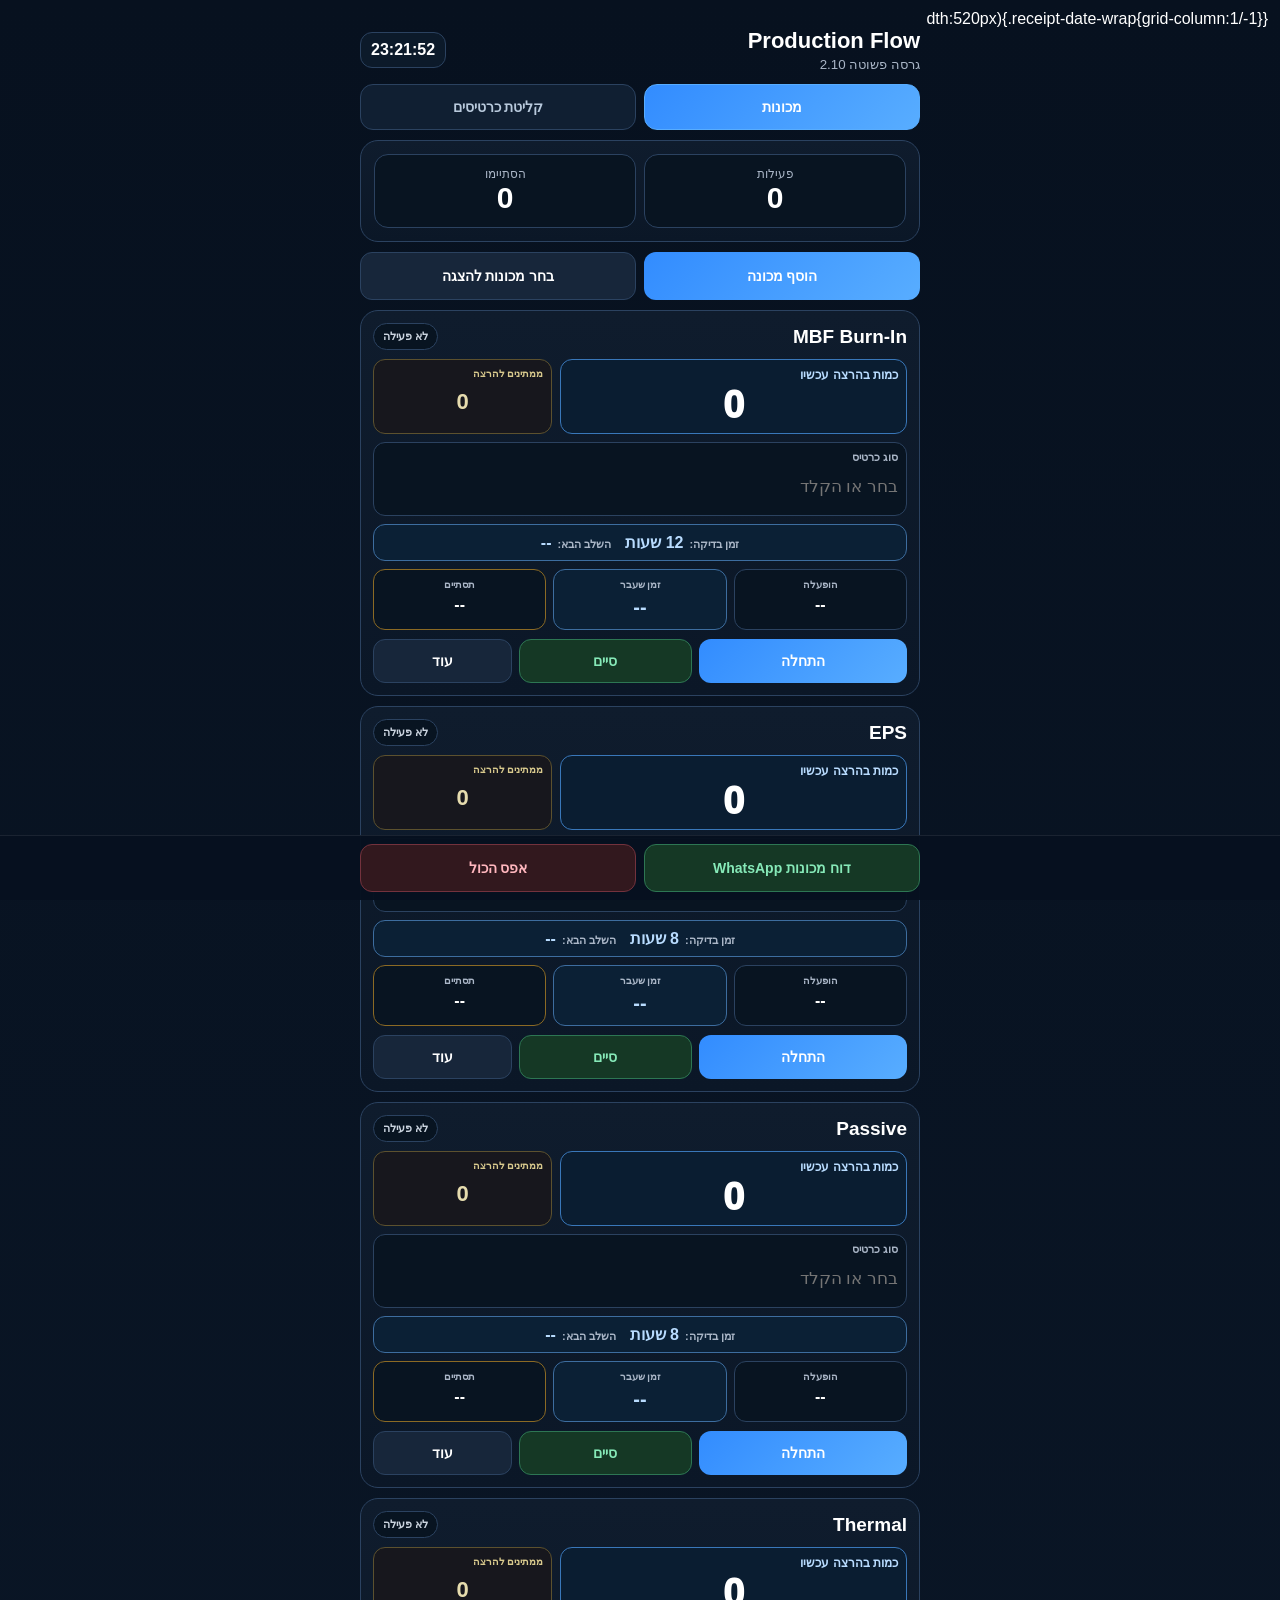
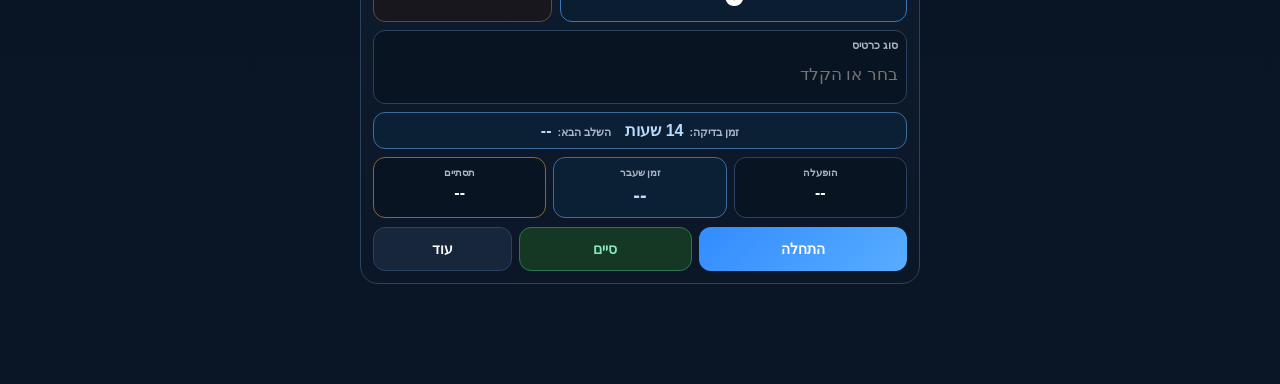
==== commit 598db187: "Publish latest Production Flow for Safari" ====
--- a/BDS217.htm
+++ b/BDS217.htm
@@ -1,2136 +1,29 @@
 <!doctype html>
 <html lang="he" dir="rtl">
 <head>
-  <meta charset="utf-8">
-  <meta name="viewport" content="width=device-width,initial-scale=1,viewport-fit=cover">
-  <meta name="theme-color" content="#07111f">
-  <meta name="apple-mobile-web-app-capable" content="yes">
-  <meta name="apple-mobile-web-app-status-bar-style" content="black-translucent">
-  <meta name="format-detection" content="telephone=no">
-  <title>BDS Dashboard — Version 1.2.5</title>
-  <style>
-    :root{
-      color-scheme:dark;
-      --bg:#07111f;
-      --panel:#0f1c2d;
-      --panel2:#091624;
-      --line:#29415d;
-      --line2:#355574;
-      --text:#f7f9fc;
-      --muted:#9eacc0;
-      --blue:#328cff;
-      --blue2:#58adff;
-      --green:#21c779;
-      --yellow:#ffbd45;
-      --red:#ff5d6c;
-      --purple:#9b7cff;
-      --shadow:0 14px 34px rgba(0,0,0,.28);
-      --radius:20px;
-    }
-    *{box-sizing:border-box;-webkit-tap-highlight-color:transparent}
-    html{
-      min-width:320px;
-      background:var(--bg);
-      -webkit-text-size-adjust:100%;
-      text-size-adjust:100%;
-      scroll-behavior:smooth;
-    }
-    body{
-      margin:0;
-      min-width:320px;
-      min-height:100vh;
-      min-height:100dvh;
-      overflow-x:hidden;
-      color:var(--text);
-      font-family:-apple-system,BlinkMacSystemFont,"Segoe UI",Arial,sans-serif;
-      background:
-        radial-gradient(circle at 88% 0,rgba(50,140,255,.15),transparent 31rem),
-        linear-gradient(180deg,#07111f 0%,#091524 100%);
-      padding:10px 0 112px;
-      padding-top:calc(env(safe-area-inset-top,0px) + 10px);
-      padding-bottom:calc(env(safe-area-inset-bottom,0px) + 112px);
-    }
-    body.modal-open{overflow:hidden;touch-action:none}
-    button,input,select,textarea{font:inherit}
-    button{touch-action:manipulation}
-    button:disabled{cursor:not-allowed}
-    input,select,textarea{min-width:0}
-    .app{width:100%;max-width:600px;margin:0 auto;padding:0 14px}
-    .page{display:none}
-    .page.is-active{display:block}
-    .header{
-      display:flex;
-      justify-content:space-between;
-      align-items:flex-start;
-      gap:12px;
-      margin:0 0 14px;
-    }
-    .header h1{margin:0 0 4px;font-size:25px;line-height:1.18}
-    .header p{margin:0;color:var(--muted);font-size:13px;line-height:1.45}
-    .version{font-size:12px;color:var(--muted);font-weight:800;white-space:nowrap}
-    .clock{
-      flex:0 0 auto;
-      min-width:84px;
-      padding:10px 11px;
-      border:1px solid var(--line);
-      border-radius:14px;
-      background:#0b1928;
-      font-size:14px;
-      font-weight:900;
-      text-align:center;
-      font-variant-numeric:tabular-nums;
-    }
-    .storage-warning{
-      display:none;
-      margin:0 0 12px;
-      padding:11px 13px;
-      border:1px solid rgba(255,189,69,.48);
-      border-radius:14px;
-      background:rgba(255,189,69,.1);
-      color:#ffe0a2;
-      font-size:13px;
-      line-height:1.4;
-    }
-    .storage-warning.show{display:block}
-    .panel,.machine{
-      border:1px solid var(--line);
-      border-radius:var(--radius);
-      background:linear-gradient(180deg,var(--panel),#0b1726);
-      box-shadow:var(--shadow);
-    }
-    .summary{padding:15px;margin-bottom:13px}
-    .summary-head,.section-head,.family-head,.machine-head,.page-head{
-      display:flex;
-      align-items:center;
-      justify-content:space-between;
-      gap:10px;
-    }
-    .summary-head,.section-head{margin-bottom:12px}
-    .summary-head strong,.section-head strong{font-size:17px}
-    .page-head{margin:0 0 12px}
-    .page-head h2{margin:0;font-size:21px}
-    .live{
-      display:inline-flex;
-      align-items:center;
-      justify-content:center;
-      min-height:28px;
-      padding:5px 9px;
-      border:1px solid rgba(50,140,255,.35);
-      border-radius:999px;
-      background:rgba(50,140,255,.12);
-      color:#a9d4ff;
-      font-size:11px;
-      font-weight:900;
-      white-space:nowrap;
-    }
-    .metrics{display:grid;grid-template-columns:1fr 1fr;gap:9px}
-    .metric{
-      min-width:0;
-      min-height:74px;
-      padding:11px;
-      border:1px solid var(--line);
-      border-radius:15px;
-      background:rgba(7,17,31,.72);
-    }
-    .metric.wide{grid-column:1/-1}
-    .metric span{display:block;margin-bottom:6px;color:var(--muted);font-size:11px}
-    .metric strong{display:block;font-size:19px;line-height:1.25;overflow-wrap:anywhere}
-    .families{display:grid;gap:14px}
-    .family{
-      padding:0;
-      border-radius:18px;
-    }
-    .family-head{
-      min-height:56px;
-      padding:8px 4px 8px 10px;
-    }
-    .family-title{display:flex;align-items:center;gap:9px;min-width:0}
-    .family-title strong{font-size:17px}
-    .family-title span{color:var(--muted);font-size:12px;overflow-wrap:anywhere}
-    .family-add{
-      flex:0 0 auto;
-      width:46px;
-      height:44px;
-      border:1px solid rgba(88,173,255,.48);
-      border-radius:13px;
-      background:linear-gradient(135deg,var(--blue),var(--blue2));
-      color:#fff;
-      font-size:25px;
-      font-weight:900;
-      cursor:pointer;
-    }
-    .family-machines{display:grid;gap:11px}
-    .family-empty{
-      padding:12px 13px;
-      border:1px dashed #334d6b;
-      border-radius:14px;
-      color:var(--muted);
-      font-size:12px;
-      text-align:center;
-    }
-    .machine{
-      --accent:#328cff;
-      position:relative;
-      overflow:hidden;
-      padding:0;
-      border-color:#2c4765;
-      border-radius:22px;
-      background:linear-gradient(180deg,#0d1d30 0%,#091624 100%);
-    }
-    .machine:before{
-      content:"";
-      position:absolute;
-      z-index:1;
-      top:0;
-      right:0;
-      bottom:0;
-      width:4px;
-      background:var(--accent);
-    }
-    .machine[data-state="running"]{border-color:rgba(33,199,121,.55)}
-    .machine[data-state="overdue"]{border-color:rgba(255,189,69,.6)}
-    .machine[data-state="finished"]{border-color:rgba(88,173,255,.62)}
-    .machine-head{
-      position:relative;
-      z-index:2;
-      align-items:flex-start;
-      padding:16px 17px 14px;
-      border-bottom:1px solid rgba(255,255,255,.07);
-    }
-    .machine-title{display:flex;align-items:center;gap:10px;min-width:0}
-    .machine-icon{
-      flex:0 0 auto;
-      width:46px;
-      height:46px;
-      display:grid;
-      place-items:center;
-      border:1px solid #3b5b7d;
-      border-radius:14px;
-      background:#132a43;
-      color:#fff;
-      font-size:19px;
-      font-weight:900;
-    }
-    .machine-title-text{min-width:0}
-    .machine-title strong{display:block;font-size:20px;overflow-wrap:anywhere}
-    .machine-title small{display:block;margin-top:4px;color:var(--muted);font-size:12px}
-    .machine-tools{display:flex;justify-content:flex-end;align-items:center;gap:6px;flex-wrap:wrap;max-width:195px}
-    .machine-tool{
-      min-width:38px;
-      min-height:36px;
-      padding:0 9px;
-      border:1px solid var(--line2);
-      border-radius:10px;
-      background:#112235;
-      color:var(--text);
-      font-size:12px;
-      font-weight:900;
-      cursor:pointer;
-    }
-    .machine-tool.icon{font-size:19px}
-    .machine-tool.danger{color:#ffabb3}
-    .machine-tool:disabled{opacity:.34}
-    .state{
-      min-height:34px;
-      display:inline-flex;
-      align-items:center;
-      justify-content:center;
-      padding:6px 10px;
-      border:1px solid var(--line);
-      border-radius:999px;
-      background:#081421;
-      color:#cbd5e1;
-      font-size:11px;
-      font-weight:900;
-      white-space:nowrap;
-    }
-    .state.running{border-color:rgba(33,199,121,.45);background:rgba(33,199,121,.1);color:#8aefbc}
-    .state.overdue{border-color:rgba(255,189,69,.48);background:rgba(255,189,69,.1);color:#ffd37e}
-    .state.finished{border-color:rgba(88,173,255,.48);background:rgba(50,140,255,.12);color:#b8dcff}
-    .fields{display:grid;grid-template-columns:minmax(92px,.66fr) minmax(0,1.34fr);gap:10px}
-    .machine>.fields{margin:15px 17px 0}
-    .field{min-width:0}
-    .field.full{grid-column:1/-1}
-    label{display:block;margin:0 0 7px;color:var(--muted);font-size:12px;font-weight:800}
-    input,select,textarea{
-      width:100%;
-      border:1px solid #314c69;
-      border-radius:14px;
-      outline:none;
-      background:#081522;
-      color:#fff;
-      appearance:none;
-      -webkit-appearance:none;
-    }
-    input,select{height:52px;padding:0 12px}
-    select{
-      padding-left:34px;
-      background-image:
-        linear-gradient(45deg,transparent 50%,#9fb3c8 50%),
-        linear-gradient(135deg,#9fb3c8 50%,transparent 50%);
-      background-position:18px 22px,13px 22px;
-      background-size:5px 5px,5px 5px;
-      background-repeat:no-repeat;
-    }
-    textarea{min-height:86px;padding:12px;resize:vertical;line-height:1.45}
-    input:focus,select:focus,textarea:focus{border-color:var(--blue2);box-shadow:0 0 0 3px rgba(50,140,255,.14)}
-    input[type="number"]{font-size:20px;font-weight:900;text-align:center}
-    input[type="color"]{padding:5px}
-    input:disabled,select:disabled,textarea:disabled{
-      opacity:.9;
-      border-color:#263d57;
-      background:#0a1522;
-      color:#dce7f2;
-      -webkit-text-fill-color:#dce7f2;
-    }
-    .machine-extra{
-      display:grid;
-      grid-template-columns:1fr 1fr;
-      gap:10px;
-      margin:11px 17px 0;
-    }
-    .machine-extra .full{grid-column:1/-1}
-    .lock-banner{
-      display:none;
-      align-items:center;
-      justify-content:center;
-      gap:8px;
-      min-height:54px;
-      margin:13px 17px 0;
-      padding:10px 12px;
-      border:1px solid rgba(33,199,121,.44);
-      border-radius:14px;
-      background:rgba(24,105,70,.25);
-      color:#9af0c0;
-      font-size:13px;
-      font-weight:900;
-      text-align:center;
-      line-height:1.35;
-    }
-    .machine.is-locked .lock-banner{display:flex}
-    .machine[data-state="finished"] .lock-banner{
-      border-color:rgba(50,140,255,.5);
-      background:rgba(38,91,153,.2);
-      color:#c3e0ff;
-    }
-    .runtime{
-      display:none;
-      grid-template-columns:1fr auto;
-      align-items:center;
-      gap:15px;
-      margin:13px 17px 0;
-      padding:15px;
-      border:1px solid #2d4967;
-      border-radius:17px;
-      background:radial-gradient(circle at 82% 10%,rgba(50,140,255,.12),transparent 38%),#081522;
-    }
-    .machine.is-locked .runtime{display:grid}
-    .runtime-label{margin-bottom:5px;color:var(--muted);font-size:12px;font-weight:800}
-    .runtime-value{font-size:31px;font-weight:950;letter-spacing:.8px;font-variant-numeric:tabular-nums}
-    .runtime-end{margin-top:10px;padding-top:9px;border-top:1px solid rgba(255,255,255,.08);color:var(--muted);font-size:11px}
-    .runtime-end strong{display:block;margin-top:4px;color:#70e4a7;font-size:15px}
-    .progress{
-      --p:0;
-      position:relative;
-      width:92px;
-      height:92px;
-      display:grid;
-      place-items:center;
-      border-radius:50%;
-      background:conic-gradient(var(--green) calc(var(--p) * 1%),#1d3348 0);
-    }
-    .progress:before{content:"";position:absolute;inset:10px;border-radius:50%;background:#0a1725}
-    .progress strong{position:relative;font-size:21px}
-    .machine-summary{
-      display:none;
-      grid-template-columns:1fr 1fr;
-      gap:9px;
-      margin:11px 17px 0;
-    }
-    .machine.is-locked .machine-summary{display:grid}
-    .machine.is-locked>.fields,
-    .machine.is-locked>.machine-extra{display:none}
-    .machine.is-locked .machine-tool{display:none}
-    .summary-box{
-      min-width:0;
-      min-height:78px;
-      display:flex;
-      flex-direction:column;
-      justify-content:center;
-      padding:11px;
-      border:1px solid var(--line);
-      border-radius:14px;
-      background:#0a1725;
-    }
-    .summary-box span{margin-bottom:6px;color:var(--muted);font-size:11px;font-weight:800}
-    .summary-box strong{font-size:14px;line-height:1.4;overflow-wrap:anywhere}
-    .summary-box.notes{grid-column:1/-1}
-    .actions{display:grid;grid-template-columns:1.15fr 1fr auto;gap:8px;margin:13px 17px 0}
-    .btn{
-      min-width:0;
-      min-height:52px;
-      display:flex;
-      align-items:center;
-      justify-content:center;
-      gap:7px;
-      padding:8px 11px;
-      border:0;
-      border-radius:14px;
-      color:#fff;
-      font-weight:900;
-      line-height:1.2;
-      text-align:center;
-      cursor:pointer;
-      transition:transform .08s ease,filter .08s ease,opacity .15s ease;
-    }
-    .btn:active:not(:disabled){transform:scale(.98);filter:brightness(.95)}
-    .btn:disabled{opacity:.35}
-    .btn-primary{background:linear-gradient(135deg,var(--blue),var(--blue2))}
-    .btn-success{border:1px solid #2d7653;background:#153825;color:#91edbd}
-    .btn-soft{border:1px solid #314967;background:#17263a;color:#e6edf5}
-    .btn-danger{border:1px solid #73323d;background:#32181e;color:#ffb1b9}
-    .btn-whatsapp{background:#20b85a}
-    .btn-history{border:1px solid #3c5d82;background:#203754}
-    .btn-small{min-height:43px;padding:7px 10px;font-size:13px}
-    .clear-btn{width:62px}
-    .machine[data-state="finished"] .actions{grid-template-columns:1fr}
-    .machine.is-locked:not([data-state="finished"]) .actions{grid-template-columns:1fr}
-    .machine.is-locked:not([data-state="finished"]) .actions .start-btn,
-    .machine.is-locked:not([data-state="finished"]) .actions .clear-btn{display:none}
-    .machine[data-state="finished"] .actions .start-btn,
-    .machine[data-state="finished"] .actions .finish-btn{display:none}
-    .machine[data-state="finished"] .actions .clear-btn{width:100%}
-    .result{
-      display:grid;
-      gap:8px;
-      margin:14px 17px 17px;
-      padding-top:13px;
-      border-top:1px solid var(--line);
-    }
-    .result-row{display:flex;justify-content:space-between;align-items:flex-start;gap:12px}
-    .result-row span{color:var(--muted);font-size:12px}
-    .result-row strong{font-size:14px;line-height:1.35;text-align:left;overflow-wrap:anywhere}
-    .result-row .countdown{font-size:18px;font-variant-numeric:tabular-nums}
-    .section-panel{padding:14px}
-    .section-panel+.section-panel{margin-top:12px}
-    .form-grid{display:grid;grid-template-columns:1fr 1fr;gap:9px}
-    .form-grid .full{grid-column:1/-1}
-    .form-actions{display:grid;grid-template-columns:1fr 1fr;gap:9px;margin-top:10px}
-    .list{display:grid;gap:9px;margin-top:11px}
-    .empty{
-      padding:14px;
-      border:1px dashed #334b68;
-      border-radius:14px;
-      color:var(--muted);
-      font-size:13px;
-      text-align:center;
-    }
-    .record{
-      padding:11px;
-      border:1px solid var(--line);
-      border-radius:15px;
-      background:#081421;
-    }
-    .record-head{display:flex;justify-content:space-between;align-items:flex-start;gap:10px}
-    .record-head strong{font-size:15px;overflow-wrap:anywhere}
-    .record-qty{flex:0 0 auto;color:#7de7b1;font-size:22px;font-weight:900}
-    .record-meta{margin-top:5px;color:var(--muted);font-size:11px;line-height:1.5;overflow-wrap:anywhere}
-    .record-note{margin-top:7px;font-size:13px;line-height:1.45;white-space:pre-wrap;overflow-wrap:anywhere}
-    .record-actions{display:flex;justify-content:flex-end;gap:7px;margin-top:9px}
-    .mini-btn{
-      min-height:38px;
-      padding:6px 10px;
-      border:1px solid var(--line);
-      border-radius:10px;
-      background:#122131;
-      color:var(--text);
-      font-size:12px;
-      font-weight:900;
-    }
-    .mini-btn.danger{border-color:#6d3340;color:#ff9da7}
-    .badge{
-      display:inline-flex;
-      margin-inline-start:5px;
-      padding:4px 7px;
-      border-radius:999px;
-      background:rgba(50,140,255,.14);
-      color:#b8d9ff;
-      font-size:10px;
-      font-weight:900;
-    }
-    .sim-intro{margin:0 0 12px;color:var(--muted);font-size:13px;line-height:1.45}
-    .sim-machine{margin-bottom:9px;padding:11px;border:1px solid var(--line);border-radius:15px;background:#081421}
-    .sim-machine-head{display:flex;justify-content:space-between;gap:9px;margin-bottom:9px}
-    .sim-machine-head strong{font-size:14px}
-    .sim-machine-head span{color:var(--muted);font-size:11px}
-    .sim-fields{display:grid;grid-template-columns:1fr 1fr;gap:9px}
-    .sim-results{display:none;margin-top:13px}
-    .sim-results.show{display:block}
-    .sim-list{display:grid;gap:8px;margin-top:10px}
-    .sim-item{padding:11px;border:1px solid var(--line);border-radius:14px;background:#081421}
-    .sim-item-head{display:flex;justify-content:space-between;align-items:flex-start;gap:9px}
-    .sim-item-head strong{font-size:14px}
-    .sim-item-head span{color:var(--muted);font-size:11px;text-align:left}
-    .sim-batch{display:flex;justify-content:space-between;gap:9px;margin-top:7px;padding-top:7px;border-top:1px solid rgba(255,255,255,.07);font-size:12px}
-    .sim-batch span{color:var(--muted)}
-    .bottom{
-      position:fixed;
-      z-index:60;
-      right:0;
-      bottom:0;
-      left:0;
-      padding:8px 12px 10px;
-      padding-right:max(12px,env(safe-area-inset-right,0px));
-      padding-bottom:calc(10px + env(safe-area-inset-bottom,0px));
-      padding-left:max(12px,env(safe-area-inset-left,0px));
-      border-top:1px solid rgba(255,255,255,.09);
-      background:rgba(7,17,31,.96);
-      -webkit-backdrop-filter:blur(18px);
-      backdrop-filter:blur(18px);
-    }
-    .bottom-inner{
-      width:100%;
-      max-width:600px;
-      display:grid;
-      grid-template-columns:1.08fr .94fr .78fr .66fr;
-      gap:7px;
-      margin:0 auto;
-    }
-    .bottom .btn{min-height:58px;padding:7px 5px;border-radius:15px;font-size:12px}
-    .menu-btn{flex-direction:column;gap:1px;border:1px solid #315d8e;background:#17385d}
-    .menu-btn span:first-child{font-size:18px;line-height:1}
-    .overlay{
-      position:fixed;
-      z-index:100;
-      inset:0;
-      display:none;
-      align-items:flex-end;
-      justify-content:center;
-      padding:12px;
-      padding-top:calc(12px + env(safe-area-inset-top,0px));
-      padding-bottom:calc(12px + env(safe-area-inset-bottom,0px));
-      background:rgba(0,0,0,.7);
-      overscroll-behavior:contain;
-    }
-    .overlay.open{display:flex}
-    .overlay.confirm{z-index:130}
-    .sheet{
-      width:100%;
-      max-width:630px;
-      max-height:calc(100vh - 24px);
-      max-height:calc(100dvh - 24px - env(safe-area-inset-top,0px) - env(safe-area-inset-bottom,0px));
-      overflow:auto;
-      overscroll-behavior:contain;
-      -webkit-overflow-scrolling:touch;
-      padding:16px;
-      border:1px solid #34506f;
-      border-radius:24px;
-      background:#0e1a2a;
-      box-shadow:0 24px 60px rgba(0,0,0,.48);
-    }
-    .sheet-head{
-      position:sticky;
-      z-index:3;
-      top:-16px;
-      display:flex;
-      align-items:center;
-      justify-content:space-between;
-      gap:10px;
-      margin-bottom:13px;
-      padding:4px 0 12px;
-      border-bottom:1px solid var(--line);
-      background:#0e1a2a;
-    }
-    .sheet-head h2{margin:0;font-size:21px}
-    .close{
-      flex:0 0 auto;
-      width:44px;
-      height:44px;
-      border:1px solid #34506f;
-      border-radius:13px;
-      background:#17263a;
-      color:#fff;
-      font-size:22px;
-    }
-    .mode-grid{display:grid;grid-template-columns:1fr 1fr;gap:10px}
-    .mode-option{
-      min-height:103px;
-      display:flex;
-      flex-direction:column;
-      align-items:flex-start;
-      justify-content:center;
-      gap:4px;
-      padding:13px;
-      border:1px solid var(--line);
-      border-radius:16px;
-      background:#0a1726;
-      color:var(--text);
-      text-align:right;
-    }
-    .mode-option span{font-size:24px}
-    .mode-option strong{font-size:16px}
-    .mode-option small{color:var(--muted);font-size:11px}
-    .mode-option.is-current{border-color:var(--blue);background:rgba(50,140,255,.14)}
-    .mode-close{width:100%;margin-top:11px}
-    .confirm-text{margin:0 0 14px;color:var(--muted);font-size:13px;line-height:1.55}
-    .history-filters,.history-actions,.modal-actions{display:grid;grid-template-columns:1fr 1fr;gap:9px}
-    .history-actions,.modal-actions{margin-top:11px}
-    .history-section{margin-top:14px}
-    .history-section h3{margin:0 0 9px;font-size:15px}
-    .history-card{margin-bottom:8px;padding:11px;border:1px solid var(--line);border-radius:15px;background:#081421}
-    .history-head{display:flex;justify-content:space-between;gap:9px;margin-bottom:7px}
-    .history-head span{color:var(--muted);font-size:11px}
-    .history-line{display:flex;justify-content:space-between;gap:10px;padding:5px 0;border-top:1px solid rgba(255,255,255,.06);font-size:12px}
-    .history-line span{color:var(--muted)}
-    .toast{
-      position:fixed;
-      z-index:160;
-      right:12px;
-      bottom:calc(94px + env(safe-area-inset-bottom,0px));
-      left:12px;
-      max-width:520px;
-      margin:auto;
-      padding:11px 14px;
-      border:1px solid #36506f;
-      border-radius:14px;
-      background:#101d2d;
-      color:#fff;
-      box-shadow:var(--shadow);
-      opacity:0;
-      transform:translateY(18px);
-      pointer-events:none;
-      font-size:13px;
-      font-weight:900;
-      line-height:1.4;
-      text-align:center;
-      transition:opacity .2s ease,transform .2s ease;
-    }
-    .toast.show{opacity:1;transform:translateY(0)}
-    .app-footer{margin:18px 0 4px;color:var(--muted);font-size:12px;font-weight:800;text-align:center}
-    @media(max-width:430px){
-      .app{padding:0 11px}
-      .machine-head{padding:14px}
-      .machine>.fields,.machine-extra,.lock-banner,.runtime,.machine-summary,.actions{margin-right:14px;margin-left:14px}
-      .result{margin-right:14px;margin-left:14px}
-      .machine-tools{max-width:150px}
-      .machine-tool{min-height:34px;padding:0 8px}
-      .actions{grid-template-columns:1.15fr 1fr}
-      .actions .clear-btn{grid-column:1/-1;width:100%}
-      .bottom-inner{gap:6px}
-      .bottom .btn{font-size:11px}
-    }
-    @media(max-width:370px){
-      .header{align-items:stretch}
-      .header h1{font-size:22px}
-      .clock{min-width:76px;font-size:13px}
-      .fields,.machine-extra,.form-grid,.sim-fields{grid-template-columns:1fr}
-      .field.full,.machine-extra .full,.form-grid .full{grid-column:auto}
-      .runtime{grid-template-columns:1fr}
-      .progress{margin:auto}
-      .runtime-copy{text-align:center}
-      .machine-summary{grid-template-columns:1fr}
-      .summary-box.notes{grid-column:auto}
-      .machine-head{flex-direction:column}
-      .machine-tools{max-width:none;width:100%;justify-content:flex-start}
-      .state{margin-right:auto}
-      .mode-grid{grid-template-columns:1fr}
-      .mode-option{min-height:82px}
-    }
-    @media(prefers-reduced-motion:reduce){
-      *{scroll-behavior:auto!important;transition:none!important;animation:none!important}
-    }
-  </style>
+<meta charset="utf-8">
+<meta name="viewport" content="width=device-width,initial-scale=1,viewport-fit=cover">
+<title>Production Flow</title>
 </head>
 <body>
-  <main class="app">
-    <div id="storageWarning" class="storage-warning">Safari חסם שמירה מקומית. הנתונים יעבדו כעת, אך עלולים להימחק לאחר סגירת הדף.</div>
-
-    <section id="livePage" class="page is-active" data-page="live">
-      <header class="header">
-        <div>
-          <h1>BDS Dashboard <span class="version">Version 1.2.5</span></h1>
-          <p>זמני מכונות, תהליכים ומוכנות למשלוח.</p>
-        </div>
-        <div id="systemClock" class="clock" aria-label="שעה נוכחית">--:--:--</div>
-      </header>
-
-      <section class="panel summary">
-        <div class="summary-head"><strong>מצב נוכחי</strong><span class="live">LIVE</span></div>
-        <div class="metrics">
-          <div class="metric"><span>סה״כ במכונות</span><strong id="totalQty">0</strong></div>
-          <div class="metric"><span>מכונות פעילות</span><strong id="activeMachines">0</strong></div>
-          <div class="metric"><span>מוכן למשלוח</span><strong id="totalReady">0</strong></div>
-          <div class="metric"><span>ריצות היום</span><strong id="todayRuns">0</strong></div>
-          <div class="metric"><span>יתרה במלאי</span><strong id="liveInventory">0</strong></div>
-          <div class="metric"><span>ממתינים לשלב הבא</span><strong id="liveWaiting">0</strong></div>
-          <div class="metric wide"><span>סיום אחרון צפוי</span><strong id="latestEnd">--</strong></div>
-        </div>
-      </section>
-      <section id="machines" class="families" aria-label="מכונות"></section>
-    </section>
-
-    <section id="simulationPage" class="page" data-page="simulation">
-      <div class="page-head"><h2>סימולציית תכנון</h2><span class="live">לא בזמן אמת</span></div>
-      <section class="panel section-panel">
-        <p class="sim-intro">הזן מספר מנות וכמות בכל מנה. החישוב מציג את מועד הסיום לכל מכונה ולכל מנה.</p>
-        <div class="field" style="margin-bottom:12px">
-          <label for="simStart">תחילת הסימולציה</label>
-          <input id="simStart" type="datetime-local">
-        </div>
-        <div id="simMachines"></div>
-        <div class="form-actions">
-          <button id="runSimulation" class="btn btn-primary" type="button">חשב תכנון</button>
-          <button id="clearSimulation" class="btn btn-soft" type="button">נקה</button>
-        </div>
-        <div id="simResults" class="sim-results" aria-live="polite">
-          <div class="metrics">
-            <div class="metric"><span>סה״כ מנות</span><strong id="simTotalBatches">0</strong></div>
-            <div class="metric"><span>סה״כ כרטיסים</span><strong id="simTotalQty">0</strong></div>
-            <div class="metric wide"><span>כל העבודה תסתיים</span><strong id="simFinalEnd">--</strong></div>
-          </div>
-          <div id="simList" class="sim-list"></div>
-        </div>
-      </section>
-    </section>
-
-    <section id="inventoryPage" class="page" data-page="inventory">
-      <div class="page-head"><h2>קליטות ומלאי</h2><span class="live">שמירה מקומית</span></div>
-      <section class="panel section-panel">
-        <div class="section-head"><strong>תמונת מצב מלאי</strong><span class="live">LIVE</span></div>
-        <div class="metrics">
-          <div class="metric"><span>סה״כ נקלטו</span><strong id="invReceived">0</strong></div>
-          <div class="metric"><span>יתרה במלאי</span><strong id="invStock">0</strong></div>
-          <div class="metric"><span>בתהליך</span><strong id="invProcess">0</strong></div>
-          <div class="metric"><span>ממתינים לשלב הבא</span><strong id="invWaiting">0</strong></div>
-          <div class="metric"><span>ב־QC</span><strong id="invQc">0</strong></div>
-          <div class="metric"><span>מוכנים למשלוח</span><strong id="invReady">0</strong></div>
-        </div>
-      </section>
-      <section class="panel section-panel">
-        <div class="section-head"><strong id="inventoryFormTitle">קליטה חדשה</strong><span class="live">מלאי</span></div>
-        <div class="form-grid">
-          <div class="field"><label for="invCardType">סוג כרטיס</label><input id="invCardType" list="cardTypes" type="text" placeholder="MBF / EPS / Qfan"></div>
-          <div class="field"><label for="invBatch">מספר מנה</label><input id="invBatch" type="text" placeholder="מספר מנה"></div>
-          <div class="field"><label for="invQty">כמות</label><input id="invQty" type="number" inputmode="numeric" min="0" value="0"></div>
-          <div class="field">
-            <label for="invStatus">מצב נוכחי</label>
-            <select id="invStatus">
-              <option value="stock">במלאי – ממתין להתחלה</option>
-              <option value="waiting">ממתין לשלב הבא</option>
-              <option value="process">בתהליך</option>
-              <option value="qc">ב־QC</option>
-              <option value="ready">מוכן למשלוח</option>
-            </select>
-          </div>
-          <div class="field"><label for="invSource">מקור / מחלקה</label><input id="invSource" type="text" placeholder="מקור הקליטה"></div>
-          <div class="field"><label for="invNext">השלב הבא</label><input id="invNext" type="text" placeholder="מכונה או תהליך"></div>
-          <div class="field full"><label for="invNotes">הערות</label><textarea id="invNotes" placeholder="תקלות, עדיפויות והנחיות"></textarea></div>
-        </div>
-        <div class="form-actions">
-          <button id="saveInventory" class="btn btn-primary" type="button">שמור קליטה</button>
-          <button id="clearInventoryForm" class="btn btn-soft" type="button">נקה שדות</button>
-        </div>
-      </section>
-      <section class="panel section-panel">
-        <div class="section-head"><strong>כרטיסים לפי מצב</strong><span id="invCount" class="live">0 רשומות</span></div>
-        <div class="field"><label for="invSearch">חיפוש</label><input id="invSearch" type="search" placeholder="סוג, מנה, הערה או שלב"></div>
-        <div id="inventoryList" class="list"></div>
-      </section>
-    </section>
-
-    <section id="qcPage" class="page" data-page="qc">
-      <div class="page-head">
-        <h2 id="qcPageTitle">QC</h2>
-        <button id="editQcRubric" class="btn btn-soft btn-small" type="button">עריכת כותרת</button>
-      </div>
-      <section class="panel section-panel">
-        <div class="section-head"><strong id="qcRubricTitle">QC מוכן למשלוח</strong><span id="qcRubricSubtitle" class="live">עדכון מהיר</span></div>
-        <div class="form-grid">
-          <div class="field"><label for="qcCardType">סוג כרטיס</label><input id="qcCardType" list="cardTypes" type="text" placeholder="MBF"></div>
-          <div class="field"><label for="qcQty">כמות</label><input id="qcQty" type="number" inputmode="numeric" min="0" value="0"></div>
-          <div class="field"><label for="qcBatch">מספר מנה</label><input id="qcBatch" type="text" placeholder="מספר מנה"></div>
-          <div class="field">
-            <label for="qcStatus">סטטוס</label>
-            <select id="qcStatus">
-              <option>ב־QC</option>
-              <option>מוכן למשלוח</option>
-              <option>נדרש תיקון</option>
-              <option>מושהה</option>
-            </select>
-          </div>
-          <div class="field full"><label for="qcNotes">הערות QC</label><textarea id="qcNotes" placeholder="פסולים, תיקונים או הנחיות"></textarea></div>
-        </div>
-        <div class="form-actions">
-          <button id="saveQc" class="btn btn-primary" type="button">שמור נתוני QC</button>
-          <button id="clearQc" class="btn btn-soft" type="button">נקה שדות</button>
-        </div>
-        <div id="qcList" class="list"></div>
-      </section>
-    </section>
-
-    <footer class="app-footer">BDS Dashboard • Version 1.2.5</footer>
-  </main>
-
-  <div class="bottom">
-    <div class="bottom-inner">
-      <button id="shareBtn" class="btn btn-whatsapp" type="button">WhatsApp</button>
-      <button id="historyBtn" class="btn btn-history" type="button">היסטוריה</button>
-      <button id="modeBtn" class="btn menu-btn" type="button" aria-label="פתח תפריט מסכים"><span aria-hidden="true">☰</span><span>תפריט</span></button>
-      <button id="resetBtn" class="btn btn-danger" type="button">אפס</button>
-    </div>
-  </div>
-
-  <datalist id="cardTypes">
-    <option value="MBF"></option>
-    <option value="EPS"></option>
-    <option value="Qfan"></option>
-    <option value="ASIC"></option>
-    <option value="RF"></option>
-  </datalist>
-
-  <div id="modeOverlay" class="overlay" aria-hidden="true">
-    <div class="sheet">
-      <div class="sheet-head"><h2>בחר מסך</h2><button class="close" type="button" data-close="modeOverlay">×</button></div>
-      <div class="mode-grid">
-        <button class="mode-option is-current" type="button" data-page-target="live"><span>🏭</span><strong>תפעול</strong><small>מכונות פעילות</small></button>
-        <button class="mode-option" type="button" data-page-target="inventory"><span>📦</span><strong>קליטות ומלאי</strong><small>מלאי ותנועות</small></button>
-        <button class="mode-option" type="button" data-page-target="simulation"><span>📊</span><strong>סימולציה</strong><small>תכנון עתידי</small></button>
-        <button class="mode-option" type="button" data-page-target="qc"><span>✅</span><strong>QC</strong><small>בדיקה ומשלוח</small></button>
-      </div>
-      <button class="btn btn-soft mode-close" type="button" data-close="modeOverlay">סגור</button>
-    </div>
-  </div>
-
-  <div id="historyOverlay" class="overlay" aria-hidden="true">
-    <div class="sheet">
-      <div class="sheet-head"><h2>היסטוריה</h2><button class="close" type="button" data-close="historyOverlay">×</button></div>
-      <div class="history-filters">
-        <div class="field"><label for="fromDate">מתאריך</label><input id="fromDate" type="date"></div>
-        <div class="field"><label for="toDate">עד תאריך</label><input id="toDate" type="date"></div>
-      </div>
-      <div class="form-actions">
-        <button id="todayFilter" class="btn btn-soft btn-small" type="button">היום</button>
-        <button id="applyHistoryFilter" class="btn btn-primary btn-small" type="button">הצג</button>
-      </div>
-      <div class="metrics" style="margin-top:10px">
-        <div class="metric"><span>ריצות</span><strong id="histRuns">0</strong></div>
-        <div class="metric"><span>כמות כוללת</span><strong id="histQty">0</strong></div>
-      </div>
-      <div class="history-section"><h3>סיכום לפי ימים</h3><div id="dailySummary"></div></div>
-      <div class="history-section"><h3>פירוט ריצות</h3><div id="runsList"></div></div>
-      <div class="history-actions">
-        <button id="shareHistory" class="btn btn-whatsapp btn-small" type="button">שתף סיכום</button>
-        <button id="deleteHistory" class="btn btn-danger btn-small" type="button">מחק היסטוריה</button>
-      </div>
-    </div>
-  </div>
-
-  <div id="machineEditOverlay" class="overlay" aria-hidden="true">
-    <div class="sheet">
-      <div class="sheet-head"><h2>עריכת מכונה</h2><button class="close" type="button" data-close="machineEditOverlay">×</button></div>
-      <div class="form-grid">
-        <div class="field full"><label for="editMachineName">שם המכונה</label><input id="editMachineName" type="text"></div>
-        <div class="field">
-          <label for="editMachineFamily">קבוצה</label>
-          <select id="editMachineFamily">
-            <option value="MBF">MBF</option>
-            <option value="EPS">EPS</option>
-            <option value="QFAN">Qfan</option>
-            <option value="PASSIVE">Passive</option>
-            <option value="THERMAL">Thermal</option>
-          </select>
-        </div>
-        <div class="field"><label for="editMachineHours">משך עבודה בשעות</label><input id="editMachineHours" type="number" min="0.25" step="0.25"></div>
-        <div class="field"><label for="editMachineColor">צבע</label><input id="editMachineColor" type="color" value="#328cff"></div>
-        <div class="field"><label for="editMachineOrder">סדר תצוגה</label><input id="editMachineOrder" type="number" min="1" step="1"></div>
-      </div>
-      <div class="modal-actions">
-        <button class="btn btn-soft" type="button" data-close="machineEditOverlay">ביטול</button>
-        <button id="saveMachineEdit" class="btn btn-primary" type="button">שמור שינויים</button>
-      </div>
-    </div>
-  </div>
-
-  <div id="qcEditOverlay" class="overlay" aria-hidden="true">
-    <div class="sheet">
-      <div class="sheet-head"><h2>עריכת QC</h2><button class="close" type="button" data-close="qcEditOverlay">×</button></div>
-      <div class="form-grid">
-        <div class="field"><label for="editQcType">סוג כרטיס</label><input id="editQcType" type="text" list="cardTypes"></div>
-        <div class="field"><label for="editQcQty">כמות</label><input id="editQcQty" type="number" min="0"></div>
-        <div class="field"><label for="editQcBatch">מספר מנה</label><input id="editQcBatch" type="text"></div>
-        <div class="field">
-          <label for="editQcStatus">סטטוס</label>
-          <select id="editQcStatus">
-            <option>ב־QC</option>
-            <option>מוכן למשלוח</option>
-            <option>נדרש תיקון</option>
-            <option>מושהה</option>
-          </select>
-        </div>
-        <div class="field full"><label for="editQcTime">תאריך ושעה</label><input id="editQcTime" type="datetime-local"></div>
-        <div class="field full"><label for="editQcNotes">הערות</label><textarea id="editQcNotes"></textarea></div>
-      </div>
-      <div class="modal-actions">
-        <button class="btn btn-soft" type="button" data-close="qcEditOverlay">ביטול</button>
-        <button id="saveQcEdit" class="btn btn-primary" type="button">שמור שינויים</button>
-      </div>
-    </div>
-  </div>
-
-  <div id="qcRubricOverlay" class="overlay" aria-hidden="true">
-    <div class="sheet">
-      <div class="sheet-head"><h2>עריכת אזור QC</h2><button class="close" type="button" data-close="qcRubricOverlay">×</button></div>
-      <div class="form-grid">
-        <div class="field full"><label for="editQcPageTitle">כותרת המסך</label><input id="editQcPageTitle" type="text"></div>
-        <div class="field full"><label for="editQcRubricTitle">כותרת הרובריקה</label><input id="editQcRubricTitle" type="text"></div>
-        <div class="field full"><label for="editQcRubricSubtitle">כותרת משנה</label><input id="editQcRubricSubtitle" type="text"></div>
-      </div>
-      <div class="modal-actions">
-        <button class="btn btn-soft" type="button" data-close="qcRubricOverlay">ביטול</button>
-        <button id="saveQcRubric" class="btn btn-primary" type="button">שמור</button>
-      </div>
-    </div>
-  </div>
-
-  <div id="confirmOverlay" class="overlay confirm" aria-hidden="true">
-    <div class="sheet">
-      <div class="sheet-head"><h2 id="confirmTitle">אישור</h2><button class="close" type="button" data-close="confirmOverlay">×</button></div>
-      <p id="confirmText" class="confirm-text"></p>
-      <div class="modal-actions">
-        <button class="btn btn-soft" type="button" data-close="confirmOverlay">ביטול</button>
-        <button id="confirmAction" class="btn btn-danger" type="button">אישור</button>
-      </div>
-    </div>
-  </div>
-
-  <div id="toast" class="toast" role="status" aria-live="polite">נשמר</div>
-
-  <script>
-  (function(){
-    "use strict";
-
-    var APP_KEY="bdsDashboardCleanV125";
-    var APP_VERSION="1.2.5";
-    var FAMILIES=[
-      {id:"MBF",title:"MBF",subtitle:"Burn-In",name:"MBF Burn-In",hours:12,color:"#328cff",icon:"M",next:"Passive"},
-      {id:"EPS",title:"EPS",subtitle:"Burn-In",name:"EPS Burn-In",hours:8,color:"#21c779",icon:"E",next:"Thermal"},
-      {id:"QFAN",title:"Qfan",subtitle:"Burn-In",name:"Qfan Burn-In",hours:8,color:"#9b7cff",icon:"Q",next:"Passive"},
-      {id:"PASSIVE",title:"Passive",subtitle:"בחירת סוג כרטיס לכל ריצה",name:"Passive",hours:8,color:"#ffbd45",icon:"P",next:"Thermal"},
-      {id:"THERMAL",title:"Thermal",subtitle:"בחירת סוג כרטיס לכל ריצה",name:"Thermal",hours:14,color:"#ff5d6c",icon:"T",next:"QC"}
-    ];
-
-    var machinesEl=document.getElementById("machines");
-    var toastEl=document.getElementById("toast");
-    var confirmCallback=null;
-    var editingMachineId=null;
-    var editingInventoryId=null;
-    var editingQcId=null;
-    var saveTimer=null;
-    var toastTimer=null;
-
-    function safe(value){return String(value==null?"":value).trim()}
-    function amount(value){
-      var n=Number(value);
-      return Number.isFinite(n)&&n>=0?Math.floor(n):0;
-    }
-    function pad(value){return String(value).padStart(2,"0")}
-    function nowIso(){return new Date().toISOString()}
-    function uid(prefix){return prefix+"_"+Date.now().toString(36)+"_"+Math.random().toString(36).slice(2,8)}
-    function familyMeta(id){
-      var key=safe(id).toUpperCase();
-      for(var i=0;i<FAMILIES.length;i++){if(FAMILIES[i].id===key)return FAMILIES[i]}
-      return FAMILIES[0];
-    }
-    function validColor(value){
-      var x=safe(value);
-      return /^#[0-9a-f]{6}$/i.test(x)?x:"#328cff";
-    }
-    function escapeHtml(value){
-      return String(value==null?"":value)
-        .replace(/&/g,"&amp;")
-        .replace(/</g,"&lt;")
-        .replace(/>/g,"&gt;")
-        .replace(/"/g,"&quot;")
-        .replace(/'/g,"&#039;");
-    }
-    function readJson(key,fallback){
-      try{
-        var raw=localStorage.getItem(key);
-        if(!raw)return fallback;
-        var data=JSON.parse(raw);
-        return data==null?fallback:data;
-      }catch(error){return fallback}
-    }
-    function writeJson(key,value){
-      try{
-        localStorage.setItem(key,JSON.stringify(value));
-        return true;
-      }catch(error){
-        document.getElementById("storageWarning").classList.add("show");
-        return false;
-      }
-    }
-    function toInputDateTime(date){
-      return date.getFullYear()+"-"+pad(date.getMonth()+1)+"-"+pad(date.getDate())+"T"+pad(date.getHours())+":"+pad(date.getMinutes());
-    }
-    function toDateInput(date){
-      return date.getFullYear()+"-"+pad(date.getMonth()+1)+"-"+pad(date.getDate());
-    }
-    function parseLocal(value){
-      var match=safe(value).match(/^(\d{4})-(\d{2})-(\d{2})T(\d{2}):(\d{2})$/);
-      if(!match)return null;
-      var date=new Date(Number(match[1]),Number(match[2])-1,Number(match[3]),Number(match[4]),Number(match[5]),0,0);
-      return Number.isNaN(date.getTime())?null:date;
-    }
-    function formatDateTime(date){
-      if(!(date instanceof Date)||Number.isNaN(date.getTime()))return "--";
-      return pad(date.getDate())+"/"+pad(date.getMonth()+1)+"/"+date.getFullYear()+" "+pad(date.getHours())+":"+pad(date.getMinutes());
-    }
-    function formatDateOnly(date){
-      if(!(date instanceof Date)||Number.isNaN(date.getTime()))return "--";
-      return pad(date.getDate())+"/"+pad(date.getMonth()+1)+"/"+date.getFullYear();
-    }
-    function formatClock(date){return pad(date.getHours())+":"+pad(date.getMinutes())+":"+pad(date.getSeconds())}
-    function formatDuration(ms){
-      var total=Math.max(0,Math.floor(ms/1000));
-      var hours=Math.floor(total/3600);
-      var minutes=Math.floor((total%3600)/60);
-      var seconds=total%60;
-      return pad(hours)+":"+pad(minutes)+":"+pad(seconds);
-    }
-    function localDayFromIso(value){
-      var d=new Date(value);
-      return Number.isNaN(d.getTime())?"":toDateInput(d);
-    }
-    function haptic(){try{if(navigator.vibrate)navigator.vibrate(12)}catch(error){}}
-    function showToast(message){
-      toastEl.textContent=message;
-      toastEl.classList.add("show");
-      clearTimeout(toastTimer);
-      toastTimer=setTimeout(function(){toastEl.classList.remove("show")},2100);
-    }
-
-    function createMachine(meta,number,visible){
-      return{
-        id:uid("machine"),
-        family:meta.id,
-        name:meta.name+(number>1?" "+number:""),
-        hours:meta.hours,
-        color:meta.color,
-        icon:meta.icon,
-        order:number,
-        visible:Boolean(visible),
-        qty:0,
-        start:"",
-        cardType:(meta.id==="MBF"||meta.id==="EPS"||meta.id==="QFAN")?meta.title:"",
-        batch:"",
-        nextStage:meta.next,
-        notes:"",
-        status:"idle",
-        finishedAt:"",
-        runSavedId:"",
-        inventoryMovementId:""
-      };
-    }
-    function defaultMachines(){
-      return FAMILIES.map(function(meta){return createMachine(meta,1,false)});
-    }
-    function normalizeMachine(machine,index){
-      var meta=familyMeta(machine.family);
-      var m={
-        id:safe(machine.id)||uid("machine"),
-        family:meta.id,
-        name:safe(machine.name)||meta.name,
-        hours:Number(machine.hours)>0?Number(machine.hours):meta.hours,
-        color:validColor(machine.color||meta.color),
-        icon:safe(machine.icon)||meta.icon,
-        order:Math.max(1,amount(machine.order)||index+1),
-        visible:Boolean(machine.visible||machine.manualVisible==="1"||machine.start||amount(machine.qty)>0||machine.status==="finished"),
-        qty:amount(machine.qty),
-        start:safe(machine.start||machine.startValue),
-        cardType:safe(machine.cardType),
-        batch:safe(machine.batch||machine.batchNo),
-        nextStage:safe(machine.nextStage)||meta.next,
-        notes:safe(machine.notes),
-        status:machine.status==="finished"?"finished":(safe(machine.start)?"running":"idle"),
-        finishedAt:safe(machine.finishedAt||machine.completedAt),
-        runSavedId:safe(machine.runSavedId),
-        inventoryMovementId:safe(machine.inventoryMovementId)
-      };
-      if(!m.cardType&&(m.family==="MBF"||m.family==="EPS"||m.family==="QFAN"))m.cardType=meta.title;
-      return m;
-    }
-    function migrateLegacyMachines(){
-      var currentV2=readJson("productionFlowCurrentV2",[]);
-      if(Array.isArray(currentV2)&&currentV2.length){
-        return currentV2.map(function(item,index){
-          return normalizeMachine({
-            id:item.id,
-            family:item.family,
-            name:item.name,
-            hours:item.hours,
-            qty:item.qty,
-            start:item.start,
-            cardType:item.cardType,
-            batch:item.batch,
-            nextStage:item.nextStage,
-            notes:item.notes,
-            manualVisible:item.manualVisible,
-            inventoryMovementId:item.inventoryMovementId
-          },index);
-        });
-      }
-      var defaults=defaultMachines();
-      var currentV1=readJson("productionFlowCurrentV1",[]);
-      if(Array.isArray(currentV1)){
-        currentV1.forEach(function(item,index){
-          if(!defaults[index])return;
-          defaults[index].qty=amount(item.qty);
-          defaults[index].start=safe(item.start);
-          defaults[index].cardType=safe(item.cardType)||defaults[index].cardType;
-          defaults[index].visible=Boolean(defaults[index].qty||defaults[index].start);
-          defaults[index].status=defaults[index].start?"running":"idle";
-        });
-      }
-      return defaults;
-    }
-    function ensureFamilyMachines(list){
-      FAMILIES.forEach(function(meta){
-        var found=list.some(function(machine){return machine.family===meta.id});
-        if(!found)list.push(createMachine(meta,1,false));
-      });
-      return list;
-    }
-    function loadState(){
-      var saved=readJson(APP_KEY,null);
-      var base;
-      if(saved&&Array.isArray(saved.machines)){
-        base={
-          schema:2,
-          machines:saved.machines,
-          runs:Array.isArray(saved.runs)?saved.runs:[],
-          qc:Array.isArray(saved.qc)?saved.qc:[],
-          inventory:Array.isArray(saved.inventory)?saved.inventory:[],
-          rubric:saved.rubric&&typeof saved.rubric==="object"?saved.rubric:{},
-          currentPage:safe(saved.currentPage)||"live"
-        };
-      }else{
-        base={
-          schema:2,
-          machines:migrateLegacyMachines(),
-          runs:readJson("productionFlowRunsV1",[]),
-          qc:readJson("productionFlowQcV1",[]),
-          inventory:readJson("productionFlowInventoryV2",[]),
-          rubric:readJson("productionFlowQcRubricV1",{}),
-          currentPage:"live"
-        };
-      }
-      if(!Array.isArray(base.runs))base.runs=[];
-      if(!Array.isArray(base.qc))base.qc=[];
-      if(!Array.isArray(base.inventory))base.inventory=[];
-      base.machines=ensureFamilyMachines(base.machines.map(normalizeMachine));
-      base.inventory=base.inventory.map(function(record){
-        var r=Object.assign({},record);
-        r.id=safe(r.id)||uid("inv");
-        r.qty=amount(r.qty);
-        if(r.kind!=="movement")r.originalQty=amount(r.originalQty==null?r.qty:r.originalQty);
-        r.createdAt=safe(r.createdAt)||nowIso();
-        r.updatedAt=safe(r.updatedAt)||r.createdAt;
-        return r;
-      });
-      return base;
-    }
-
-    var state=loadState();
-
-    function persistNow(){
-      clearTimeout(saveTimer);
-      saveTimer=null;
-      writeJson(APP_KEY,state);
-      writeJson("productionFlowRunsV1",state.runs);
-      writeJson("productionFlowQcV1",state.qc);
-      writeJson("productionFlowInventoryV2",state.inventory);
-      writeJson("productionFlowQcRubricV1",state.rubric);
-    }
-    function queueSave(){
-      clearTimeout(saveTimer);
-      saveTimer=setTimeout(persistNow,140);
-    }
-
-    function getMachine(id){
-      for(var i=0;i<state.machines.length;i++){if(state.machines[i].id===id)return state.machines[i]}
-      return null;
-    }
-    function visibleMachinesForFamily(family){
-      return state.machines
-        .filter(function(machine){return machine.family===family&&machine.visible})
-        .sort(function(a,b){return a.order-b.order});
-    }
-    function machineLocked(machine){return Boolean(machine.start)||machine.status==="finished"}
-    function machineCardHtml(machine){
-      var locked=machineLocked(machine);
-      var finished=machine.status==="finished";
-      var disabled=locked?" disabled":"";
-      var inputDisabled=locked?" disabled":"";
-      var stateText=finished?"הסתיים":(machine.start?"פעיל":"ממתין");
-      var stateClass=finished?"finished":(machine.start?"running":"");
-      var lockText=finished?"הריצה הסתיימה ונשמרה. לחץ נקה כדי לפנות את המכונה.":"הריצה פעילה. הנתונים נעולים למניעת שינוי בטעות.";
-      return '<article class="machine'+(locked?' is-locked':'')+'" data-id="'+escapeHtml(machine.id)+'" data-state="'+(finished?'finished':(machine.start?'running':'idle'))+'" style="--accent:'+validColor(machine.color)+'">'+
-        '<div class="machine-head">'+
-          '<div class="machine-title"><div class="machine-icon">'+escapeHtml(machine.icon)+'</div><div class="machine-title-text"><strong>'+escapeHtml(machine.name)+'</strong><small>'+escapeHtml(machine.hours)+' שעות</small></div></div>'+
-          '<div class="machine-tools">'+
-            '<button class="machine-tool" type="button" data-action="edit" data-id="'+escapeHtml(machine.id)+'"'+disabled+'>עריכה</button>'+
-            '<button class="machine-tool icon" type="button" aria-label="שכפל מכונה" data-action="clone" data-id="'+escapeHtml(machine.id)+'"'+disabled+'>+</button>'+
-            '<button class="machine-tool icon danger" type="button" aria-label="מחק מכונה" data-action="remove" data-id="'+escapeHtml(machine.id)+'"'+disabled+'>×</button>'+
-            '<span class="state '+stateClass+'">'+stateText+'</span>'+
-          '</div>'+
-        '</div>'+
-        '<div class="fields">'+
-          '<div class="field"><label>כמות</label><input type="number" inputmode="numeric" min="0" value="'+machine.qty+'" data-field="qty" data-id="'+escapeHtml(machine.id)+'"'+inputDisabled+'></div>'+
-          '<div class="field"><label>מועד הכנסת מנה</label><input type="datetime-local" value="'+escapeHtml(machine.start)+'" data-field="start" data-id="'+escapeHtml(machine.id)+'"'+inputDisabled+'></div>'+
-          '<div class="field full"><label>סוג כרטיס</label><input type="text" list="cardTypes" value="'+escapeHtml(machine.cardType)+'" placeholder="MBF / EPS / Qfan / אחר" data-field="cardType" data-id="'+escapeHtml(machine.id)+'"'+inputDisabled+'></div>'+
-        '</div>'+
-        '<div class="machine-extra">'+
-          '<div class="field"><label>מספר מנה</label><input type="text" value="'+escapeHtml(machine.batch)+'" placeholder="לדוגמה 32" data-field="batch" data-id="'+escapeHtml(machine.id)+'"'+inputDisabled+'></div>'+
-          '<div class="field"><label>שלב הבא</label><input type="text" value="'+escapeHtml(machine.nextStage)+'" placeholder="Passive / Thermal / QC" data-field="nextStage" data-id="'+escapeHtml(machine.id)+'"'+inputDisabled+'></div>'+
-          '<div class="field full"><label>הערות למכונה</label><textarea placeholder="תקלה, הנחיה או הערה למשמרת הבאה" data-field="notes" data-id="'+escapeHtml(machine.id)+'"'+inputDisabled+'>'+escapeHtml(machine.notes)+'</textarea></div>'+
-        '</div>'+
-        '<div class="lock-banner"><span aria-hidden="true">🔒</span><span class="lock-copy">'+lockText+'</span></div>'+
-        '<div class="runtime">'+
-          '<div class="runtime-copy"><div class="runtime-label">זמן שעבר</div><div class="runtime-value">00:00:00</div><div class="runtime-end">סיום משוער<strong>--</strong></div></div>'+
-          '<div class="progress" style="--p:0"><strong>0%</strong></div>'+
-        '</div>'+
-        '<div class="machine-summary">'+
-          '<div class="summary-box"><span>כמות</span><strong>'+machine.qty+'</strong></div>'+
-          '<div class="summary-box"><span>סוג כרטיס</span><strong>'+escapeHtml(machine.cardType||"לא הוגדר")+'</strong></div>'+
-          '<div class="summary-box"><span>שלב הבא</span><strong class="summary-next">'+escapeHtml(machine.nextStage||"לא הוגדר")+'</strong></div>'+
-          '<div class="summary-box"><span>מספר מנה</span><strong class="summary-batch">'+escapeHtml(machine.batch||"לא הוגדר")+'</strong></div>'+
-          '<div class="summary-box notes"><span>הערות למכונה</span><strong class="summary-notes">'+escapeHtml(machine.notes||"אין הערות")+'</strong></div>'+
-        '</div>'+
-        '<div class="actions">'+
-          '<button class="btn btn-primary start-btn" type="button" data-action="start" data-id="'+escapeHtml(machine.id)+'"'+disabled+'>הכנס עכשיו</button>'+
-          '<button class="btn btn-success finish-btn" type="button" data-action="finish" data-id="'+escapeHtml(machine.id)+'"'+(!machine.start||finished?' disabled':'')+'>סיים ושמור</button>'+
-          '<button class="btn btn-soft clear-btn" type="button" data-action="clear" data-id="'+escapeHtml(machine.id)+'"'+(machine.start&&!finished?' disabled':'')+'>נקה</button>'+
-        '</div>'+
-        '<div class="result">'+
-          '<div class="result-row"><span>שעת הפעלה</span><strong class="start-text">--</strong></div>'+
-          '<div class="result-row"><span>סיום צפוי</span><strong class="end-text">--</strong></div>'+
-          '<div class="result-row"><span>זמן שעבר</span><strong class="elapsed-text">--</strong></div>'+
-          '<div class="result-row"><span>זמן שנותר</span><strong class="left-text countdown">--</strong></div>'+
-        '</div>'+
-      '</article>';
-    }
-    function renderMachines(){
-      machinesEl.innerHTML=FAMILIES.map(function(meta){
-        var list=visibleMachinesForFamily(meta.id);
-        var content=list.length?list.map(machineCardHtml).join(""):'<div class="family-empty">אין מכונה פתוחה. לחץ + כדי לפתוח מכונה.</div>';
-        return '<section class="family" data-family="'+meta.id+'">'+
-          '<div class="family-head">'+
-            '<div class="family-title"><strong>'+escapeHtml(meta.title)+'</strong><span>'+escapeHtml(meta.subtitle)+'</span></div>'+
-            '<button class="family-add" type="button" aria-label="הוסף מכונת '+escapeHtml(meta.title)+'" data-action="add" data-family="'+meta.id+'">+</button>'+
-          '</div>'+
-          '<div class="family-machines">'+content+'</div>'+
-        '</section>';
-      }).join("");
-      tick();
-    }
-    function machineElement(id){
-      var cards=machinesEl.querySelectorAll(".machine");
-      for(var i=0;i<cards.length;i++){if(cards[i].dataset.id===id)return cards[i]}
-      return null;
-    }
-    function setText(root,selector,value){
-      var el=root.querySelector(selector);
-      if(el)el.textContent=value;
-    }
-    function updateMachineCard(machine,now){
-      var card=machineElement(machine.id);
-      if(!card)return;
-      var start=parseLocal(machine.start);
-      var stateEl=card.querySelector(".state");
-      if(!start){
-        card.dataset.state="idle";
-        if(stateEl){stateEl.className="state";stateEl.textContent="ממתין"}
-        setText(card,".start-text","--");
-        setText(card,".end-text","--");
-        setText(card,".elapsed-text","--");
-        setText(card,".left-text","--");
-        return;
-      }
-      var end=new Date(start.getTime()+machine.hours*3600000);
-      var finished=machine.status==="finished";
-      var stop=finished&&machine.finishedAt?new Date(machine.finishedAt):now;
-      if(Number.isNaN(stop.getTime()))stop=now;
-      var elapsed=Math.max(0,stop.getTime()-start.getTime());
-      var remaining=end.getTime()-now.getTime();
-      var overdue=!finished&&remaining<=0;
-      var progress=Math.max(0,Math.min(100,(elapsed/(machine.hours*3600000))*100));
-      card.dataset.state=finished?"finished":(overdue?"overdue":"running");
-      if(stateEl){
-        stateEl.className="state "+(finished?"finished":(overdue?"overdue":"running"));
-        stateEl.textContent=finished?"הסתיים":(overdue?"ממתין לסיום":"פעיל");
-      }
-      setText(card,".start-text",formatDateTime(start));
-      setText(card,".end-text",formatDateTime(end));
-      setText(card,".elapsed-text",formatDuration(elapsed));
-      setText(card,".left-text",finished?"00:00:00":(overdue?"חריגה "+formatDuration(Math.abs(remaining)):formatDuration(remaining)));
-      setText(card,".runtime-value",formatDuration(elapsed));
-      setText(card,".runtime-end strong",formatDateTime(end));
-      var ring=card.querySelector(".progress");
-      if(ring){
-        ring.style.setProperty("--p",String(progress.toFixed(1)));
-        setText(ring,"strong",Math.floor(progress)+"%");
-      }
-    }
-
-    function inventoryTotals(){
-      var totals={received:0,stock:0,waiting:0,process:0,qc:0,ready:0};
-      state.inventory.forEach(function(record){
-        var q=amount(record.qty);
-        if(record.kind!=="movement")totals.received+=amount(record.originalQty==null?q:record.originalQty);
-        if(Object.prototype.hasOwnProperty.call(totals,record.status))totals[record.status]+=q;
-      });
-      return totals;
-    }
-    function qcReadyTotal(){
-      return state.qc.reduce(function(sum,item){return sum+(safe(item.status)==="מוכן למשלוח"?amount(item.qty):0)},0);
-    }
-    function updateMetrics(now){
-      var visible=state.machines.filter(function(machine){return machine.visible});
-      var total=visible.reduce(function(sum,machine){return sum+amount(machine.qty)},0);
-      var active=visible.filter(function(machine){return Boolean(machine.start)&&machine.status!=="finished"}).length;
-      var latest=null;
-      visible.forEach(function(machine){
-        var start=parseLocal(machine.start);
-        if(!start||machine.status==="finished")return;
-        var end=new Date(start.getTime()+machine.hours*3600000);
-        if(!latest||end>latest)latest=end;
-      });
-      var today=toDateInput(now);
-      var todayCount=state.runs.filter(function(run){return localDayFromIso(run.completedAt)===today}).length;
-      var inv=inventoryTotals();
-      document.getElementById("totalQty").textContent=String(total);
-      document.getElementById("activeMachines").textContent=String(active);
-      document.getElementById("totalReady").textContent=String(qcReadyTotal());
-      document.getElementById("todayRuns").textContent=String(todayCount);
-      document.getElementById("liveInventory").textContent=String(inv.stock);
-      document.getElementById("liveWaiting").textContent=String(inv.waiting);
-      document.getElementById("latestEnd").textContent=latest?formatDateTime(latest):"--";
-      document.getElementById("systemClock").textContent=formatClock(now);
-    }
-    function tick(){
-      var now=new Date();
-      state.machines.forEach(function(machine){if(machine.visible)updateMachineCard(machine,now)});
-      updateMetrics(now);
-      updateInventoryMetrics();
-    }
-
-    function addMachine(family){
-      var meta=familyMeta(family);
-      var hidden=state.machines.find(function(machine){return machine.family===family&&!machine.visible});
-      if(hidden){
-        hidden.visible=true;
-        hidden.order=visibleMachinesForFamily(family).length+1;
-      }else{
-        var count=state.machines.filter(function(machine){return machine.family===family}).length;
-        state.machines.push(createMachine(meta,count+1,true));
-      }
-      persistNow();
-      renderMachines();
-      showToast("נפתחה מכונת "+meta.title);
-    }
-    function cloneMachine(machine){
-      var count=state.machines.filter(function(item){return item.family===machine.family}).length;
-      var meta=familyMeta(machine.family);
-      var clone=createMachine(meta,count+1,true);
-      clone.name=machine.name.replace(/\s+\d+$/,"")+" "+(count+1);
-      clone.hours=machine.hours;
-      clone.color=machine.color;
-      clone.nextStage=machine.nextStage||meta.next;
-      state.machines.push(clone);
-      persistNow();
-      renderMachines();
-      showToast("המכונה שוכפלה");
-    }
-    function resetMachine(machine,hide){
-      var meta=familyMeta(machine.family);
-      machine.qty=0;
-      machine.start="";
-      machine.cardType=(machine.family==="MBF"||machine.family==="EPS"||machine.family==="QFAN")?meta.title:"";
-      machine.batch="";
-      machine.nextStage=meta.next;
-      machine.notes="";
-      machine.status="idle";
-      machine.finishedAt="";
-      machine.runSavedId="";
-      machine.inventoryMovementId="";
-      machine.visible=!hide;
-    }
-    function removeMachine(machine){
-      openConfirm("מחיקת מכונה","למחוק את "+machine.name+" ואת הנתונים הנוכחיים שלה?",function(){
-        var familyItems=state.machines.filter(function(item){return item.family===machine.family});
-        if(familyItems.length<=1){
-          resetMachine(machine,true);
-        }else{
-          state.machines=state.machines.filter(function(item){return item.id!==machine.id});
-        }
-        persistNow();
-        renderMachines();
-        showToast("המכונה נמחקה");
-      });
-    }
-    function inventoryAvailable(type){
-      var key=safe(type).toLowerCase();
-      return state.inventory.reduce(function(sum,record){
-        return sum+(record.status==="stock"&&safe(record.cardType).toLowerCase()===key?amount(record.qty):0);
-      },0);
-    }
-    function allocateInventory(machine){
-      if(machine.inventoryMovementId)return 0;
-      var requested=amount(machine.qty);
-      var remaining=requested;
-      var key=safe(machine.cardType).toLowerCase();
-      state.inventory.forEach(function(record){
-        if(remaining<=0)return;
-        if(record.status==="stock"&&safe(record.cardType).toLowerCase()===key&&amount(record.qty)>0){
-          var take=Math.min(amount(record.qty),remaining);
-          record.qty=amount(record.qty)-take;
-          record.updatedAt=nowIso();
-          remaining-=take;
-        }
-      });
-      var movement={
-        id:uid("mov"),
-        kind:"movement",
-        machineId:machine.id,
-        cardType:machine.cardType,
-        batch:machine.batch,
-        qty:requested,
-        status:"process",
-        nextStage:machine.nextStage,
-        notes:"הוכנס ל-"+machine.name,
-        source:machine.name,
-        untrackedQty:remaining,
-        createdAt:nowIso(),
-        updatedAt:nowIso()
-      };
-      state.inventory.unshift(movement);
-      machine.inventoryMovementId=movement.id;
-      return remaining;
-    }
-    function startMachine(machine){
-      if(machine.start||machine.status==="finished")return;
-      if(amount(machine.qty)<=0){showToast("יש להזין כמות לפני ההפעלה");return}
-      if(!safe(machine.cardType)){showToast("יש להזין סוג כרטיס לפני ההפעלה");return}
-      openConfirm("אישור הכנסת מנה","להפעיל עכשיו את "+machine.name+" עם כמות "+machine.qty+"?",function(){
-        var missing=allocateInventory(machine);
-        machine.start=toInputDateTime(new Date());
-        machine.status="running";
-        machine.finishedAt="";
-        machine.runSavedId="";
-        machine.visible=true;
-        persistNow();
-        renderInventory();
-        renderMachines();
-        haptic();
-        showToast(missing>0?"המכונה הופעלה. חסרים "+missing+" כרטיסים בקליטת המלאי.":"המכונה הופעלה וננעלה");
-      });
-    }
-    function finishMachine(machine){
-      var start=parseLocal(machine.start);
-      if(!start){showToast("חסר מועד התחלה");return}
-      if(machine.runSavedId||machine.status==="finished"){showToast("הריצה כבר נשמרה");return}
-      openConfirm("אישור סיום ושמירה","לסיים את "+machine.name+"? הריצה תישמר בהיסטוריה והכמות תועבר לשלב הבא.",function(){
-        var completed=new Date();
-        var plannedEnd=new Date(start.getTime()+machine.hours*3600000);
-        var run={
-          id:uid("run"),
-          machineId:machine.id,
-          machine:machine.name,
-          cardType:machine.cardType,
-          qty:amount(machine.qty),
-          hours:machine.hours,
-          batch:machine.batch,
-          nextStage:machine.nextStage,
-          notes:machine.notes,
-          startedAt:start.toISOString(),
-          plannedEnd:plannedEnd.toISOString(),
-          completedAt:completed.toISOString(),
-          actualDurationMs:completed.getTime()-start.getTime(),
-          finishedOnTime:completed<=plannedEnd
-        };
-        state.runs.unshift(run);
-        machine.runSavedId=run.id;
-        machine.status="finished";
-        machine.finishedAt=completed.toISOString();
-        var movement=state.inventory.find(function(item){return item.id===machine.inventoryMovementId});
-        if(!movement){
-          movement={
-            id:uid("mov"),
-            kind:"movement",
-            machineId:machine.id,
-            cardType:machine.cardType,
-            batch:machine.batch,
-            qty:machine.qty,
-            createdAt:completed.toISOString()
-          };
-          state.inventory.unshift(movement);
-          machine.inventoryMovementId=movement.id;
-        }
-        movement.status=safe(machine.nextStage).toLowerCase().indexOf("qc")>=0?"qc":"waiting";
-        movement.nextStage=machine.nextStage;
-        movement.notes=machine.notes||"הסתיים ב-"+machine.name;
-        movement.source=machine.name;
-        movement.updatedAt=completed.toISOString();
-        persistNow();
-        renderInventory();
-        renderHistory();
-        renderMachines();
-        haptic();
-        showToast(machine.name+": הסתיים ונשמר");
-      });
-    }
-    function clearMachine(machine){
-      if(machine.start&&machine.status!=="finished"){showToast("לא ניתן לנקות בזמן ריצה פעילה");return}
-      var title=machine.status==="finished"?"פינוי מכונה":"ניקוי מכונה";
-      openConfirm(title,"לנקות את הנתונים ולסגור את "+machine.name+"?",function(){
-        resetMachine(machine,true);
-        persistNow();
-        renderMachines();
-        showToast("המכונה נוקתה");
-      });
-    }
-    function openMachineEditor(machine){
-      if(machineLocked(machine)){showToast("לא ניתן לערוך בזמן ריצה");return}
-      editingMachineId=machine.id;
-      document.getElementById("editMachineName").value=machine.name;
-      document.getElementById("editMachineFamily").value=machine.family;
-      document.getElementById("editMachineHours").value=String(machine.hours);
-      document.getElementById("editMachineColor").value=validColor(machine.color);
-      document.getElementById("editMachineOrder").value=String(machine.order);
-      openOverlay("machineEditOverlay");
-    }
-    function saveMachineEdit(){
-      var machine=getMachine(editingMachineId);
-      if(!machine){showToast("המכונה לא נמצאה");return}
-      var name=safe(document.getElementById("editMachineName").value);
-      var hours=Number(document.getElementById("editMachineHours").value);
-      if(!name||!Number.isFinite(hours)||hours<=0){showToast("יש להזין שם וזמן עבודה תקינים");return}
-      var family=document.getElementById("editMachineFamily").value;
-      var meta=familyMeta(family);
-      machine.name=name;
-      machine.family=meta.id;
-      machine.hours=hours;
-      machine.color=validColor(document.getElementById("editMachineColor").value);
-      machine.icon=meta.icon;
-      machine.order=Math.max(1,amount(document.getElementById("editMachineOrder").value)||1);
-      if(!machine.nextStage)machine.nextStage=meta.next;
-      editingMachineId=null;
-      persistNow();
-      closeOverlay("machineEditOverlay");
-      renderMachines();
-      showToast("נתוני המכונה נשמרו");
-    }
-
-    machinesEl.addEventListener("click",function(event){
-      var button=event.target.closest("button[data-action]");
-      if(!button)return;
-      var action=button.dataset.action;
-      if(action==="add"){addMachine(button.dataset.family);return}
-      var machine=getMachine(button.dataset.id);
-      if(!machine)return;
-      if(action==="start")startMachine(machine);
-      else if(action==="finish")finishMachine(machine);
-      else if(action==="clear")clearMachine(machine);
-      else if(action==="edit")openMachineEditor(machine);
-      else if(action==="clone")cloneMachine(machine);
-      else if(action==="remove")removeMachine(machine);
-    });
-    machinesEl.addEventListener("input",function(event){
-      var input=event.target.closest("[data-field][data-id]");
-      if(!input)return;
-      var machine=getMachine(input.dataset.id);
-      if(!machine||machineLocked(machine))return;
-      var field=input.dataset.field;
-      if(field==="start")return;
-      machine[field]=field==="qty"?amount(input.value):input.value;
-      machine.visible=true;
-      queueSave();
-      updateMetrics(new Date());
-    });
-    machinesEl.addEventListener("change",function(event){
-      var input=event.target.closest("[data-field][data-id]");
-      if(!input)return;
-      var machine=getMachine(input.dataset.id);
-      if(!machine||machineLocked(machine))return;
-      var field=input.dataset.field;
-      machine[field]=field==="qty"?amount(input.value):input.value;
-      if(field==="qty")input.value=String(machine.qty);
-      if(field==="start"&&machine.start){
-        if(machine.qty<=0||!safe(machine.cardType)){
-          machine.start="";
-          input.value="";
-          showToast("יש להזין כמות וסוג כרטיס לפני קביעת מועד ההפעלה");
-        }else{
-          var missing=allocateInventory(machine);
-          machine.status="running";
-          machine.visible=true;
-          persistNow();
-          renderInventory();
-          renderMachines();
-          showToast(missing>0?"המועד נשמר. חסרים "+missing+" כרטיסים בקליטת המלאי.":"מועד ההפעלה נשמר והמכונה ננעלה");
-          return;
-        }
-      }
-      persistNow();
-      tick();
-    });
-
-    function statusLabel(status){
-      var labels={stock:"במלאי – ממתין להתחלה",waiting:"ממתין לשלב הבא",process:"בתהליך",qc:"ב־QC",ready:"מוכן למשלוח"};
-      return labels[status]||safe(status)||"לא הוגדר";
-    }
-    function updateInventoryMetrics(){
-      var t=inventoryTotals();
-      document.getElementById("invReceived").textContent=String(t.received);
-      document.getElementById("invStock").textContent=String(t.stock);
-      document.getElementById("invProcess").textContent=String(t.process);
-      document.getElementById("invWaiting").textContent=String(t.waiting);
-      document.getElementById("invQc").textContent=String(t.qc);
-      document.getElementById("invReady").textContent=String(t.ready);
-      document.getElementById("liveInventory").textContent=String(t.stock);
-      document.getElementById("liveWaiting").textContent=String(t.waiting);
-    }
-    function renderInventory(){
-      var term=safe(document.getElementById("invSearch").value).toLowerCase();
-      var list=state.inventory.filter(function(record){
-        var hay=[record.cardType,record.batch,record.source,record.nextStage,record.notes,statusLabel(record.status)].join(" ").toLowerCase();
-        return !term||hay.indexOf(term)>=0;
-      });
-      document.getElementById("invCount").textContent=list.length+" רשומות";
-      var box=document.getElementById("inventoryList");
-      if(!list.length){
-        box.innerHTML='<div class="empty">אין רשומות להצגה</div>';
-      }else{
-        box.innerHTML=list.map(function(record){
-          var untracked=amount(record.untrackedQty)>0?'<div class="record-meta" style="color:#ffd37e">ללא קליטת מלאי תואמת: '+amount(record.untrackedQty)+'</div>':"";
-          return '<article class="record">'+
-            '<div class="record-head"><div><strong>'+escapeHtml(record.cardType||"ללא סוג")+'</strong><span class="badge">'+escapeHtml(statusLabel(record.status))+'</span></div><div class="record-qty">'+amount(record.qty)+'</div></div>'+
-            '<div class="record-meta">מנה: '+escapeHtml(record.batch||"—")+' · '+escapeHtml(formatDateTime(new Date(record.updatedAt||record.createdAt)))+(record.source?' · מקור: '+escapeHtml(record.source):"")+(record.nextStage?' · שלב הבא: '+escapeHtml(record.nextStage):"")+'</div>'+
-            untracked+
-            (record.notes?'<div class="record-note">'+escapeHtml(record.notes)+'</div>':"")+
-            '<div class="record-actions"><button class="mini-btn" type="button" data-inv-action="edit" data-id="'+escapeHtml(record.id)+'">ערוך</button><button class="mini-btn danger" type="button" data-inv-action="delete" data-id="'+escapeHtml(record.id)+'">מחק</button></div>'+
-          '</article>';
-        }).join("");
-      }
-      updateInventoryMetrics();
-    }
-    function clearInventoryForm(){
-      editingInventoryId=null;
-      document.getElementById("inventoryFormTitle").textContent="קליטה חדשה";
-      document.getElementById("saveInventory").textContent="שמור קליטה";
-      document.getElementById("invCardType").value="";
-      document.getElementById("invBatch").value="";
-      document.getElementById("invQty").value="0";
-      document.getElementById("invStatus").value="stock";
-      document.getElementById("invSource").value="";
-      document.getElementById("invNext").value="";
-      document.getElementById("invNotes").value="";
-    }
-    function saveInventoryRecord(){
-      var type=safe(document.getElementById("invCardType").value);
-      var qty=amount(document.getElementById("invQty").value);
-      if(!type){showToast("חסר סוג כרטיס");return}
-      if(qty<=0){showToast("חסרה כמות");return}
-      var now=nowIso();
-      var data={
-        cardType:type,
-        batch:safe(document.getElementById("invBatch").value),
-        qty:qty,
-        status:document.getElementById("invStatus").value,
-        source:safe(document.getElementById("invSource").value),
-        nextStage:safe(document.getElementById("invNext").value),
-        notes:safe(document.getElementById("invNotes").value),
-        updatedAt:now
-      };
-      if(editingInventoryId){
-        var existing=state.inventory.find(function(record){return record.id===editingInventoryId});
-        if(!existing){editingInventoryId=null;showToast("הרשומה לא נמצאה");return}
-        Object.assign(existing,data);
-        if(existing.kind!=="movement")existing.originalQty=Math.max(amount(existing.originalQty),qty);
-      }else{
-        data.id=uid("inv");
-        data.originalQty=qty;
-        data.createdAt=now;
-        state.inventory.unshift(data);
-      }
-      persistNow();
-      clearInventoryForm();
-      renderInventory();
-      showToast("הקליטה נשמרה");
-    }
-    function editInventoryRecord(id){
-      var record=state.inventory.find(function(item){return item.id===id});
-      if(!record)return;
-      editingInventoryId=id;
-      document.getElementById("inventoryFormTitle").textContent="עריכת רשומה";
-      document.getElementById("saveInventory").textContent="שמור שינויים";
-      document.getElementById("invCardType").value=record.cardType||"";
-      document.getElementById("invBatch").value=record.batch||"";
-      document.getElementById("invQty").value=String(amount(record.qty));
-      document.getElementById("invStatus").value=record.status||"stock";
-      document.getElementById("invSource").value=record.source||"";
-      document.getElementById("invNext").value=record.nextStage||"";
-      document.getElementById("invNotes").value=record.notes||"";
-      document.getElementById("inventoryFormTitle").scrollIntoView({block:"start"});
-      showToast("מצב עריכה");
-    }
-    document.getElementById("saveInventory").addEventListener("click",function(){
-      openConfirm(editingInventoryId?"שמירת שינויים":"שמירת קליטה","לשמור את נתוני המלאי שהוזנו?",saveInventoryRecord);
-    });
-    document.getElementById("clearInventoryForm").addEventListener("click",function(){
-      clearInventoryForm();
-      showToast("השדות נוקו");
-    });
-    document.getElementById("invSearch").addEventListener("input",renderInventory);
-    document.getElementById("inventoryList").addEventListener("click",function(event){
-      var button=event.target.closest("button[data-inv-action]");
-      if(!button)return;
-      if(button.dataset.invAction==="edit"){editInventoryRecord(button.dataset.id);return}
-      var record=state.inventory.find(function(item){return item.id===button.dataset.id});
-      if(!record)return;
-      openConfirm("מחיקת רשומה","למחוק את רשומת המלאי של "+(record.cardType||"הכרטיס")+"?",function(){
-        state.inventory=state.inventory.filter(function(item){return item.id!==record.id});
-        state.machines.forEach(function(machine){if(machine.inventoryMovementId===record.id)machine.inventoryMovementId=""});
-        persistNow();
-        renderInventory();
-        showToast("הרשומה נמחקה");
-      });
-    });
-
-    function renderQc(){
-      var box=document.getElementById("qcList");
-      var list=state.qc.slice().sort(function(a,b){return new Date(b.updatedAt)-new Date(a.updatedAt)});
-      if(!list.length){
-        box.innerHTML='<div class="empty">אין עדיין נתוני QC</div>';
-      }else{
-        box.innerHTML=list.map(function(item){
-          return '<article class="record">'+
-            '<div class="record-head"><div><strong>'+escapeHtml(item.cardType||"ללא סוג")+'</strong><span class="badge">'+escapeHtml(item.status||"ב־QC")+'</span></div><div class="record-qty">'+amount(item.qty)+'</div></div>'+
-            '<div class="record-meta">מנה: '+escapeHtml(item.batch||"—")+' · נכון ל־'+escapeHtml(formatDateTime(new Date(item.updatedAt)))+'</div>'+
-            (item.notes?'<div class="record-note">'+escapeHtml(item.notes)+'</div>':"")+
-            '<div class="record-actions"><button class="mini-btn" type="button" data-qc-action="edit" data-id="'+escapeHtml(item.id)+'">ערוך</button><button class="mini-btn danger" type="button" data-qc-action="delete" data-id="'+escapeHtml(item.id)+'">מחק</button></div>'+
-          '</article>';
-        }).join("");
-      }
-      updateMetrics(new Date());
-    }
-    function clearQcForm(){
-      document.getElementById("qcCardType").value="";
-      document.getElementById("qcQty").value="0";
-      document.getElementById("qcBatch").value="";
-      document.getElementById("qcStatus").value="ב־QC";
-      document.getElementById("qcNotes").value="";
-    }
-    function saveQcRecord(){
-      var type=safe(document.getElementById("qcCardType").value);
-      var qty=amount(document.getElementById("qcQty").value);
-      if(!type){showToast("חסר סוג כרטיס");return}
-      if(qty<=0){showToast("חסרה כמות");return}
-      state.qc.unshift({
-        id:uid("qc"),
-        cardType:type,
-        qty:qty,
-        batch:safe(document.getElementById("qcBatch").value),
-        status:document.getElementById("qcStatus").value,
-        notes:safe(document.getElementById("qcNotes").value),
-        updatedAt:nowIso()
-      });
-      persistNow();
-      clearQcForm();
-      renderQc();
-      showToast("נתוני QC נשמרו");
-    }
-    function openQcEditor(id){
-      var item=state.qc.find(function(record){return record.id===id});
-      if(!item)return;
-      editingQcId=id;
-      document.getElementById("editQcType").value=item.cardType||"";
-      document.getElementById("editQcQty").value=String(amount(item.qty));
-      document.getElementById("editQcBatch").value=item.batch||"";
-      document.getElementById("editQcStatus").value=item.status||"ב־QC";
-      document.getElementById("editQcTime").value=toInputDateTime(new Date(item.updatedAt));
-      document.getElementById("editQcNotes").value=item.notes||"";
-      openOverlay("qcEditOverlay");
-    }
-    function saveQcEdit(){
-      var item=state.qc.find(function(record){return record.id===editingQcId});
-      if(!item){showToast("רשומת QC לא נמצאה");return}
-      var type=safe(document.getElementById("editQcType").value);
-      var qty=amount(document.getElementById("editQcQty").value);
-      if(!type||qty<=0){showToast("יש להזין סוג כרטיס וכמות");return}
-      item.cardType=type;
-      item.qty=qty;
-      item.batch=safe(document.getElementById("editQcBatch").value);
-      item.status=document.getElementById("editQcStatus").value;
-      item.notes=safe(document.getElementById("editQcNotes").value);
-      var editedTime=parseLocal(document.getElementById("editQcTime").value);
-      item.updatedAt=editedTime?editedTime.toISOString():nowIso();
-      editingQcId=null;
-      persistNow();
-      closeOverlay("qcEditOverlay");
-      renderQc();
-      showToast("נתוני QC עודכנו");
-    }
-    document.getElementById("saveQc").addEventListener("click",function(){
-      openConfirm("שמירת נתוני QC","לשמור את נתוני ה-QC שהוזנו?",saveQcRecord);
-    });
-    document.getElementById("clearQc").addEventListener("click",function(){clearQcForm();showToast("שדות QC נוקו")});
-    document.getElementById("qcList").addEventListener("click",function(event){
-      var button=event.target.closest("button[data-qc-action]");
-      if(!button)return;
-      if(button.dataset.qcAction==="edit"){openQcEditor(button.dataset.id);return}
-      var item=state.qc.find(function(record){return record.id===button.dataset.id});
-      if(!item)return;
-      openConfirm("מחיקת QC","למחוק את רשומת ה-QC של "+item.cardType+"?",function(){
-        state.qc=state.qc.filter(function(record){return record.id!==item.id});
-        persistNow();
-        renderQc();
-        showToast("רשומת QC נמחקה");
-      });
-    });
-    document.getElementById("saveQcEdit").addEventListener("click",saveQcEdit);
-
-    function applyRubric(){
-      document.getElementById("qcPageTitle").textContent=safe(state.rubric.pageTitle)||"QC";
-      document.getElementById("qcRubricTitle").textContent=safe(state.rubric.title)||"QC מוכן למשלוח";
-      document.getElementById("qcRubricSubtitle").textContent=safe(state.rubric.subtitle)||"עדכון מהיר";
-    }
-    document.getElementById("editQcRubric").addEventListener("click",function(){
-      document.getElementById("editQcPageTitle").value=safe(state.rubric.pageTitle)||"QC";
-      document.getElementById("editQcRubricTitle").value=safe(state.rubric.title)||"QC מוכן למשלוח";
-      document.getElementById("editQcRubricSubtitle").value=safe(state.rubric.subtitle)||"עדכון מהיר";
-      openOverlay("qcRubricOverlay");
-    });
-    document.getElementById("saveQcRubric").addEventListener("click",function(){
-      state.rubric={
-        pageTitle:safe(document.getElementById("editQcPageTitle").value)||"QC",
-        title:safe(document.getElementById("editQcRubricTitle").value)||"QC מוכן למשלוח",
-        subtitle:safe(document.getElementById("editQcRubricSubtitle").value)||"עדכון מהיר"
-      };
-      persistNow();
-      applyRubric();
-      closeOverlay("qcRubricOverlay");
-      showToast("כותרות QC נשמרו");
-    });
-
-    function renderSimulationMachines(){
-      document.getElementById("simMachines").innerHTML=FAMILIES.map(function(meta){
-        return '<div class="sim-machine" data-name="'+escapeHtml(meta.name)+'" data-hours="'+meta.hours+'">'+
-          '<div class="sim-machine-head"><strong>'+escapeHtml(meta.name)+'</strong><span>'+meta.hours+' שעות למנה</span></div>'+
-          '<div class="sim-fields">'+
-            '<div class="field"><label>מספר מנות</label><input class="sim-count" type="number" inputmode="numeric" min="0" value="0"></div>'+
-            '<div class="field"><label>כמות בכל מנה</label><input class="sim-qty" type="number" inputmode="numeric" min="0" value="0"></div>'+
-          '</div>'+
-        '</div>';
-      }).join("");
-    }
-    function runSimulation(){
-      var start=parseLocal(document.getElementById("simStart").value);
-      if(!start){showToast("בחר מועד התחלה לסימולציה");return}
-      var rows=Array.from(document.querySelectorAll(".sim-machine"));
-      var results=[];
-      var totalBatches=0;
-      var totalQty=0;
-      var finalEnd=null;
-      rows.forEach(function(row){
-        var count=amount(row.querySelector(".sim-count").value);
-        var perBatch=amount(row.querySelector(".sim-qty").value);
-        if(count<=0)return;
-        var hours=Number(row.dataset.hours);
-        var batches=[];
-        for(var i=1;i<=count;i++){
-          var batchStart=new Date(start.getTime()+(i-1)*hours*3600000);
-          var batchEnd=new Date(batchStart.getTime()+hours*3600000);
-          batches.push({number:i,qty:perBatch,start:batchStart,end:batchEnd});
-          if(!finalEnd||batchEnd>finalEnd)finalEnd=batchEnd;
-        }
-        totalBatches+=count;
-        totalQty+=count*perBatch;
-        results.push({name:row.dataset.name,batches:batches,end:batches[batches.length-1].end});
-      });
-      if(!results.length){showToast("הזן לפחות מנה אחת");return}
-      document.getElementById("simTotalBatches").textContent=String(totalBatches);
-      document.getElementById("simTotalQty").textContent=String(totalQty);
-      document.getElementById("simFinalEnd").textContent=formatDateTime(finalEnd);
-      document.getElementById("simList").innerHTML=results.map(function(result){
-        return '<article class="sim-item"><div class="sim-item-head"><strong>'+escapeHtml(result.name)+'</strong><span>סיום המכונה: '+formatDateTime(result.end)+'</span></div>'+
-          result.batches.map(function(batch){return '<div class="sim-batch"><span>מנה '+batch.number+' · '+batch.qty+' כרטיסים</span><strong>מוכנה: '+formatDateTime(batch.end)+'</strong></div>'}).join("")+
-        '</article>';
-      }).join("");
-      document.getElementById("simResults").classList.add("show");
-      haptic();
-      showToast("הסימולציה חושבה");
-    }
-    function clearSimulation(){
-      document.querySelectorAll(".sim-count,.sim-qty").forEach(function(input){input.value="0"});
-      document.getElementById("simStart").value=toInputDateTime(new Date());
-      document.getElementById("simResults").classList.remove("show");
-      document.getElementById("simList").innerHTML="";
-      document.getElementById("simTotalBatches").textContent="0";
-      document.getElementById("simTotalQty").textContent="0";
-      document.getElementById("simFinalEnd").textContent="--";
-      showToast("הסימולציה נוקתה");
-    }
-    document.getElementById("runSimulation").addEventListener("click",runSimulation);
-    document.getElementById("clearSimulation").addEventListener("click",function(){
-      openConfirm("ניקוי סימולציה","לנקות את כל נתוני הסימולציה?",clearSimulation);
-    });
-
-    function selectedHistoryRange(){
-      var fromValue=document.getElementById("fromDate").value;
-      var toValue=document.getElementById("toDate").value;
-      return{
-        from:fromValue?new Date(fromValue+"T00:00:00"):new Date(0),
-        to:toValue?new Date(toValue+"T23:59:59"):new Date(8640000000000000),
-        fromValue:fromValue,
-        toValue:toValue
-      };
-    }
-    function filteredRuns(){
-      var range=selectedHistoryRange();
-      return state.runs.filter(function(run){
-        var date=new Date(run.completedAt);
-        return date>=range.from&&date<=range.to;
-      }).sort(function(a,b){return new Date(b.completedAt)-new Date(a.completedAt)});
-    }
-    function groupTotals(list,key){
-      var map=new Map();
-      list.forEach(function(item){
-        var label=safe(item[key])||"ללא סוג";
-        map.set(label,(map.get(label)||0)+amount(item.qty));
-      });
-      return map;
-    }
-    function groupText(map){
-      return Array.from(map.entries()).map(function(pair){return pair[0]+": "+pair[1]}).join(" | ")||"--";
-    }
-    function renderHistory(){
-      var list=filteredRuns();
-      document.getElementById("histRuns").textContent=String(list.length);
-      document.getElementById("histQty").textContent=String(list.reduce(function(sum,run){return sum+amount(run.qty)},0));
-      var days=new Map();
-      list.forEach(function(run){
-        var key=localDayFromIso(run.completedAt);
-        if(!days.has(key))days.set(key,[]);
-        days.get(key).push(run);
-      });
-      var daily=document.getElementById("dailySummary");
-      if(!days.size){
-        daily.innerHTML='<div class="empty">אין נתונים בטווח</div>';
-      }else{
-        daily.innerHTML=Array.from(days.entries()).sort(function(a,b){return b[0].localeCompare(a[0])}).map(function(pair){
-          var date=new Date(pair[0]+"T12:00:00");
-          var runs=pair[1];
-          return '<article class="history-card">'+
-            '<div class="history-head"><strong>'+formatDateOnly(date)+'</strong><span>'+runs.length+' ריצות</span></div>'+
-            '<div class="history-line"><span>כמות</span><strong>'+runs.reduce(function(sum,run){return sum+amount(run.qty)},0)+'</strong></div>'+
-            '<div class="history-line"><span>לפי מכונה</span><strong>'+escapeHtml(groupText(groupTotals(runs,"machine")))+'</strong></div>'+
-            '<div class="history-line"><span>לפי כרטיס</span><strong>'+escapeHtml(groupText(groupTotals(runs,"cardType")))+'</strong></div>'+
-          '</article>';
-        }).join("");
-      }
-      var details=document.getElementById("runsList");
-      if(!list.length){
-        details.innerHTML='<div class="empty">אין ריצות שמורות</div>';
-      }else{
-        details.innerHTML=list.map(function(run){
-          return '<article class="history-card">'+
-            '<div class="history-head"><strong>'+escapeHtml(run.machine||"מכונה")+'</strong><span>'+escapeHtml(run.cardType||"")+'</span></div>'+
-            '<div class="history-line"><span>כמות</span><strong>'+amount(run.qty)+'</strong></div>'+
-            '<div class="history-line"><span>מנה</span><strong>'+escapeHtml(run.batch||"—")+'</strong></div>'+
-            '<div class="history-line"><span>התחלה</span><strong>'+formatDateTime(new Date(run.startedAt))+'</strong></div>'+
-            '<div class="history-line"><span>סיום מתוכנן</span><strong>'+formatDateTime(new Date(run.plannedEnd))+'</strong></div>'+
-            '<div class="history-line"><span>נשמר</span><strong>'+formatDateTime(new Date(run.completedAt))+'</strong></div>'+
-          '</article>';
-        }).join("");
-      }
-    }
-    function currentShareText(){
-      var now=new Date();
-      var lines=["*BDS Dashboard*","*Version "+APP_VERSION+"*","נכון ל־"+formatDateTime(now),"────────────"];
-      var any=false;
-      state.machines.filter(function(machine){return machine.visible}).forEach(function(machine){
-        if(!machine.qty&&!machine.start)return;
-        any=true;
-        lines.push("*"+machine.name+"*");
-        lines.push("סוג כרטיס: "+(machine.cardType||"לא הוגדר"));
-        lines.push("כמות: *"+amount(machine.qty)+"*");
-        if(machine.batch)lines.push("מנה: "+machine.batch);
-        var start=parseLocal(machine.start);
-        if(start){
-          var end=new Date(start.getTime()+machine.hours*3600000);
-          lines.push("התחלה: "+formatDateTime(start));
-          lines.push("סיום צפוי: "+formatDateTime(end));
-          lines.push("מצב: "+(machine.status==="finished"?"✅ הסתיים":(end<=now?"🟠 הזמן הסתיים":"🟢 פעיל")));
-          if(machine.status!=="finished"&&end>now)lines.push("זמן שנותר: "+formatDuration(end-now));
-        }else{
-          lines.push("מצב: ⚪ טרם התחיל");
-        }
-        if(machine.nextStage)lines.push("שלב הבא: "+machine.nextStage);
-        if(machine.notes)lines.push("הערה: "+machine.notes);
-        lines.push("");
-      });
-      if(!any)lines.push("אין כרגע מנות פעילות.","");
-      var ready=state.qc.filter(function(item){return item.status==="מוכן למשלוח"});
-      lines.push("*QC מוכן למשלוח*");
-      if(!ready.length)lines.push("אין כרטיסים שסומנו כמוכנים.");
-      ready.forEach(function(item){lines.push("• "+item.cardType+" | מנה "+(item.batch||"—")+": *"+amount(item.qty)+"*")});
-      lines.push("סה״כ מוכן: *"+qcReadyTotal()+"*");
-      return lines.join("\n");
-    }
-    function historyShareText(){
-      var list=filteredRuns();
-      var range=selectedHistoryRange();
-      var lines=["*BDS Dashboard — סיכום היסטוריה*","*Version "+APP_VERSION+"*","טווח: "+(range.fromValue||"התחלה")+" עד "+(range.toValue||"היום"),"ריצות: *"+list.length+"*","כמות כוללת: *"+list.reduce(function(sum,run){return sum+amount(run.qty)},0)+"*","","*לפי מכונה*"];
-      groupTotals(list,"machine").forEach(function(value,key){lines.push("• "+key+": *"+value+"*")});
-      lines.push("","*לפי סוג כרטיס*");
-      groupTotals(list,"cardType").forEach(function(value,key){lines.push("• "+key+": *"+value+"*")});
-      return lines.join("\n");
-    }
-    function shareWhatsApp(text){
-      persistNow();
-      if(!safe(text)){showToast("אין נתונים לשליחה");return}
-      window.location.href="https://wa.me/?text="+encodeURIComponent(text);
-    }
-    document.getElementById("shareBtn").addEventListener("click",function(){shareWhatsApp(currentShareText())});
-    document.getElementById("shareHistory").addEventListener("click",function(){shareWhatsApp(historyShareText())});
-    document.getElementById("historyBtn").addEventListener("click",function(){renderHistory();openOverlay("historyOverlay")});
-    document.getElementById("todayFilter").addEventListener("click",function(){
-      var today=toDateInput(new Date());
-      document.getElementById("fromDate").value=today;
-      document.getElementById("toDate").value=today;
-      renderHistory();
-    });
-    document.getElementById("applyHistoryFilter").addEventListener("click",renderHistory);
-    document.getElementById("deleteHistory").addEventListener("click",function(){
-      openConfirm("מחיקת היסטוריה","למחוק את כל הריצות השמורות? נתוני QC והמלאי יישמרו.",function(){
-        state.runs=[];
-        persistNow();
-        renderHistory();
-        tick();
-        showToast("היסטוריית הריצות נמחקה");
-      });
-    });
-
-    function openOverlay(id){
-      var overlay=document.getElementById(id);
-      if(!overlay)return;
-      overlay.classList.add("open");
-      overlay.setAttribute("aria-hidden","false");
-      document.body.classList.add("modal-open");
-    }
-    function closeOverlay(id){
-      var overlay=document.getElementById(id);
-      if(!overlay)return;
-      overlay.classList.remove("open");
-      overlay.setAttribute("aria-hidden","true");
-      if(id==="confirmOverlay")confirmCallback=null;
-      if(!document.querySelector(".overlay.open"))document.body.classList.remove("modal-open");
-    }
-    function openConfirm(title,text,callback){
-      document.getElementById("confirmTitle").textContent=title;
-      document.getElementById("confirmText").textContent=text;
-      confirmCallback=callback;
-      openOverlay("confirmOverlay");
-    }
-    document.addEventListener("click",function(event){
-      var closeButton=event.target.closest("[data-close]");
-      if(closeButton){closeOverlay(closeButton.dataset.close);return}
-      var overlay=event.target.classList&&event.target.classList.contains("overlay")?event.target:null;
-      if(overlay)closeOverlay(overlay.id);
-    });
-    document.getElementById("confirmAction").addEventListener("click",function(){
-      var callback=confirmCallback;
-      closeOverlay("confirmOverlay");
-      if(typeof callback==="function")callback();
-    });
-    document.addEventListener("keydown",function(event){
-      if(event.key!=="Escape")return;
-      var open=Array.from(document.querySelectorAll(".overlay.open")).pop();
-      if(open)closeOverlay(open.id);
-    });
-
-    function switchPage(page){
-      var valid=["live","inventory","simulation","qc"];
-      if(valid.indexOf(page)<0)page="live";
-      document.querySelectorAll(".page").forEach(function(section){section.classList.toggle("is-active",section.dataset.page===page)});
-      document.querySelectorAll(".mode-option").forEach(function(button){button.classList.toggle("is-current",button.dataset.pageTarget===page)});
-      state.currentPage=page;
-      queueSave();
-      closeOverlay("modeOverlay");
-      window.scrollTo(0,0);
-      if(page==="inventory")renderInventory();
-      if(page==="qc")renderQc();
-    }
-    document.getElementById("modeBtn").addEventListener("click",function(){openOverlay("modeOverlay")});
-    document.querySelectorAll(".mode-option").forEach(function(button){
-      button.addEventListener("click",function(){switchPage(button.dataset.pageTarget)});
-    });
-    document.getElementById("resetBtn").addEventListener("click",function(){
-      openConfirm("איפוס המסך","לאפס ולסגור את כל המכונות? ההיסטוריה, QC והמלאי יישמרו.",function(){
-        state.machines.forEach(function(machine){resetMachine(machine,true)});
-        persistNow();
-        renderMachines();
-        showToast("מסך המכונות אופס");
-      });
-    });
-    document.getElementById("saveMachineEdit").addEventListener("click",saveMachineEdit);
-
-    window.addEventListener("pagehide",persistNow);
-    window.addEventListener("beforeunload",persistNow);
-    document.addEventListener("visibilitychange",function(){if(document.visibilityState==="hidden")persistNow()});
-
-    var today=toDateInput(new Date());
-    document.getElementById("fromDate").value=today;
-    document.getElementById("toDate").value=today;
-    document.getElementById("simStart").value=toInputDateTime(new Date());
-    renderSimulationMachines();
-    renderMachines();
-    renderInventory();
-    renderQc();
-    renderHistory();
-    applyRubric();
-    switchPage(["live","inventory","simulation","qc"].indexOf(state.currentPage)>=0?state.currentPage:"live");
-    persistNow();
-    tick();
-    setInterval(tick,1000);
-
-    window.BDS_APP={
-      name:"BDS Dashboard",
-      version:APP_VERSION,
-      diagnostics:function(){
-        return{
-          machines:state.machines.length,
-          visibleMachines:state.machines.filter(function(machine){return machine.visible}).length,
-          runs:Array.isArray(state.runs),
-          qc:Array.isArray(state.qc),
-          inventory:Array.isArray(state.inventory),
-          duplicateIds:(function(){
-            var ids=state.machines.map(function(machine){return machine.id});
-            return ids.length-new Set(ids).size;
-          })(),
-          storage:(function(){
-            try{
-              localStorage.setItem("__bds_test","1");
-              localStorage.removeItem("__bds_test");
-              return true;
-            }catch(error){return false}
-          })()
-        };
-      }
-    };
-  })();
-  </script>
+<script>
+(async()=>{
+  const files=['assets/bds217_part1.txt','assets/bds217_part2.txt','assets/bds217_part3.txt','assets/bds217_part4.txt'];
+  const parts=await Promise.all(files.map(async f=>{
+    const r=await fetch(f,{cache:'no-store'});
+    if(!r.ok) throw new Error(f+' '+r.status);
+    return (await r.text()).trim();
+  }));
+  const bin=atob(parts.join(''));
+  const bytes=Uint8Array.from(bin,c=>c.charCodeAt(0));
+  const html=new TextDecoder('utf-8').decode(bytes);
+  document.open();
+  document.write(html);
+  document.close();
+})().catch(e=>{
+  document.body.innerHTML='<div style="font-family:-apple-system;padding:24px">טעינת הקובץ נכשלה. נסה לרענן.</div>';
+  console.error(e);
+});
+</script>
 </body>
 </html>
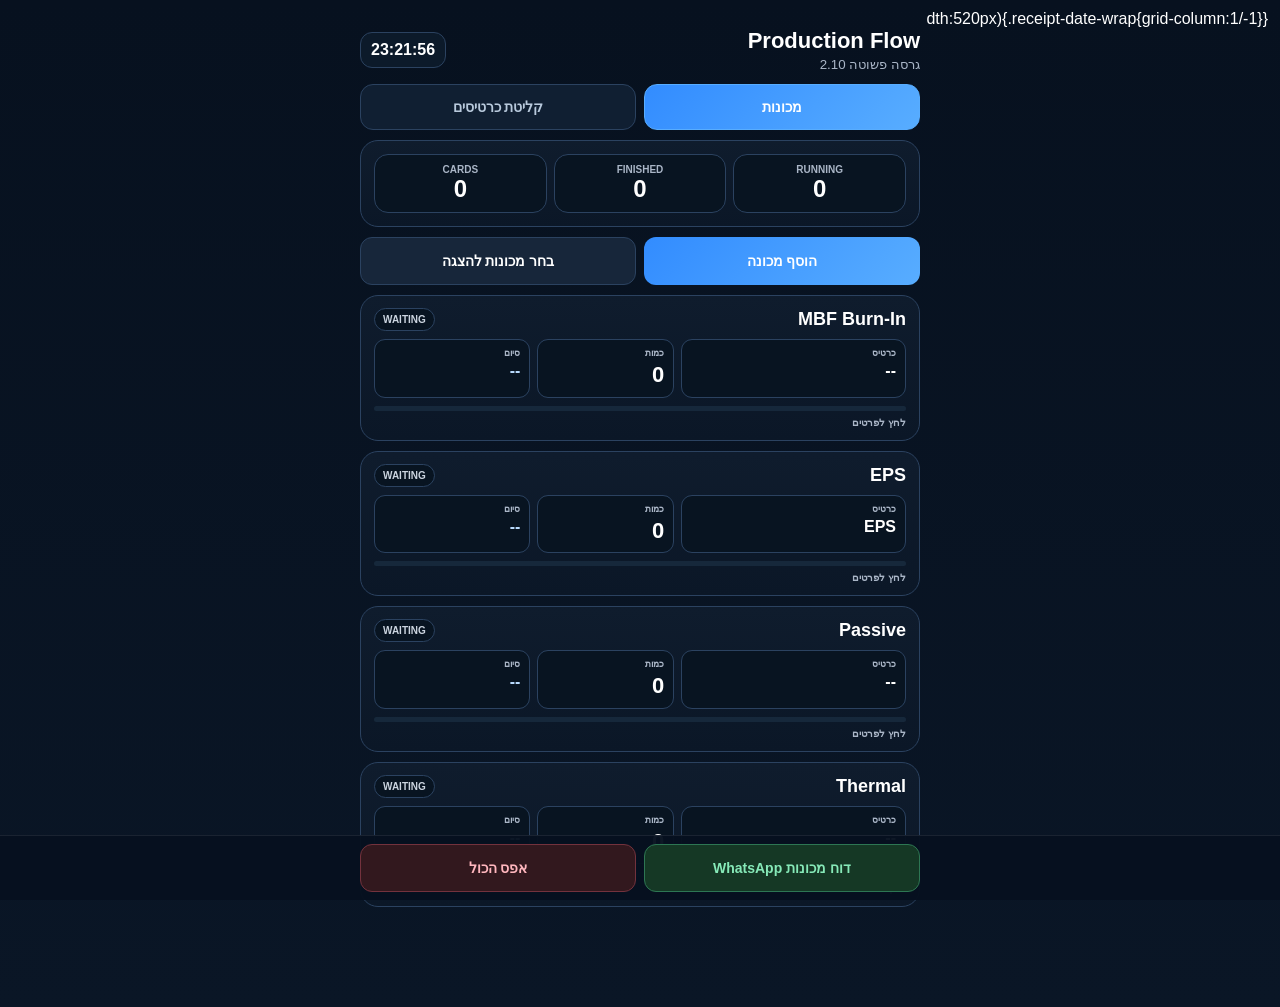
==== commit 995c7237: "Compact machine cards for multi-machine view" ====
--- a/BDS217.htm
+++ b/BDS217.htm
@@ -16,7 +16,58 @@
   }));
   const bin=atob(parts.join(''));
   const bytes=Uint8Array.from(bin,c=>c.charCodeAt(0));
-  const html=new TextDecoder('utf-8').decode(bytes);
+  let html=new TextDecoder('utf-8').decode(bytes);
+
+  html=html.replace(
+    '<div class="panel summary"><div class="metric"><span>פעילות</span><strong id="activeCount">0</strong></div><div class="metric"><span>הסתיימו</span><strong id="finishedCount">0</strong></div></div>',
+    '<div class="panel summary compact-summary-top"><div class="metric"><span>RUNNING</span><strong id="activeCount">0</strong></div><div class="metric"><span>FINISHED</span><strong id="finishedCount">0</strong></div><div class="metric"><span>CARDS</span><strong id="activeCards">0</strong></div></div>'
+  );
+
+  const compactStyle=`<style id="compact-machine-v238">
+.compact-summary-top{grid-template-columns:repeat(3,1fr)!important;gap:7px}.compact-summary-top .metric{padding:9px 5px}.compact-summary-top .metric strong{font-size:24px}.compact-summary-top .metric span{font-size:10px;font-weight:900}
+.machine{padding:0!important;overflow:hidden;transition:border-color .2s,background .2s}.machine[data-state="running"]{border-color:#2f7654}.machine[data-state="finished"]{border-color:#8b6a24}.machine.soon{border-color:#d99a20;box-shadow:inset 4px 0 0 #d99a20}.machine-head{padding:12px 13px 8px;margin:0!important;cursor:pointer}.machine-head h2{font-size:18px!important}.machine-head .status{font-size:10px;padding:5px 8px}.compact-machine-view{padding:0 13px 12px;cursor:pointer}.compact-row{display:grid;grid-template-columns:1.15fr .7fr .8fr;gap:7px}.compact-cell{min-width:0;background:#081421;border:1px solid var(--line);border-radius:11px;padding:8px 9px}.compact-cell span{display:block;color:var(--muted);font-size:9px;font-weight:900;margin-bottom:3px}.compact-cell strong{display:block;font-size:16px;line-height:1.25;white-space:nowrap;overflow:hidden;text-overflow:ellipsis}.compact-cell.qty strong{font-size:22px}.compact-cell.end strong{color:#b9dcff}.machine.soon .compact-cell.end strong{color:#ffe09a}.mini-progress{height:5px;background:#16283b;border-radius:99px;overflow:hidden;margin-top:8px}.mini-progress>i{display:block;height:100%;background:#20c77a;border-radius:99px}.compact-meta{display:flex;justify-content:space-between;gap:8px;margin-top:6px;color:var(--muted);font-size:10px;font-weight:800}.compact-meta .soon-label{color:#ffe09a}.machine>.machine-main,.machine>.test-duration,.machine>.timeline,.machine>.compact-actions,.machine>.machine-details{display:none!important}.machine.show-details>.machine-main{display:grid!important;margin:10px 13px 0}.machine.show-details>.test-duration{display:block!important;margin:8px 13px 0}.machine.show-details>.timeline{display:grid!important;margin:8px 13px 0}.machine.show-details>.compact-actions{display:grid!important;margin:9px 13px 12px}.machine.show-details>.machine-details{display:block!important;margin:0 13px 12px;padding-top:8px;border-top:1px solid var(--line)}
+@media(max-width:360px){.compact-row{grid-template-columns:1.1fr .65fr .8fr}.compact-cell{padding:7px}.compact-cell strong{font-size:14px}.compact-cell.qty strong{font-size:20px}}
+</style>`;
+  html=html.replace('</head>',compactStyle+'</head>');
+
+  const compactScript=`<script>
+(function(){
+  const oldRender=render;
+  render=function(){
+    const base=machines.filter(m=>m.visible!==false);
+    const rank={running:0,finished:1,inactive:2};
+    const shown=base.map((m,i)=>({m,i,st:state(m)})).sort((a,b)=>rank[a.st]-rank[b.st]||a.i-b.i).map(x=>x.m);
+    let active=0,finished=0,activeCards=0;
+    shown.forEach(m=>{const st=state(m);if(st==='running'){active++;activeCards+=num(m.qty)}if(st==='finished')finished++});
+    $('activeCount').textContent=active;$('finishedCount').textContent=finished;if($('activeCards'))$('activeCards').textContent=activeCards;
+    $('machines').innerHTML=shown.length?shown.map(m=>{
+      const st=state(m),s=parse(m.start),e=s?new Date(s.getTime()+Number(m.hours)*3600000):null;
+      const status=st==='running'?'RUNNING':st==='finished'?'FINISHED':'WAITING';
+      const totalMs=Math.max(1,Number(m.hours)*3600000),elapsed=s?Math.max(0,Date.now()-s.getTime()):0;
+      const progress=s?Math.max(0,Math.min(100,Math.round(elapsed/totalMs*100))):0;
+      const remaining=e?e.getTime()-Date.now():null;
+      const soon=st==='running'&&remaining!==null&&remaining>0&&remaining<=3600000;
+      const minsLeft=soon?Math.max(1,Math.ceil(remaining/60000)):0;
+      return '<section class="machine '+(soon?'soon':'')+'" data-id="'+esc(m.id)+'" data-state="'+st+'"><div class="machine-head"><h2>'+esc(m.name)+'</h2><span class="status '+st+'">'+status+'</span></div><div class="compact-machine-view"><div class="compact-row"><div class="compact-cell type"><span>כרטיס</span><strong>'+esc(m.type||'--')+'</strong></div><div class="compact-cell qty"><span>כמות</span><strong>'+num(m.qty)+'</strong></div><div class="compact-cell end"><span>סיום</span><strong>'+(e?onlyTime(e):'--')+'</strong></div></div><div class="mini-progress"><i style="width:'+progress+'%"></i></div><div class="compact-meta"><span>'+(st==='running'?progress+'%':'לחץ לפרטים')+'</span><span class="'+(soon?'soon-label':'')+'">'+(soon?'נותרו '+minsLeft+' דק׳':esc(m.nextStep?'הבא: '+m.nextStep:''))+'</span></div></div><div class="machine-main"><div class="quick-field running-field"><label>כמות בהרצה עכשיו</label><input class="qty" type="text" inputmode="numeric" pattern="[0-9]*" autocomplete="off" value="'+num(m.qty)+'"></div><div class="quick-field waiting-field"><label>ממתינים להרצה</label><input class="waiting-qty" type="text" inputmode="numeric" pattern="[0-9]*" autocomplete="off" value="'+num(m.waitingQty)+'"></div><div class="quick-field" style="grid-column:1/-1"><label>סוג כרטיס</label><input class="type" list="cardTypes" value="'+esc(m.type)+'" placeholder="בחר או הקלד"></div></div><div class="test-duration"><span>זמן בדיקה:</span><strong>'+Number(m.hours)+' שעות</strong><span style="margin-right:14px">השלב הבא:</span><strong>'+esc(m.nextStep||'--')+'</strong></div><div class="timeline"><div class="timeline-box"><span>הופעלה</span><strong>'+(s?onlyTime(s):'--')+'</strong></div><div class="timeline-box elapsed"><span>זמן שעבר</span><strong>'+(s?elapsedText(s,m.hours):'--')+'</strong></div><div class="timeline-box end"><span>תסתיים</span><strong>'+(e?onlyTime(e):'--')+'</strong></div></div><div class="compact-actions"><button class="btn start">התחלה</button><button class="btn finish">סיים</button><button class="btn soft more">סגור</button></div><div class="machine-details"><div class="times"><div class="timebox"><span>תאריך ושעת התחלה</span><strong>'+(s?fmt(s):'--')+'</strong></div><div class="timebox"><span>תאריך ושעת סיום</span><strong>'+(e?fmt(e):'--')+'</strong></div></div><div class="secondary-actions"><button class="btn soft edit-machine">ערוך מכונה</button><button class="btn danger delete-machine">מחק מכונה</button></div><button class="btn reset" style="width:100%;margin-top:7px">אפס מכונה</button></div></section>';
+    }).join(''):'<div class="panel empty">לא נבחרו מכונות להצגה</div>';
+    bind();save();
+  };
+  const box=document.getElementById('machines');
+  if(box&&!box.dataset.compactClick){
+    box.dataset.compactClick='1';
+    box.addEventListener('click',e=>{
+      const t=e.target;
+      if(t.closest('button,input,select,textarea'))return;
+      const card=t.closest('.machine');
+      if(!card)return;
+      if(t.closest('.machine-head,.compact-machine-view'))card.classList.toggle('show-details');
+    });
+  }
+  render();
+})();
+<\/script>`;
+  html=html.replace('</body>',compactScript+'</body>');
+
   document.open();
   document.write(html);
   document.close();
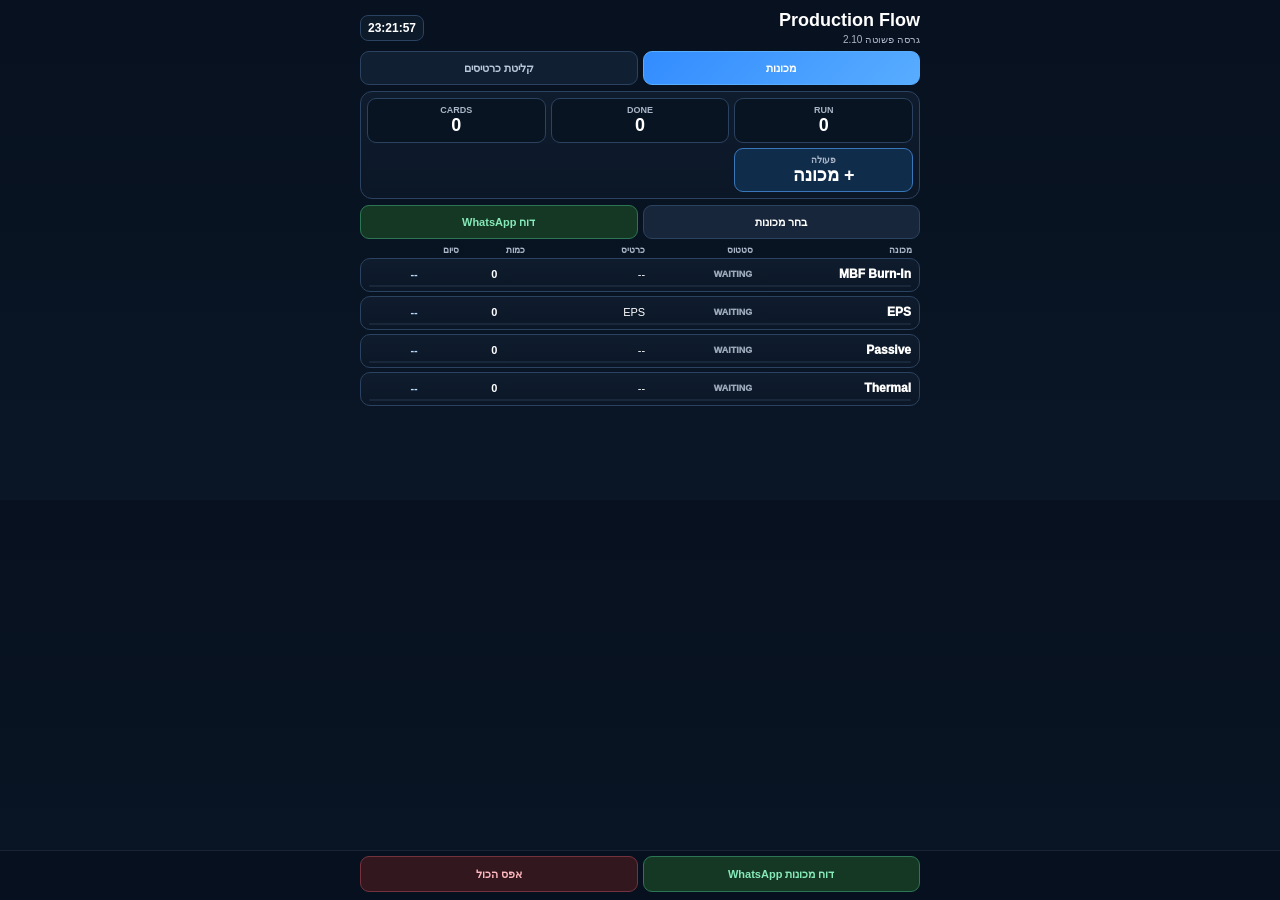
==== commit e8e98be1: "Deploy Production Flow v2.48" ====
--- a/BDS217.htm
+++ b/BDS217.htm
@@ -2,79 +2,35 @@
 <html lang="he" dir="rtl">
 <head>
 <meta charset="utf-8">
-<meta name="viewport" content="width=device-width,initial-scale=1,viewport-fit=cover">
-<title>Production Flow</title>
+<meta name="viewport" content="width=device-width,initial-scale=1,viewport-fit=cover,user-scalable=no">
+<meta name="theme-color" content="#0b1220">
+<title>Production Flow 2.48</title>
 </head>
-<body>
+<body style="margin:0;background:#07111f;color:#fff;font-family:-apple-system,BlinkMacSystemFont,'Segoe UI',Arial,sans-serif">
+<div id="loading" style="padding:24px;text-align:center">Loading Production Flow 2.48…</div>
 <script>
 (async()=>{
-  const files=['assets/bds217_part1.txt','assets/bds217_part2.txt','assets/bds217_part3.txt','assets/bds217_part4.txt'];
-  const parts=await Promise.all(files.map(async f=>{
-    const r=await fetch(f,{cache:'no-store'});
-    if(!r.ok) throw new Error(f+' '+r.status);
-    return (await r.text()).trim();
-  }));
-  const bin=atob(parts.join(''));
-  const bytes=Uint8Array.from(bin,c=>c.charCodeAt(0));
-  let html=new TextDecoder('utf-8').decode(bytes);
-
-  html=html.replace(
-    '<div class="panel summary"><div class="metric"><span>פעילות</span><strong id="activeCount">0</strong></div><div class="metric"><span>הסתיימו</span><strong id="finishedCount">0</strong></div></div>',
-    '<div class="panel summary compact-summary-top"><div class="metric"><span>RUNNING</span><strong id="activeCount">0</strong></div><div class="metric"><span>FINISHED</span><strong id="finishedCount">0</strong></div><div class="metric"><span>CARDS</span><strong id="activeCards">0</strong></div></div>'
-  );
-
-  const compactStyle=`<style id="compact-machine-v238">
-.compact-summary-top{grid-template-columns:repeat(3,1fr)!important;gap:7px}.compact-summary-top .metric{padding:9px 5px}.compact-summary-top .metric strong{font-size:24px}.compact-summary-top .metric span{font-size:10px;font-weight:900}
-.machine{padding:0!important;overflow:hidden;transition:border-color .2s,background .2s}.machine[data-state="running"]{border-color:#2f7654}.machine[data-state="finished"]{border-color:#8b6a24}.machine.soon{border-color:#d99a20;box-shadow:inset 4px 0 0 #d99a20}.machine-head{padding:12px 13px 8px;margin:0!important;cursor:pointer}.machine-head h2{font-size:18px!important}.machine-head .status{font-size:10px;padding:5px 8px}.compact-machine-view{padding:0 13px 12px;cursor:pointer}.compact-row{display:grid;grid-template-columns:1.15fr .7fr .8fr;gap:7px}.compact-cell{min-width:0;background:#081421;border:1px solid var(--line);border-radius:11px;padding:8px 9px}.compact-cell span{display:block;color:var(--muted);font-size:9px;font-weight:900;margin-bottom:3px}.compact-cell strong{display:block;font-size:16px;line-height:1.25;white-space:nowrap;overflow:hidden;text-overflow:ellipsis}.compact-cell.qty strong{font-size:22px}.compact-cell.end strong{color:#b9dcff}.machine.soon .compact-cell.end strong{color:#ffe09a}.mini-progress{height:5px;background:#16283b;border-radius:99px;overflow:hidden;margin-top:8px}.mini-progress>i{display:block;height:100%;background:#20c77a;border-radius:99px}.compact-meta{display:flex;justify-content:space-between;gap:8px;margin-top:6px;color:var(--muted);font-size:10px;font-weight:800}.compact-meta .soon-label{color:#ffe09a}.machine>.machine-main,.machine>.test-duration,.machine>.timeline,.machine>.compact-actions,.machine>.machine-details{display:none!important}.machine.show-details>.machine-main{display:grid!important;margin:10px 13px 0}.machine.show-details>.test-duration{display:block!important;margin:8px 13px 0}.machine.show-details>.timeline{display:grid!important;margin:8px 13px 0}.machine.show-details>.compact-actions{display:grid!important;margin:9px 13px 12px}.machine.show-details>.machine-details{display:block!important;margin:0 13px 12px;padding-top:8px;border-top:1px solid var(--line)}
-@media(max-width:360px){.compact-row{grid-template-columns:1.1fr .65fr .8fr}.compact-cell{padding:7px}.compact-cell strong{font-size:14px}.compact-cell.qty strong{font-size:20px}}
-</style>`;
-  html=html.replace('</head>',compactStyle+'</head>');
-
-  const compactScript=`<script>
-(function(){
-  const oldRender=render;
-  render=function(){
-    const base=machines.filter(m=>m.visible!==false);
-    const rank={running:0,finished:1,inactive:2};
-    const shown=base.map((m,i)=>({m,i,st:state(m)})).sort((a,b)=>rank[a.st]-rank[b.st]||a.i-b.i).map(x=>x.m);
-    let active=0,finished=0,activeCards=0;
-    shown.forEach(m=>{const st=state(m);if(st==='running'){active++;activeCards+=num(m.qty)}if(st==='finished')finished++});
-    $('activeCount').textContent=active;$('finishedCount').textContent=finished;if($('activeCards'))$('activeCards').textContent=activeCards;
-    $('machines').innerHTML=shown.length?shown.map(m=>{
-      const st=state(m),s=parse(m.start),e=s?new Date(s.getTime()+Number(m.hours)*3600000):null;
-      const status=st==='running'?'RUNNING':st==='finished'?'FINISHED':'WAITING';
-      const totalMs=Math.max(1,Number(m.hours)*3600000),elapsed=s?Math.max(0,Date.now()-s.getTime()):0;
-      const progress=s?Math.max(0,Math.min(100,Math.round(elapsed/totalMs*100))):0;
-      const remaining=e?e.getTime()-Date.now():null;
-      const soon=st==='running'&&remaining!==null&&remaining>0&&remaining<=3600000;
-      const minsLeft=soon?Math.max(1,Math.ceil(remaining/60000)):0;
-      return '<section class="machine '+(soon?'soon':'')+'" data-id="'+esc(m.id)+'" data-state="'+st+'"><div class="machine-head"><h2>'+esc(m.name)+'</h2><span class="status '+st+'">'+status+'</span></div><div class="compact-machine-view"><div class="compact-row"><div class="compact-cell type"><span>כרטיס</span><strong>'+esc(m.type||'--')+'</strong></div><div class="compact-cell qty"><span>כמות</span><strong>'+num(m.qty)+'</strong></div><div class="compact-cell end"><span>סיום</span><strong>'+(e?onlyTime(e):'--')+'</strong></div></div><div class="mini-progress"><i style="width:'+progress+'%"></i></div><div class="compact-meta"><span>'+(st==='running'?progress+'%':'לחץ לפרטים')+'</span><span class="'+(soon?'soon-label':'')+'">'+(soon?'נותרו '+minsLeft+' דק׳':esc(m.nextStep?'הבא: '+m.nextStep:''))+'</span></div></div><div class="machine-main"><div class="quick-field running-field"><label>כמות בהרצה עכשיו</label><input class="qty" type="text" inputmode="numeric" pattern="[0-9]*" autocomplete="off" value="'+num(m.qty)+'"></div><div class="quick-field waiting-field"><label>ממתינים להרצה</label><input class="waiting-qty" type="text" inputmode="numeric" pattern="[0-9]*" autocomplete="off" value="'+num(m.waitingQty)+'"></div><div class="quick-field" style="grid-column:1/-1"><label>סוג כרטיס</label><input class="type" list="cardTypes" value="'+esc(m.type)+'" placeholder="בחר או הקלד"></div></div><div class="test-duration"><span>זמן בדיקה:</span><strong>'+Number(m.hours)+' שעות</strong><span style="margin-right:14px">השלב הבא:</span><strong>'+esc(m.nextStep||'--')+'</strong></div><div class="timeline"><div class="timeline-box"><span>הופעלה</span><strong>'+(s?onlyTime(s):'--')+'</strong></div><div class="timeline-box elapsed"><span>זמן שעבר</span><strong>'+(s?elapsedText(s,m.hours):'--')+'</strong></div><div class="timeline-box end"><span>תסתיים</span><strong>'+(e?onlyTime(e):'--')+'</strong></div></div><div class="compact-actions"><button class="btn start">התחלה</button><button class="btn finish">סיים</button><button class="btn soft more">סגור</button></div><div class="machine-details"><div class="times"><div class="timebox"><span>תאריך ושעת התחלה</span><strong>'+(s?fmt(s):'--')+'</strong></div><div class="timebox"><span>תאריך ושעת סיום</span><strong>'+(e?fmt(e):'--')+'</strong></div></div><div class="secondary-actions"><button class="btn soft edit-machine">ערוך מכונה</button><button class="btn danger delete-machine">מחק מכונה</button></div><button class="btn reset" style="width:100%;margin-top:7px">אפס מכונה</button></div></section>';
-    }).join(''):'<div class="panel empty">לא נבחרו מכונות להצגה</div>';
-    bind();save();
-  };
-  const box=document.getElementById('machines');
-  if(box&&!box.dataset.compactClick){
-    box.dataset.compactClick='1';
-    box.addEventListener('click',e=>{
-      const t=e.target;
-      if(t.closest('button,input,select,textarea'))return;
-      const card=t.closest('.machine');
-      if(!card)return;
-      if(t.closest('.machine-head,.compact-machine-view'))card.classList.toggle('show-details');
-    });
+  try{
+    const files=['assets/v248_gz_part1.txt','assets/v248_gz_part2.txt'];
+    const parts=await Promise.all(files.map(async f=>{
+      const r=await fetch(f,{cache:'no-store'});
+      if(!r.ok) throw new Error(f+' '+r.status);
+      return (await r.text()).trim();
+    }));
+    const bin=atob(parts.join(''));
+    const compressed=Uint8Array.from(bin,c=>c.charCodeAt(0));
+    if(typeof DecompressionStream!=='function') throw new Error('DecompressionStream unsupported');
+    const ds=new DecompressionStream('gzip');
+    const stream=new Blob([compressed]).stream().pipeThrough(ds);
+    const html=await new Response(stream).text();
+    document.open();
+    document.write(html);
+    document.close();
+  }catch(e){
+    console.error(e);
+    document.getElementById('loading').innerHTML='<div style="padding:20px"><strong>Loading error</strong><br><small>Please refresh the page.</small></div>';
   }
-  render();
 })();
-<\/script>`;
-  html=html.replace('</body>',compactScript+'</body>');
-
-  document.open();
-  document.write(html);
-  document.close();
-})().catch(e=>{
-  document.body.innerHTML='<div style="font-family:-apple-system;padding:24px">טעינת הקובץ נכשלה. נסה לרענן.</div>';
-  console.error(e);
-});
 </script>
 </body>
-</html>
+</html>
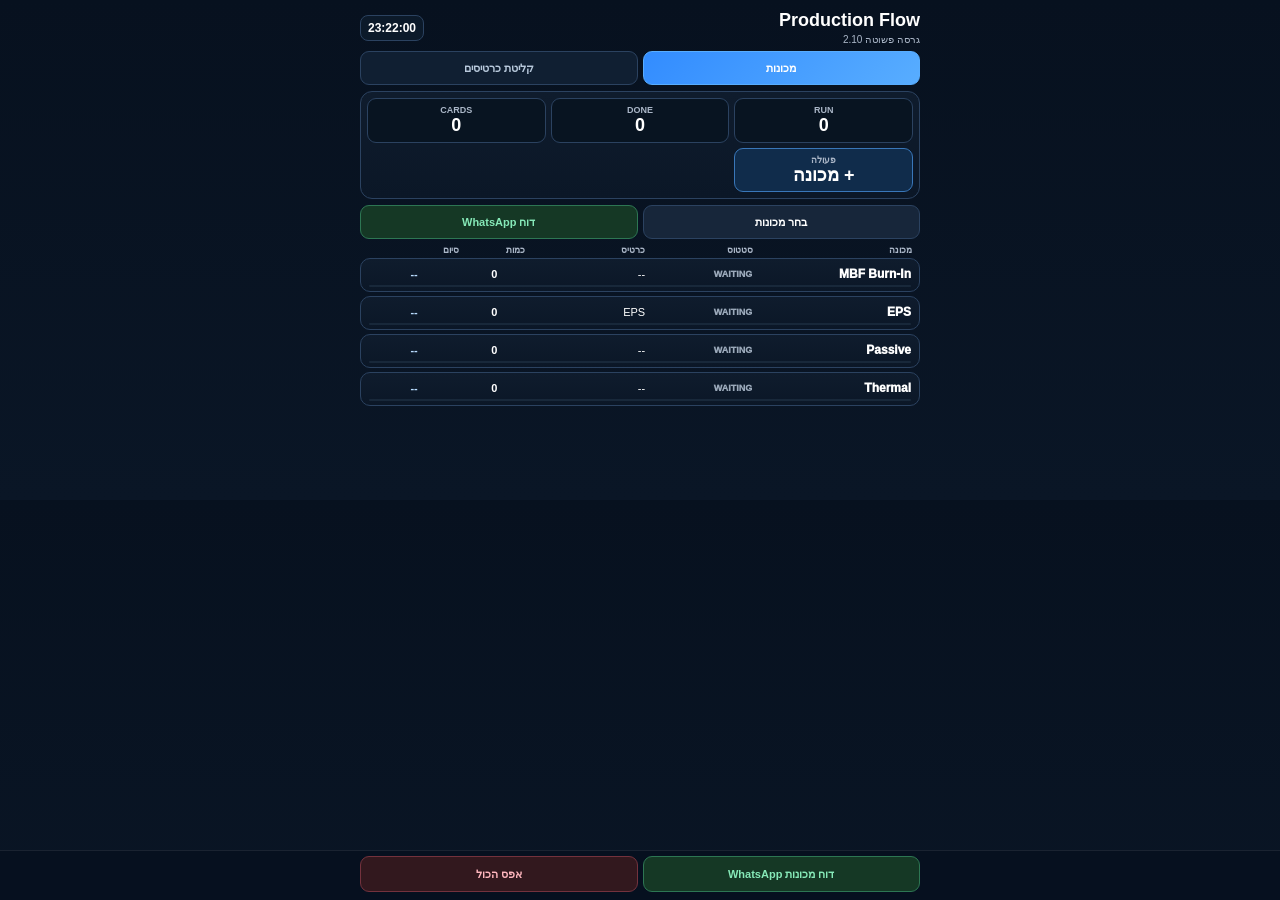
==== commit 8b7c55b7: "Deploy Production Flow 2.48 final build" ====
--- a/BDS217.htm
+++ b/BDS217.htm
@@ -11,9 +11,10 @@
 <script>
 (async()=>{
   try{
+    const build='248-final';
     const files=['assets/v248_gz_part1.txt','assets/v248_gz_part2.txt'];
     const parts=await Promise.all(files.map(async f=>{
-      const r=await fetch(f,{cache:'no-store'});
+      const r=await fetch(f+'?v='+build,{cache:'no-store'});
       if(!r.ok) throw new Error(f+' '+r.status);
       return (await r.text()).trim();
     }));
